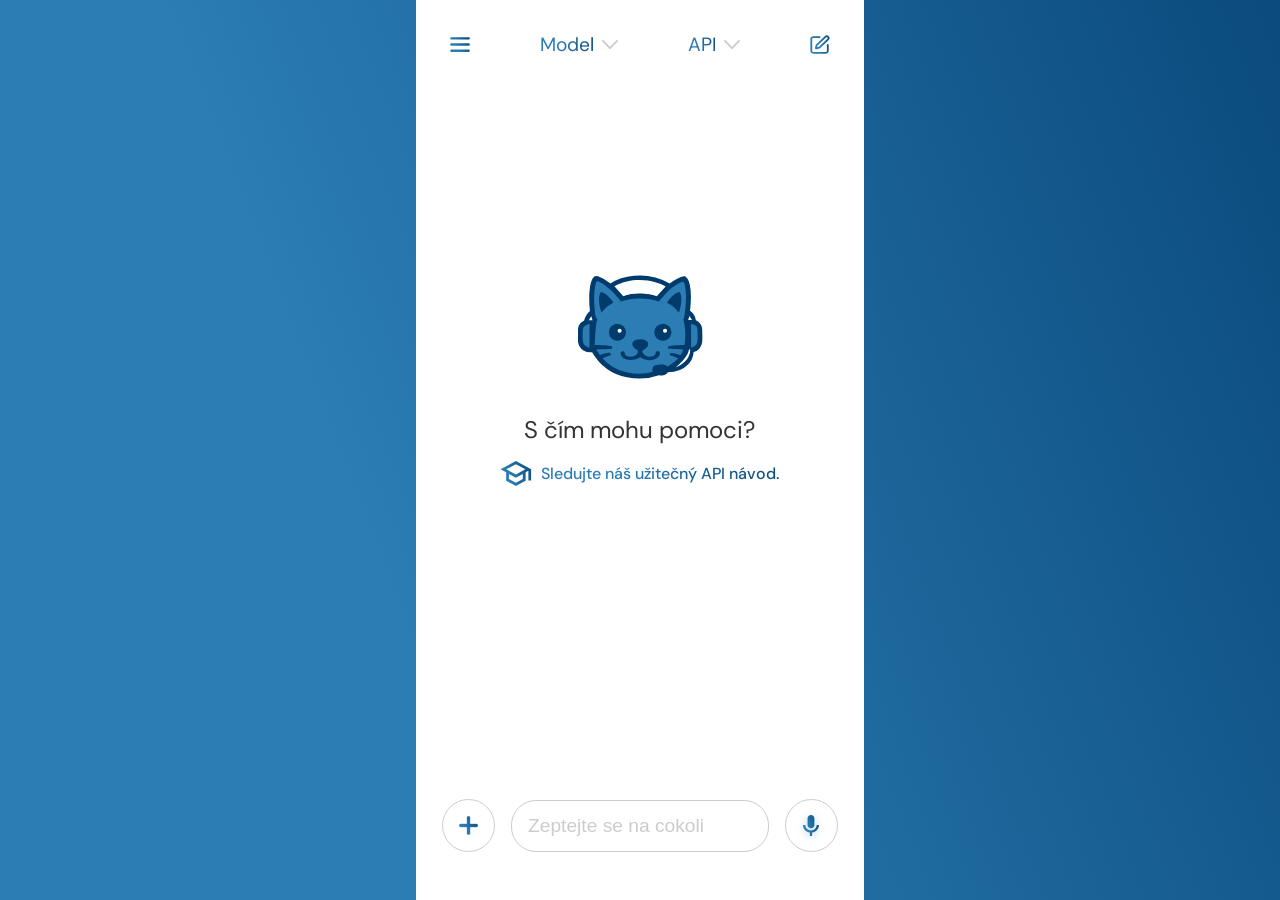
==== index.html @ 321a5707 "Minor changes" ====
<!DOCTYPE html>
<html lang="cs-CZ">
	<head>
		<meta charset="UTF-8">
		<title>HejChat - Tvůj roztomilý AI asistent &lt;3</title>
		<meta name="viewport" content="width=device-width, initial-scale=1.0">
		<meta name="description" content="HejChat je hra poháněná AI, která revolucionalizuje hraní díky špičkové umělé inteligenci.">
		<meta name="keywords" content="AI asistent, HejChat, chatbot, Hejčín, umělá inteligence, OpenRouter API, školní pomoc, jazykové modely, vzdělávací nástroj, studijní asistent, domácí úkoly, Llama 3.3, Gemini 2.5 Pro, Mistral, DeepSeek, české AI, streamované odpovědi, konverzační AI, školní projekty, studentský pomocník">
		<meta name="author" content="Albert Petrovskyi">
		<meta name="copyright" content="Copyright © 2025 Albert Petrovskyi. All rights reserved.">
		<meta name="address" content="Tomkova 45/314, 779 00 Olomouc 9, Czech Republic">
		<meta name="language" content="Czech">
		<meta name="robots" content="index, follow">
		<meta name="apple-mobile-web-app-title" content="HejChat">
		<meta name="apple-mobile-web-app-capable" content="yes">
		<meta name="apple-mobile-web-app-status-bar-style" content="black-translucent">
		<meta name="format-detection" content="telephone=no">
		<meta name="mobile-web-app-capable" content="yes">
		<link rel="icon" href="./assets/rasters/favicon.ico" type="image/x-icon">
		<link rel="icon" type="image/png" sizes="32x32" href="./assets/rasters/favicon-32x32.png">
		<link rel="icon" type="image/png" sizes="16x16" href="./assets/rasters/favicon-16x16.png">
		<link rel="apple-touch-icon" href="./assets/rasters/apple-touch-icon.png">
		<link rel="icon" type="image/png" sizes="192x192" href="./assets/rasters/android-chrome-192x192.png">
		<link rel="icon" type="image/png" sizes="512x512" href="./assets/rasters/android-chrome-512x512.png">
		<link rel="manifest" href="./site.webmanifest">
		<link rel="canonical" href="https://gytool.github.io/">
		<link rel="stylesheet" href="./css/index.css">
		<!-- <script src="https://telegram.org/js/telegram-web-app.js"></script> -->
	</head>
	<body>
		<div id="root">
			<div class="wrapper">
				<div class="header">
					<img loading="eager" src="./assets/vectors/burger.svg" alt="Settings" class="header-history"> 
					<div class="header-model">
						<span class="header-text">Model</span>
						<img loading="eager" src="./assets/vectors/arrow.svg" alt="Arrow" class="header-text-icon"> 
					</div>
					<div class="header-api">
						<span class="header-text">API</span>
						<img loading="eager" src="./assets/vectors/arrow.svg" alt="Arrow" class="header-text-icon"> 
					</div>
					<img loading="eager" src="./assets/vectors/new-chat.svg" alt="New Chat" class='header-new'> 
				</div>
				<div class="space" id="message-space"></div>
				<form class='panel' id="chat-form">
					<button type="button" class='panel-block' aria-label="Odeslat zprávu">
						<img loading="eager" src="./assets/vectors/plus.svg" alt="More" class='panel-more'> 
					</button>
					<input class='panel-input' id="chat-input" type='text' placeholder='Zeptejte se na cokoli' autocomplete="off"/>
					<button type="submit" class='panel-block' aria-label="Odeslat zprávu">
						<img loading="eager" src="./assets/vectors/voice.svg" alt="Voice" class='panel-send'> 
					</button>
				</form>
			</div>
		</div>

		<template id="responseIconsTemplate">
			<div class="space-response-icons">
				<img loading="eager" src="./assets/vectors/copy.svg" alt="Copy" class="space-copy"> 
				<img loading="eager" src="./assets/vectors/like.svg" alt="Like" class="space-like"> 
				<img loading="eager" src="./assets/vectors/rerun.svg" alt="Rerun" class="space-rerun"> 
				<img loading="eager" src="./assets/vectors/share.svg" alt="Share" class="space-share"> 
			</div>
		</template>
		<template id="copyIconTemplate">
			<img loading="eager" src="./assets/vectors/copy.svg" alt="Copy" class="space-copy"> 
		</template>

		<template id="plusMenuTemplate">
			<div class="plus-menu">
				<div class="plus-menu-item">
					<img loading="eager" src="./assets/vectors/photo.svg" alt="Fotografie" class="plus-menu-icon">
					<span>Fotografie</span>
				</div>
				<div class="plus-menu-item">
					<img loading="eager" src="./assets/vectors/camera.svg" alt="Kamera" class="plus-menu-icon">
					<span>Kamera</span>
				</div>
				<div class="plus-menu-item">
					<img loading="eager" src="./assets/vectors/file.svg" alt="Soubory" class="plus-menu-icon">
					<span>Soubory</span>
				</div>
			</div>
		</template>
		
		<!-- Add speech recognition modal template -->
		<template id="speechModalTemplate">
			<div class="speech-overlay">
				<div class="speech-modal">
					<div class="speech-header">
						<h3>Poslouchám...</h3>
						<button class="speech-close">✕</button>
					</div>
					<div class="speech-content">
						<div class="speech-visualizer">
							<div class="speech-circle">
								<div class="speech-microphone">🎤</div>
							</div>
						</div>
						<div class="speech-text">
							<p id="speech-interim">Začněte mluvit...</p>
							<p id="speech-final"></p>
						</div>
						<div class="speech-controls">
							<button class="speech-stop">Zastavit</button>
						</div>
					</div>
				</div>
			</div>
		</template>
		
		<script type="module" src="./js/index.js"></script>
	</body>
</html>

<!--

git add .
git commit -m "Minor changes"
git push origin main

git pull origin main

-->
---- css/index.css ----
@import 'base.css';
@import 'layout.css';
@import 'chat.css';
@import 'modals.css';
@import 'code.css';
@import 'animations.css';
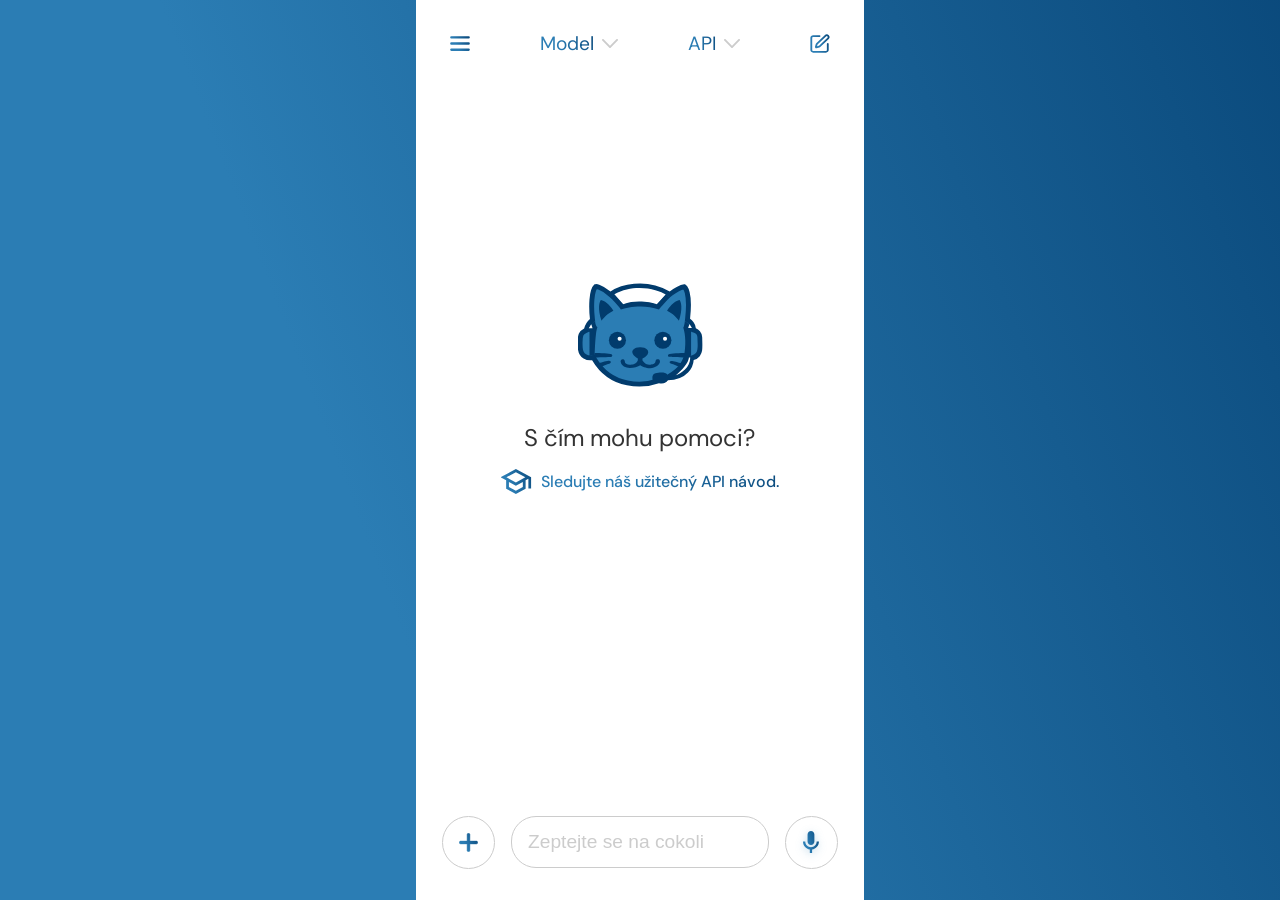
==== commit 04367305: "Minor changes" ====
--- a/index.html
+++ b/index.html
@@ -83,8 +83,7 @@
 				</div>
 			</div>
 		</template>
-		
-		<!-- Add speech recognition modal template -->
+
 		<template id="speechModalTemplate">
 			<div class="speech-overlay">
 				<div class="speech-modal">
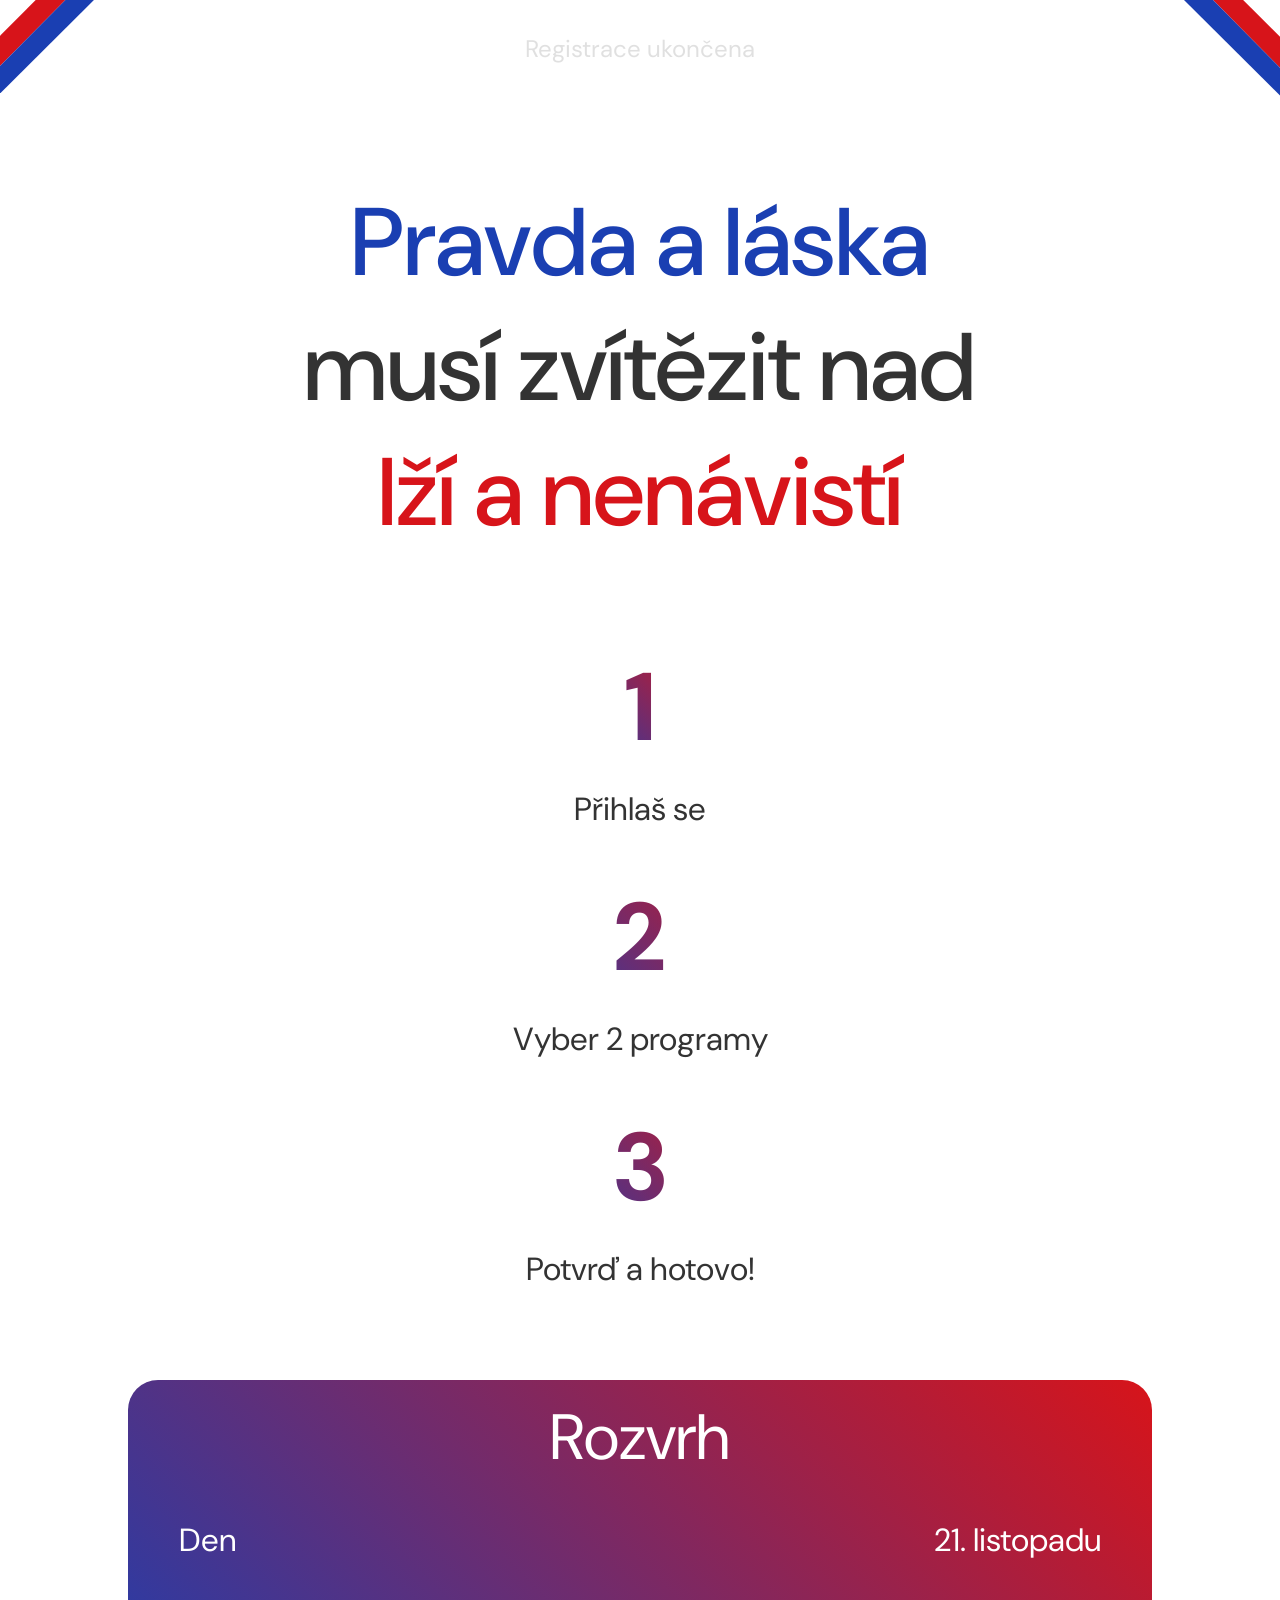
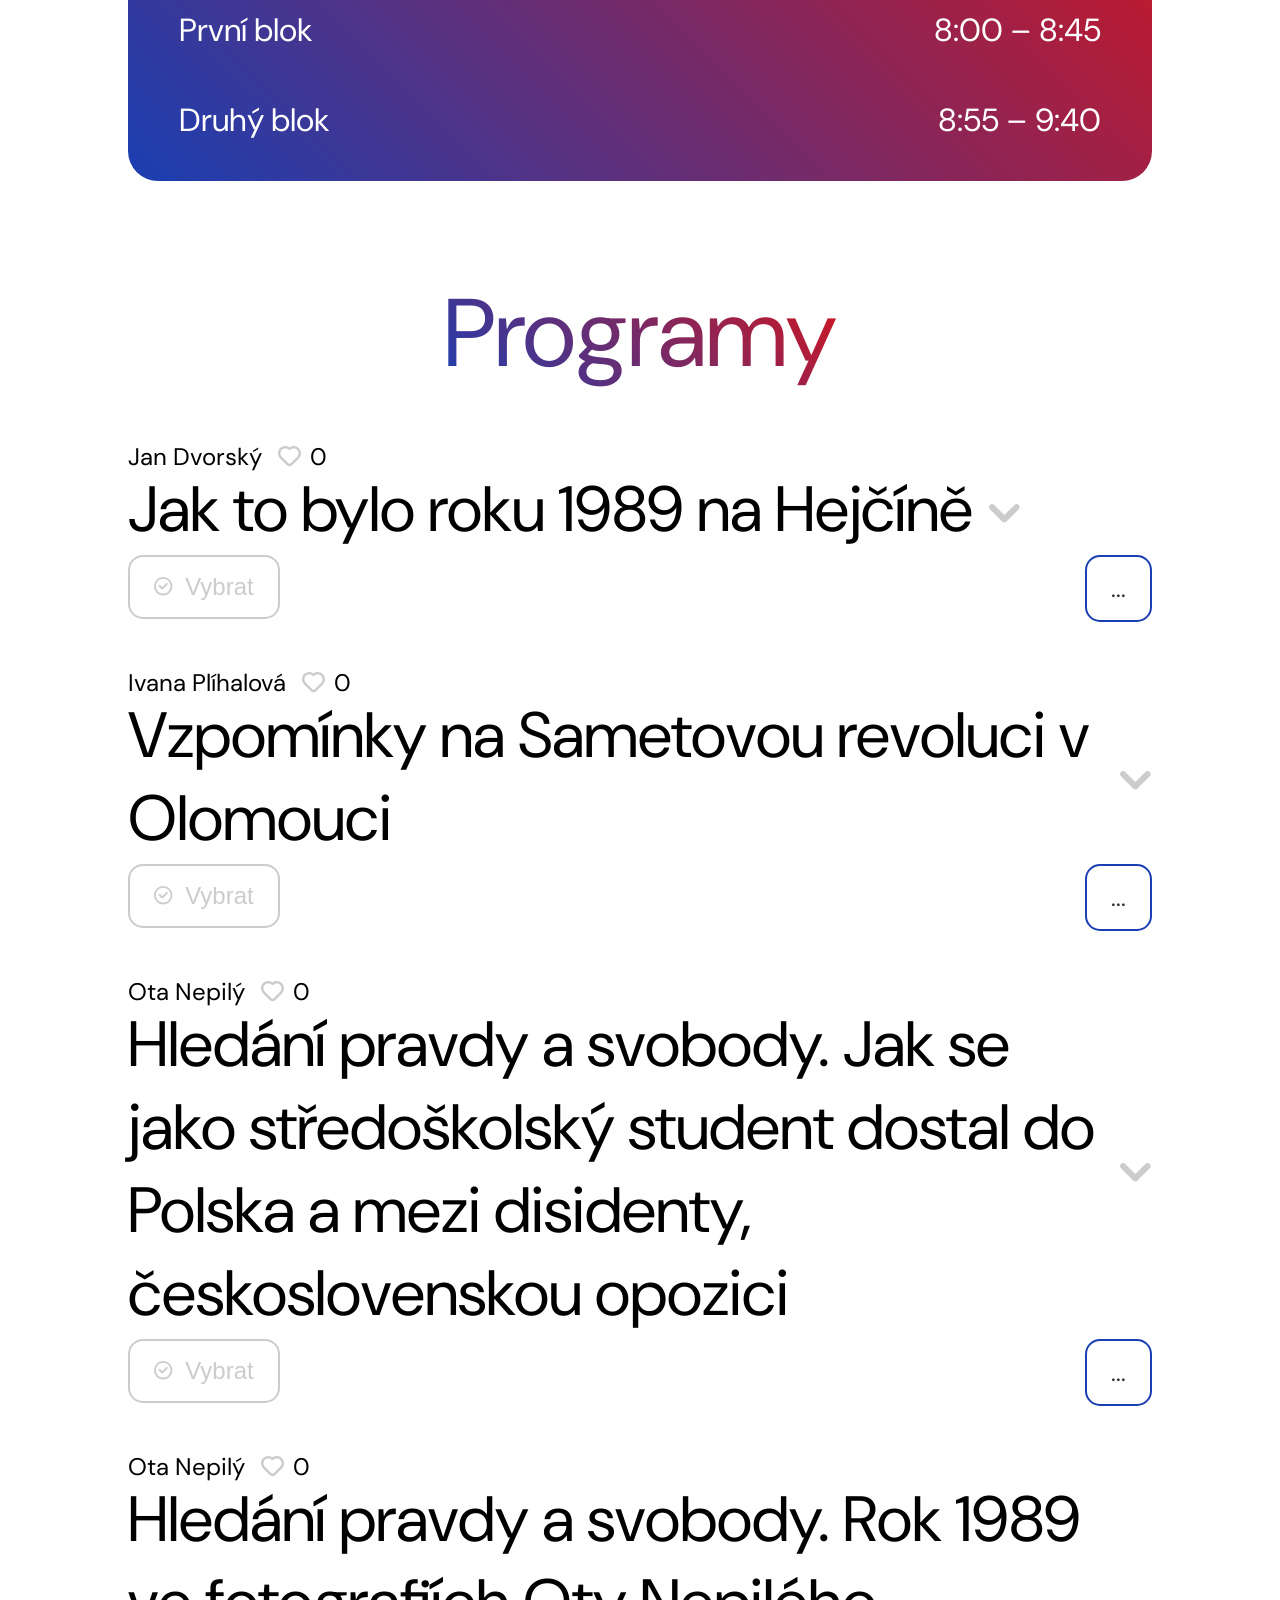
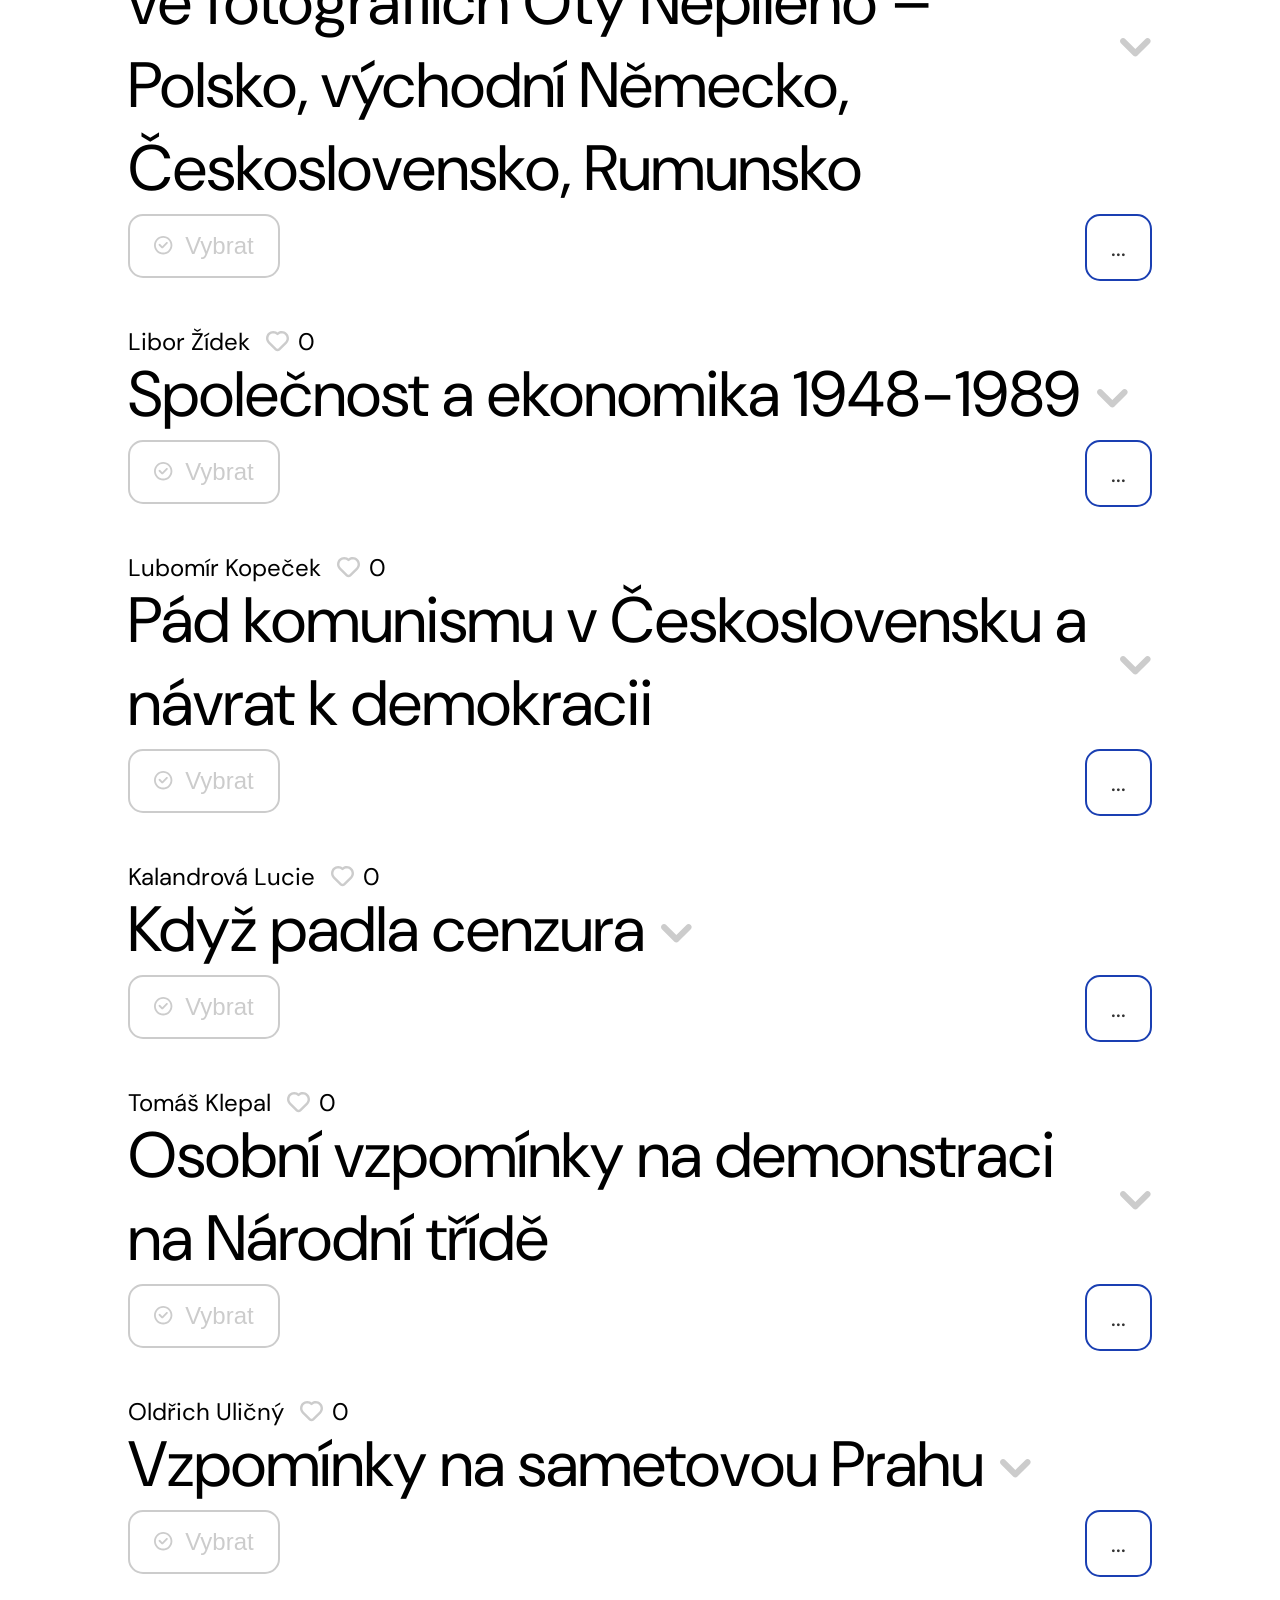
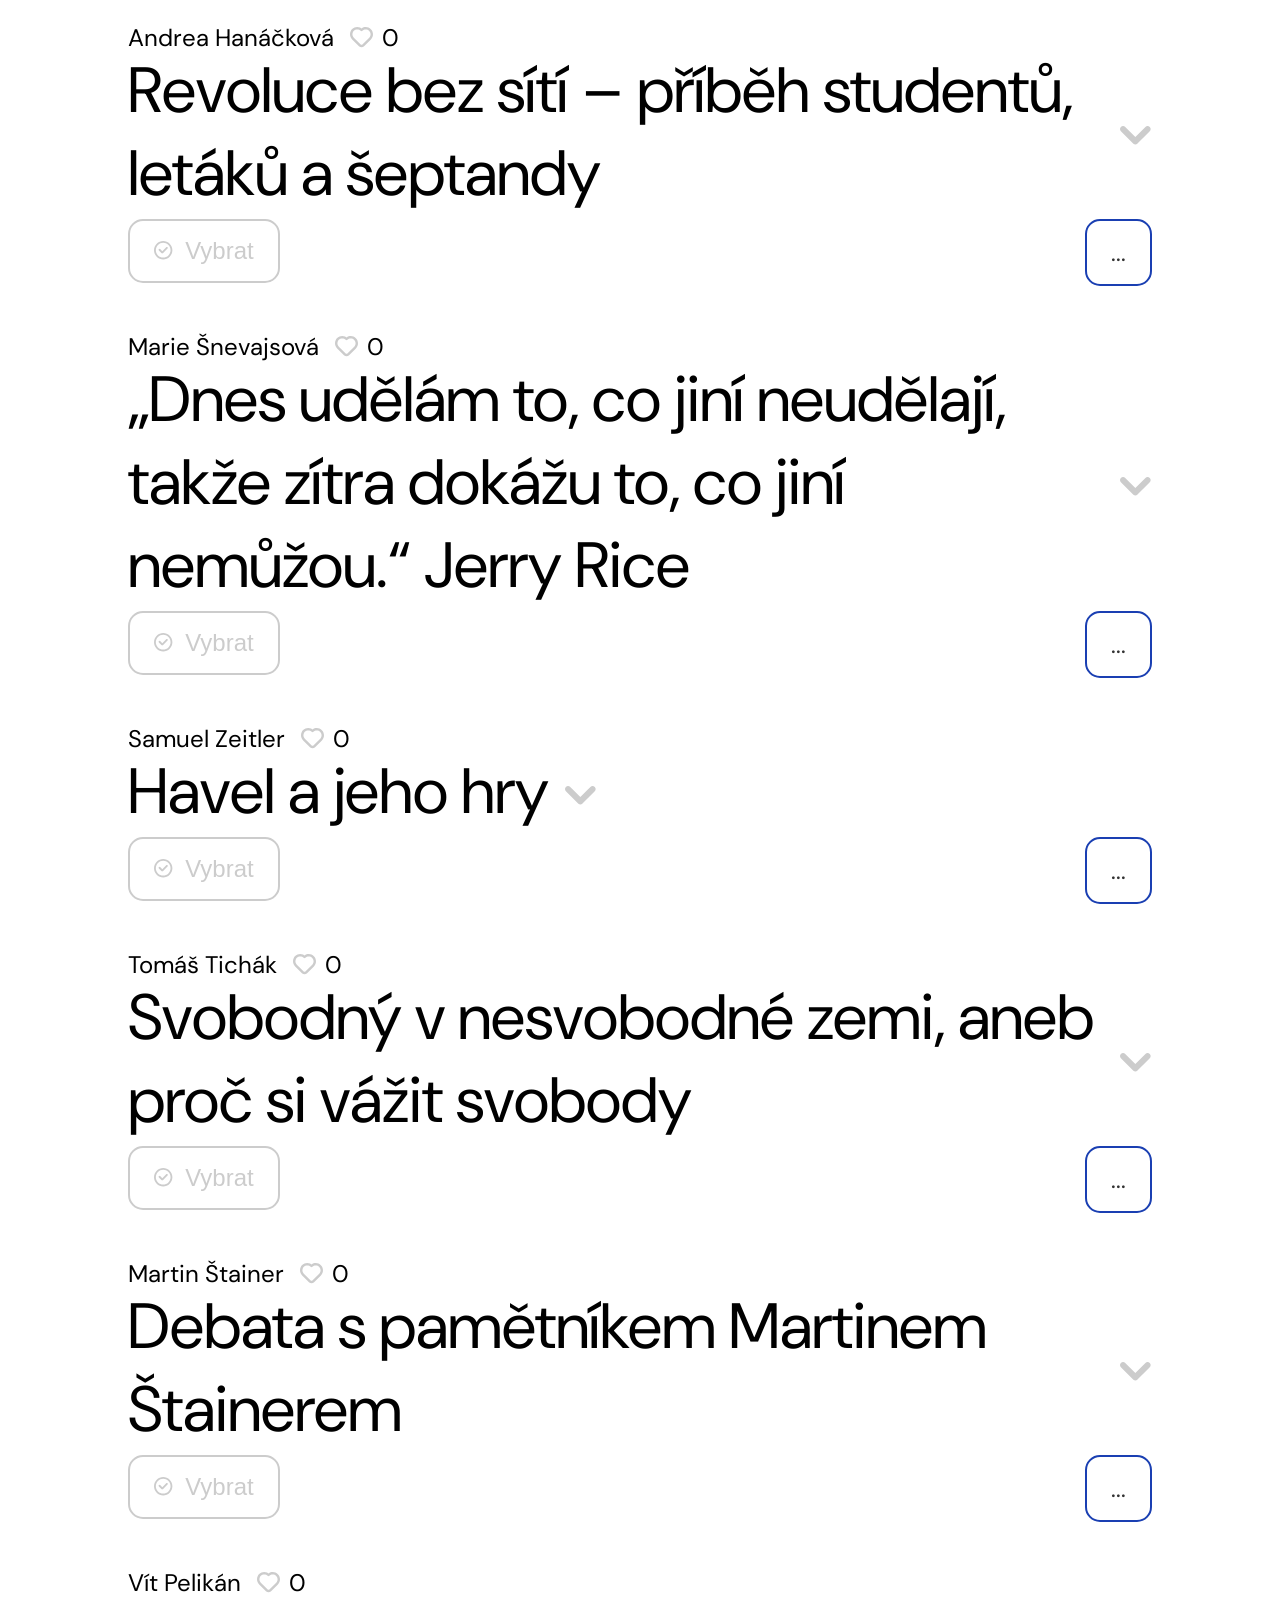
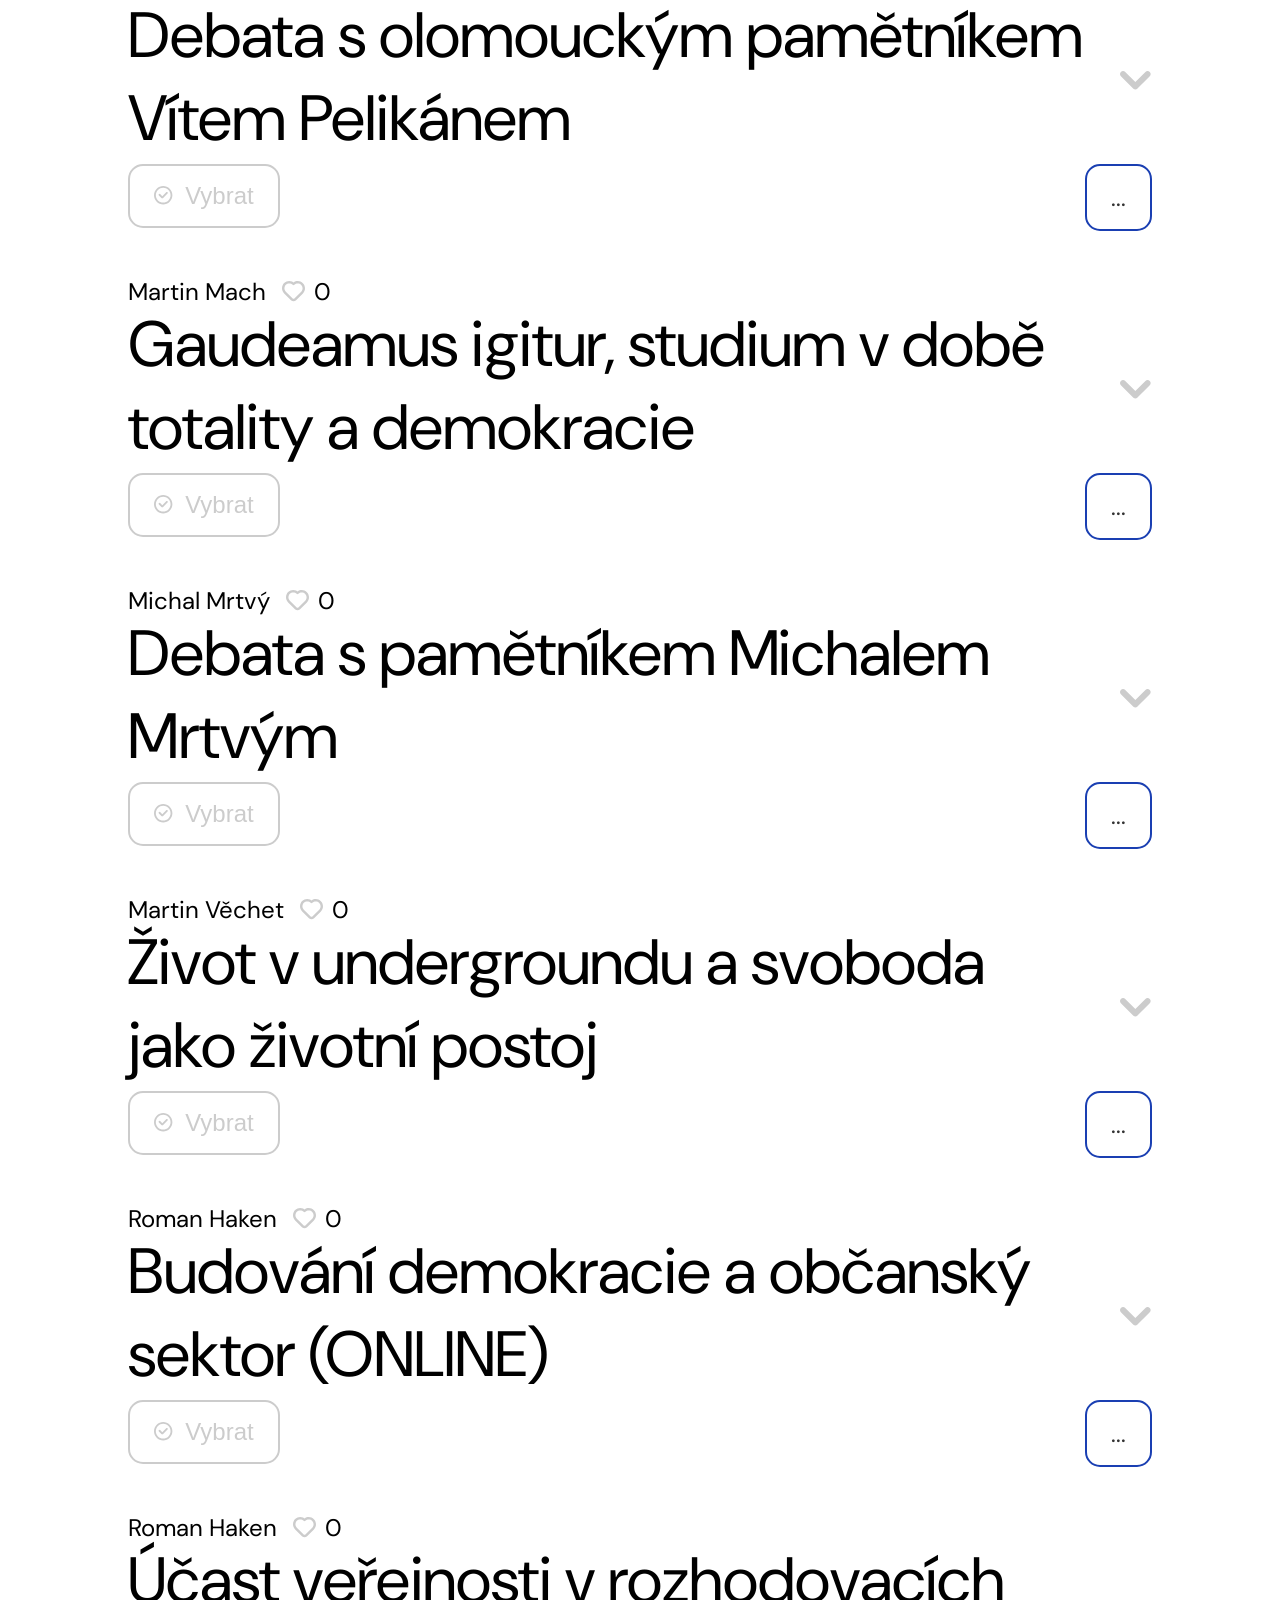
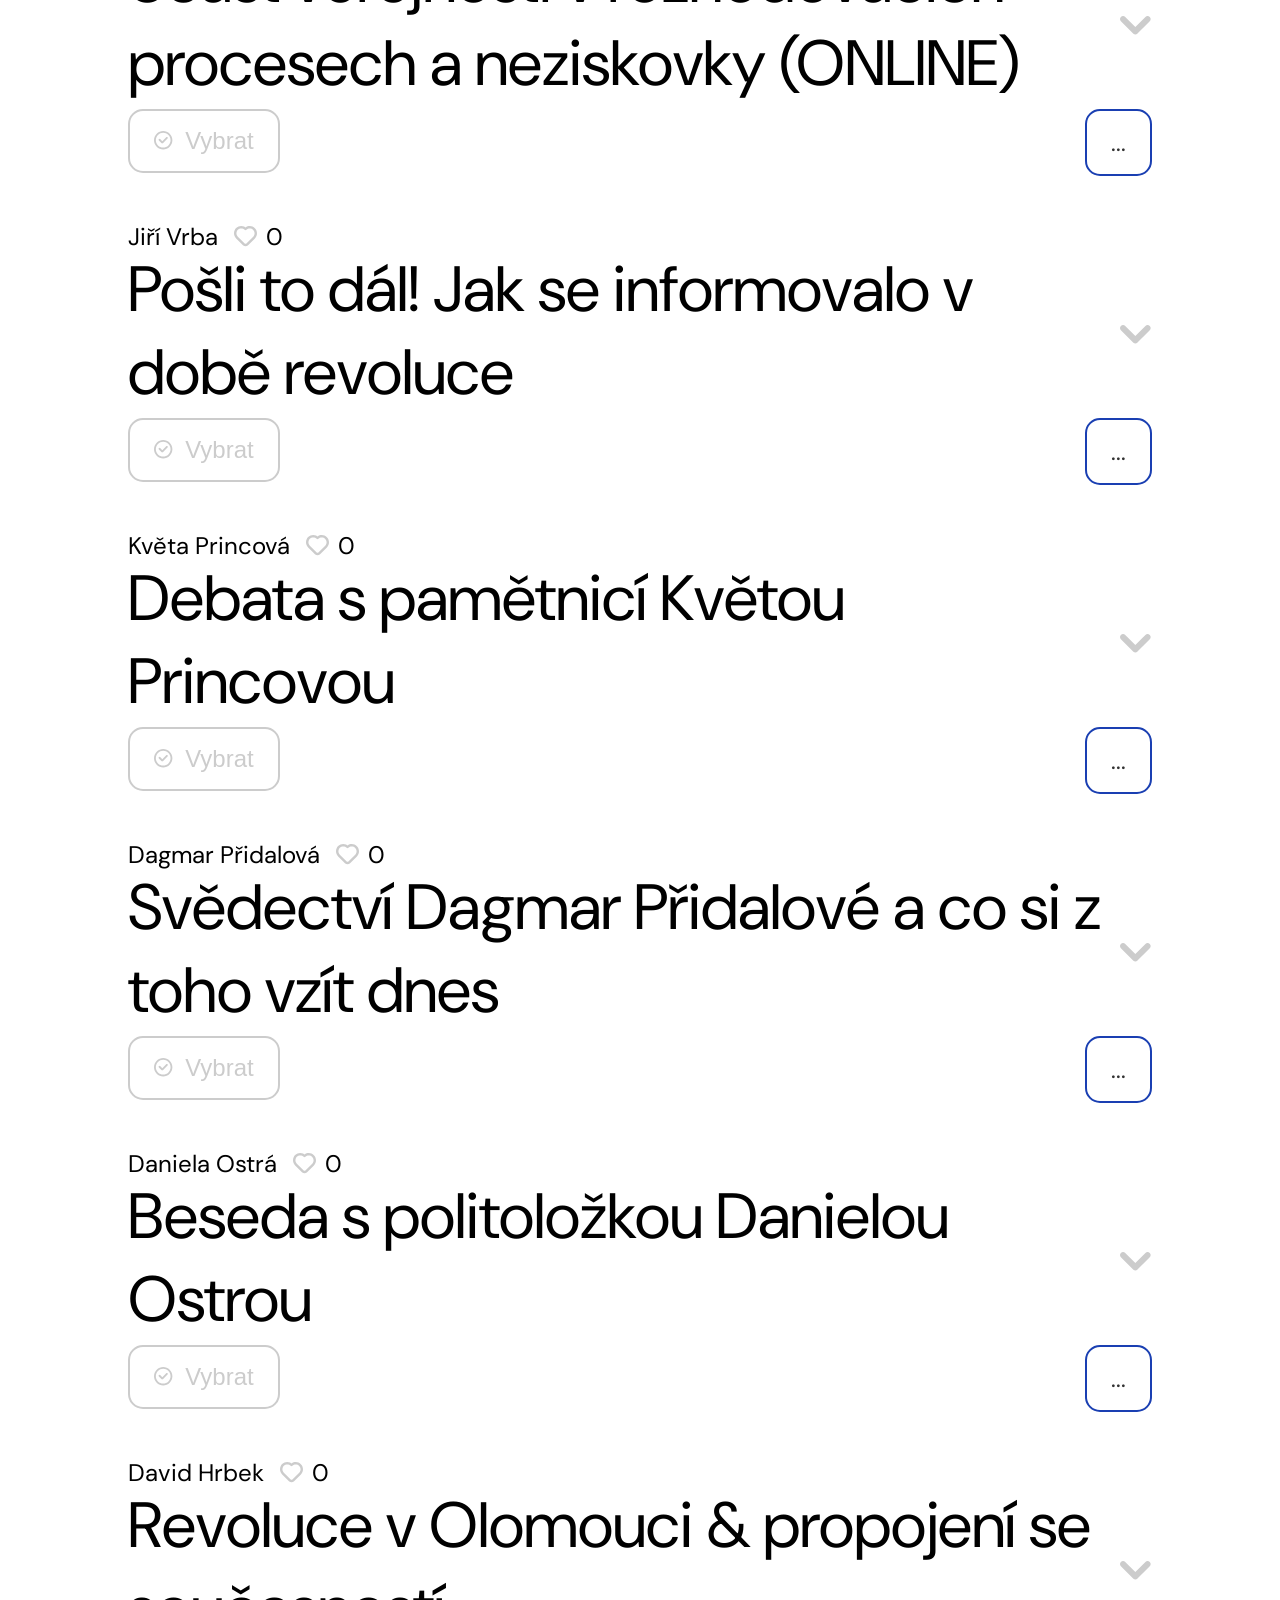
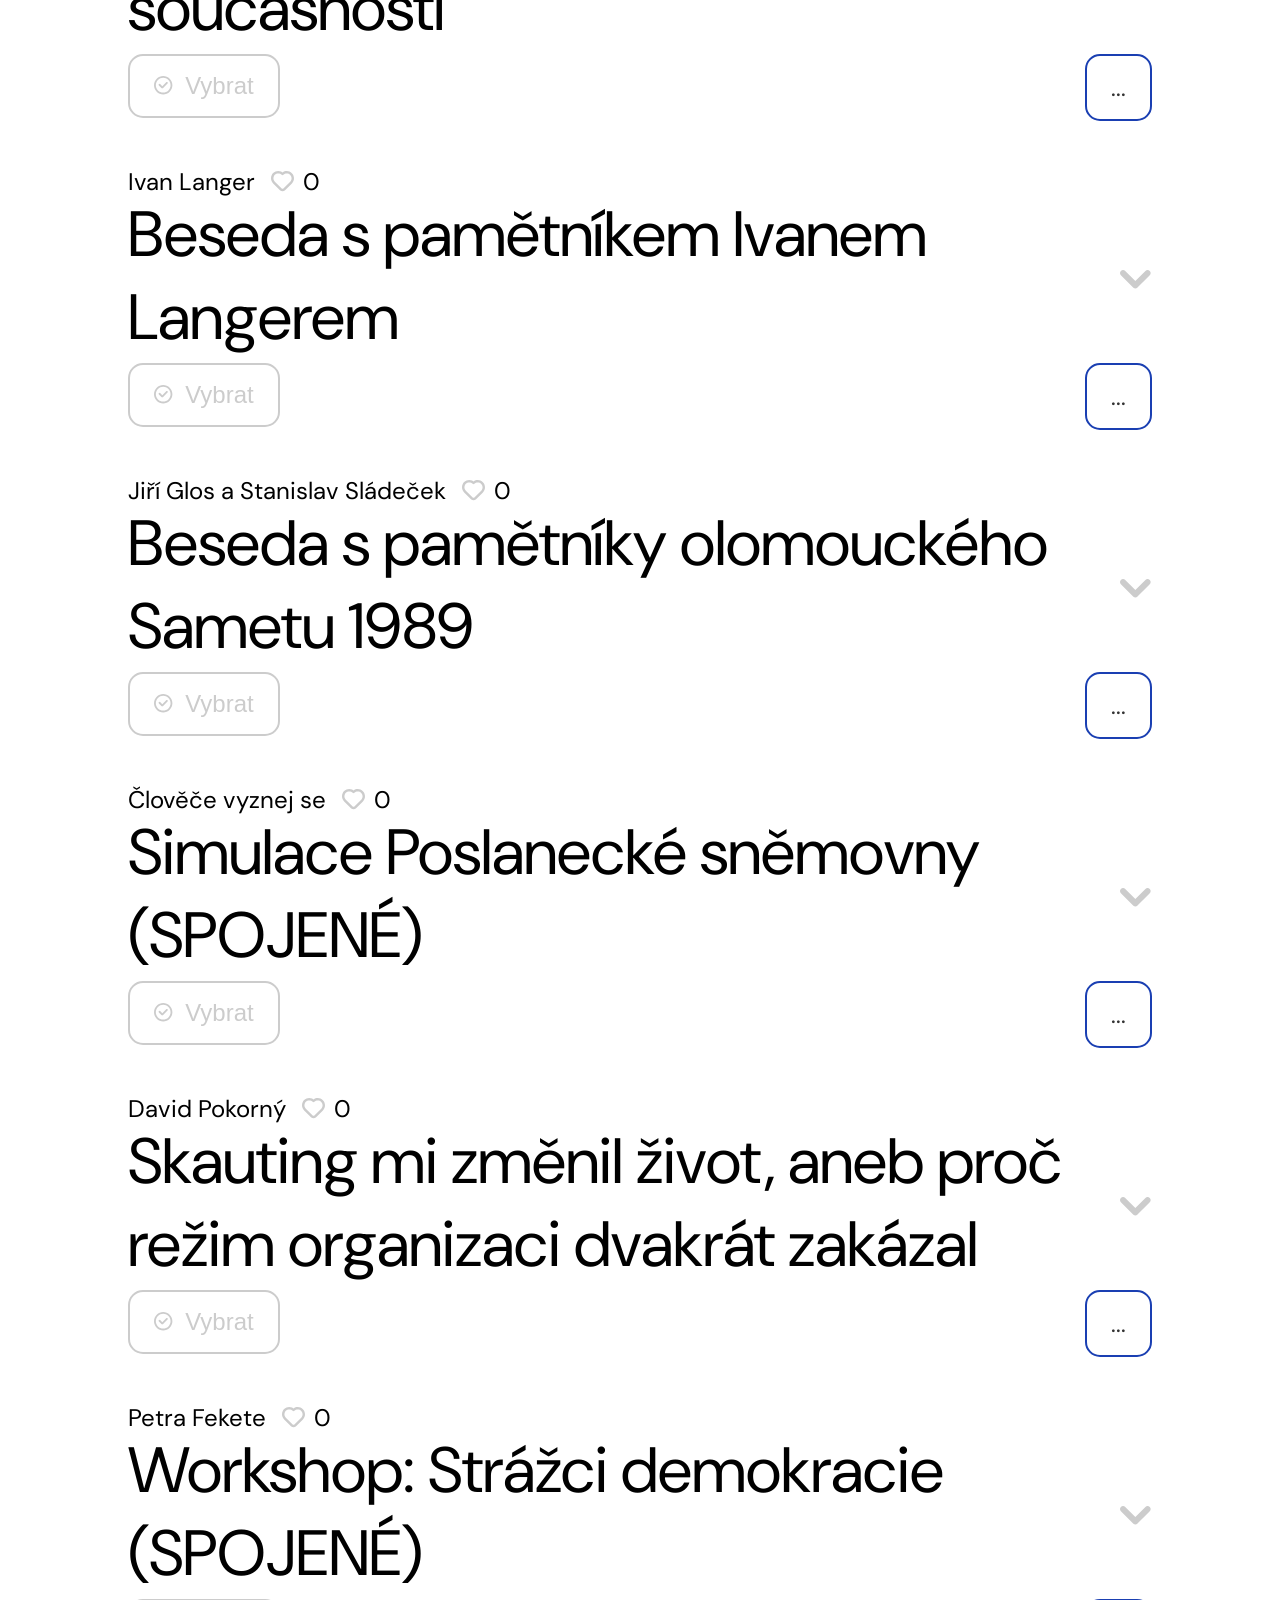
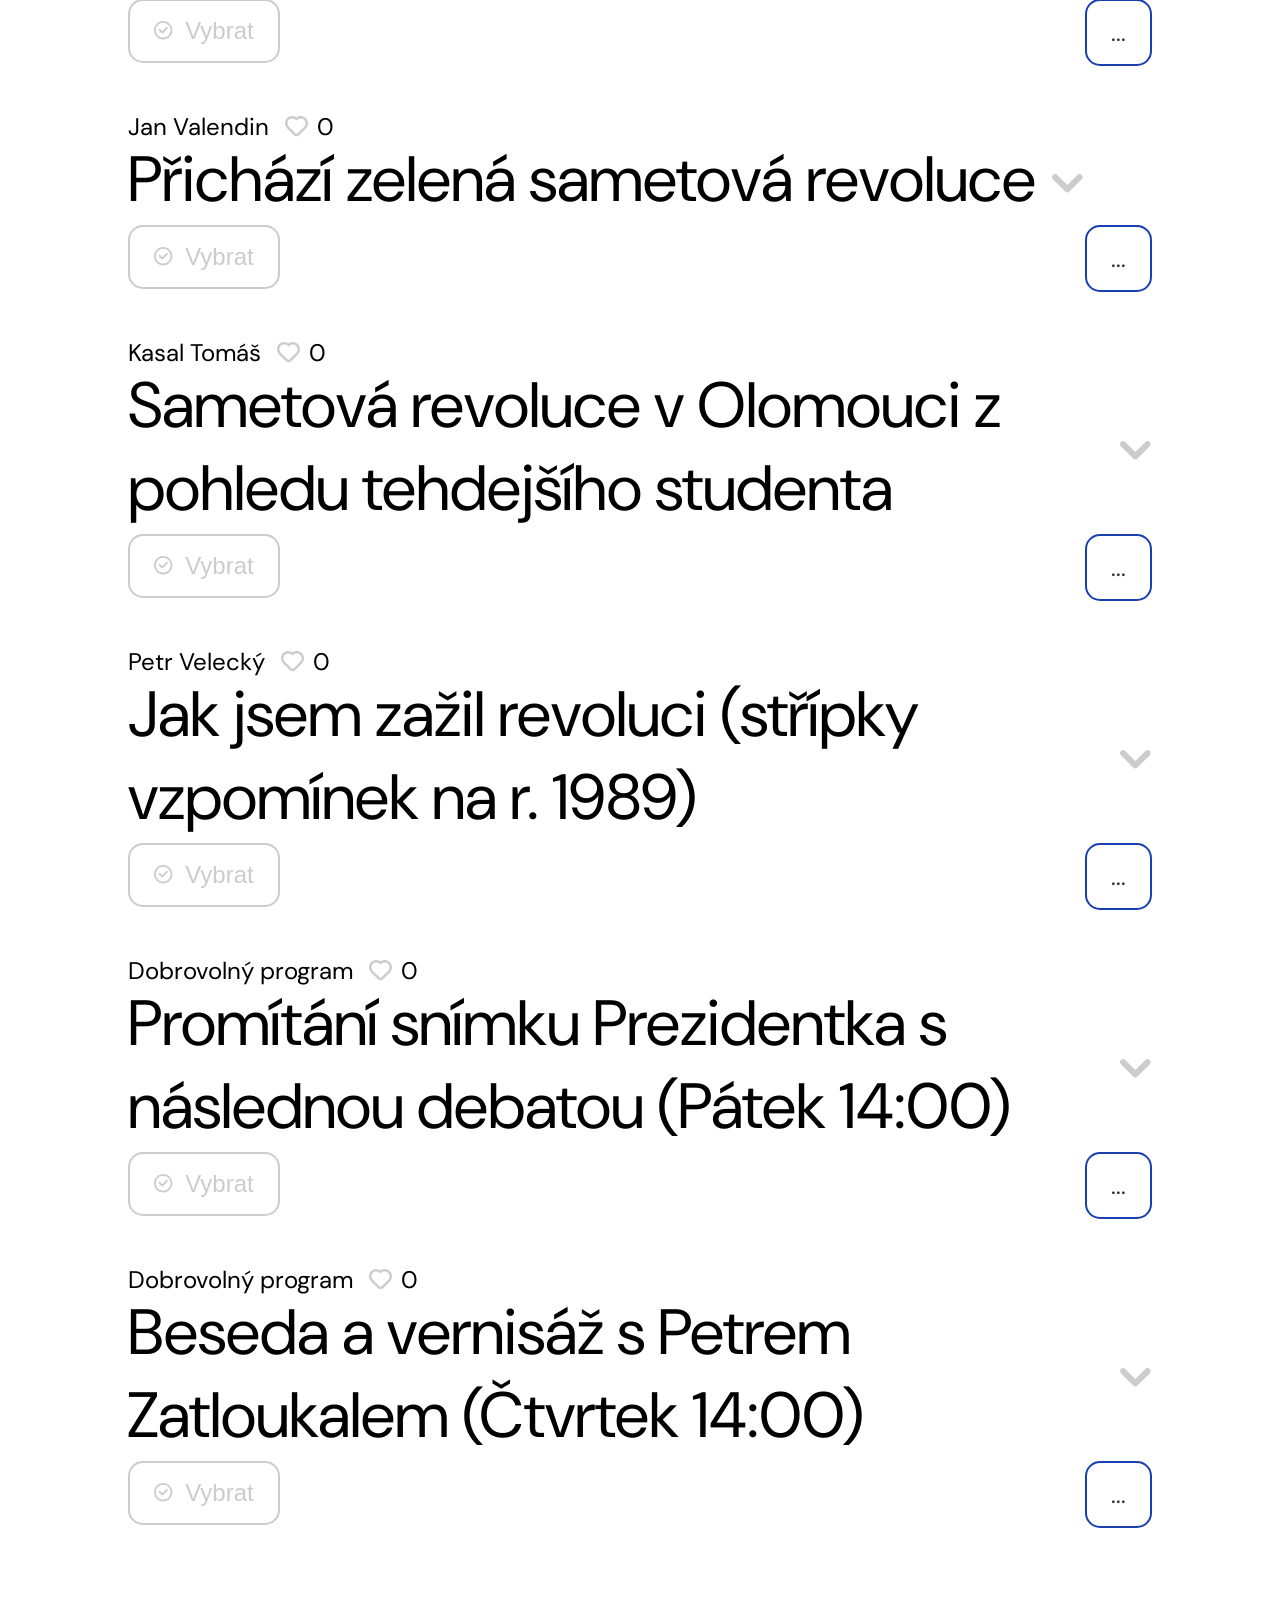
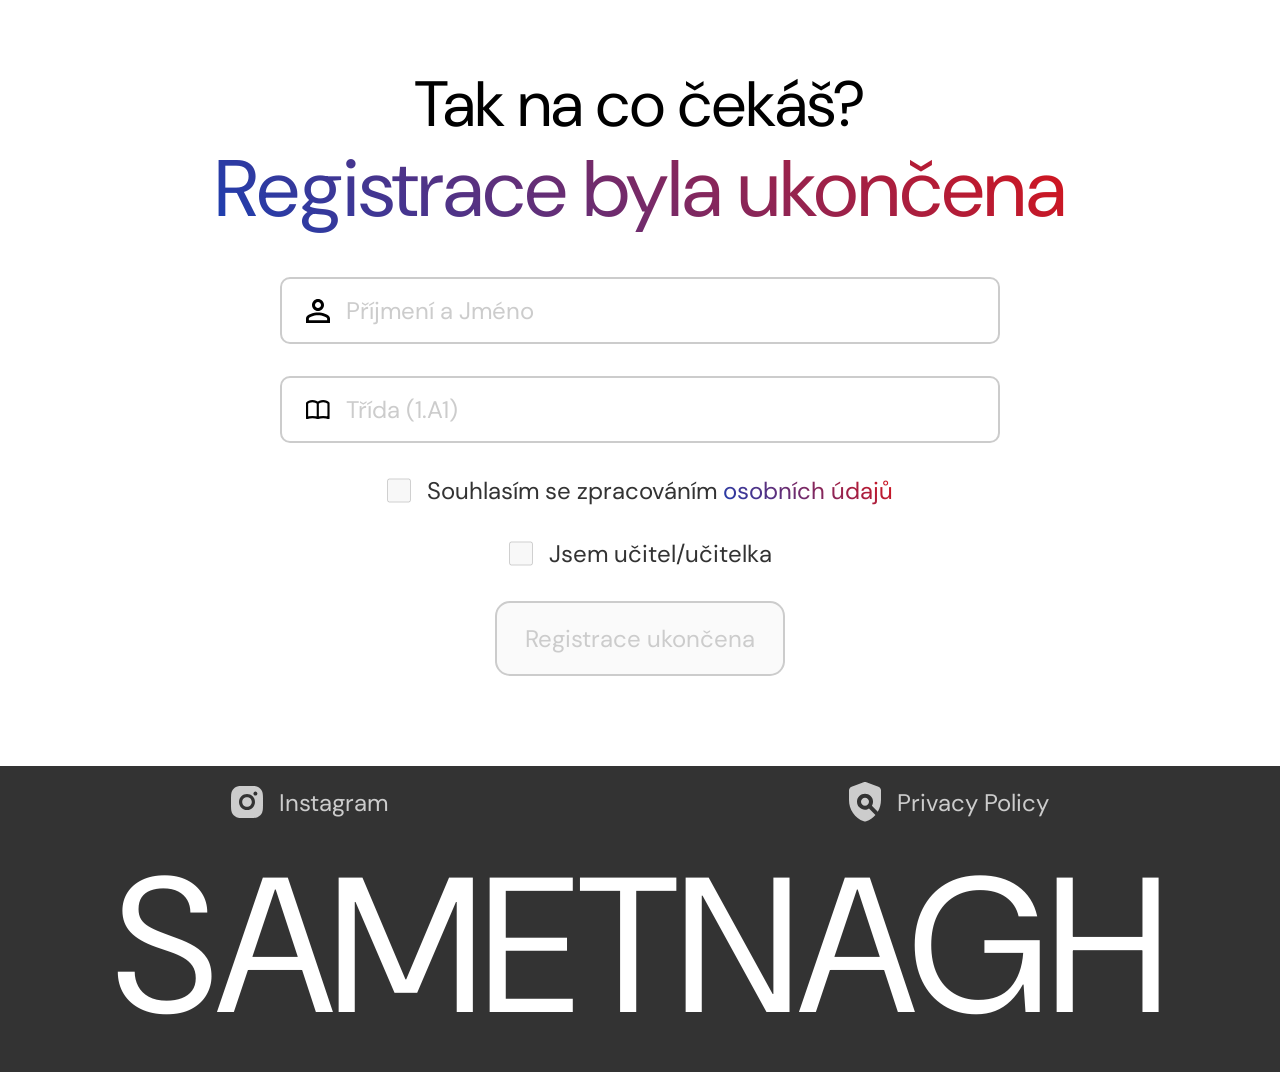
==== commit a3da3db3: "SAMETNAGH" ====
--- a/index.html
+++ b/index.html
@@ -1,124 +1,1027 @@
-<!DOCTYPE html>
-<html lang="cs-CZ">
-	<head>
-		<meta charset="UTF-8">
-		<title>HejChat - Tvůj roztomilý AI asistent &lt;3</title>
-		<meta name="viewport" content="width=device-width, initial-scale=1.0">
-		<meta name="description" content="HejChat je hra poháněná AI, která revolucionalizuje hraní díky špičkové umělé inteligenci.">
-		<meta name="keywords" content="AI asistent, HejChat, chatbot, Hejčín, umělá inteligence, OpenRouter API, školní pomoc, jazykové modely, vzdělávací nástroj, studijní asistent, domácí úkoly, Llama 3.3, Gemini 2.5 Pro, Mistral, DeepSeek, české AI, streamované odpovědi, konverzační AI, školní projekty, studentský pomocník">
-		<meta name="author" content="Albert Petrovskyi">
-		<meta name="copyright" content="Copyright © 2025 Albert Petrovskyi. All rights reserved.">
-		<meta name="address" content="Tomkova 45/314, 779 00 Olomouc 9, Czech Republic">
-		<meta name="language" content="Czech">
-		<meta name="robots" content="index, follow">
-		<meta name="apple-mobile-web-app-title" content="HejChat">
-		<meta name="apple-mobile-web-app-capable" content="yes">
-		<meta name="apple-mobile-web-app-status-bar-style" content="black-translucent">
-		<meta name="format-detection" content="telephone=no">
-		<meta name="mobile-web-app-capable" content="yes">
-		<link rel="icon" href="./assets/rasters/favicon.ico" type="image/x-icon">
-		<link rel="icon" type="image/png" sizes="32x32" href="./assets/rasters/favicon-32x32.png">
-		<link rel="icon" type="image/png" sizes="16x16" href="./assets/rasters/favicon-16x16.png">
-		<link rel="apple-touch-icon" href="./assets/rasters/apple-touch-icon.png">
-		<link rel="icon" type="image/png" sizes="192x192" href="./assets/rasters/android-chrome-192x192.png">
-		<link rel="icon" type="image/png" sizes="512x512" href="./assets/rasters/android-chrome-512x512.png">
-		<link rel="manifest" href="./site.webmanifest">
-		<link rel="canonical" href="https://gytool.github.io/">
-		<link rel="stylesheet" href="./css/index.css">
-		<!-- <script src="https://telegram.org/js/telegram-web-app.js"></script> -->
-	</head>
-	<body>
-		<div id="root">
-			<div class="wrapper">
-				<div class="header">
-					<img loading="eager" src="./assets/vectors/burger.svg" alt="Settings" class="header-history"> 
-					<div class="header-model">
-						<span class="header-text">Model</span>
-						<img loading="eager" src="./assets/vectors/arrow.svg" alt="Arrow" class="header-text-icon"> 
-					</div>
-					<div class="header-api">
-						<span class="header-text">API</span>
-						<img loading="eager" src="./assets/vectors/arrow.svg" alt="Arrow" class="header-text-icon"> 
-					</div>
-					<img loading="eager" src="./assets/vectors/new-chat.svg" alt="New Chat" class='header-new'> 
-				</div>
-				<div class="space" id="message-space"></div>
-				<form class='panel' id="chat-form">
-					<button type="button" class='panel-block' aria-label="Odeslat zprávu">
-						<img loading="eager" src="./assets/vectors/plus.svg" alt="More" class='panel-more'> 
-					</button>
-					<input class='panel-input' id="chat-input" type='text' placeholder='Zeptejte se na cokoli' autocomplete="off"/>
-					<button type="submit" class='panel-block' aria-label="Odeslat zprávu">
-						<img loading="eager" src="./assets/vectors/voice.svg" alt="Voice" class='panel-send'> 
-					</button>
-				</form>
-			</div>
-		</div>
-
-		<template id="responseIconsTemplate">
-			<div class="space-response-icons">
-				<img loading="eager" src="./assets/vectors/copy.svg" alt="Copy" class="space-copy"> 
-				<img loading="eager" src="./assets/vectors/like.svg" alt="Like" class="space-like"> 
-				<img loading="eager" src="./assets/vectors/rerun.svg" alt="Rerun" class="space-rerun"> 
-				<img loading="eager" src="./assets/vectors/share.svg" alt="Share" class="space-share"> 
-			</div>
-		</template>
-		<template id="copyIconTemplate">
-			<img loading="eager" src="./assets/vectors/copy.svg" alt="Copy" class="space-copy"> 
-		</template>
-
-		<template id="plusMenuTemplate">
-			<div class="plus-menu">
-				<div class="plus-menu-item">
-					<img loading="eager" src="./assets/vectors/photo.svg" alt="Fotografie" class="plus-menu-icon">
-					<span>Fotografie</span>
-				</div>
-				<div class="plus-menu-item">
-					<img loading="eager" src="./assets/vectors/camera.svg" alt="Kamera" class="plus-menu-icon">
-					<span>Kamera</span>
-				</div>
-				<div class="plus-menu-item">
-					<img loading="eager" src="./assets/vectors/file.svg" alt="Soubory" class="plus-menu-icon">
-					<span>Soubory</span>
-				</div>
-			</div>
-		</template>
-
-		<template id="speechModalTemplate">
-			<div class="speech-overlay">
-				<div class="speech-modal">
-					<div class="speech-header">
-						<h3>Poslouchám...</h3>
-						<button class="speech-close">✕</button>
-					</div>
-					<div class="speech-content">
-						<div class="speech-visualizer">
-							<div class="speech-circle">
-								<div class="speech-microphone">🎤</div>
-							</div>
-						</div>
-						<div class="speech-text">
-							<p id="speech-interim">Začněte mluvit...</p>
-							<p id="speech-final"></p>
-						</div>
-						<div class="speech-controls">
-							<button class="speech-stop">Zastavit</button>
-						</div>
-					</div>
-				</div>
-			</div>
-		</template>
-		
-		<script type="module" src="./js/index.js"></script>
-	</body>
-</html>
-
-<!--
-
-git add .
-git commit -m "Minor changes"
-git push origin main
-
-git pull origin main
-
--->+<!DOCTYPE html>
+<html lang="cs">
+	<head>
+		<meta charset="UTF-8">
+		<meta name="viewport" content="width=device-width, initial-scale=1.0">
+		<title>Samet na Hejčině</title>
+		<meta name="description" content="Samet na Hejčíně je vzdělávací iniciativa, která seznamuje studenty s nezávislostí a svobodou v České republice">
+		<meta name="keywords" content="samet, hejčín, škola, vzdělávání, gymnázium, nezávislost, svoboda, Česko, trikolorap, program, studenti, historie, svoboda">
+		<meta name="author" content="Albert Petrovskyi">
+		<meta name="copyright" content="Copyright © 2025 Albert Petrovskyi. All rights reserved.">
+		<meta name="address" content="Gymnázium, Olomouc - Hejčín, Czech Republic">
+		<meta name="robots" content="index, follow">
+		<link rel="icon" href="./img/favicon.ico" type="image/x-icon">
+		<link rel="stylesheet" href="index.css">
+	</head>
+	<body>
+		<div class="wrapper">
+			<section class="header">
+				<svg class="header__flag flag-left" xmlns="http://www.w3.org/2000/svg" viewBox="0 0 68 67" fill="none">
+					<path d="M26 0L0 26V47.5L47 0H26Z" fill="#D7141A"/>
+					<path d="M47 0L0 47.5V67L67.2698 0H47Z" fill="#1A3FB2"/>
+				</svg>
+				<a class="header__reg" href="#reg">Přihlášení brzy začne…</a>
+				<svg class="header__flag flag-right" xmlns="http://www.w3.org/2000/svg" viewBox="0 0 67 67" fill="none">
+					<path d="M41.2698 0L67.2698 26V47.5L20.2698 0H41.2698Z" fill="#D7141A"/>
+					<path d="M20.2698 0L67.2698 47.5V67L0 0H20.2698Z" fill="#1A3FB2"/>
+				</svg>
+			</section>
+			<section class="hero">
+				<span class="hero__quote">
+					<span class="quote-blue">Pravda a láska</span>
+					musí zvítězit nad
+					<span class="quote-red">lží a nenávistí</span>
+				</span>
+			</section>
+			<section class="steps">
+				<div class="steps__container">
+					<span class="steps__container-title">1</span>
+					<span class="steps__container-text">Přihlaš se</span>
+				</div>
+				<div class="steps__container">
+					<span class="steps__container-title">2</span>
+					<span class="steps__container-text">Vyber 2 programy</span>
+				</div>
+				<div class="steps__container">
+					<span class="steps__container-title">3</span>
+					<span class="steps__container-text">Potvrď a hotovo!</span>
+				</div>
+			</section>
+			<section class="schedule">
+				<span class="schedule__title">Rozvrh</span>
+				<div class="schedule__plan">
+					<div class="plan__block">
+						<span>Den</span>
+						<span>21. listopadu</span>
+					</div>
+					<div class="plan__block">
+						<span>První blok</span>
+						<span>8:00 &#8211; 8:45</span>
+					</div>
+					<div class="plan__block">
+						<span>Druhý blok</span>
+						<span>8:55 &#8211; 9:40</span>
+					</div>
+				</div>
+			</section>
+			<section class="programs" id="programs">
+				<span class="programs__title">Programy</span>
+				<div class="programs__program">
+					<div class="programs__header">
+						<span>Jan Dvorský</span>
+						<svg xmlns="http://www.w3.org/2000/svg" viewBox="0 0 18 16" fill="none">
+							<path d="M5.44728 0C6.16311 0.00156823 6.87182 0.14469 7.53224 0.420898C7.93416 0.589005 8.31319 0.804987 8.66212 1.0625C9.58641 0.404168 10.7 0.0474973 11.8486 0.0546875C13.2784 0.0636676 14.6472 0.635201 15.6582 1.64648C16.6692 2.65777 17.2408 4.02697 17.25 5.45703C17.2592 6.88713 16.705 8.2639 15.707 9.28809L15.6992 9.2959L10.5742 14.4238C10.0646 14.9336 9.37321 15.2197 8.65236 15.2197C8.0216 15.2197 7.41331 15.0008 6.9297 14.6045L6.73048 14.4238L1.60548 9.29688V9.2959C1.09882 8.79251 0.69635 8.19422 0.420914 7.53516C0.14485 6.8745 0.00158247 6.16526 1.52588e-05 5.44922C-0.00149075 4.73333 0.138033 4.02403 0.411148 3.3623C0.684317 2.70047 1.08569 2.09914 1.59181 1.59277C2.09795 1.0864 2.69969 0.685462 3.36134 0.412109C4.02284 0.138866 4.7316 -0.00152696 5.44728 0ZM5.44337 1.8125C4.9664 1.81149 4.49365 1.90477 4.05275 2.08691C3.61193 2.26906 3.21135 2.5366 2.87404 2.87402C2.53671 3.21151 2.26906 3.61252 2.08693 4.05371C1.90484 4.49488 1.81152 4.96799 1.81252 5.44531C1.81356 5.92266 1.90881 6.39554 2.09279 6.83594C2.2539 7.22149 2.48055 7.57604 2.76173 7.88379L2.88478 8.0127L2.88771 8.01562L8.01271 13.1426C8.18249 13.3122 8.4126 13.4072 8.65236 13.4072C8.89212 13.4072 9.12222 13.3122 9.29201 13.1426L14.4131 8.01855C15.0757 7.33627 15.4436 6.42037 15.4375 5.46875C15.4314 4.51513 15.0499 3.60188 14.376 2.92773C13.7021 2.25379 12.7896 1.87316 11.8369 1.86719C10.8843 1.8613 9.96739 2.23093 9.28517 2.89648C8.92893 3.24385 8.35914 3.23905 8.0088 2.88574C7.67289 2.54672 7.27318 2.27688 6.83302 2.09277C6.39288 1.90869 5.9204 1.81355 5.44337 1.8125Z" fill="#CCCCCC"/>
+						</svg>
+						<span>0</span>
+					</div>
+					<div class="program__title">
+						<span>Jak to bylo roku 1989 na Hejčíně</span>
+						<svg xmlns="http://www.w3.org/2000/svg" viewBox="0 0 18 11" fill="none">
+							<path d="M7.53624 9.96306C8.21366 10.5156 9.21325 10.4761 9.84484 9.8449L16.7443 2.94451C17.4179 2.27086 17.4179 1.17872 16.7443 0.505056C16.0706 -0.168263 14.9783 -0.168493 14.3048 0.505056L8.62413 6.18572L2.94445 0.505056C2.27082 -0.168418 1.17862 -0.168418 0.504993 0.505056C-0.168256 1.1787 -0.168406 2.27096 0.504993 2.94451L7.40538 9.8449L7.53624 9.96306Z" fill="#CCCCCC"/>
+						</svg>
+					</div>
+					<span class="program__description">Zajímá vás, jak vypadal Hejčín před rokem 1989? Co se učilo a jak jsme se chystali na Spartakiádu 1990. Poznáte postavu současné politiky ve videorozhovoru o její klíčové roli ve stávce studentů Hejčína? Jak na tom byl učitelský sbor a jaké drama se odehrálo v ředitelně? Také se podíváme na to, jak se škola změnila po revoluci a co nového se učilo. Srdečně vás zve Jan Dvorský, ve školním roce 1989-1990 student 3.A.</span>
+					<form class="program__buttons">
+						<button class="program__button" type="button">
+							<svg xmlns="http://www.w3.org/2000/svg" viewBox="0 0 18 18" fill="none">
+								<path d="M12.6856 7.0794C12.7658 6.99921 12.8295 6.90401 12.8729 6.79923C12.9163 6.69446 12.9386 6.58216 12.9386 6.46875C12.9386 6.35534 12.9163 6.24304 12.8729 6.13827C12.8295 6.03349 12.7658 5.93829 12.6856 5.8581C12.6055 5.77791 12.5103 5.7143 12.4055 5.6709C12.3007 5.6275 12.1884 5.60516 12.075 5.60516C11.9616 5.60516 11.8493 5.6275 11.7445 5.6709C11.6397 5.7143 11.5445 5.77791 11.4643 5.8581L7.7625 9.56168L5.78565 7.5831C5.70546 7.50291 5.61026 7.4393 5.50548 7.3959C5.40071 7.3525 5.28841 7.33016 5.175 7.33016C5.06159 7.33016 4.94929 7.3525 4.84452 7.3959C4.73974 7.4393 4.64454 7.50291 4.56435 7.5831C4.48416 7.66329 4.42055 7.75849 4.37715 7.86327C4.33375 7.96804 4.31141 8.08034 4.31141 8.19375C4.31141 8.30716 4.33375 8.41946 4.37715 8.52423C4.42055 8.62901 4.48416 8.72421 4.56435 8.8044L7.15185 11.3919C7.23197 11.4722 7.32715 11.5359 7.43193 11.5794C7.53672 11.6229 7.64905 11.6453 7.7625 11.6453C7.87595 11.6453 7.98828 11.6229 8.09307 11.5794C8.19785 11.5359 8.29303 11.4722 8.37315 11.3919L12.6856 7.0794ZM8.625 0C6.33751 0 4.14371 0.908703 2.5262 2.5262C0.908703 4.14371 0 6.33751 0 8.625C0 10.9125 0.908703 13.1063 2.5262 14.7238C4.14371 16.3413 6.33751 17.25 8.625 17.25C10.9125 17.25 13.1063 16.3413 14.7238 14.7238C16.3413 13.1063 17.25 10.9125 17.25 8.625C17.25 6.33751 16.3413 4.14371 14.7238 2.5262C13.1063 0.908703 10.9125 0 8.625 0ZM1.725 8.625C1.725 6.79501 2.45196 5.03996 3.74596 3.74596C5.03996 2.45196 6.79501 1.725 8.625 1.725C10.455 1.725 12.21 2.45196 13.504 3.74596C14.798 5.03996 15.525 6.79501 15.525 8.625C15.525 10.455 14.798 12.21 13.504 13.504C12.21 14.798 10.455 15.525 8.625 15.525C6.79501 15.525 5.03996 14.798 3.74596 13.504C2.45196 12.21 1.725 10.455 1.725 8.625Z" fill="#CCCCCC"/>
+							</svg>
+							Vybrat
+						</button>
+						<div class="program__capacity">...</div>
+					</form>
+				</div>
+				
+				<div class="programs__program">
+					<div class="programs__header">
+						<span>Ivana Plíhalová</span>
+						<svg xmlns="http://www.w3.org/2000/svg" viewBox="0 0 18 16" fill="none">
+							<path d="M5.44728 0C6.16311 0.00156823 6.87182 0.14469 7.53224 0.420898C7.93416 0.589005 8.31319 0.804987 8.66212 1.0625C9.58641 0.404168 10.7 0.0474973 11.8486 0.0546875C13.2784 0.0636676 14.6472 0.635201 15.6582 1.64648C16.6692 2.65777 17.2408 4.02697 17.25 5.45703C17.2592 6.88713 16.705 8.2639 15.707 9.28809L15.6992 9.2959L10.5742 14.4238C10.0646 14.9336 9.37321 15.2197 8.65236 15.2197C8.0216 15.2197 7.41331 15.0008 6.9297 14.6045L6.73048 14.4238L1.60548 9.29688V9.2959C1.09882 8.79251 0.69635 8.19422 0.420914 7.53516C0.14485 6.8745 0.00158247 6.16526 1.52588e-05 5.44922C-0.00149075 4.73333 0.138033 4.02403 0.411148 3.3623C0.684317 2.70047 1.08569 2.09914 1.59181 1.59277C2.09795 1.0864 2.69969 0.685462 3.36134 0.412109C4.02284 0.138866 4.7316 -0.00152696 5.44728 0ZM5.44337 1.8125C4.9664 1.81149 4.49365 1.90477 4.05275 2.08691C3.61193 2.26906 3.21135 2.5366 2.87404 2.87402C2.53671 3.21151 2.26906 3.61252 2.08693 4.05371C1.90484 4.49488 1.81152 4.96799 1.81252 5.44531C1.81356 5.92266 1.90881 6.39554 2.09279 6.83594C2.2539 7.22149 2.48055 7.57604 2.76173 7.88379L2.88478 8.0127L2.88771 8.01562L8.01271 13.1426C8.18249 13.3122 8.4126 13.4072 8.65236 13.4072C8.89212 13.4072 9.12222 13.3122 9.29201 13.1426L14.4131 8.01855C15.0757 7.33627 15.4436 6.42037 15.4375 5.46875C15.4314 4.51513 15.0499 3.60188 14.376 2.92773C13.7021 2.25379 12.7896 1.87316 11.8369 1.86719C10.8843 1.8613 9.96739 2.23093 9.28517 2.89648C8.92893 3.24385 8.35914 3.23905 8.0088 2.88574C7.67289 2.54672 7.27318 2.27688 6.83302 2.09277C6.39288 1.90869 5.9204 1.81355 5.44337 1.8125Z" fill="#CCCCCC"/>
+						</svg>
+						<span>0</span>
+					</div>
+					<div class="program__title">
+						<span>Vzpomínky na Sametovou revoluci v Olomouci</span>
+						<svg xmlns="http://www.w3.org/2000/svg" viewBox="0 0 18 11" fill="none">
+							<path d="M7.53624 9.96306C8.21366 10.5156 9.21325 10.4761 9.84484 9.8449L16.7443 2.94451C17.4179 2.27086 17.4179 1.17872 16.7443 0.505056C16.0706 -0.168263 14.9783 -0.168493 14.3048 0.505056L8.62413 6.18572L2.94445 0.505056C2.27082 -0.168418 1.17862 -0.168418 0.504993 0.505056C-0.168256 1.1787 -0.168406 2.27096 0.504993 2.94451L7.40538 9.8449L7.53624 9.96306Z" fill="#CCCCCC"/>
+						</svg>
+					</div>
+					<span class="program__description">Herečka Moravského divadla, Ivana Plíhalová, se vám pokusí zprostředkovat své osobní zážitky z roku 1989, počínaje lednovým Palachovým týdnem, peticí za propuštění Václava Havla, peticí Několik vět, až k samostatným olomouckým revolučním dnům, pouličním meetingům, generální stávce, divadelním besedám, založení Občanského fóra, happeningům, až po zvolení prvního porevolučního prezidenta svobodného Československa.</span>
+					<form class="program__buttons">
+						<button class="program__button" type="button">
+							<svg xmlns="http://www.w3.org/2000/svg" viewBox="0 0 18 18" fill="none">
+								<path d="M12.6856 7.0794C12.7658 6.99921 12.8295 6.90401 12.8729 6.79923C12.9163 6.69446 12.9386 6.58216 12.9386 6.46875C12.9386 6.35534 12.9163 6.24304 12.8729 6.13827C12.8295 6.03349 12.7658 5.93829 12.6856 5.8581C12.6055 5.77791 12.5103 5.7143 12.4055 5.6709C12.3007 5.6275 12.1884 5.60516 12.075 5.60516C11.9616 5.60516 11.8493 5.6275 11.7445 5.6709C11.6397 5.7143 11.5445 5.77791 11.4643 5.8581L7.7625 9.56168L5.78565 7.5831C5.70546 7.50291 5.61026 7.4393 5.50548 7.3959C5.40071 7.3525 5.28841 7.33016 5.175 7.33016C5.06159 7.33016 4.94929 7.3525 4.84452 7.3959C4.73974 7.4393 4.64454 7.50291 4.56435 7.5831C4.48416 7.66329 4.42055 7.75849 4.37715 7.86327C4.33375 7.96804 4.31141 8.08034 4.31141 8.19375C4.31141 8.30716 4.33375 8.41946 4.37715 8.52423C4.42055 8.62901 4.48416 8.72421 4.56435 8.8044L7.15185 11.3919C7.23197 11.4722 7.32715 11.5359 7.43193 11.5794C7.53672 11.6229 7.64905 11.6453 7.7625 11.6453C7.87595 11.6453 7.98828 11.6229 8.09307 11.5794C8.19785 11.5359 8.29303 11.4722 8.37315 11.3919L12.6856 7.0794ZM8.625 0C6.33751 0 4.14371 0.908703 2.5262 2.5262C0.908703 4.14371 0 6.33751 0 8.625C0 10.9125 0.908703 13.1063 2.5262 14.7238C4.14371 16.3413 6.33751 17.25 8.625 17.25C10.9125 17.25 13.1063 16.3413 14.7238 14.7238C16.3413 13.1063 17.25 10.9125 17.25 8.625C17.25 6.33751 16.3413 4.14371 14.7238 2.5262C13.1063 0.908703 10.9125 0 8.625 0ZM1.725 8.625C1.725 6.79501 2.45196 5.03996 3.74596 3.74596C5.03996 2.45196 6.79501 1.725 8.625 1.725C10.455 1.725 12.21 2.45196 13.504 3.74596C14.798 5.03996 15.525 6.79501 15.525 8.625C15.525 10.455 14.798 12.21 13.504 13.504C12.21 14.798 10.455 15.525 8.625 15.525C6.79501 15.525 5.03996 14.798 3.74596 13.504C2.45196 12.21 1.725 10.455 1.725 8.625Z" fill="#CCCCCC"/>
+							</svg>
+							Vybrat
+						</button>
+						<div class="program__capacity">...</div>
+					</form>
+				</div>
+
+				<div class="programs__program">
+					<div class="programs__header">
+						<span>Ota Nepilý</span>
+						<svg xmlns="http://www.w3.org/2000/svg" viewBox="0 0 18 16" fill="none">
+							<path d="M5.44728 0C6.16311 0.00156823 6.87182 0.14469 7.53224 0.420898C7.93416 0.589005 8.31319 0.804987 8.66212 1.0625C9.58641 0.404168 10.7 0.0474973 11.8486 0.0546875C13.2784 0.0636676 14.6472 0.635201 15.6582 1.64648C16.6692 2.65777 17.2408 4.02697 17.25 5.45703C17.2592 6.88713 16.705 8.2639 15.707 9.28809L15.6992 9.2959L10.5742 14.4238C10.0646 14.9336 9.37321 15.2197 8.65236 15.2197C8.0216 15.2197 7.41331 15.0008 6.9297 14.6045L6.73048 14.4238L1.60548 9.29688V9.2959C1.09882 8.79251 0.69635 8.19422 0.420914 7.53516C0.14485 6.8745 0.00158247 6.16526 1.52588e-05 5.44922C-0.00149075 4.73333 0.138033 4.02403 0.411148 3.3623C0.684317 2.70047 1.08569 2.09914 1.59181 1.59277C2.09795 1.0864 2.69969 0.685462 3.36134 0.412109C4.02284 0.138866 4.7316 -0.00152696 5.44728 0ZM5.44337 1.8125C4.9664 1.81149 4.49365 1.90477 4.05275 2.08691C3.61193 2.26906 3.21135 2.5366 2.87404 2.87402C2.53671 3.21151 2.26906 3.61252 2.08693 4.05371C1.90484 4.49488 1.81152 4.96799 1.81252 5.44531C1.81356 5.92266 1.90881 6.39554 2.09279 6.83594C2.2539 7.22149 2.48055 7.57604 2.76173 7.88379L2.88478 8.0127L2.88771 8.01562L8.01271 13.1426C8.18249 13.3122 8.4126 13.4072 8.65236 13.4072C8.89212 13.4072 9.12222 13.3122 9.29201 13.1426L14.4131 8.01855C15.0757 7.33627 15.4436 6.42037 15.4375 5.46875C15.4314 4.51513 15.0499 3.60188 14.376 2.92773C13.7021 2.25379 12.7896 1.87316 11.8369 1.86719C10.8843 1.8613 9.96739 2.23093 9.28517 2.89648C8.92893 3.24385 8.35914 3.23905 8.0088 2.88574C7.67289 2.54672 7.27318 2.27688 6.83302 2.09277C6.39288 1.90869 5.9204 1.81355 5.44337 1.8125Z" fill="#CCCCCC"/>
+						</svg>
+						<span>0</span>
+					</div>
+					<div class="program__title">
+						<span>Hledání pravdy a svobody. Jak se jako středoškolský student dostal do Polska a mezi disidenty, československou opozici</span>
+						<svg xmlns="http://www.w3.org/2000/svg" viewBox="0 0 18 11" fill="none">
+							<path d="M7.53624 9.96306C8.21366 10.5156 9.21325 10.4761 9.84484 9.8449L16.7443 2.94451C17.4179 2.27086 17.4179 1.17872 16.7443 0.505056C16.0706 -0.168263 14.9783 -0.168493 14.3048 0.505056L8.62413 6.18572L2.94445 0.505056C2.27082 -0.168418 1.17862 -0.168418 0.504993 0.505056C-0.168256 1.1787 -0.168406 2.27096 0.504993 2.94451L7.40538 9.8449L7.53624 9.96306Z" fill="#CCCCCC"/>
+						</svg>
+					</div>
+					<span class="program__description">Jako mladý fotograf dokumentuje dobu, kdy se v Evropě lámaly režimy a rodila se svoboda. V Polsku ožívala Solidarita a lidé hledali prostor pro svobodné myšlení. Dostává se i mezi hippies. Odpor vůči ideologii ho přivádí mezi přední československé disidenty a do prostředí samizdatu. StB ho vyšetřuje a zastrašuje jeho blízké přátele, spolupracovníky. Nadále se pohybuje v opozici, byť s větší opatrností. V roce 1989 se ocitá u zásadních momentů v několika zemích východní Evropy – od nezávislého kulturního festivalu ve Wroclavi, přes otevření hranic rozděleného Berlína až po bojující rumunský Temešvár a dokumentuje proměnu Československa.</span>
+					<form class="program__buttons">
+						<button class="program__button" type="button">
+							<svg xmlns="http://www.w3.org/2000/svg" viewBox="0 0 18 18" fill="none">
+								<path d="M12.6856 7.0794C12.7658 6.99921 12.8295 6.90401 12.8729 6.79923C12.9163 6.69446 12.9386 6.58216 12.9386 6.46875C12.9386 6.35534 12.9163 6.24304 12.8729 6.13827C12.8295 6.03349 12.7658 5.93829 12.6856 5.8581C12.6055 5.77791 12.5103 5.7143 12.4055 5.6709C12.3007 5.6275 12.1884 5.60516 12.075 5.60516C11.9616 5.60516 11.8493 5.6275 11.7445 5.6709C11.6397 5.7143 11.5445 5.77791 11.4643 5.8581L7.7625 9.56168L5.78565 7.5831C5.70546 7.50291 5.61026 7.4393 5.50548 7.3959C5.40071 7.3525 5.28841 7.33016 5.175 7.33016C5.06159 7.33016 4.94929 7.3525 4.84452 7.3959C4.73974 7.4393 4.64454 7.50291 4.56435 7.5831C4.48416 7.66329 4.42055 7.75849 4.37715 7.86327C4.33375 7.96804 4.31141 8.08034 4.31141 8.19375C4.31141 8.30716 4.33375 8.41946 4.37715 8.52423C4.42055 8.62901 4.48416 8.72421 4.56435 8.8044L7.15185 11.3919C7.23197 11.4722 7.32715 11.5359 7.43193 11.5794C7.53672 11.6229 7.64905 11.6453 7.7625 11.6453C7.87595 11.6453 7.98828 11.6229 8.09307 11.5794C8.19785 11.5359 8.29303 11.4722 8.37315 11.3919L12.6856 7.0794ZM8.625 0C6.33751 0 4.14371 0.908703 2.5262 2.5262C0.908703 4.14371 0 6.33751 0 8.625C0 10.9125 0.908703 13.1063 2.5262 14.7238C4.14371 16.3413 6.33751 17.25 8.625 17.25C10.9125 17.25 13.1063 16.3413 14.7238 14.7238C16.3413 13.1063 17.25 10.9125 17.25 8.625C17.25 6.33751 16.3413 4.14371 14.7238 2.5262C13.1063 0.908703 10.9125 0 8.625 0ZM1.725 8.625C1.725 6.79501 2.45196 5.03996 3.74596 3.74596C5.03996 2.45196 6.79501 1.725 8.625 1.725C10.455 1.725 12.21 2.45196 13.504 3.74596C14.798 5.03996 15.525 6.79501 15.525 8.625C15.525 10.455 14.798 12.21 13.504 13.504C12.21 14.798 10.455 15.525 8.625 15.525C6.79501 15.525 5.03996 14.798 3.74596 13.504C2.45196 12.21 1.725 10.455 1.725 8.625Z" fill="#CCCCCC"/>
+							</svg>
+							Vybrat
+						</button>
+						<div class="program__capacity">...</div>
+					</form>
+				</div>
+
+				<div class="programs__program">
+					<div class="programs__header">
+						<span>Ota Nepilý</span>
+						<svg xmlns="http://www.w3.org/2000/svg" viewBox="0 0 18 16" fill="none">
+							<path d="M5.44728 0C6.16311 0.00156823 6.87182 0.14469 7.53224 0.420898C7.93416 0.589005 8.31319 0.804987 8.66212 1.0625C9.58641 0.404168 10.7 0.0474973 11.8486 0.0546875C13.2784 0.0636676 14.6472 0.635201 15.6582 1.64648C16.6692 2.65777 17.2408 4.02697 17.25 5.45703C17.2592 6.88713 16.705 8.2639 15.707 9.28809L15.6992 9.2959L10.5742 14.4238C10.0646 14.9336 9.37321 15.2197 8.65236 15.2197C8.0216 15.2197 7.41331 15.0008 6.9297 14.6045L6.73048 14.4238L1.60548 9.29688V9.2959C1.09882 8.79251 0.69635 8.19422 0.420914 7.53516C0.14485 6.8745 0.00158247 6.16526 1.52588e-05 5.44922C-0.00149075 4.73333 0.138033 4.02403 0.411148 3.3623C0.684317 2.70047 1.08569 2.09914 1.59181 1.59277C2.09795 1.0864 2.69969 0.685462 3.36134 0.412109C4.02284 0.138866 4.7316 -0.00152696 5.44728 0ZM5.44337 1.8125C4.9664 1.81149 4.49365 1.90477 4.05275 2.08691C3.61193 2.26906 3.21135 2.5366 2.87404 2.87402C2.53671 3.21151 2.26906 3.61252 2.08693 4.05371C1.90484 4.49488 1.81152 4.96799 1.81252 5.44531C1.81356 5.92266 1.90881 6.39554 2.09279 6.83594C2.2539 7.22149 2.48055 7.57604 2.76173 7.88379L2.88478 8.0127L2.88771 8.01562L8.01271 13.1426C8.18249 13.3122 8.4126 13.4072 8.65236 13.4072C8.89212 13.4072 9.12222 13.3122 9.29201 13.1426L14.4131 8.01855C15.0757 7.33627 15.4436 6.42037 15.4375 5.46875C15.4314 4.51513 15.0499 3.60188 14.376 2.92773C13.7021 2.25379 12.7896 1.87316 11.8369 1.86719C10.8843 1.8613 9.96739 2.23093 9.28517 2.89648C8.92893 3.24385 8.35914 3.23905 8.0088 2.88574C7.67289 2.54672 7.27318 2.27688 6.83302 2.09277C6.39288 1.90869 5.9204 1.81355 5.44337 1.8125Z" fill="#CCCCCC"/>
+						</svg>
+						<span>0</span>
+					</div>
+					<div class="program__title">
+						<span>Hledání pravdy a svobody. Rok 1989 ve fotografiích Oty Nepilého – Polsko, východní Německo, Československo, Rumunsko</span>
+						<svg xmlns="http://www.w3.org/2000/svg" viewBox="0 0 18 11" fill="none">
+							<path d="M7.53624 9.96306C8.21366 10.5156 9.21325 10.4761 9.84484 9.8449L16.7443 2.94451C17.4179 2.27086 17.4179 1.17872 16.7443 0.505056C16.0706 -0.168263 14.9783 -0.168493 14.3048 0.505056L8.62413 6.18572L2.94445 0.505056C2.27082 -0.168418 1.17862 -0.168418 0.504993 0.505056C-0.168256 1.1787 -0.168406 2.27096 0.504993 2.94451L7.40538 9.8449L7.53624 9.96306Z" fill="#CCCCCC"/>
+						</svg>
+					</div>
+					<span class="program__description">Jako mladý fotograf dokumentuje dobu, kdy se v Evropě lámaly režimy a rodila se svoboda. V Polsku ožívala Solidarita a lidé hledali prostor pro svobodné myšlení. Dostává se i mezi hippies. Odpor vůči ideologii ho přivádí mezi přední československé disidenty a do prostředí samizdatu. StB ho vyšetřuje a zastrašuje jeho blízké přátele, spolupracovníky. Nadále se pohybuje v opozici, byť s větší opatrností. V roce 1989 se ocitá u zásadních momentů v několika zemích východní Evropy – od nezávislého kulturního festivalu ve Wroclavi, přes otevření hranic rozděleného Berlína až po bojující rumunský Temešvár a dokumentuje proměnu Československa.</span>
+					<form class="program__buttons">
+						<button class="program__button" type="button">
+							<svg xmlns="http://www.w3.org/2000/svg" viewBox="0 0 18 18" fill="none">
+								<path d="M12.6856 7.0794C12.7658 6.99921 12.8295 6.90401 12.8729 6.79923C12.9163 6.69446 12.9386 6.58216 12.9386 6.46875C12.9386 6.35534 12.9163 6.24304 12.8729 6.13827C12.8295 6.03349 12.7658 5.93829 12.6856 5.8581C12.6055 5.77791 12.5103 5.7143 12.4055 5.6709C12.3007 5.6275 12.1884 5.60516 12.075 5.60516C11.9616 5.60516 11.8493 5.6275 11.7445 5.6709C11.6397 5.7143 11.5445 5.77791 11.4643 5.8581L7.7625 9.56168L5.78565 7.5831C5.70546 7.50291 5.61026 7.4393 5.50548 7.3959C5.40071 7.3525 5.28841 7.33016 5.175 7.33016C5.06159 7.33016 4.94929 7.3525 4.84452 7.3959C4.73974 7.4393 4.64454 7.50291 4.56435 7.5831C4.48416 7.66329 4.42055 7.75849 4.37715 7.86327C4.33375 7.96804 4.31141 8.08034 4.31141 8.19375C4.31141 8.30716 4.33375 8.41946 4.37715 8.52423C4.42055 8.62901 4.48416 8.72421 4.56435 8.8044L7.15185 11.3919C7.23197 11.4722 7.32715 11.5359 7.43193 11.5794C7.53672 11.6229 7.64905 11.6453 7.7625 11.6453C7.87595 11.6453 7.98828 11.6229 8.09307 11.5794C8.19785 11.5359 8.29303 11.4722 8.37315 11.3919L12.6856 7.0794ZM8.625 0C6.33751 0 4.14371 0.908703 2.5262 2.5262C0.908703 4.14371 0 6.33751 0 8.625C0 10.9125 0.908703 13.1063 2.5262 14.7238C4.14371 16.3413 6.33751 17.25 8.625 17.25C10.9125 17.25 13.1063 16.3413 14.7238 14.7238C16.3413 13.1063 17.25 10.9125 17.25 8.625C17.25 6.33751 16.3413 4.14371 14.7238 2.5262C13.1063 0.908703 10.9125 0 8.625 0ZM1.725 8.625C1.725 6.79501 2.45196 5.03996 3.74596 3.74596C5.03996 2.45196 6.79501 1.725 8.625 1.725C10.455 1.725 12.21 2.45196 13.504 3.74596C14.798 5.03996 15.525 6.79501 15.525 8.625C15.525 10.455 14.798 12.21 13.504 13.504C12.21 14.798 10.455 15.525 8.625 15.525C6.79501 15.525 5.03996 14.798 3.74596 13.504C2.45196 12.21 1.725 10.455 1.725 8.625Z" fill="#CCCCCC"/>
+							</svg>
+							Vybrat
+						</button>
+						<div class="program__capacity">...</div>
+					</form>
+				</div>
+
+				<div class="programs__program">
+					<div class="programs__header">
+						<span>Libor Žídek</span>
+						<svg xmlns="http://www.w3.org/2000/svg" viewBox="0 0 18 16" fill="none">
+							<path d="M5.44728 0C6.16311 0.00156823 6.87182 0.14469 7.53224 0.420898C7.93416 0.589005 8.31319 0.804987 8.66212 1.0625C9.58641 0.404168 10.7 0.0474973 11.8486 0.0546875C13.2784 0.0636676 14.6472 0.635201 15.6582 1.64648C16.6692 2.65777 17.2408 4.02697 17.25 5.45703C17.2592 6.88713 16.705 8.2639 15.707 9.28809L15.6992 9.2959L10.5742 14.4238C10.0646 14.9336 9.37321 15.2197 8.65236 15.2197C8.0216 15.2197 7.41331 15.0008 6.9297 14.6045L6.73048 14.4238L1.60548 9.29688V9.2959C1.09882 8.79251 0.69635 8.19422 0.420914 7.53516C0.14485 6.8745 0.00158247 6.16526 1.52588e-05 5.44922C-0.00149075 4.73333 0.138033 4.02403 0.411148 3.3623C0.684317 2.70047 1.08569 2.09914 1.59181 1.59277C2.09795 1.0864 2.69969 0.685462 3.36134 0.412109C4.02284 0.138866 4.7316 -0.00152696 5.44728 0ZM5.44337 1.8125C4.9664 1.81149 4.49365 1.90477 4.05275 2.08691C3.61193 2.26906 3.21135 2.5366 2.87404 2.87402C2.53671 3.21151 2.26906 3.61252 2.08693 4.05371C1.90484 4.49488 1.81152 4.96799 1.81252 5.44531C1.81356 5.92266 1.90881 6.39554 2.09279 6.83594C2.2539 7.22149 2.48055 7.57604 2.76173 7.88379L2.88478 8.0127L2.88771 8.01562L8.01271 13.1426C8.18249 13.3122 8.4126 13.4072 8.65236 13.4072C8.89212 13.4072 9.12222 13.3122 9.29201 13.1426L14.4131 8.01855C15.0757 7.33627 15.4436 6.42037 15.4375 5.46875C15.4314 4.51513 15.0499 3.60188 14.376 2.92773C13.7021 2.25379 12.7896 1.87316 11.8369 1.86719C10.8843 1.8613 9.96739 2.23093 9.28517 2.89648C8.92893 3.24385 8.35914 3.23905 8.0088 2.88574C7.67289 2.54672 7.27318 2.27688 6.83302 2.09277C6.39288 1.90869 5.9204 1.81355 5.44337 1.8125Z" fill="#CCCCCC"/>
+						</svg>
+						<span>0</span>
+					</div>
+					<div class="program__title">
+						<span>Společnost a ekonomika 1948-1989</span>
+						<svg xmlns="http://www.w3.org/2000/svg" viewBox="0 0 18 11" fill="none">
+							<path d="M7.53624 9.96306C8.21366 10.5156 9.21325 10.4761 9.84484 9.8449L16.7443 2.94451C17.4179 2.27086 17.4179 1.17872 16.7443 0.505056C16.0706 -0.168263 14.9783 -0.168493 14.3048 0.505056L8.62413 6.18572L2.94445 0.505056C2.27082 -0.168418 1.17862 -0.168418 0.504993 0.505056C-0.168256 1.1787 -0.168406 2.27096 0.504993 2.94451L7.40538 9.8449L7.53624 9.96306Z" fill="#CCCCCC"/>
+						</svg>
+					</div>
+					<span class="program__description">Jak vypadala ekonomika v socialistickém Československu? Co je to pětiletka nebo znárodnění? Na to všechno odpoví přednáška o proměnách československé ekonomiky za komunismu.<br><br>V první části je shrnut základní politický vývoj po roce 1948. Jádrem přednášky je fungování socialistické ekonomiky v Československu. Konkrétně je věnován prostor znárodnění, centrálnímu plánování a dalším specifickým nastavením ekonomiky, které ústily v neefektivitu a plýtvání. V závěru jsou diskutovány hospodářské výsledky v tomto období a důvody zaostávání Československa. Mimořádný prostor je potom věnován tzv. institucím &#8211; tj. pravidlům, podle kterých společnost funguje. Jejich změna je velmi dlouhodobá, a proto mají instituce z doby socialismu vliv až do současnosti.</span>
+					<form class="program__buttons">
+						<button class="program__button" type="button">
+							<svg xmlns="http://www.w3.org/2000/svg" viewBox="0 0 18 18" fill="none">
+								<path d="M12.6856 7.0794C12.7658 6.99921 12.8295 6.90401 12.8729 6.79923C12.9163 6.69446 12.9386 6.58216 12.9386 6.46875C12.9386 6.35534 12.9163 6.24304 12.8729 6.13827C12.8295 6.03349 12.7658 5.93829 12.6856 5.8581C12.6055 5.77791 12.5103 5.7143 12.4055 5.6709C12.3007 5.6275 12.1884 5.60516 12.075 5.60516C11.9616 5.60516 11.8493 5.6275 11.7445 5.6709C11.6397 5.7143 11.5445 5.77791 11.4643 5.8581L7.7625 9.56168L5.78565 7.5831C5.70546 7.50291 5.61026 7.4393 5.50548 7.3959C5.40071 7.3525 5.28841 7.33016 5.175 7.33016C5.06159 7.33016 4.94929 7.3525 4.84452 7.3959C4.73974 7.4393 4.64454 7.50291 4.56435 7.5831C4.48416 7.66329 4.42055 7.75849 4.37715 7.86327C4.33375 7.96804 4.31141 8.08034 4.31141 8.19375C4.31141 8.30716 4.33375 8.41946 4.37715 8.52423C4.42055 8.62901 4.48416 8.72421 4.56435 8.8044L7.15185 11.3919C7.23197 11.4722 7.32715 11.5359 7.43193 11.5794C7.53672 11.6229 7.64905 11.6453 7.7625 11.6453C7.87595 11.6453 7.98828 11.6229 8.09307 11.5794C8.19785 11.5359 8.29303 11.4722 8.37315 11.3919L12.6856 7.0794ZM8.625 0C6.33751 0 4.14371 0.908703 2.5262 2.5262C0.908703 4.14371 0 6.33751 0 8.625C0 10.9125 0.908703 13.1063 2.5262 14.7238C4.14371 16.3413 6.33751 17.25 8.625 17.25C10.9125 17.25 13.1063 16.3413 14.7238 14.7238C16.3413 13.1063 17.25 10.9125 17.25 8.625C17.25 6.33751 16.3413 4.14371 14.7238 2.5262C13.1063 0.908703 10.9125 0 8.625 0ZM1.725 8.625C1.725 6.79501 2.45196 5.03996 3.74596 3.74596C5.03996 2.45196 6.79501 1.725 8.625 1.725C10.455 1.725 12.21 2.45196 13.504 3.74596C14.798 5.03996 15.525 6.79501 15.525 8.625C15.525 10.455 14.798 12.21 13.504 13.504C12.21 14.798 10.455 15.525 8.625 15.525C6.79501 15.525 5.03996 14.798 3.74596 13.504C2.45196 12.21 1.725 10.455 1.725 8.625Z" fill="#CCCCCC"/>
+							</svg>
+							Vybrat
+						</button>
+						<div class="program__capacity">...</div>
+					</form>
+				</div>
+
+				<div class="programs__program">
+					<div class="programs__header">
+						<span>Lubomír Kopeček</span>
+						<svg xmlns="http://www.w3.org/2000/svg" viewBox="0 0 18 16" fill="none">
+							<path d="M5.44728 0C6.16311 0.00156823 6.87182 0.14469 7.53224 0.420898C7.93416 0.589005 8.31319 0.804987 8.66212 1.0625C9.58641 0.404168 10.7 0.0474973 11.8486 0.0546875C13.2784 0.0636676 14.6472 0.635201 15.6582 1.64648C16.6692 2.65777 17.2408 4.02697 17.25 5.45703C17.2592 6.88713 16.705 8.2639 15.707 9.28809L15.6992 9.2959L10.5742 14.4238C10.0646 14.9336 9.37321 15.2197 8.65236 15.2197C8.0216 15.2197 7.41331 15.0008 6.9297 14.6045L6.73048 14.4238L1.60548 9.29688V9.2959C1.09882 8.79251 0.69635 8.19422 0.420914 7.53516C0.14485 6.8745 0.00158247 6.16526 1.52588e-05 5.44922C-0.00149075 4.73333 0.138033 4.02403 0.411148 3.3623C0.684317 2.70047 1.08569 2.09914 1.59181 1.59277C2.09795 1.0864 2.69969 0.685462 3.36134 0.412109C4.02284 0.138866 4.7316 -0.00152696 5.44728 0ZM5.44337 1.8125C4.9664 1.81149 4.49365 1.90477 4.05275 2.08691C3.61193 2.26906 3.21135 2.5366 2.87404 2.87402C2.53671 3.21151 2.26906 3.61252 2.08693 4.05371C1.90484 4.49488 1.81152 4.96799 1.81252 5.44531C1.81356 5.92266 1.90881 6.39554 2.09279 6.83594C2.2539 7.22149 2.48055 7.57604 2.76173 7.88379L2.88478 8.0127L2.88771 8.01562L8.01271 13.1426C8.18249 13.3122 8.4126 13.4072 8.65236 13.4072C8.89212 13.4072 9.12222 13.3122 9.29201 13.1426L14.4131 8.01855C15.0757 7.33627 15.4436 6.42037 15.4375 5.46875C15.4314 4.51513 15.0499 3.60188 14.376 2.92773C13.7021 2.25379 12.7896 1.87316 11.8369 1.86719C10.8843 1.8613 9.96739 2.23093 9.28517 2.89648C8.92893 3.24385 8.35914 3.23905 8.0088 2.88574C7.67289 2.54672 7.27318 2.27688 6.83302 2.09277C6.39288 1.90869 5.9204 1.81355 5.44337 1.8125Z" fill="#CCCCCC"/>
+						</svg>
+						<span>0</span>
+					</div>
+					<div class="program__title">
+						<span>Pád komunismu v Československu a návrat k demokracii</span>
+						<svg xmlns="http://www.w3.org/2000/svg" viewBox="0 0 18 11" fill="none">
+							<path d="M7.53624 9.96306C8.21366 10.5156 9.21325 10.4761 9.84484 9.8449L16.7443 2.94451C17.4179 2.27086 17.4179 1.17872 16.7443 0.505056C16.0706 -0.168263 14.9783 -0.168493 14.3048 0.505056L8.62413 6.18572L2.94445 0.505056C2.27082 -0.168418 1.17862 -0.168418 0.504993 0.505056C-0.168256 1.1787 -0.168406 2.27096 0.504993 2.94451L7.40538 9.8449L7.53624 9.96306Z" fill="#CCCCCC"/>
+						</svg>
+					</div>
+					<span class="program__description">Přednáška představuje přelomové období, které zásadně ovlivnilo další směřování naší země. Výklad se nejprve zaměří na klíčové vnější a vnitřní faktory ovlivňující konec komunistického režimu v Československu. Nastíní stav a problémy Sovětského svazu a východního bloku včetně perestrojky, glasnosti a jejich dopadů, stejně jako dobovou československou situaci (stav režimu, opozice a společnosti). Dále bude věnována pozornost vývoji v listopadu a prosinci 1989 z hlediska podoby přechodu k demokracii.</span>
+					<form class="program__buttons">
+						<button class="program__button" type="button">
+							<svg xmlns="http://www.w3.org/2000/svg" viewBox="0 0 18 18" fill="none">
+								<path d="M12.6856 7.0794C12.7658 6.99921 12.8295 6.90401 12.8729 6.79923C12.9163 6.69446 12.9386 6.58216 12.9386 6.46875C12.9386 6.35534 12.9163 6.24304 12.8729 6.13827C12.8295 6.03349 12.7658 5.93829 12.6856 5.8581C12.6055 5.77791 12.5103 5.7143 12.4055 5.6709C12.3007 5.6275 12.1884 5.60516 12.075 5.60516C11.9616 5.60516 11.8493 5.6275 11.7445 5.6709C11.6397 5.7143 11.5445 5.77791 11.4643 5.8581L7.7625 9.56168L5.78565 7.5831C5.70546 7.50291 5.61026 7.4393 5.50548 7.3959C5.40071 7.3525 5.28841 7.33016 5.175 7.33016C5.06159 7.33016 4.94929 7.3525 4.84452 7.3959C4.73974 7.4393 4.64454 7.50291 4.56435 7.5831C4.48416 7.66329 4.42055 7.75849 4.37715 7.86327C4.33375 7.96804 4.31141 8.08034 4.31141 8.19375C4.31141 8.30716 4.33375 8.41946 4.37715 8.52423C4.42055 8.62901 4.48416 8.72421 4.56435 8.8044L7.15185 11.3919C7.23197 11.4722 7.32715 11.5359 7.43193 11.5794C7.53672 11.6229 7.64905 11.6453 7.7625 11.6453C7.87595 11.6453 7.98828 11.6229 8.09307 11.5794C8.19785 11.5359 8.29303 11.4722 8.37315 11.3919L12.6856 7.0794ZM8.625 0C6.33751 0 4.14371 0.908703 2.5262 2.5262C0.908703 4.14371 0 6.33751 0 8.625C0 10.9125 0.908703 13.1063 2.5262 14.7238C4.14371 16.3413 6.33751 17.25 8.625 17.25C10.9125 17.25 13.1063 16.3413 14.7238 14.7238C16.3413 13.1063 17.25 10.9125 17.25 8.625C17.25 6.33751 16.3413 4.14371 14.7238 2.5262C13.1063 0.908703 10.9125 0 8.625 0ZM1.725 8.625C1.725 6.79501 2.45196 5.03996 3.74596 3.74596C5.03996 2.45196 6.79501 1.725 8.625 1.725C10.455 1.725 12.21 2.45196 13.504 3.74596C14.798 5.03996 15.525 6.79501 15.525 8.625C15.525 10.455 14.798 12.21 13.504 13.504C12.21 14.798 10.455 15.525 8.625 15.525C6.79501 15.525 5.03996 14.798 3.74596 13.504C2.45196 12.21 1.725 10.455 1.725 8.625Z" fill="#CCCCCC"/>
+							</svg>
+							Vybrat
+						</button>
+						<div class="program__capacity">...</div>
+					</form>
+				</div>
+
+				<div class="programs__program">
+					<div class="programs__header">
+						<span>Kalandrová Lucie</span>
+						<svg xmlns="http://www.w3.org/2000/svg" viewBox="0 0 18 16" fill="none">
+							<path d="M5.44728 0C6.16311 0.00156823 6.87182 0.14469 7.53224 0.420898C7.93416 0.589005 8.31319 0.804987 8.66212 1.0625C9.58641 0.404168 10.7 0.0474973 11.8486 0.0546875C13.2784 0.0636676 14.6472 0.635201 15.6582 1.64648C16.6692 2.65777 17.2408 4.02697 17.25 5.45703C17.2592 6.88713 16.705 8.2639 15.707 9.28809L15.6992 9.2959L10.5742 14.4238C10.0646 14.9336 9.37321 15.2197 8.65236 15.2197C8.0216 15.2197 7.41331 15.0008 6.9297 14.6045L6.73048 14.4238L1.60548 9.29688V9.2959C1.09882 8.79251 0.69635 8.19422 0.420914 7.53516C0.14485 6.8745 0.00158247 6.16526 1.52588e-05 5.44922C-0.00149075 4.73333 0.138033 4.02403 0.411148 3.3623C0.684317 2.70047 1.08569 2.09914 1.59181 1.59277C2.09795 1.0864 2.69969 0.685462 3.36134 0.412109C4.02284 0.138866 4.7316 -0.00152696 5.44728 0ZM5.44337 1.8125C4.9664 1.81149 4.49365 1.90477 4.05275 2.08691C3.61193 2.26906 3.21135 2.5366 2.87404 2.87402C2.53671 3.21151 2.26906 3.61252 2.08693 4.05371C1.90484 4.49488 1.81152 4.96799 1.81252 5.44531C1.81356 5.92266 1.90881 6.39554 2.09279 6.83594C2.2539 7.22149 2.48055 7.57604 2.76173 7.88379L2.88478 8.0127L2.88771 8.01562L8.01271 13.1426C8.18249 13.3122 8.4126 13.4072 8.65236 13.4072C8.89212 13.4072 9.12222 13.3122 9.29201 13.1426L14.4131 8.01855C15.0757 7.33627 15.4436 6.42037 15.4375 5.46875C15.4314 4.51513 15.0499 3.60188 14.376 2.92773C13.7021 2.25379 12.7896 1.87316 11.8369 1.86719C10.8843 1.8613 9.96739 2.23093 9.28517 2.89648C8.92893 3.24385 8.35914 3.23905 8.0088 2.88574C7.67289 2.54672 7.27318 2.27688 6.83302 2.09277C6.39288 1.90869 5.9204 1.81355 5.44337 1.8125Z" fill="#CCCCCC"/>
+						</svg>
+						<span>0</span>
+					</div>
+					<div class="program__title">
+						<span>Když padla cenzura</span>
+						<svg xmlns="http://www.w3.org/2000/svg" viewBox="0 0 18 11" fill="none">
+							<path d="M7.53624 9.96306C8.21366 10.5156 9.21325 10.4761 9.84484 9.8449L16.7443 2.94451C17.4179 2.27086 17.4179 1.17872 16.7443 0.505056C16.0706 -0.168263 14.9783 -0.168493 14.3048 0.505056L8.62413 6.18572L2.94445 0.505056C2.27082 -0.168418 1.17862 -0.168418 0.504993 0.505056C-0.168256 1.1787 -0.168406 2.27096 0.504993 2.94451L7.40538 9.8449L7.53624 9.96306Z" fill="#CCCCCC"/>
+						</svg>
+					</div>
+					<span class="program__description">Dílna seznamuje studenty s tím, jak cenzura před rokem 1989 ovlivňovala informace a veřejné mínění. Žáci porovnávají „cenzurovaný“ a svobodný test a učí se rozpoznávat manipulaci v médiích. Pomocí analýzy dobových textů a tvorby vlastních textů si žáci vyzkoušejí, jak může kontrola informací měnit vnímání reality.</span>
+					<form class="program__buttons">
+						<button class="program__button" type="button">
+							<svg xmlns="http://www.w3.org/2000/svg" viewBox="0 0 18 18" fill="none">
+								<path d="M12.6856 7.0794C12.7658 6.99921 12.8295 6.90401 12.8729 6.79923C12.9163 6.69446 12.9386 6.58216 12.9386 6.46875C12.9386 6.35534 12.9163 6.24304 12.8729 6.13827C12.8295 6.03349 12.7658 5.93829 12.6856 5.8581C12.6055 5.77791 12.5103 5.7143 12.4055 5.6709C12.3007 5.6275 12.1884 5.60516 12.075 5.60516C11.9616 5.60516 11.8493 5.6275 11.7445 5.6709C11.6397 5.7143 11.5445 5.77791 11.4643 5.8581L7.7625 9.56168L5.78565 7.5831C5.70546 7.50291 5.61026 7.4393 5.50548 7.3959C5.40071 7.3525 5.28841 7.33016 5.175 7.33016C5.06159 7.33016 4.94929 7.3525 4.84452 7.3959C4.73974 7.4393 4.64454 7.50291 4.56435 7.5831C4.48416 7.66329 4.42055 7.75849 4.37715 7.86327C4.33375 7.96804 4.31141 8.08034 4.31141 8.19375C4.31141 8.30716 4.33375 8.41946 4.37715 8.52423C4.42055 8.62901 4.48416 8.72421 4.56435 8.8044L7.15185 11.3919C7.23197 11.4722 7.32715 11.5359 7.43193 11.5794C7.53672 11.6229 7.64905 11.6453 7.7625 11.6453C7.87595 11.6453 7.98828 11.6229 8.09307 11.5794C8.19785 11.5359 8.29303 11.4722 8.37315 11.3919L12.6856 7.0794ZM8.625 0C6.33751 0 4.14371 0.908703 2.5262 2.5262C0.908703 4.14371 0 6.33751 0 8.625C0 10.9125 0.908703 13.1063 2.5262 14.7238C4.14371 16.3413 6.33751 17.25 8.625 17.25C10.9125 17.25 13.1063 16.3413 14.7238 14.7238C16.3413 13.1063 17.25 10.9125 17.25 8.625C17.25 6.33751 16.3413 4.14371 14.7238 2.5262C13.1063 0.908703 10.9125 0 8.625 0ZM1.725 8.625C1.725 6.79501 2.45196 5.03996 3.74596 3.74596C5.03996 2.45196 6.79501 1.725 8.625 1.725C10.455 1.725 12.21 2.45196 13.504 3.74596C14.798 5.03996 15.525 6.79501 15.525 8.625C15.525 10.455 14.798 12.21 13.504 13.504C12.21 14.798 10.455 15.525 8.625 15.525C6.79501 15.525 5.03996 14.798 3.74596 13.504C2.45196 12.21 1.725 10.455 1.725 8.625Z" fill="#CCCCCC"/>
+							</svg>
+							Vybrat
+						</button>
+						<div class="program__capacity">...</div>
+					</form>
+				</div>
+
+				<div class="programs__program">
+					<div class="programs__header">
+						<span>Tomáš Klepal</span>
+						<svg xmlns="http://www.w3.org/2000/svg" viewBox="0 0 18 16" fill="none">
+							<path d="M5.44728 0C6.16311 0.00156823 6.87182 0.14469 7.53224 0.420898C7.93416 0.589005 8.31319 0.804987 8.66212 1.0625C9.58641 0.404168 10.7 0.0474973 11.8486 0.0546875C13.2784 0.0636676 14.6472 0.635201 15.6582 1.64648C16.6692 2.65777 17.2408 4.02697 17.25 5.45703C17.2592 6.88713 16.705 8.2639 15.707 9.28809L15.6992 9.2959L10.5742 14.4238C10.0646 14.9336 9.37321 15.2197 8.65236 15.2197C8.0216 15.2197 7.41331 15.0008 6.9297 14.6045L6.73048 14.4238L1.60548 9.29688V9.2959C1.09882 8.79251 0.69635 8.19422 0.420914 7.53516C0.14485 6.8745 0.00158247 6.16526 1.52588e-05 5.44922C-0.00149075 4.73333 0.138033 4.02403 0.411148 3.3623C0.684317 2.70047 1.08569 2.09914 1.59181 1.59277C2.09795 1.0864 2.69969 0.685462 3.36134 0.412109C4.02284 0.138866 4.7316 -0.00152696 5.44728 0ZM5.44337 1.8125C4.9664 1.81149 4.49365 1.90477 4.05275 2.08691C3.61193 2.26906 3.21135 2.5366 2.87404 2.87402C2.53671 3.21151 2.26906 3.61252 2.08693 4.05371C1.90484 4.49488 1.81152 4.96799 1.81252 5.44531C1.81356 5.92266 1.90881 6.39554 2.09279 6.83594C2.2539 7.22149 2.48055 7.57604 2.76173 7.88379L2.88478 8.0127L2.88771 8.01562L8.01271 13.1426C8.18249 13.3122 8.4126 13.4072 8.65236 13.4072C8.89212 13.4072 9.12222 13.3122 9.29201 13.1426L14.4131 8.01855C15.0757 7.33627 15.4436 6.42037 15.4375 5.46875C15.4314 4.51513 15.0499 3.60188 14.376 2.92773C13.7021 2.25379 12.7896 1.87316 11.8369 1.86719C10.8843 1.8613 9.96739 2.23093 9.28517 2.89648C8.92893 3.24385 8.35914 3.23905 8.0088 2.88574C7.67289 2.54672 7.27318 2.27688 6.83302 2.09277C6.39288 1.90869 5.9204 1.81355 5.44337 1.8125Z" fill="#CCCCCC"/>
+						</svg>
+						<span>0</span>
+					</div>
+					<div class="program__title">
+						<span>Osobní vzpomínky na demonstraci na Národní třídě</span>
+						<svg xmlns="http://www.w3.org/2000/svg" viewBox="0 0 18 11" fill="none">
+							<path d="M7.53624 9.96306C8.21366 10.5156 9.21325 10.4761 9.84484 9.8449L16.7443 2.94451C17.4179 2.27086 17.4179 1.17872 16.7443 0.505056C16.0706 -0.168263 14.9783 -0.168493 14.3048 0.505056L8.62413 6.18572L2.94445 0.505056C2.27082 -0.168418 1.17862 -0.168418 0.504993 0.505056C-0.168256 1.1787 -0.168406 2.27096 0.504993 2.94451L7.40538 9.8449L7.53624 9.96306Z" fill="#CCCCCC"/>
+						</svg>
+					</div>
+					<span class="program__description">„A nebude to jen nějaká svazácká komunistická propaganda?“ &#8211; „Ale podle těch lístečků na sloupech to nebude jen ta oficiální akce…“ &#8211; „Tak jdeme.“<br><br>Takto jsme se s kamarádem domlouvali, jestli se vydat na odpolední akci (oficiálně uctění památky Jana Opletala) 17. listopadu 1989. Tehdy nás ani ve snu nenapadlo, že se tím staneme účastníky události, která se zapíše do dějin a o které se jednou bude učit v dějepise.<br><br>Protože jsem později mnohokrát slyšel, jak je tato demonstrace popisována ve velkolepém stylu, často trochu zveličeně a někdy také s jistou dávkou patosu &#8211; a protože mám pocit, že jsem se na vytváření tohoto legendárního obrazu mohl sám podílet &#8211; rád bych se dnes naopak podělil o pohled obyčejného studenta, který se na Národní třídu dostal částečně i shodou různých okolností, jak by se to mohlo stát komukoli z vás.<br><br>Nešli jsme „psát dějiny“. Chtěli jsme být u něčeho, co režimu trochu zatopí &#8211; u nějaké protestní akce, takové lumpárny proti systému, který nám už lezl krkem. Aspoň o kousek to posunout dál…<br><br>Jmenuji se Tomáš Klepal, nyní bydlím v Olomouci a pracuji jako IT manažer v mezinárodní softwarové společnosti. V roce 1989 jsem byl studentem třetího ročníku ČVUT v Praze.</span>
+					<form class="program__buttons">
+						<button class="program__button" type="button">
+							<svg xmlns="http://www.w3.org/2000/svg" viewBox="0 0 18 18" fill="none">
+								<path d="M12.6856 7.0794C12.7658 6.99921 12.8295 6.90401 12.8729 6.79923C12.9163 6.69446 12.9386 6.58216 12.9386 6.46875C12.9386 6.35534 12.9163 6.24304 12.8729 6.13827C12.8295 6.03349 12.7658 5.93829 12.6856 5.8581C12.6055 5.77791 12.5103 5.7143 12.4055 5.6709C12.3007 5.6275 12.1884 5.60516 12.075 5.60516C11.9616 5.60516 11.8493 5.6275 11.7445 5.6709C11.6397 5.7143 11.5445 5.77791 11.4643 5.8581L7.7625 9.56168L5.78565 7.5831C5.70546 7.50291 5.61026 7.4393 5.50548 7.3959C5.40071 7.3525 5.28841 7.33016 5.175 7.33016C5.06159 7.33016 4.94929 7.3525 4.84452 7.3959C4.73974 7.4393 4.64454 7.50291 4.56435 7.5831C4.48416 7.66329 4.42055 7.75849 4.37715 7.86327C4.33375 7.96804 4.31141 8.08034 4.31141 8.19375C4.31141 8.30716 4.33375 8.41946 4.37715 8.52423C4.42055 8.62901 4.48416 8.72421 4.56435 8.8044L7.15185 11.3919C7.23197 11.4722 7.32715 11.5359 7.43193 11.5794C7.53672 11.6229 7.64905 11.6453 7.7625 11.6453C7.87595 11.6453 7.98828 11.6229 8.09307 11.5794C8.19785 11.5359 8.29303 11.4722 8.37315 11.3919L12.6856 7.0794ZM8.625 0C6.33751 0 4.14371 0.908703 2.5262 2.5262C0.908703 4.14371 0 6.33751 0 8.625C0 10.9125 0.908703 13.1063 2.5262 14.7238C4.14371 16.3413 6.33751 17.25 8.625 17.25C10.9125 17.25 13.1063 16.3413 14.7238 14.7238C16.3413 13.1063 17.25 10.9125 17.25 8.625C17.25 6.33751 16.3413 4.14371 14.7238 2.5262C13.1063 0.908703 10.9125 0 8.625 0ZM1.725 8.625C1.725 6.79501 2.45196 5.03996 3.74596 3.74596C5.03996 2.45196 6.79501 1.725 8.625 1.725C10.455 1.725 12.21 2.45196 13.504 3.74596C14.798 5.03996 15.525 6.79501 15.525 8.625C15.525 10.455 14.798 12.21 13.504 13.504C12.21 14.798 10.455 15.525 8.625 15.525C6.79501 15.525 5.03996 14.798 3.74596 13.504C2.45196 12.21 1.725 10.455 1.725 8.625Z" fill="#CCCCCC"/>
+							</svg>
+							Vybrat
+						</button>
+						<div class="program__capacity">...</div>
+					</form>
+				</div>
+
+				<div class="programs__program">
+					<div class="programs__header">
+						<span>Oldřich Uličný</span>
+						<svg xmlns="http://www.w3.org/2000/svg" viewBox="0 0 18 16" fill="none">
+							<path d="M5.44728 0C6.16311 0.00156823 6.87182 0.14469 7.53224 0.420898C7.93416 0.589005 8.31319 0.804987 8.66212 1.0625C9.58641 0.404168 10.7 0.0474973 11.8486 0.0546875C13.2784 0.0636676 14.6472 0.635201 15.6582 1.64648C16.6692 2.65777 17.2408 4.02697 17.25 5.45703C17.2592 6.88713 16.705 8.2639 15.707 9.28809L15.6992 9.2959L10.5742 14.4238C10.0646 14.9336 9.37321 15.2197 8.65236 15.2197C8.0216 15.2197 7.41331 15.0008 6.9297 14.6045L6.73048 14.4238L1.60548 9.29688V9.2959C1.09882 8.79251 0.69635 8.19422 0.420914 7.53516C0.14485 6.8745 0.00158247 6.16526 1.52588e-05 5.44922C-0.00149075 4.73333 0.138033 4.02403 0.411148 3.3623C0.684317 2.70047 1.08569 2.09914 1.59181 1.59277C2.09795 1.0864 2.69969 0.685462 3.36134 0.412109C4.02284 0.138866 4.7316 -0.00152696 5.44728 0ZM5.44337 1.8125C4.9664 1.81149 4.49365 1.90477 4.05275 2.08691C3.61193 2.26906 3.21135 2.5366 2.87404 2.87402C2.53671 3.21151 2.26906 3.61252 2.08693 4.05371C1.90484 4.49488 1.81152 4.96799 1.81252 5.44531C1.81356 5.92266 1.90881 6.39554 2.09279 6.83594C2.2539 7.22149 2.48055 7.57604 2.76173 7.88379L2.88478 8.0127L2.88771 8.01562L8.01271 13.1426C8.18249 13.3122 8.4126 13.4072 8.65236 13.4072C8.89212 13.4072 9.12222 13.3122 9.29201 13.1426L14.4131 8.01855C15.0757 7.33627 15.4436 6.42037 15.4375 5.46875C15.4314 4.51513 15.0499 3.60188 14.376 2.92773C13.7021 2.25379 12.7896 1.87316 11.8369 1.86719C10.8843 1.8613 9.96739 2.23093 9.28517 2.89648C8.92893 3.24385 8.35914 3.23905 8.0088 2.88574C7.67289 2.54672 7.27318 2.27688 6.83302 2.09277C6.39288 1.90869 5.9204 1.81355 5.44337 1.8125Z" fill="#CCCCCC"/>
+						</svg>
+						<span>0</span>
+					</div>
+					<div class="program__title">
+						<span>Vzpomínky na sametovou Prahu</span>
+						<svg xmlns="http://www.w3.org/2000/svg" viewBox="0 0 18 11" fill="none">
+							<path d="M7.53624 9.96306C8.21366 10.5156 9.21325 10.4761 9.84484 9.8449L16.7443 2.94451C17.4179 2.27086 17.4179 1.17872 16.7443 0.505056C16.0706 -0.168263 14.9783 -0.168493 14.3048 0.505056L8.62413 6.18572L2.94445 0.505056C2.27082 -0.168418 1.17862 -0.168418 0.504993 0.505056C-0.168256 1.1787 -0.168406 2.27096 0.504993 2.94451L7.40538 9.8449L7.53624 9.96306Z" fill="#CCCCCC"/>
+						</svg>
+					</div>
+					<span class="program__description">Samet jsem zažil v Praze, kam jsem se přestěhoval z Hradce Králové,  a tak se vyhnul pronásledování ze strany tamější StB. Celý týden po 17. listopadu jsem  v zaměstnání i na veřejnosti zažíval zajímavé diskuse a dokonce i střety, staral jsem se o svého syna Jana, stávkujícího studenta UMPRUM.</span>
+					<form class="program__buttons">
+						<button class="program__button" type="button">
+							<svg xmlns="http://www.w3.org/2000/svg" viewBox="0 0 18 18" fill="none">
+								<path d="M12.6856 7.0794C12.7658 6.99921 12.8295 6.90401 12.8729 6.79923C12.9163 6.69446 12.9386 6.58216 12.9386 6.46875C12.9386 6.35534 12.9163 6.24304 12.8729 6.13827C12.8295 6.03349 12.7658 5.93829 12.6856 5.8581C12.6055 5.77791 12.5103 5.7143 12.4055 5.6709C12.3007 5.6275 12.1884 5.60516 12.075 5.60516C11.9616 5.60516 11.8493 5.6275 11.7445 5.6709C11.6397 5.7143 11.5445 5.77791 11.4643 5.8581L7.7625 9.56168L5.78565 7.5831C5.70546 7.50291 5.61026 7.4393 5.50548 7.3959C5.40071 7.3525 5.28841 7.33016 5.175 7.33016C5.06159 7.33016 4.94929 7.3525 4.84452 7.3959C4.73974 7.4393 4.64454 7.50291 4.56435 7.5831C4.48416 7.66329 4.42055 7.75849 4.37715 7.86327C4.33375 7.96804 4.31141 8.08034 4.31141 8.19375C4.31141 8.30716 4.33375 8.41946 4.37715 8.52423C4.42055 8.62901 4.48416 8.72421 4.56435 8.8044L7.15185 11.3919C7.23197 11.4722 7.32715 11.5359 7.43193 11.5794C7.53672 11.6229 7.64905 11.6453 7.7625 11.6453C7.87595 11.6453 7.98828 11.6229 8.09307 11.5794C8.19785 11.5359 8.29303 11.4722 8.37315 11.3919L12.6856 7.0794ZM8.625 0C6.33751 0 4.14371 0.908703 2.5262 2.5262C0.908703 4.14371 0 6.33751 0 8.625C0 10.9125 0.908703 13.1063 2.5262 14.7238C4.14371 16.3413 6.33751 17.25 8.625 17.25C10.9125 17.25 13.1063 16.3413 14.7238 14.7238C16.3413 13.1063 17.25 10.9125 17.25 8.625C17.25 6.33751 16.3413 4.14371 14.7238 2.5262C13.1063 0.908703 10.9125 0 8.625 0ZM1.725 8.625C1.725 6.79501 2.45196 5.03996 3.74596 3.74596C5.03996 2.45196 6.79501 1.725 8.625 1.725C10.455 1.725 12.21 2.45196 13.504 3.74596C14.798 5.03996 15.525 6.79501 15.525 8.625C15.525 10.455 14.798 12.21 13.504 13.504C12.21 14.798 10.455 15.525 8.625 15.525C6.79501 15.525 5.03996 14.798 3.74596 13.504C2.45196 12.21 1.725 10.455 1.725 8.625Z" fill="#CCCCCC"/>
+							</svg>
+							Vybrat
+						</button>
+						<div class="program__capacity">...</div>
+					</form>
+				</div>
+
+				<div class="programs__program">
+					<div class="programs__header">
+						<span>Andrea Hanáčková</span>
+						<svg xmlns="http://www.w3.org/2000/svg" viewBox="0 0 18 16" fill="none">
+							<path d="M5.44728 0C6.16311 0.00156823 6.87182 0.14469 7.53224 0.420898C7.93416 0.589005 8.31319 0.804987 8.66212 1.0625C9.58641 0.404168 10.7 0.0474973 11.8486 0.0546875C13.2784 0.0636676 14.6472 0.635201 15.6582 1.64648C16.6692 2.65777 17.2408 4.02697 17.25 5.45703C17.2592 6.88713 16.705 8.2639 15.707 9.28809L15.6992 9.2959L10.5742 14.4238C10.0646 14.9336 9.37321 15.2197 8.65236 15.2197C8.0216 15.2197 7.41331 15.0008 6.9297 14.6045L6.73048 14.4238L1.60548 9.29688V9.2959C1.09882 8.79251 0.69635 8.19422 0.420914 7.53516C0.14485 6.8745 0.00158247 6.16526 1.52588e-05 5.44922C-0.00149075 4.73333 0.138033 4.02403 0.411148 3.3623C0.684317 2.70047 1.08569 2.09914 1.59181 1.59277C2.09795 1.0864 2.69969 0.685462 3.36134 0.412109C4.02284 0.138866 4.7316 -0.00152696 5.44728 0ZM5.44337 1.8125C4.9664 1.81149 4.49365 1.90477 4.05275 2.08691C3.61193 2.26906 3.21135 2.5366 2.87404 2.87402C2.53671 3.21151 2.26906 3.61252 2.08693 4.05371C1.90484 4.49488 1.81152 4.96799 1.81252 5.44531C1.81356 5.92266 1.90881 6.39554 2.09279 6.83594C2.2539 7.22149 2.48055 7.57604 2.76173 7.88379L2.88478 8.0127L2.88771 8.01562L8.01271 13.1426C8.18249 13.3122 8.4126 13.4072 8.65236 13.4072C8.89212 13.4072 9.12222 13.3122 9.29201 13.1426L14.4131 8.01855C15.0757 7.33627 15.4436 6.42037 15.4375 5.46875C15.4314 4.51513 15.0499 3.60188 14.376 2.92773C13.7021 2.25379 12.7896 1.87316 11.8369 1.86719C10.8843 1.8613 9.96739 2.23093 9.28517 2.89648C8.92893 3.24385 8.35914 3.23905 8.0088 2.88574C7.67289 2.54672 7.27318 2.27688 6.83302 2.09277C6.39288 1.90869 5.9204 1.81355 5.44337 1.8125Z" fill="#CCCCCC"/>
+						</svg>
+						<span>0</span>
+					</div>
+					<div class="program__title">
+						<span>Revoluce bez sítí – příběh studentů, letáků a šeptandy</span>
+						<svg xmlns="http://www.w3.org/2000/svg" viewBox="0 0 18 11" fill="none">
+							<path d="M7.53624 9.96306C8.21366 10.5156 9.21325 10.4761 9.84484 9.8449L16.7443 2.94451C17.4179 2.27086 17.4179 1.17872 16.7443 0.505056C16.0706 -0.168263 14.9783 -0.168493 14.3048 0.505056L8.62413 6.18572L2.94445 0.505056C2.27082 -0.168418 1.17862 -0.168418 0.504993 0.505056C-0.168256 1.1787 -0.168406 2.27096 0.504993 2.94451L7.40538 9.8449L7.53624 9.96306Z" fill="#CCCCCC"/>
+						</svg>
+					</div>
+					<span class="program__description">Když mlčí oficiální zprávy, mluví ulice a generace, která chce změnu.<br><br>Jak se liší tehdejší mediální pokrytí událostí od toho, na co jsme zvyklí dnes?<br><br>Jak o sobě dali vědět studenti z Albertova a z Národní?<br><br>A jak si studenti poradili v situaci, kdy oficiální státní média mlžila, lhala a mlčela?</span>
+					<form class="program__buttons">
+						<button class="program__button" type="button">
+							<svg xmlns="http://www.w3.org/2000/svg" viewBox="0 0 18 18" fill="none">
+								<path d="M12.6856 7.0794C12.7658 6.99921 12.8295 6.90401 12.8729 6.79923C12.9163 6.69446 12.9386 6.58216 12.9386 6.46875C12.9386 6.35534 12.9163 6.24304 12.8729 6.13827C12.8295 6.03349 12.7658 5.93829 12.6856 5.8581C12.6055 5.77791 12.5103 5.7143 12.4055 5.6709C12.3007 5.6275 12.1884 5.60516 12.075 5.60516C11.9616 5.60516 11.8493 5.6275 11.7445 5.6709C11.6397 5.7143 11.5445 5.77791 11.4643 5.8581L7.7625 9.56168L5.78565 7.5831C5.70546 7.50291 5.61026 7.4393 5.50548 7.3959C5.40071 7.3525 5.28841 7.33016 5.175 7.33016C5.06159 7.33016 4.94929 7.3525 4.84452 7.3959C4.73974 7.4393 4.64454 7.50291 4.56435 7.5831C4.48416 7.66329 4.42055 7.75849 4.37715 7.86327C4.33375 7.96804 4.31141 8.08034 4.31141 8.19375C4.31141 8.30716 4.33375 8.41946 4.37715 8.52423C4.42055 8.62901 4.48416 8.72421 4.56435 8.8044L7.15185 11.3919C7.23197 11.4722 7.32715 11.5359 7.43193 11.5794C7.53672 11.6229 7.64905 11.6453 7.7625 11.6453C7.87595 11.6453 7.98828 11.6229 8.09307 11.5794C8.19785 11.5359 8.29303 11.4722 8.37315 11.3919L12.6856 7.0794ZM8.625 0C6.33751 0 4.14371 0.908703 2.5262 2.5262C0.908703 4.14371 0 6.33751 0 8.625C0 10.9125 0.908703 13.1063 2.5262 14.7238C4.14371 16.3413 6.33751 17.25 8.625 17.25C10.9125 17.25 13.1063 16.3413 14.7238 14.7238C16.3413 13.1063 17.25 10.9125 17.25 8.625C17.25 6.33751 16.3413 4.14371 14.7238 2.5262C13.1063 0.908703 10.9125 0 8.625 0ZM1.725 8.625C1.725 6.79501 2.45196 5.03996 3.74596 3.74596C5.03996 2.45196 6.79501 1.725 8.625 1.725C10.455 1.725 12.21 2.45196 13.504 3.74596C14.798 5.03996 15.525 6.79501 15.525 8.625C15.525 10.455 14.798 12.21 13.504 13.504C12.21 14.798 10.455 15.525 8.625 15.525C6.79501 15.525 5.03996 14.798 3.74596 13.504C2.45196 12.21 1.725 10.455 1.725 8.625Z" fill="#CCCCCC"/>
+							</svg>
+							Vybrat
+						</button>
+						<div class="program__capacity">...</div>
+					</form>
+				</div>
+
+				<div class="programs__program">
+					<div class="programs__header">
+						<span>Marie Šnevajsová</span>
+						<svg xmlns="http://www.w3.org/2000/svg" viewBox="0 0 18 16" fill="none">
+							<path d="M5.44728 0C6.16311 0.00156823 6.87182 0.14469 7.53224 0.420898C7.93416 0.589005 8.31319 0.804987 8.66212 1.0625C9.58641 0.404168 10.7 0.0474973 11.8486 0.0546875C13.2784 0.0636676 14.6472 0.635201 15.6582 1.64648C16.6692 2.65777 17.2408 4.02697 17.25 5.45703C17.2592 6.88713 16.705 8.2639 15.707 9.28809L15.6992 9.2959L10.5742 14.4238C10.0646 14.9336 9.37321 15.2197 8.65236 15.2197C8.0216 15.2197 7.41331 15.0008 6.9297 14.6045L6.73048 14.4238L1.60548 9.29688V9.2959C1.09882 8.79251 0.69635 8.19422 0.420914 7.53516C0.14485 6.8745 0.00158247 6.16526 1.52588e-05 5.44922C-0.00149075 4.73333 0.138033 4.02403 0.411148 3.3623C0.684317 2.70047 1.08569 2.09914 1.59181 1.59277C2.09795 1.0864 2.69969 0.685462 3.36134 0.412109C4.02284 0.138866 4.7316 -0.00152696 5.44728 0ZM5.44337 1.8125C4.9664 1.81149 4.49365 1.90477 4.05275 2.08691C3.61193 2.26906 3.21135 2.5366 2.87404 2.87402C2.53671 3.21151 2.26906 3.61252 2.08693 4.05371C1.90484 4.49488 1.81152 4.96799 1.81252 5.44531C1.81356 5.92266 1.90881 6.39554 2.09279 6.83594C2.2539 7.22149 2.48055 7.57604 2.76173 7.88379L2.88478 8.0127L2.88771 8.01562L8.01271 13.1426C8.18249 13.3122 8.4126 13.4072 8.65236 13.4072C8.89212 13.4072 9.12222 13.3122 9.29201 13.1426L14.4131 8.01855C15.0757 7.33627 15.4436 6.42037 15.4375 5.46875C15.4314 4.51513 15.0499 3.60188 14.376 2.92773C13.7021 2.25379 12.7896 1.87316 11.8369 1.86719C10.8843 1.8613 9.96739 2.23093 9.28517 2.89648C8.92893 3.24385 8.35914 3.23905 8.0088 2.88574C7.67289 2.54672 7.27318 2.27688 6.83302 2.09277C6.39288 1.90869 5.9204 1.81355 5.44337 1.8125Z" fill="#CCCCCC"/>
+						</svg>
+						<span>0</span>
+					</div>
+					<div class="program__title">
+						<span>„Dnes udělám to, co jiní neudělají, takže zítra dokážu to, co jiní nemůžou.“ Jerry Rice</span>
+						<svg xmlns="http://www.w3.org/2000/svg" viewBox="0 0 18 11" fill="none">
+							<path d="M7.53624 9.96306C8.21366 10.5156 9.21325 10.4761 9.84484 9.8449L16.7443 2.94451C17.4179 2.27086 17.4179 1.17872 16.7443 0.505056C16.0706 -0.168263 14.9783 -0.168493 14.3048 0.505056L8.62413 6.18572L2.94445 0.505056C2.27082 -0.168418 1.17862 -0.168418 0.504993 0.505056C-0.168256 1.1787 -0.168406 2.27096 0.504993 2.94451L7.40538 9.8449L7.53624 9.96306Z" fill="#CCCCCC"/>
+						</svg>
+					</div>
+					<span class="program__description">Praktická přednáška o tom, jak se vyplatí být aktivní. Už v mládí, už dnes. Angažovat se pro dobrou věc a získávat zkušenosti a dovednosti pro pracovní trh přináší mnoho benefitů. Obohatí to váš životopis i společnost, ve které žijete.<br><br>V rámci setkání zazní i pár tipů, jak se můžete zapojit do dění ve svém okolí a jak pro svůj záměr získat finance. Představíme pojmy neformální skupina, komunitní aktivita, zapsaný spolek. Na příkladu PERLE, z.s. ukážeme, jak může vypadat občanská angažovanost v dnešní době.<br><br>Ing. Marie Šnevajsová je zakladatelkou a předsedkyní PERLE, z.s. Vystudovala Ekonomiku a management na Mendelově univerzitě v Brně. Od mládí se věnuje mnoha dobrovolnickým aktivitám a svým přístupem již v době svých studií inspirovala studenty k dobročinným projektům, díky kterým obohatili sebe i druhé. Díky Robitschekovu stipendiu strávila rok v americké Nebrasce, odkud si přivezla mnoho cenných rad a zkušeností z oblasti neziskového sektoru. V současnosti pracuje jako PR pracovník Charity Olomouc.</span>
+					<form class="program__buttons">
+						<button class="program__button" type="button">
+							<svg xmlns="http://www.w3.org/2000/svg" viewBox="0 0 18 18" fill="none">
+								<path d="M12.6856 7.0794C12.7658 6.99921 12.8295 6.90401 12.8729 6.79923C12.9163 6.69446 12.9386 6.58216 12.9386 6.46875C12.9386 6.35534 12.9163 6.24304 12.8729 6.13827C12.8295 6.03349 12.7658 5.93829 12.6856 5.8581C12.6055 5.77791 12.5103 5.7143 12.4055 5.6709C12.3007 5.6275 12.1884 5.60516 12.075 5.60516C11.9616 5.60516 11.8493 5.6275 11.7445 5.6709C11.6397 5.7143 11.5445 5.77791 11.4643 5.8581L7.7625 9.56168L5.78565 7.5831C5.70546 7.50291 5.61026 7.4393 5.50548 7.3959C5.40071 7.3525 5.28841 7.33016 5.175 7.33016C5.06159 7.33016 4.94929 7.3525 4.84452 7.3959C4.73974 7.4393 4.64454 7.50291 4.56435 7.5831C4.48416 7.66329 4.42055 7.75849 4.37715 7.86327C4.33375 7.96804 4.31141 8.08034 4.31141 8.19375C4.31141 8.30716 4.33375 8.41946 4.37715 8.52423C4.42055 8.62901 4.48416 8.72421 4.56435 8.8044L7.15185 11.3919C7.23197 11.4722 7.32715 11.5359 7.43193 11.5794C7.53672 11.6229 7.64905 11.6453 7.7625 11.6453C7.87595 11.6453 7.98828 11.6229 8.09307 11.5794C8.19785 11.5359 8.29303 11.4722 8.37315 11.3919L12.6856 7.0794ZM8.625 0C6.33751 0 4.14371 0.908703 2.5262 2.5262C0.908703 4.14371 0 6.33751 0 8.625C0 10.9125 0.908703 13.1063 2.5262 14.7238C4.14371 16.3413 6.33751 17.25 8.625 17.25C10.9125 17.25 13.1063 16.3413 14.7238 14.7238C16.3413 13.1063 17.25 10.9125 17.25 8.625C17.25 6.33751 16.3413 4.14371 14.7238 2.5262C13.1063 0.908703 10.9125 0 8.625 0ZM1.725 8.625C1.725 6.79501 2.45196 5.03996 3.74596 3.74596C5.03996 2.45196 6.79501 1.725 8.625 1.725C10.455 1.725 12.21 2.45196 13.504 3.74596C14.798 5.03996 15.525 6.79501 15.525 8.625C15.525 10.455 14.798 12.21 13.504 13.504C12.21 14.798 10.455 15.525 8.625 15.525C6.79501 15.525 5.03996 14.798 3.74596 13.504C2.45196 12.21 1.725 10.455 1.725 8.625Z" fill="#CCCCCC"/>
+							</svg>
+							Vybrat
+						</button>
+						<div class="program__capacity">...</div>
+					</form>
+				</div>
+
+				<div class="programs__program">
+					<div class="programs__header">
+						<span>Samuel Zeitler</span>
+						<svg xmlns="http://www.w3.org/2000/svg" viewBox="0 0 18 16" fill="none">
+							<path d="M5.44728 0C6.16311 0.00156823 6.87182 0.14469 7.53224 0.420898C7.93416 0.589005 8.31319 0.804987 8.66212 1.0625C9.58641 0.404168 10.7 0.0474973 11.8486 0.0546875C13.2784 0.0636676 14.6472 0.635201 15.6582 1.64648C16.6692 2.65777 17.2408 4.02697 17.25 5.45703C17.2592 6.88713 16.705 8.2639 15.707 9.28809L15.6992 9.2959L10.5742 14.4238C10.0646 14.9336 9.37321 15.2197 8.65236 15.2197C8.0216 15.2197 7.41331 15.0008 6.9297 14.6045L6.73048 14.4238L1.60548 9.29688V9.2959C1.09882 8.79251 0.69635 8.19422 0.420914 7.53516C0.14485 6.8745 0.00158247 6.16526 1.52588e-05 5.44922C-0.00149075 4.73333 0.138033 4.02403 0.411148 3.3623C0.684317 2.70047 1.08569 2.09914 1.59181 1.59277C2.09795 1.0864 2.69969 0.685462 3.36134 0.412109C4.02284 0.138866 4.7316 -0.00152696 5.44728 0ZM5.44337 1.8125C4.9664 1.81149 4.49365 1.90477 4.05275 2.08691C3.61193 2.26906 3.21135 2.5366 2.87404 2.87402C2.53671 3.21151 2.26906 3.61252 2.08693 4.05371C1.90484 4.49488 1.81152 4.96799 1.81252 5.44531C1.81356 5.92266 1.90881 6.39554 2.09279 6.83594C2.2539 7.22149 2.48055 7.57604 2.76173 7.88379L2.88478 8.0127L2.88771 8.01562L8.01271 13.1426C8.18249 13.3122 8.4126 13.4072 8.65236 13.4072C8.89212 13.4072 9.12222 13.3122 9.29201 13.1426L14.4131 8.01855C15.0757 7.33627 15.4436 6.42037 15.4375 5.46875C15.4314 4.51513 15.0499 3.60188 14.376 2.92773C13.7021 2.25379 12.7896 1.87316 11.8369 1.86719C10.8843 1.8613 9.96739 2.23093 9.28517 2.89648C8.92893 3.24385 8.35914 3.23905 8.0088 2.88574C7.67289 2.54672 7.27318 2.27688 6.83302 2.09277C6.39288 1.90869 5.9204 1.81355 5.44337 1.8125Z" fill="#CCCCCC"/>
+						</svg>
+						<span>0</span>
+					</div>
+					<div class="program__title">
+						<span>Havel a jeho hry</span>
+						<svg xmlns="http://www.w3.org/2000/svg" viewBox="0 0 18 11" fill="none">
+							<path d="M7.53624 9.96306C8.21366 10.5156 9.21325 10.4761 9.84484 9.8449L16.7443 2.94451C17.4179 2.27086 17.4179 1.17872 16.7443 0.505056C16.0706 -0.168263 14.9783 -0.168493 14.3048 0.505056L8.62413 6.18572L2.94445 0.505056C2.27082 -0.168418 1.17862 -0.168418 0.504993 0.505056C-0.168256 1.1787 -0.168406 2.27096 0.504993 2.94451L7.40538 9.8449L7.53624 9.96306Z" fill="#CCCCCC"/>
+						</svg>
+					</div>
+					<span class="program__description">Pojednání se zaměřuje na tvorbu Václava Havla nikoli z pohledu politika či symbolu české demokracie, ale jako na osobnost divadla – dramatika, režiséra a myslitele jeviště. Cílem je nahlédnout jeho hry jako živé umělecké útvary, které odrážejí absurditu lidské existence, společenské mechanismy i otázku svobody jednotlivce. Text se věnuje analýze vybraných her, Havlově dramatické poetice a jeho přínosu pro moderní české divadlo.<br><br>Ale opravdu jen jako úvodník.</span>
+					<form class="program__buttons">
+						<button class="program__button" type="button">
+							<svg xmlns="http://www.w3.org/2000/svg" viewBox="0 0 18 18" fill="none">
+								<path d="M12.6856 7.0794C12.7658 6.99921 12.8295 6.90401 12.8729 6.79923C12.9163 6.69446 12.9386 6.58216 12.9386 6.46875C12.9386 6.35534 12.9163 6.24304 12.8729 6.13827C12.8295 6.03349 12.7658 5.93829 12.6856 5.8581C12.6055 5.77791 12.5103 5.7143 12.4055 5.6709C12.3007 5.6275 12.1884 5.60516 12.075 5.60516C11.9616 5.60516 11.8493 5.6275 11.7445 5.6709C11.6397 5.7143 11.5445 5.77791 11.4643 5.8581L7.7625 9.56168L5.78565 7.5831C5.70546 7.50291 5.61026 7.4393 5.50548 7.3959C5.40071 7.3525 5.28841 7.33016 5.175 7.33016C5.06159 7.33016 4.94929 7.3525 4.84452 7.3959C4.73974 7.4393 4.64454 7.50291 4.56435 7.5831C4.48416 7.66329 4.42055 7.75849 4.37715 7.86327C4.33375 7.96804 4.31141 8.08034 4.31141 8.19375C4.31141 8.30716 4.33375 8.41946 4.37715 8.52423C4.42055 8.62901 4.48416 8.72421 4.56435 8.8044L7.15185 11.3919C7.23197 11.4722 7.32715 11.5359 7.43193 11.5794C7.53672 11.6229 7.64905 11.6453 7.7625 11.6453C7.87595 11.6453 7.98828 11.6229 8.09307 11.5794C8.19785 11.5359 8.29303 11.4722 8.37315 11.3919L12.6856 7.0794ZM8.625 0C6.33751 0 4.14371 0.908703 2.5262 2.5262C0.908703 4.14371 0 6.33751 0 8.625C0 10.9125 0.908703 13.1063 2.5262 14.7238C4.14371 16.3413 6.33751 17.25 8.625 17.25C10.9125 17.25 13.1063 16.3413 14.7238 14.7238C16.3413 13.1063 17.25 10.9125 17.25 8.625C17.25 6.33751 16.3413 4.14371 14.7238 2.5262C13.1063 0.908703 10.9125 0 8.625 0ZM1.725 8.625C1.725 6.79501 2.45196 5.03996 3.74596 3.74596C5.03996 2.45196 6.79501 1.725 8.625 1.725C10.455 1.725 12.21 2.45196 13.504 3.74596C14.798 5.03996 15.525 6.79501 15.525 8.625C15.525 10.455 14.798 12.21 13.504 13.504C12.21 14.798 10.455 15.525 8.625 15.525C6.79501 15.525 5.03996 14.798 3.74596 13.504C2.45196 12.21 1.725 10.455 1.725 8.625Z" fill="#CCCCCC"/>
+							</svg>
+							Vybrat
+						</button>
+						<div class="program__capacity">...</div>
+					</form>
+				</div>
+
+				<div class="programs__program">
+					<div class="programs__header">
+						<span>Tomáš Tichák</span>
+						<svg xmlns="http://www.w3.org/2000/svg" viewBox="0 0 18 16" fill="none">
+							<path d="M5.44728 0C6.16311 0.00156823 6.87182 0.14469 7.53224 0.420898C7.93416 0.589005 8.31319 0.804987 8.66212 1.0625C9.58641 0.404168 10.7 0.0474973 11.8486 0.0546875C13.2784 0.0636676 14.6472 0.635201 15.6582 1.64648C16.6692 2.65777 17.2408 4.02697 17.25 5.45703C17.2592 6.88713 16.705 8.2639 15.707 9.28809L15.6992 9.2959L10.5742 14.4238C10.0646 14.9336 9.37321 15.2197 8.65236 15.2197C8.0216 15.2197 7.41331 15.0008 6.9297 14.6045L6.73048 14.4238L1.60548 9.29688V9.2959C1.09882 8.79251 0.69635 8.19422 0.420914 7.53516C0.14485 6.8745 0.00158247 6.16526 1.52588e-05 5.44922C-0.00149075 4.73333 0.138033 4.02403 0.411148 3.3623C0.684317 2.70047 1.08569 2.09914 1.59181 1.59277C2.09795 1.0864 2.69969 0.685462 3.36134 0.412109C4.02284 0.138866 4.7316 -0.00152696 5.44728 0ZM5.44337 1.8125C4.9664 1.81149 4.49365 1.90477 4.05275 2.08691C3.61193 2.26906 3.21135 2.5366 2.87404 2.87402C2.53671 3.21151 2.26906 3.61252 2.08693 4.05371C1.90484 4.49488 1.81152 4.96799 1.81252 5.44531C1.81356 5.92266 1.90881 6.39554 2.09279 6.83594C2.2539 7.22149 2.48055 7.57604 2.76173 7.88379L2.88478 8.0127L2.88771 8.01562L8.01271 13.1426C8.18249 13.3122 8.4126 13.4072 8.65236 13.4072C8.89212 13.4072 9.12222 13.3122 9.29201 13.1426L14.4131 8.01855C15.0757 7.33627 15.4436 6.42037 15.4375 5.46875C15.4314 4.51513 15.0499 3.60188 14.376 2.92773C13.7021 2.25379 12.7896 1.87316 11.8369 1.86719C10.8843 1.8613 9.96739 2.23093 9.28517 2.89648C8.92893 3.24385 8.35914 3.23905 8.0088 2.88574C7.67289 2.54672 7.27318 2.27688 6.83302 2.09277C6.39288 1.90869 5.9204 1.81355 5.44337 1.8125Z" fill="#CCCCCC"/>
+						</svg>
+						<span>0</span>
+					</div>
+					<div class="program__title">
+						<span>Svobodný v nesvobodné zemi, aneb proč si vážit svobody</span>
+						<svg xmlns="http://www.w3.org/2000/svg" viewBox="0 0 18 11" fill="none">
+							<path d="M7.53624 9.96306C8.21366 10.5156 9.21325 10.4761 9.84484 9.8449L16.7443 2.94451C17.4179 2.27086 17.4179 1.17872 16.7443 0.505056C16.0706 -0.168263 14.9783 -0.168493 14.3048 0.505056L8.62413 6.18572L2.94445 0.505056C2.27082 -0.168418 1.17862 -0.168418 0.504993 0.505056C-0.168256 1.1787 -0.168406 2.27096 0.504993 2.94451L7.40538 9.8449L7.53624 9.96306Z" fill="#CCCCCC"/>
+						</svg>
+					</div>
+					<span class="program__description">Chtěl jsem jen, byť v mezích možností, svobodně provozovat divadlo, hrát v rockové skupině a psát literární fejetony. Bohužel to však vždy narazilo na nějaké udání a zásah StB. Jenže potom člověk nemohl psát divadelní hry a fejetony, které by to nijak nereflektovaly. Takže to byl určitý vtahující vír. Nebyl jsem ale opravdový disident, balancoval jsem jakžtakž úspěšně na hraně tehdejšího „zákona“. Šířil jsem samizdat a podobně a nakonec jsem byl jen podmínečně vyloučen z VŠ.<br><br>Takže stručná anotace? Třeba: K boji proti minulému režimu nemuselo vést odhodlání. Stačila potřeba v jakékoli oblasti se bez obav projevovat a nenechat si pro sebe, cítíme-li křivdu a nespravedlnost.</span>
+					<form class="program__buttons">
+						<button class="program__button" type="button">
+							<svg xmlns="http://www.w3.org/2000/svg" viewBox="0 0 18 18" fill="none">
+								<path d="M12.6856 7.0794C12.7658 6.99921 12.8295 6.90401 12.8729 6.79923C12.9163 6.69446 12.9386 6.58216 12.9386 6.46875C12.9386 6.35534 12.9163 6.24304 12.8729 6.13827C12.8295 6.03349 12.7658 5.93829 12.6856 5.8581C12.6055 5.77791 12.5103 5.7143 12.4055 5.6709C12.3007 5.6275 12.1884 5.60516 12.075 5.60516C11.9616 5.60516 11.8493 5.6275 11.7445 5.6709C11.6397 5.7143 11.5445 5.77791 11.4643 5.8581L7.7625 9.56168L5.78565 7.5831C5.70546 7.50291 5.61026 7.4393 5.50548 7.3959C5.40071 7.3525 5.28841 7.33016 5.175 7.33016C5.06159 7.33016 4.94929 7.3525 4.84452 7.3959C4.73974 7.4393 4.64454 7.50291 4.56435 7.5831C4.48416 7.66329 4.42055 7.75849 4.37715 7.86327C4.33375 7.96804 4.31141 8.08034 4.31141 8.19375C4.31141 8.30716 4.33375 8.41946 4.37715 8.52423C4.42055 8.62901 4.48416 8.72421 4.56435 8.8044L7.15185 11.3919C7.23197 11.4722 7.32715 11.5359 7.43193 11.5794C7.53672 11.6229 7.64905 11.6453 7.7625 11.6453C7.87595 11.6453 7.98828 11.6229 8.09307 11.5794C8.19785 11.5359 8.29303 11.4722 8.37315 11.3919L12.6856 7.0794ZM8.625 0C6.33751 0 4.14371 0.908703 2.5262 2.5262C0.908703 4.14371 0 6.33751 0 8.625C0 10.9125 0.908703 13.1063 2.5262 14.7238C4.14371 16.3413 6.33751 17.25 8.625 17.25C10.9125 17.25 13.1063 16.3413 14.7238 14.7238C16.3413 13.1063 17.25 10.9125 17.25 8.625C17.25 6.33751 16.3413 4.14371 14.7238 2.5262C13.1063 0.908703 10.9125 0 8.625 0ZM1.725 8.625C1.725 6.79501 2.45196 5.03996 3.74596 3.74596C5.03996 2.45196 6.79501 1.725 8.625 1.725C10.455 1.725 12.21 2.45196 13.504 3.74596C14.798 5.03996 15.525 6.79501 15.525 8.625C15.525 10.455 14.798 12.21 13.504 13.504C12.21 14.798 10.455 15.525 8.625 15.525C6.79501 15.525 5.03996 14.798 3.74596 13.504C2.45196 12.21 1.725 10.455 1.725 8.625Z" fill="#CCCCCC"/>
+							</svg>
+							Vybrat
+						</button>
+						<div class="program__capacity">...</div>
+					</form>
+				</div>
+
+				<div class="programs__program">
+					<div class="programs__header">
+						<span>Martin Štainer</span>
+						<svg xmlns="http://www.w3.org/2000/svg" viewBox="0 0 18 16" fill="none">
+							<path d="M5.44728 0C6.16311 0.00156823 6.87182 0.14469 7.53224 0.420898C7.93416 0.589005 8.31319 0.804987 8.66212 1.0625C9.58641 0.404168 10.7 0.0474973 11.8486 0.0546875C13.2784 0.0636676 14.6472 0.635201 15.6582 1.64648C16.6692 2.65777 17.2408 4.02697 17.25 5.45703C17.2592 6.88713 16.705 8.2639 15.707 9.28809L15.6992 9.2959L10.5742 14.4238C10.0646 14.9336 9.37321 15.2197 8.65236 15.2197C8.0216 15.2197 7.41331 15.0008 6.9297 14.6045L6.73048 14.4238L1.60548 9.29688V9.2959C1.09882 8.79251 0.69635 8.19422 0.420914 7.53516C0.14485 6.8745 0.00158247 6.16526 1.52588e-05 5.44922C-0.00149075 4.73333 0.138033 4.02403 0.411148 3.3623C0.684317 2.70047 1.08569 2.09914 1.59181 1.59277C2.09795 1.0864 2.69969 0.685462 3.36134 0.412109C4.02284 0.138866 4.7316 -0.00152696 5.44728 0ZM5.44337 1.8125C4.9664 1.81149 4.49365 1.90477 4.05275 2.08691C3.61193 2.26906 3.21135 2.5366 2.87404 2.87402C2.53671 3.21151 2.26906 3.61252 2.08693 4.05371C1.90484 4.49488 1.81152 4.96799 1.81252 5.44531C1.81356 5.92266 1.90881 6.39554 2.09279 6.83594C2.2539 7.22149 2.48055 7.57604 2.76173 7.88379L2.88478 8.0127L2.88771 8.01562L8.01271 13.1426C8.18249 13.3122 8.4126 13.4072 8.65236 13.4072C8.89212 13.4072 9.12222 13.3122 9.29201 13.1426L14.4131 8.01855C15.0757 7.33627 15.4436 6.42037 15.4375 5.46875C15.4314 4.51513 15.0499 3.60188 14.376 2.92773C13.7021 2.25379 12.7896 1.87316 11.8369 1.86719C10.8843 1.8613 9.96739 2.23093 9.28517 2.89648C8.92893 3.24385 8.35914 3.23905 8.0088 2.88574C7.67289 2.54672 7.27318 2.27688 6.83302 2.09277C6.39288 1.90869 5.9204 1.81355 5.44337 1.8125Z" fill="#CCCCCC"/>
+						</svg>
+						<span>0</span>
+					</div>
+					<div class="program__title">
+						<span>Debata s pamětníkem Martinem Štainerem</span>
+						<svg xmlns="http://www.w3.org/2000/svg" viewBox="0 0 18 11" fill="none">
+							<path d="M7.53624 9.96306C8.21366 10.5156 9.21325 10.4761 9.84484 9.8449L16.7443 2.94451C17.4179 2.27086 17.4179 1.17872 16.7443 0.505056C16.0706 -0.168263 14.9783 -0.168493 14.3048 0.505056L8.62413 6.18572L2.94445 0.505056C2.27082 -0.168418 1.17862 -0.168418 0.504993 0.505056C-0.168256 1.1787 -0.168406 2.27096 0.504993 2.94451L7.40538 9.8449L7.53624 9.96306Z" fill="#CCCCCC"/>
+						</svg>
+					</div>
+					<span class="program__description">Martin Štainer &#8211; v době revoluce student 3. ročníku pedagogické fakulty UP Olomouc, člen stávkového výboru na univerzitě zodpovědný za jednání stávkového výboru s představiteli komunistické politické moci. Aktivní v akademických orgánech vzešlých po revoluci (kolegium rektora prof. Jařaba, předseda studentské komory akademické rady PdF, prezident Stavovské unie studentů UP Olomouc, člen celostátního studentského parlamentu). Zakladatel mobilního hospice Nejste sami, majitel poradenské firmy Edukol.</span>
+					<form class="program__buttons">
+						<button class="program__button" type="button">
+							<svg xmlns="http://www.w3.org/2000/svg" viewBox="0 0 18 18" fill="none">
+								<path d="M12.6856 7.0794C12.7658 6.99921 12.8295 6.90401 12.8729 6.79923C12.9163 6.69446 12.9386 6.58216 12.9386 6.46875C12.9386 6.35534 12.9163 6.24304 12.8729 6.13827C12.8295 6.03349 12.7658 5.93829 12.6856 5.8581C12.6055 5.77791 12.5103 5.7143 12.4055 5.6709C12.3007 5.6275 12.1884 5.60516 12.075 5.60516C11.9616 5.60516 11.8493 5.6275 11.7445 5.6709C11.6397 5.7143 11.5445 5.77791 11.4643 5.8581L7.7625 9.56168L5.78565 7.5831C5.70546 7.50291 5.61026 7.4393 5.50548 7.3959C5.40071 7.3525 5.28841 7.33016 5.175 7.33016C5.06159 7.33016 4.94929 7.3525 4.84452 7.3959C4.73974 7.4393 4.64454 7.50291 4.56435 7.5831C4.48416 7.66329 4.42055 7.75849 4.37715 7.86327C4.33375 7.96804 4.31141 8.08034 4.31141 8.19375C4.31141 8.30716 4.33375 8.41946 4.37715 8.52423C4.42055 8.62901 4.48416 8.72421 4.56435 8.8044L7.15185 11.3919C7.23197 11.4722 7.32715 11.5359 7.43193 11.5794C7.53672 11.6229 7.64905 11.6453 7.7625 11.6453C7.87595 11.6453 7.98828 11.6229 8.09307 11.5794C8.19785 11.5359 8.29303 11.4722 8.37315 11.3919L12.6856 7.0794ZM8.625 0C6.33751 0 4.14371 0.908703 2.5262 2.5262C0.908703 4.14371 0 6.33751 0 8.625C0 10.9125 0.908703 13.1063 2.5262 14.7238C4.14371 16.3413 6.33751 17.25 8.625 17.25C10.9125 17.25 13.1063 16.3413 14.7238 14.7238C16.3413 13.1063 17.25 10.9125 17.25 8.625C17.25 6.33751 16.3413 4.14371 14.7238 2.5262C13.1063 0.908703 10.9125 0 8.625 0ZM1.725 8.625C1.725 6.79501 2.45196 5.03996 3.74596 3.74596C5.03996 2.45196 6.79501 1.725 8.625 1.725C10.455 1.725 12.21 2.45196 13.504 3.74596C14.798 5.03996 15.525 6.79501 15.525 8.625C15.525 10.455 14.798 12.21 13.504 13.504C12.21 14.798 10.455 15.525 8.625 15.525C6.79501 15.525 5.03996 14.798 3.74596 13.504C2.45196 12.21 1.725 10.455 1.725 8.625Z" fill="#CCCCCC"/>
+							</svg>
+							Vybrat
+						</button>
+						<div class="program__capacity">...</div>
+					</form>
+				</div>
+
+				<div class="programs__program">
+					<div class="programs__header">
+						<span>Vít Pelikán</span>
+						<svg xmlns="http://www.w3.org/2000/svg" viewBox="0 0 18 16" fill="none">
+							<path d="M5.44728 0C6.16311 0.00156823 6.87182 0.14469 7.53224 0.420898C7.93416 0.589005 8.31319 0.804987 8.66212 1.0625C9.58641 0.404168 10.7 0.0474973 11.8486 0.0546875C13.2784 0.0636676 14.6472 0.635201 15.6582 1.64648C16.6692 2.65777 17.2408 4.02697 17.25 5.45703C17.2592 6.88713 16.705 8.2639 15.707 9.28809L15.6992 9.2959L10.5742 14.4238C10.0646 14.9336 9.37321 15.2197 8.65236 15.2197C8.0216 15.2197 7.41331 15.0008 6.9297 14.6045L6.73048 14.4238L1.60548 9.29688V9.2959C1.09882 8.79251 0.69635 8.19422 0.420914 7.53516C0.14485 6.8745 0.00158247 6.16526 1.52588e-05 5.44922C-0.00149075 4.73333 0.138033 4.02403 0.411148 3.3623C0.684317 2.70047 1.08569 2.09914 1.59181 1.59277C2.09795 1.0864 2.69969 0.685462 3.36134 0.412109C4.02284 0.138866 4.7316 -0.00152696 5.44728 0ZM5.44337 1.8125C4.9664 1.81149 4.49365 1.90477 4.05275 2.08691C3.61193 2.26906 3.21135 2.5366 2.87404 2.87402C2.53671 3.21151 2.26906 3.61252 2.08693 4.05371C1.90484 4.49488 1.81152 4.96799 1.81252 5.44531C1.81356 5.92266 1.90881 6.39554 2.09279 6.83594C2.2539 7.22149 2.48055 7.57604 2.76173 7.88379L2.88478 8.0127L2.88771 8.01562L8.01271 13.1426C8.18249 13.3122 8.4126 13.4072 8.65236 13.4072C8.89212 13.4072 9.12222 13.3122 9.29201 13.1426L14.4131 8.01855C15.0757 7.33627 15.4436 6.42037 15.4375 5.46875C15.4314 4.51513 15.0499 3.60188 14.376 2.92773C13.7021 2.25379 12.7896 1.87316 11.8369 1.86719C10.8843 1.8613 9.96739 2.23093 9.28517 2.89648C8.92893 3.24385 8.35914 3.23905 8.0088 2.88574C7.67289 2.54672 7.27318 2.27688 6.83302 2.09277C6.39288 1.90869 5.9204 1.81355 5.44337 1.8125Z" fill="#CCCCCC"/>
+						</svg>
+						<span>0</span>
+					</div>
+					<div class="program__title">
+						<span>Debata s olomouckým pamětníkem Vítem Pelikánem</span>
+						<svg xmlns="http://www.w3.org/2000/svg" viewBox="0 0 18 11" fill="none">
+							<path d="M7.53624 9.96306C8.21366 10.5156 9.21325 10.4761 9.84484 9.8449L16.7443 2.94451C17.4179 2.27086 17.4179 1.17872 16.7443 0.505056C16.0706 -0.168263 14.9783 -0.168493 14.3048 0.505056L8.62413 6.18572L2.94445 0.505056C2.27082 -0.168418 1.17862 -0.168418 0.504993 0.505056C-0.168256 1.1787 -0.168406 2.27096 0.504993 2.94451L7.40538 9.8449L7.53624 9.96306Z" fill="#CCCCCC"/>
+						</svg>
+					</div>
+					<span class="program__description">Potlačování svobod v Československu během 20. století, přednáška pamětníka Víta Pelikána<br><br>Unikátní přednášku zaměřenou na příběhy potlačování svobod v Československu během 20. století. Hostem bude Vít Pelikán, jehož životní osudy jsou živým důkazem odvahy a odporu proti totalitnímu režimu.<br><br>Přednáška přiblíží nejen osobní zážitky pana Pelikána, ale také širší historický kontext doby, v níž žil. Dozvíte se, jak se zapojoval do disentu, šířil samizdat, podporoval politické vězně a aktivně se účastnil protirežimních akcí, které vedly k pádu komunistického režimu.<br><br>Tato přednáška je jedinečnou příležitostí setkat se s přímým účastníkem událostí, které formovaly naši moderní historii.<br><br>Vít Pelikán byl významnou postavou moravského disentu v období před Sametovou revolucí. Pochází z kulturně i politicky aktivní rodiny – jeho strýc Jiří Pelikán byl reformním komunistou a později exulantem, což ovlivnilo i Vítův kritický postoj k režimu. Studoval technologii gumy a plastů, pracoval jako výzkumník, ale zároveň se zapojoval do neoficiálních kulturních aktivit a podporoval náboženské i umělecké společenství, které se stavělo proti totalitnímu systému. Od konce 70. let se účastnil vydávání samizdatu, zejména edice Texty přátel, a spoluorganizoval výstavy či literární večery mimo dosah státní kontroly. Roku 1978 přijal křest a víra se pro něj stala zdrojem morální síly v odporu vůči režimu. Kvůli svým aktivitám byl sledován Státní bezpečností a považován za osobu nepřátelskou režimu. V listopadu 1989 se aktivně zapojil do olomouckých demonstrací a pomáhal organizovat občanské akce, které podpořily pád komunistické moci. Po revoluci působil v Občanské komisi vyšetřující činnost StB a věznice na Mírově. Pelikánův význam spočívá v tom, že představuje typ „tichého disidenta“, který svým kulturním, duchovním a občanským působením přispěl k uchování svobody a mravní integrity společnosti v nesvobodné době.</span>
+					<form class="program__buttons">
+						<button class="program__button" type="button">
+							<svg xmlns="http://www.w3.org/2000/svg" viewBox="0 0 18 18" fill="none">
+								<path d="M12.6856 7.0794C12.7658 6.99921 12.8295 6.90401 12.8729 6.79923C12.9163 6.69446 12.9386 6.58216 12.9386 6.46875C12.9386 6.35534 12.9163 6.24304 12.8729 6.13827C12.8295 6.03349 12.7658 5.93829 12.6856 5.8581C12.6055 5.77791 12.5103 5.7143 12.4055 5.6709C12.3007 5.6275 12.1884 5.60516 12.075 5.60516C11.9616 5.60516 11.8493 5.6275 11.7445 5.6709C11.6397 5.7143 11.5445 5.77791 11.4643 5.8581L7.7625 9.56168L5.78565 7.5831C5.70546 7.50291 5.61026 7.4393 5.50548 7.3959C5.40071 7.3525 5.28841 7.33016 5.175 7.33016C5.06159 7.33016 4.94929 7.3525 4.84452 7.3959C4.73974 7.4393 4.64454 7.50291 4.56435 7.5831C4.48416 7.66329 4.42055 7.75849 4.37715 7.86327C4.33375 7.96804 4.31141 8.08034 4.31141 8.19375C4.31141 8.30716 4.33375 8.41946 4.37715 8.52423C4.42055 8.62901 4.48416 8.72421 4.56435 8.8044L7.15185 11.3919C7.23197 11.4722 7.32715 11.5359 7.43193 11.5794C7.53672 11.6229 7.64905 11.6453 7.7625 11.6453C7.87595 11.6453 7.98828 11.6229 8.09307 11.5794C8.19785 11.5359 8.29303 11.4722 8.37315 11.3919L12.6856 7.0794ZM8.625 0C6.33751 0 4.14371 0.908703 2.5262 2.5262C0.908703 4.14371 0 6.33751 0 8.625C0 10.9125 0.908703 13.1063 2.5262 14.7238C4.14371 16.3413 6.33751 17.25 8.625 17.25C10.9125 17.25 13.1063 16.3413 14.7238 14.7238C16.3413 13.1063 17.25 10.9125 17.25 8.625C17.25 6.33751 16.3413 4.14371 14.7238 2.5262C13.1063 0.908703 10.9125 0 8.625 0ZM1.725 8.625C1.725 6.79501 2.45196 5.03996 3.74596 3.74596C5.03996 2.45196 6.79501 1.725 8.625 1.725C10.455 1.725 12.21 2.45196 13.504 3.74596C14.798 5.03996 15.525 6.79501 15.525 8.625C15.525 10.455 14.798 12.21 13.504 13.504C12.21 14.798 10.455 15.525 8.625 15.525C6.79501 15.525 5.03996 14.798 3.74596 13.504C2.45196 12.21 1.725 10.455 1.725 8.625Z" fill="#CCCCCC"/>
+							</svg>
+							Vybrat
+						</button>
+						<div class="program__capacity">...</div>
+					</form>
+				</div>
+
+				<div class="programs__program">
+					<div class="programs__header">
+						<span>Martin Mach</span>
+						<svg xmlns="http://www.w3.org/2000/svg" viewBox="0 0 18 16" fill="none">
+							<path d="M5.44728 0C6.16311 0.00156823 6.87182 0.14469 7.53224 0.420898C7.93416 0.589005 8.31319 0.804987 8.66212 1.0625C9.58641 0.404168 10.7 0.0474973 11.8486 0.0546875C13.2784 0.0636676 14.6472 0.635201 15.6582 1.64648C16.6692 2.65777 17.2408 4.02697 17.25 5.45703C17.2592 6.88713 16.705 8.2639 15.707 9.28809L15.6992 9.2959L10.5742 14.4238C10.0646 14.9336 9.37321 15.2197 8.65236 15.2197C8.0216 15.2197 7.41331 15.0008 6.9297 14.6045L6.73048 14.4238L1.60548 9.29688V9.2959C1.09882 8.79251 0.69635 8.19422 0.420914 7.53516C0.14485 6.8745 0.00158247 6.16526 1.52588e-05 5.44922C-0.00149075 4.73333 0.138033 4.02403 0.411148 3.3623C0.684317 2.70047 1.08569 2.09914 1.59181 1.59277C2.09795 1.0864 2.69969 0.685462 3.36134 0.412109C4.02284 0.138866 4.7316 -0.00152696 5.44728 0ZM5.44337 1.8125C4.9664 1.81149 4.49365 1.90477 4.05275 2.08691C3.61193 2.26906 3.21135 2.5366 2.87404 2.87402C2.53671 3.21151 2.26906 3.61252 2.08693 4.05371C1.90484 4.49488 1.81152 4.96799 1.81252 5.44531C1.81356 5.92266 1.90881 6.39554 2.09279 6.83594C2.2539 7.22149 2.48055 7.57604 2.76173 7.88379L2.88478 8.0127L2.88771 8.01562L8.01271 13.1426C8.18249 13.3122 8.4126 13.4072 8.65236 13.4072C8.89212 13.4072 9.12222 13.3122 9.29201 13.1426L14.4131 8.01855C15.0757 7.33627 15.4436 6.42037 15.4375 5.46875C15.4314 4.51513 15.0499 3.60188 14.376 2.92773C13.7021 2.25379 12.7896 1.87316 11.8369 1.86719C10.8843 1.8613 9.96739 2.23093 9.28517 2.89648C8.92893 3.24385 8.35914 3.23905 8.0088 2.88574C7.67289 2.54672 7.27318 2.27688 6.83302 2.09277C6.39288 1.90869 5.9204 1.81355 5.44337 1.8125Z" fill="#CCCCCC"/>
+						</svg>
+						<span>0</span>
+					</div>
+					<div class="program__title">
+						<span>Gaudeamus igitur, studium v době totality a demokracie</span>
+						<svg xmlns="http://www.w3.org/2000/svg" viewBox="0 0 18 11" fill="none">
+							<path d="M7.53624 9.96306C8.21366 10.5156 9.21325 10.4761 9.84484 9.8449L16.7443 2.94451C17.4179 2.27086 17.4179 1.17872 16.7443 0.505056C16.0706 -0.168263 14.9783 -0.168493 14.3048 0.505056L8.62413 6.18572L2.94445 0.505056C2.27082 -0.168418 1.17862 -0.168418 0.504993 0.505056C-0.168256 1.1787 -0.168406 2.27096 0.504993 2.94451L7.40538 9.8449L7.53624 9.96306Z" fill="#CCCCCC"/>
+						</svg>
+					</div>
+					<span class="program__description">Přednáška se zaměří na proměnu postavení studentů před 17. listopadem 1989 a v současnosti. Připomene realitu tehdejšího studia, dostupného pouze některým jedincům &#8211; podmíněného nejen výsledky, ale také politickou spolehlivostí a původem. Dnešní studenti naopak vstupují do prostoru nebývalé otevřenosti: mohou volit obory bez politických omezení, studovat a cestovat po celém světě, využívat širokou škálu práv a příležitostí. Tato svoboda však není samozřejmá. Přednáška zdůrazní, že studenti byli historicky hybnou silou změn &#8211; právě jejich hlas, odvaha a angažovanost sehrály klíčovou roli v listopadu 1989. Dnešní generace studentů má více možností než v minulosti, ale s nimi přichází také odpovědnost morálního majáku ve společnosti.</span>
+					<form class="program__buttons">
+						<button class="program__button" type="button">
+							<svg xmlns="http://www.w3.org/2000/svg" viewBox="0 0 18 18" fill="none">
+								<path d="M12.6856 7.0794C12.7658 6.99921 12.8295 6.90401 12.8729 6.79923C12.9163 6.69446 12.9386 6.58216 12.9386 6.46875C12.9386 6.35534 12.9163 6.24304 12.8729 6.13827C12.8295 6.03349 12.7658 5.93829 12.6856 5.8581C12.6055 5.77791 12.5103 5.7143 12.4055 5.6709C12.3007 5.6275 12.1884 5.60516 12.075 5.60516C11.9616 5.60516 11.8493 5.6275 11.7445 5.6709C11.6397 5.7143 11.5445 5.77791 11.4643 5.8581L7.7625 9.56168L5.78565 7.5831C5.70546 7.50291 5.61026 7.4393 5.50548 7.3959C5.40071 7.3525 5.28841 7.33016 5.175 7.33016C5.06159 7.33016 4.94929 7.3525 4.84452 7.3959C4.73974 7.4393 4.64454 7.50291 4.56435 7.5831C4.48416 7.66329 4.42055 7.75849 4.37715 7.86327C4.33375 7.96804 4.31141 8.08034 4.31141 8.19375C4.31141 8.30716 4.33375 8.41946 4.37715 8.52423C4.42055 8.62901 4.48416 8.72421 4.56435 8.8044L7.15185 11.3919C7.23197 11.4722 7.32715 11.5359 7.43193 11.5794C7.53672 11.6229 7.64905 11.6453 7.7625 11.6453C7.87595 11.6453 7.98828 11.6229 8.09307 11.5794C8.19785 11.5359 8.29303 11.4722 8.37315 11.3919L12.6856 7.0794ZM8.625 0C6.33751 0 4.14371 0.908703 2.5262 2.5262C0.908703 4.14371 0 6.33751 0 8.625C0 10.9125 0.908703 13.1063 2.5262 14.7238C4.14371 16.3413 6.33751 17.25 8.625 17.25C10.9125 17.25 13.1063 16.3413 14.7238 14.7238C16.3413 13.1063 17.25 10.9125 17.25 8.625C17.25 6.33751 16.3413 4.14371 14.7238 2.5262C13.1063 0.908703 10.9125 0 8.625 0ZM1.725 8.625C1.725 6.79501 2.45196 5.03996 3.74596 3.74596C5.03996 2.45196 6.79501 1.725 8.625 1.725C10.455 1.725 12.21 2.45196 13.504 3.74596C14.798 5.03996 15.525 6.79501 15.525 8.625C15.525 10.455 14.798 12.21 13.504 13.504C12.21 14.798 10.455 15.525 8.625 15.525C6.79501 15.525 5.03996 14.798 3.74596 13.504C2.45196 12.21 1.725 10.455 1.725 8.625Z" fill="#CCCCCC"/>
+							</svg>
+							Vybrat
+						</button>
+						<div class="program__capacity">...</div>
+					</form>
+				</div>
+
+				<div class="programs__program">
+					<div class="programs__header">
+						<span>Michal Mrtvý</span>
+						<svg xmlns="http://www.w3.org/2000/svg" viewBox="0 0 18 16" fill="none">
+							<path d="M5.44728 0C6.16311 0.00156823 6.87182 0.14469 7.53224 0.420898C7.93416 0.589005 8.31319 0.804987 8.66212 1.0625C9.58641 0.404168 10.7 0.0474973 11.8486 0.0546875C13.2784 0.0636676 14.6472 0.635201 15.6582 1.64648C16.6692 2.65777 17.2408 4.02697 17.25 5.45703C17.2592 6.88713 16.705 8.2639 15.707 9.28809L15.6992 9.2959L10.5742 14.4238C10.0646 14.9336 9.37321 15.2197 8.65236 15.2197C8.0216 15.2197 7.41331 15.0008 6.9297 14.6045L6.73048 14.4238L1.60548 9.29688V9.2959C1.09882 8.79251 0.69635 8.19422 0.420914 7.53516C0.14485 6.8745 0.00158247 6.16526 1.52588e-05 5.44922C-0.00149075 4.73333 0.138033 4.02403 0.411148 3.3623C0.684317 2.70047 1.08569 2.09914 1.59181 1.59277C2.09795 1.0864 2.69969 0.685462 3.36134 0.412109C4.02284 0.138866 4.7316 -0.00152696 5.44728 0ZM5.44337 1.8125C4.9664 1.81149 4.49365 1.90477 4.05275 2.08691C3.61193 2.26906 3.21135 2.5366 2.87404 2.87402C2.53671 3.21151 2.26906 3.61252 2.08693 4.05371C1.90484 4.49488 1.81152 4.96799 1.81252 5.44531C1.81356 5.92266 1.90881 6.39554 2.09279 6.83594C2.2539 7.22149 2.48055 7.57604 2.76173 7.88379L2.88478 8.0127L2.88771 8.01562L8.01271 13.1426C8.18249 13.3122 8.4126 13.4072 8.65236 13.4072C8.89212 13.4072 9.12222 13.3122 9.29201 13.1426L14.4131 8.01855C15.0757 7.33627 15.4436 6.42037 15.4375 5.46875C15.4314 4.51513 15.0499 3.60188 14.376 2.92773C13.7021 2.25379 12.7896 1.87316 11.8369 1.86719C10.8843 1.8613 9.96739 2.23093 9.28517 2.89648C8.92893 3.24385 8.35914 3.23905 8.0088 2.88574C7.67289 2.54672 7.27318 2.27688 6.83302 2.09277C6.39288 1.90869 5.9204 1.81355 5.44337 1.8125Z" fill="#CCCCCC"/>
+						</svg>
+						<span>0</span>
+					</div>
+					<div class="program__title">
+						<span>Debata s pamětníkem Michalem Mrtvým</span>
+						<svg xmlns="http://www.w3.org/2000/svg" viewBox="0 0 18 11" fill="none">
+							<path d="M7.53624 9.96306C8.21366 10.5156 9.21325 10.4761 9.84484 9.8449L16.7443 2.94451C17.4179 2.27086 17.4179 1.17872 16.7443 0.505056C16.0706 -0.168263 14.9783 -0.168493 14.3048 0.505056L8.62413 6.18572L2.94445 0.505056C2.27082 -0.168418 1.17862 -0.168418 0.504993 0.505056C-0.168256 1.1787 -0.168406 2.27096 0.504993 2.94451L7.40538 9.8449L7.53624 9.96306Z" fill="#CCCCCC"/>
+						</svg>
+					</div>
+					<span class="program__description">Michal Mrtvý se narodil 19. června 1964 v Přerově, od dětství žil v Olomouci. Formoval ho otcův příklad věrnosti katolické víře navzdory perzekuci a živá společenství věřících kolem olomouckých kostelů. Vyučil se elektromechanikem a opravoval motory v podniku MEZ Mohelnice. V roce 1984 kývl na výzvu Jana Krumpholce, aby se zapojil do distribuce samizdatové literatury. Rozmnožoval především katolický měsíčník Informace o církvi. V červenci roku 1986 ho po domovní prohlídce zatkla Státní bezpečnost (StB) a byl obviněn z rozvracení republiky. Až do února následujícího roku byl držen ve vazební věznici v Olomouci. V říjnu roku 1987 ho soud odsoudil ke třinácti měsícům odnětí svobody podmíněně. Nadále zůstal aktivní v disentu, tiskl samizdatový křesťanský časopis Velehrad, podílel se na podpisových akcích, řetězových hladovkách, protestních shromážděních a podobně. StB mu bránila v účasti na veřejných akcích, několikrát ho v tyto dny na čtyřicet osm hodin zadržela. 28. října 1988 se mu podařilo dostat na demonstraci do Prahy, kde byl zasažen vodním dělem a slzným plynem. Listopadových demonstrací roku 1989 se účastnil, ale unaven svým bojem se do jejich organizování už nezapojoval. Po sametové revoluci se podílel na vzniku pobočky Konfederace politických vězňů v Olomouci. Od roku 1990 pracoval jako údržbář v obnoveném kněžském semináři. Soud ho rehabilitoval a za odbojovou činnost získal status účastníka třetího odboje.</span>
+					<form class="program__buttons">
+						<button class="program__button" type="button">
+							<svg xmlns="http://www.w3.org/2000/svg" viewBox="0 0 18 18" fill="none">
+								<path d="M12.6856 7.0794C12.7658 6.99921 12.8295 6.90401 12.8729 6.79923C12.9163 6.69446 12.9386 6.58216 12.9386 6.46875C12.9386 6.35534 12.9163 6.24304 12.8729 6.13827C12.8295 6.03349 12.7658 5.93829 12.6856 5.8581C12.6055 5.77791 12.5103 5.7143 12.4055 5.6709C12.3007 5.6275 12.1884 5.60516 12.075 5.60516C11.9616 5.60516 11.8493 5.6275 11.7445 5.6709C11.6397 5.7143 11.5445 5.77791 11.4643 5.8581L7.7625 9.56168L5.78565 7.5831C5.70546 7.50291 5.61026 7.4393 5.50548 7.3959C5.40071 7.3525 5.28841 7.33016 5.175 7.33016C5.06159 7.33016 4.94929 7.3525 4.84452 7.3959C4.73974 7.4393 4.64454 7.50291 4.56435 7.5831C4.48416 7.66329 4.42055 7.75849 4.37715 7.86327C4.33375 7.96804 4.31141 8.08034 4.31141 8.19375C4.31141 8.30716 4.33375 8.41946 4.37715 8.52423C4.42055 8.62901 4.48416 8.72421 4.56435 8.8044L7.15185 11.3919C7.23197 11.4722 7.32715 11.5359 7.43193 11.5794C7.53672 11.6229 7.64905 11.6453 7.7625 11.6453C7.87595 11.6453 7.98828 11.6229 8.09307 11.5794C8.19785 11.5359 8.29303 11.4722 8.37315 11.3919L12.6856 7.0794ZM8.625 0C6.33751 0 4.14371 0.908703 2.5262 2.5262C0.908703 4.14371 0 6.33751 0 8.625C0 10.9125 0.908703 13.1063 2.5262 14.7238C4.14371 16.3413 6.33751 17.25 8.625 17.25C10.9125 17.25 13.1063 16.3413 14.7238 14.7238C16.3413 13.1063 17.25 10.9125 17.25 8.625C17.25 6.33751 16.3413 4.14371 14.7238 2.5262C13.1063 0.908703 10.9125 0 8.625 0ZM1.725 8.625C1.725 6.79501 2.45196 5.03996 3.74596 3.74596C5.03996 2.45196 6.79501 1.725 8.625 1.725C10.455 1.725 12.21 2.45196 13.504 3.74596C14.798 5.03996 15.525 6.79501 15.525 8.625C15.525 10.455 14.798 12.21 13.504 13.504C12.21 14.798 10.455 15.525 8.625 15.525C6.79501 15.525 5.03996 14.798 3.74596 13.504C2.45196 12.21 1.725 10.455 1.725 8.625Z" fill="#CCCCCC"/>
+							</svg>
+							Vybrat
+						</button>
+						<div class="program__capacity">...</div>
+					</form>
+				</div>
+
+				<div class="programs__program">
+					<div class="programs__header">
+						<span>Martin Věchet</span>
+						<svg xmlns="http://www.w3.org/2000/svg" viewBox="0 0 18 16" fill="none">
+							<path d="M5.44728 0C6.16311 0.00156823 6.87182 0.14469 7.53224 0.420898C7.93416 0.589005 8.31319 0.804987 8.66212 1.0625C9.58641 0.404168 10.7 0.0474973 11.8486 0.0546875C13.2784 0.0636676 14.6472 0.635201 15.6582 1.64648C16.6692 2.65777 17.2408 4.02697 17.25 5.45703C17.2592 6.88713 16.705 8.2639 15.707 9.28809L15.6992 9.2959L10.5742 14.4238C10.0646 14.9336 9.37321 15.2197 8.65236 15.2197C8.0216 15.2197 7.41331 15.0008 6.9297 14.6045L6.73048 14.4238L1.60548 9.29688V9.2959C1.09882 8.79251 0.69635 8.19422 0.420914 7.53516C0.14485 6.8745 0.00158247 6.16526 1.52588e-05 5.44922C-0.00149075 4.73333 0.138033 4.02403 0.411148 3.3623C0.684317 2.70047 1.08569 2.09914 1.59181 1.59277C2.09795 1.0864 2.69969 0.685462 3.36134 0.412109C4.02284 0.138866 4.7316 -0.00152696 5.44728 0ZM5.44337 1.8125C4.9664 1.81149 4.49365 1.90477 4.05275 2.08691C3.61193 2.26906 3.21135 2.5366 2.87404 2.87402C2.53671 3.21151 2.26906 3.61252 2.08693 4.05371C1.90484 4.49488 1.81152 4.96799 1.81252 5.44531C1.81356 5.92266 1.90881 6.39554 2.09279 6.83594C2.2539 7.22149 2.48055 7.57604 2.76173 7.88379L2.88478 8.0127L2.88771 8.01562L8.01271 13.1426C8.18249 13.3122 8.4126 13.4072 8.65236 13.4072C8.89212 13.4072 9.12222 13.3122 9.29201 13.1426L14.4131 8.01855C15.0757 7.33627 15.4436 6.42037 15.4375 5.46875C15.4314 4.51513 15.0499 3.60188 14.376 2.92773C13.7021 2.25379 12.7896 1.87316 11.8369 1.86719C10.8843 1.8613 9.96739 2.23093 9.28517 2.89648C8.92893 3.24385 8.35914 3.23905 8.0088 2.88574C7.67289 2.54672 7.27318 2.27688 6.83302 2.09277C6.39288 1.90869 5.9204 1.81355 5.44337 1.8125Z" fill="#CCCCCC"/>
+						</svg>
+						<span>0</span>
+					</div>
+					<div class="program__title">
+						<span>Život v undergroundu a svoboda jako životní postoj</span>
+						<svg xmlns="http://www.w3.org/2000/svg" viewBox="0 0 18 11" fill="none">
+							<path d="M7.53624 9.96306C8.21366 10.5156 9.21325 10.4761 9.84484 9.8449L16.7443 2.94451C17.4179 2.27086 17.4179 1.17872 16.7443 0.505056C16.0706 -0.168263 14.9783 -0.168493 14.3048 0.505056L8.62413 6.18572L2.94445 0.505056C2.27082 -0.168418 1.17862 -0.168418 0.504993 0.505056C-0.168256 1.1787 -0.168406 2.27096 0.504993 2.94451L7.40538 9.8449L7.53624 9.96306Z" fill="#CCCCCC"/>
+						</svg>
+					</div>
+					<span class="program__description">Martin Věchet je významná osobnost českého disentu a kulturního undergroundu, který se už od 80. let aktivně stavěl proti totalitnímu režimu a po listopadu 1989 se stal symbolem nezávislé občanské i kulturní aktivity. Vyrůstal v Trutnově a od mládí byl ovlivněn hudbou, uměním a přátelstvím s lidmi kolem českého undergroundu. V době normalizace pořádal neoficiální hudební setkání a pomáhal vytvářet prostor, kde se lidé mohli svobodně vyjadřovat mimo dosah státní kontroly. Za svou činnost byl sledován Státní bezpečností, vyslýchán a vystaven šikaně, ale zůstal věrný myšlence osobní svobody a odpovědnosti.<br>Po pádu komunistického režimu pokračoval v tom, co v disentu začal &#8211; spojoval lidi, kulturu a občanskou angažovanost. Stal se zakladatelem legendárního festivalu Trutnoff Open Air, který navazuje na tradici undergroundového „druhého českého Woodstocku“ a dodnes je místem setkávání lidí, pro něž svoboda není samozřejmostí. Věchet se dlouhodobě věnuje také ekologickým a komunitním aktivitám, usiluje o otevřený dialog mezi generacemi a připomíná hodnoty, na nichž stojí demokratická společnost.</span>
+					<form class="program__buttons">
+						<button class="program__button" type="button">
+							<svg xmlns="http://www.w3.org/2000/svg" viewBox="0 0 18 18" fill="none">
+								<path d="M12.6856 7.0794C12.7658 6.99921 12.8295 6.90401 12.8729 6.79923C12.9163 6.69446 12.9386 6.58216 12.9386 6.46875C12.9386 6.35534 12.9163 6.24304 12.8729 6.13827C12.8295 6.03349 12.7658 5.93829 12.6856 5.8581C12.6055 5.77791 12.5103 5.7143 12.4055 5.6709C12.3007 5.6275 12.1884 5.60516 12.075 5.60516C11.9616 5.60516 11.8493 5.6275 11.7445 5.6709C11.6397 5.7143 11.5445 5.77791 11.4643 5.8581L7.7625 9.56168L5.78565 7.5831C5.70546 7.50291 5.61026 7.4393 5.50548 7.3959C5.40071 7.3525 5.28841 7.33016 5.175 7.33016C5.06159 7.33016 4.94929 7.3525 4.84452 7.3959C4.73974 7.4393 4.64454 7.50291 4.56435 7.5831C4.48416 7.66329 4.42055 7.75849 4.37715 7.86327C4.33375 7.96804 4.31141 8.08034 4.31141 8.19375C4.31141 8.30716 4.33375 8.41946 4.37715 8.52423C4.42055 8.62901 4.48416 8.72421 4.56435 8.8044L7.15185 11.3919C7.23197 11.4722 7.32715 11.5359 7.43193 11.5794C7.53672 11.6229 7.64905 11.6453 7.7625 11.6453C7.87595 11.6453 7.98828 11.6229 8.09307 11.5794C8.19785 11.5359 8.29303 11.4722 8.37315 11.3919L12.6856 7.0794ZM8.625 0C6.33751 0 4.14371 0.908703 2.5262 2.5262C0.908703 4.14371 0 6.33751 0 8.625C0 10.9125 0.908703 13.1063 2.5262 14.7238C4.14371 16.3413 6.33751 17.25 8.625 17.25C10.9125 17.25 13.1063 16.3413 14.7238 14.7238C16.3413 13.1063 17.25 10.9125 17.25 8.625C17.25 6.33751 16.3413 4.14371 14.7238 2.5262C13.1063 0.908703 10.9125 0 8.625 0ZM1.725 8.625C1.725 6.79501 2.45196 5.03996 3.74596 3.74596C5.03996 2.45196 6.79501 1.725 8.625 1.725C10.455 1.725 12.21 2.45196 13.504 3.74596C14.798 5.03996 15.525 6.79501 15.525 8.625C15.525 10.455 14.798 12.21 13.504 13.504C12.21 14.798 10.455 15.525 8.625 15.525C6.79501 15.525 5.03996 14.798 3.74596 13.504C2.45196 12.21 1.725 10.455 1.725 8.625Z" fill="#CCCCCC"/>
+							</svg>
+							Vybrat
+						</button>
+						<div class="program__capacity">...</div>
+					</form>
+				</div>
+
+				<div class="programs__program">
+					<div class="programs__header">
+						<span>Roman Haken</span>
+						<svg xmlns="http://www.w3.org/2000/svg" viewBox="0 0 18 16" fill="none">
+							<path d="M5.44728 0C6.16311 0.00156823 6.87182 0.14469 7.53224 0.420898C7.93416 0.589005 8.31319 0.804987 8.66212 1.0625C9.58641 0.404168 10.7 0.0474973 11.8486 0.0546875C13.2784 0.0636676 14.6472 0.635201 15.6582 1.64648C16.6692 2.65777 17.2408 4.02697 17.25 5.45703C17.2592 6.88713 16.705 8.2639 15.707 9.28809L15.6992 9.2959L10.5742 14.4238C10.0646 14.9336 9.37321 15.2197 8.65236 15.2197C8.0216 15.2197 7.41331 15.0008 6.9297 14.6045L6.73048 14.4238L1.60548 9.29688V9.2959C1.09882 8.79251 0.69635 8.19422 0.420914 7.53516C0.14485 6.8745 0.00158247 6.16526 1.52588e-05 5.44922C-0.00149075 4.73333 0.138033 4.02403 0.411148 3.3623C0.684317 2.70047 1.08569 2.09914 1.59181 1.59277C2.09795 1.0864 2.69969 0.685462 3.36134 0.412109C4.02284 0.138866 4.7316 -0.00152696 5.44728 0ZM5.44337 1.8125C4.9664 1.81149 4.49365 1.90477 4.05275 2.08691C3.61193 2.26906 3.21135 2.5366 2.87404 2.87402C2.53671 3.21151 2.26906 3.61252 2.08693 4.05371C1.90484 4.49488 1.81152 4.96799 1.81252 5.44531C1.81356 5.92266 1.90881 6.39554 2.09279 6.83594C2.2539 7.22149 2.48055 7.57604 2.76173 7.88379L2.88478 8.0127L2.88771 8.01562L8.01271 13.1426C8.18249 13.3122 8.4126 13.4072 8.65236 13.4072C8.89212 13.4072 9.12222 13.3122 9.29201 13.1426L14.4131 8.01855C15.0757 7.33627 15.4436 6.42037 15.4375 5.46875C15.4314 4.51513 15.0499 3.60188 14.376 2.92773C13.7021 2.25379 12.7896 1.87316 11.8369 1.86719C10.8843 1.8613 9.96739 2.23093 9.28517 2.89648C8.92893 3.24385 8.35914 3.23905 8.0088 2.88574C7.67289 2.54672 7.27318 2.27688 6.83302 2.09277C6.39288 1.90869 5.9204 1.81355 5.44337 1.8125Z" fill="#CCCCCC"/>
+						</svg>
+						<span>0</span>
+					</div>
+					<div class="program__title">
+						<span>Budování demokracie a občanský sektor (ONLINE)</span>
+						<svg xmlns="http://www.w3.org/2000/svg" viewBox="0 0 18 11" fill="none">
+							<path d="M7.53624 9.96306C8.21366 10.5156 9.21325 10.4761 9.84484 9.8449L16.7443 2.94451C17.4179 2.27086 17.4179 1.17872 16.7443 0.505056C16.0706 -0.168263 14.9783 -0.168493 14.3048 0.505056L8.62413 6.18572L2.94445 0.505056C2.27082 -0.168418 1.17862 -0.168418 0.504993 0.505056C-0.168256 1.1787 -0.168406 2.27096 0.504993 2.94451L7.40538 9.8449L7.53624 9.96306Z" fill="#CCCCCC"/>
+						</svg>
+					</div>
+					<span class="program__description">Jak se z totalitní společnosti po roce 1989 stala společnost demokratická? Socialismus vs. demokracie. Jakou roli v tom hráli a hrají lidé, občané mimo politiku. Proč proběhla Sametová revoluce? Co je to svoboda/svobody jedince?</span>
+					<form class="program__buttons">
+						<button class="program__button" type="button">
+							<svg xmlns="http://www.w3.org/2000/svg" viewBox="0 0 18 18" fill="none">
+								<path d="M12.6856 7.0794C12.7658 6.99921 12.8295 6.90401 12.8729 6.79923C12.9163 6.69446 12.9386 6.58216 12.9386 6.46875C12.9386 6.35534 12.9163 6.24304 12.8729 6.13827C12.8295 6.03349 12.7658 5.93829 12.6856 5.8581C12.6055 5.77791 12.5103 5.7143 12.4055 5.6709C12.3007 5.6275 12.1884 5.60516 12.075 5.60516C11.9616 5.60516 11.8493 5.6275 11.7445 5.6709C11.6397 5.7143 11.5445 5.77791 11.4643 5.8581L7.7625 9.56168L5.78565 7.5831C5.70546 7.50291 5.61026 7.4393 5.50548 7.3959C5.40071 7.3525 5.28841 7.33016 5.175 7.33016C5.06159 7.33016 4.94929 7.3525 4.84452 7.3959C4.73974 7.4393 4.64454 7.50291 4.56435 7.5831C4.48416 7.66329 4.42055 7.75849 4.37715 7.86327C4.33375 7.96804 4.31141 8.08034 4.31141 8.19375C4.31141 8.30716 4.33375 8.41946 4.37715 8.52423C4.42055 8.62901 4.48416 8.72421 4.56435 8.8044L7.15185 11.3919C7.23197 11.4722 7.32715 11.5359 7.43193 11.5794C7.53672 11.6229 7.64905 11.6453 7.7625 11.6453C7.87595 11.6453 7.98828 11.6229 8.09307 11.5794C8.19785 11.5359 8.29303 11.4722 8.37315 11.3919L12.6856 7.0794ZM8.625 0C6.33751 0 4.14371 0.908703 2.5262 2.5262C0.908703 4.14371 0 6.33751 0 8.625C0 10.9125 0.908703 13.1063 2.5262 14.7238C4.14371 16.3413 6.33751 17.25 8.625 17.25C10.9125 17.25 13.1063 16.3413 14.7238 14.7238C16.3413 13.1063 17.25 10.9125 17.25 8.625C17.25 6.33751 16.3413 4.14371 14.7238 2.5262C13.1063 0.908703 10.9125 0 8.625 0ZM1.725 8.625C1.725 6.79501 2.45196 5.03996 3.74596 3.74596C5.03996 2.45196 6.79501 1.725 8.625 1.725C10.455 1.725 12.21 2.45196 13.504 3.74596C14.798 5.03996 15.525 6.79501 15.525 8.625C15.525 10.455 14.798 12.21 13.504 13.504C12.21 14.798 10.455 15.525 8.625 15.525C6.79501 15.525 5.03996 14.798 3.74596 13.504C2.45196 12.21 1.725 10.455 1.725 8.625Z" fill="#CCCCCC"/>
+							</svg>
+							Vybrat
+						</button>
+						<div class="program__capacity">...</div>
+					</form>
+				</div>
+
+				<div class="programs__program">
+					<div class="programs__header">
+						<span>Roman Haken</span>
+						<svg xmlns="http://www.w3.org/2000/svg" viewBox="0 0 18 16" fill="none">
+							<path d="M5.44728 0C6.16311 0.00156823 6.87182 0.14469 7.53224 0.420898C7.93416 0.589005 8.31319 0.804987 8.66212 1.0625C9.58641 0.404168 10.7 0.0474973 11.8486 0.0546875C13.2784 0.0636676 14.6472 0.635201 15.6582 1.64648C16.6692 2.65777 17.2408 4.02697 17.25 5.45703C17.2592 6.88713 16.705 8.2639 15.707 9.28809L15.6992 9.2959L10.5742 14.4238C10.0646 14.9336 9.37321 15.2197 8.65236 15.2197C8.0216 15.2197 7.41331 15.0008 6.9297 14.6045L6.73048 14.4238L1.60548 9.29688V9.2959C1.09882 8.79251 0.69635 8.19422 0.420914 7.53516C0.14485 6.8745 0.00158247 6.16526 1.52588e-05 5.44922C-0.00149075 4.73333 0.138033 4.02403 0.411148 3.3623C0.684317 2.70047 1.08569 2.09914 1.59181 1.59277C2.09795 1.0864 2.69969 0.685462 3.36134 0.412109C4.02284 0.138866 4.7316 -0.00152696 5.44728 0ZM5.44337 1.8125C4.9664 1.81149 4.49365 1.90477 4.05275 2.08691C3.61193 2.26906 3.21135 2.5366 2.87404 2.87402C2.53671 3.21151 2.26906 3.61252 2.08693 4.05371C1.90484 4.49488 1.81152 4.96799 1.81252 5.44531C1.81356 5.92266 1.90881 6.39554 2.09279 6.83594C2.2539 7.22149 2.48055 7.57604 2.76173 7.88379L2.88478 8.0127L2.88771 8.01562L8.01271 13.1426C8.18249 13.3122 8.4126 13.4072 8.65236 13.4072C8.89212 13.4072 9.12222 13.3122 9.29201 13.1426L14.4131 8.01855C15.0757 7.33627 15.4436 6.42037 15.4375 5.46875C15.4314 4.51513 15.0499 3.60188 14.376 2.92773C13.7021 2.25379 12.7896 1.87316 11.8369 1.86719C10.8843 1.8613 9.96739 2.23093 9.28517 2.89648C8.92893 3.24385 8.35914 3.23905 8.0088 2.88574C7.67289 2.54672 7.27318 2.27688 6.83302 2.09277C6.39288 1.90869 5.9204 1.81355 5.44337 1.8125Z" fill="#CCCCCC"/>
+						</svg>
+						<span>0</span>
+					</div>
+					<div class="program__title">
+						<span>Účast veřejnosti v rozhodovacích procesech a neziskovky (ONLINE)</span>
+						<svg xmlns="http://www.w3.org/2000/svg" viewBox="0 0 18 11" fill="none">
+							<path d="M7.53624 9.96306C8.21366 10.5156 9.21325 10.4761 9.84484 9.8449L16.7443 2.94451C17.4179 2.27086 17.4179 1.17872 16.7443 0.505056C16.0706 -0.168263 14.9783 -0.168493 14.3048 0.505056L8.62413 6.18572L2.94445 0.505056C2.27082 -0.168418 1.17862 -0.168418 0.504993 0.505056C-0.168256 1.1787 -0.168406 2.27096 0.504993 2.94451L7.40538 9.8449L7.53624 9.96306Z" fill="#CCCCCC"/>
+						</svg>
+					</div>
+					<span class="program__description">Jak se mohou občané a hlavně studenti angažovat v otázkách jejich života v tomto státu?  Co je to občanská participace, participativní demokracie, jsou volby jediným způsobem ustavení řízení společnosti? Sametová revoluce a občanský sektor &#8211; nestátní neziskové organizace. Existují politické neziskovky?</span>
+					<form class="program__buttons">
+						<button class="program__button" type="button">
+							<svg xmlns="http://www.w3.org/2000/svg" viewBox="0 0 18 18" fill="none">
+								<path d="M12.6856 7.0794C12.7658 6.99921 12.8295 6.90401 12.8729 6.79923C12.9163 6.69446 12.9386 6.58216 12.9386 6.46875C12.9386 6.35534 12.9163 6.24304 12.8729 6.13827C12.8295 6.03349 12.7658 5.93829 12.6856 5.8581C12.6055 5.77791 12.5103 5.7143 12.4055 5.6709C12.3007 5.6275 12.1884 5.60516 12.075 5.60516C11.9616 5.60516 11.8493 5.6275 11.7445 5.6709C11.6397 5.7143 11.5445 5.77791 11.4643 5.8581L7.7625 9.56168L5.78565 7.5831C5.70546 7.50291 5.61026 7.4393 5.50548 7.3959C5.40071 7.3525 5.28841 7.33016 5.175 7.33016C5.06159 7.33016 4.94929 7.3525 4.84452 7.3959C4.73974 7.4393 4.64454 7.50291 4.56435 7.5831C4.48416 7.66329 4.42055 7.75849 4.37715 7.86327C4.33375 7.96804 4.31141 8.08034 4.31141 8.19375C4.31141 8.30716 4.33375 8.41946 4.37715 8.52423C4.42055 8.62901 4.48416 8.72421 4.56435 8.8044L7.15185 11.3919C7.23197 11.4722 7.32715 11.5359 7.43193 11.5794C7.53672 11.6229 7.64905 11.6453 7.7625 11.6453C7.87595 11.6453 7.98828 11.6229 8.09307 11.5794C8.19785 11.5359 8.29303 11.4722 8.37315 11.3919L12.6856 7.0794ZM8.625 0C6.33751 0 4.14371 0.908703 2.5262 2.5262C0.908703 4.14371 0 6.33751 0 8.625C0 10.9125 0.908703 13.1063 2.5262 14.7238C4.14371 16.3413 6.33751 17.25 8.625 17.25C10.9125 17.25 13.1063 16.3413 14.7238 14.7238C16.3413 13.1063 17.25 10.9125 17.25 8.625C17.25 6.33751 16.3413 4.14371 14.7238 2.5262C13.1063 0.908703 10.9125 0 8.625 0ZM1.725 8.625C1.725 6.79501 2.45196 5.03996 3.74596 3.74596C5.03996 2.45196 6.79501 1.725 8.625 1.725C10.455 1.725 12.21 2.45196 13.504 3.74596C14.798 5.03996 15.525 6.79501 15.525 8.625C15.525 10.455 14.798 12.21 13.504 13.504C12.21 14.798 10.455 15.525 8.625 15.525C6.79501 15.525 5.03996 14.798 3.74596 13.504C2.45196 12.21 1.725 10.455 1.725 8.625Z" fill="#CCCCCC"/>
+							</svg>
+							Vybrat
+						</button>
+						<div class="program__capacity">...</div>
+					</form>
+				</div>
+
+				<div class="programs__program">
+					<div class="programs__header">
+						<span>Jiří Vrba</span>
+						<svg xmlns="http://www.w3.org/2000/svg" viewBox="0 0 18 16" fill="none">
+							<path d="M5.44728 0C6.16311 0.00156823 6.87182 0.14469 7.53224 0.420898C7.93416 0.589005 8.31319 0.804987 8.66212 1.0625C9.58641 0.404168 10.7 0.0474973 11.8486 0.0546875C13.2784 0.0636676 14.6472 0.635201 15.6582 1.64648C16.6692 2.65777 17.2408 4.02697 17.25 5.45703C17.2592 6.88713 16.705 8.2639 15.707 9.28809L15.6992 9.2959L10.5742 14.4238C10.0646 14.9336 9.37321 15.2197 8.65236 15.2197C8.0216 15.2197 7.41331 15.0008 6.9297 14.6045L6.73048 14.4238L1.60548 9.29688V9.2959C1.09882 8.79251 0.69635 8.19422 0.420914 7.53516C0.14485 6.8745 0.00158247 6.16526 1.52588e-05 5.44922C-0.00149075 4.73333 0.138033 4.02403 0.411148 3.3623C0.684317 2.70047 1.08569 2.09914 1.59181 1.59277C2.09795 1.0864 2.69969 0.685462 3.36134 0.412109C4.02284 0.138866 4.7316 -0.00152696 5.44728 0ZM5.44337 1.8125C4.9664 1.81149 4.49365 1.90477 4.05275 2.08691C3.61193 2.26906 3.21135 2.5366 2.87404 2.87402C2.53671 3.21151 2.26906 3.61252 2.08693 4.05371C1.90484 4.49488 1.81152 4.96799 1.81252 5.44531C1.81356 5.92266 1.90881 6.39554 2.09279 6.83594C2.2539 7.22149 2.48055 7.57604 2.76173 7.88379L2.88478 8.0127L2.88771 8.01562L8.01271 13.1426C8.18249 13.3122 8.4126 13.4072 8.65236 13.4072C8.89212 13.4072 9.12222 13.3122 9.29201 13.1426L14.4131 8.01855C15.0757 7.33627 15.4436 6.42037 15.4375 5.46875C15.4314 4.51513 15.0499 3.60188 14.376 2.92773C13.7021 2.25379 12.7896 1.87316 11.8369 1.86719C10.8843 1.8613 9.96739 2.23093 9.28517 2.89648C8.92893 3.24385 8.35914 3.23905 8.0088 2.88574C7.67289 2.54672 7.27318 2.27688 6.83302 2.09277C6.39288 1.90869 5.9204 1.81355 5.44337 1.8125Z" fill="#CCCCCC"/>
+						</svg>
+						<span>0</span>
+					</div>
+					<div class="program__title">
+						<span>Pošli to dál! Jak se informovalo v době revoluce</span>
+						<svg xmlns="http://www.w3.org/2000/svg" viewBox="0 0 18 11" fill="none">
+							<path d="M7.53624 9.96306C8.21366 10.5156 9.21325 10.4761 9.84484 9.8449L16.7443 2.94451C17.4179 2.27086 17.4179 1.17872 16.7443 0.505056C16.0706 -0.168263 14.9783 -0.168493 14.3048 0.505056L8.62413 6.18572L2.94445 0.505056C2.27082 -0.168418 1.17862 -0.168418 0.504993 0.505056C-0.168256 1.1787 -0.168406 2.27096 0.504993 2.94451L7.40538 9.8449L7.53624 9.96306Z" fill="#CCCCCC"/>
+						</svg>
+					</div>
+					<span class="program__description">Sametová revoluce byla obrovská logistická výzva. Olomoučtí studenti si však velmi rychle vybudovali vlastní informační síť a šířili informace mezi pracující. Jiří Vrba pracoval v listopadu 1989 na okupované fakultě v oddělení, které rozváželo letáky a plakáty po celé Moravě, vysílalo studenty informovat o situaci na mítinky za dělníky do továren i na shromáždění občanů. Po večerech pak tajně strhávali z veřejných budov všudypřítomné komunistické symboly. </span>
+					<form class="program__buttons">
+						<button class="program__button" type="button">
+							<svg xmlns="http://www.w3.org/2000/svg" viewBox="0 0 18 18" fill="none">
+								<path d="M12.6856 7.0794C12.7658 6.99921 12.8295 6.90401 12.8729 6.79923C12.9163 6.69446 12.9386 6.58216 12.9386 6.46875C12.9386 6.35534 12.9163 6.24304 12.8729 6.13827C12.8295 6.03349 12.7658 5.93829 12.6856 5.8581C12.6055 5.77791 12.5103 5.7143 12.4055 5.6709C12.3007 5.6275 12.1884 5.60516 12.075 5.60516C11.9616 5.60516 11.8493 5.6275 11.7445 5.6709C11.6397 5.7143 11.5445 5.77791 11.4643 5.8581L7.7625 9.56168L5.78565 7.5831C5.70546 7.50291 5.61026 7.4393 5.50548 7.3959C5.40071 7.3525 5.28841 7.33016 5.175 7.33016C5.06159 7.33016 4.94929 7.3525 4.84452 7.3959C4.73974 7.4393 4.64454 7.50291 4.56435 7.5831C4.48416 7.66329 4.42055 7.75849 4.37715 7.86327C4.33375 7.96804 4.31141 8.08034 4.31141 8.19375C4.31141 8.30716 4.33375 8.41946 4.37715 8.52423C4.42055 8.62901 4.48416 8.72421 4.56435 8.8044L7.15185 11.3919C7.23197 11.4722 7.32715 11.5359 7.43193 11.5794C7.53672 11.6229 7.64905 11.6453 7.7625 11.6453C7.87595 11.6453 7.98828 11.6229 8.09307 11.5794C8.19785 11.5359 8.29303 11.4722 8.37315 11.3919L12.6856 7.0794ZM8.625 0C6.33751 0 4.14371 0.908703 2.5262 2.5262C0.908703 4.14371 0 6.33751 0 8.625C0 10.9125 0.908703 13.1063 2.5262 14.7238C4.14371 16.3413 6.33751 17.25 8.625 17.25C10.9125 17.25 13.1063 16.3413 14.7238 14.7238C16.3413 13.1063 17.25 10.9125 17.25 8.625C17.25 6.33751 16.3413 4.14371 14.7238 2.5262C13.1063 0.908703 10.9125 0 8.625 0ZM1.725 8.625C1.725 6.79501 2.45196 5.03996 3.74596 3.74596C5.03996 2.45196 6.79501 1.725 8.625 1.725C10.455 1.725 12.21 2.45196 13.504 3.74596C14.798 5.03996 15.525 6.79501 15.525 8.625C15.525 10.455 14.798 12.21 13.504 13.504C12.21 14.798 10.455 15.525 8.625 15.525C6.79501 15.525 5.03996 14.798 3.74596 13.504C2.45196 12.21 1.725 10.455 1.725 8.625Z" fill="#CCCCCC"/>
+							</svg>
+							Vybrat
+						</button>
+						<div class="program__capacity">...</div>
+					</form>
+				</div>
+
+				<div class="programs__program">
+					<div class="programs__header">
+						<span>Květa Princová</span>
+						<svg xmlns="http://www.w3.org/2000/svg" viewBox="0 0 18 16" fill="none">
+							<path d="M5.44728 0C6.16311 0.00156823 6.87182 0.14469 7.53224 0.420898C7.93416 0.589005 8.31319 0.804987 8.66212 1.0625C9.58641 0.404168 10.7 0.0474973 11.8486 0.0546875C13.2784 0.0636676 14.6472 0.635201 15.6582 1.64648C16.6692 2.65777 17.2408 4.02697 17.25 5.45703C17.2592 6.88713 16.705 8.2639 15.707 9.28809L15.6992 9.2959L10.5742 14.4238C10.0646 14.9336 9.37321 15.2197 8.65236 15.2197C8.0216 15.2197 7.41331 15.0008 6.9297 14.6045L6.73048 14.4238L1.60548 9.29688V9.2959C1.09882 8.79251 0.69635 8.19422 0.420914 7.53516C0.14485 6.8745 0.00158247 6.16526 1.52588e-05 5.44922C-0.00149075 4.73333 0.138033 4.02403 0.411148 3.3623C0.684317 2.70047 1.08569 2.09914 1.59181 1.59277C2.09795 1.0864 2.69969 0.685462 3.36134 0.412109C4.02284 0.138866 4.7316 -0.00152696 5.44728 0ZM5.44337 1.8125C4.9664 1.81149 4.49365 1.90477 4.05275 2.08691C3.61193 2.26906 3.21135 2.5366 2.87404 2.87402C2.53671 3.21151 2.26906 3.61252 2.08693 4.05371C1.90484 4.49488 1.81152 4.96799 1.81252 5.44531C1.81356 5.92266 1.90881 6.39554 2.09279 6.83594C2.2539 7.22149 2.48055 7.57604 2.76173 7.88379L2.88478 8.0127L2.88771 8.01562L8.01271 13.1426C8.18249 13.3122 8.4126 13.4072 8.65236 13.4072C8.89212 13.4072 9.12222 13.3122 9.29201 13.1426L14.4131 8.01855C15.0757 7.33627 15.4436 6.42037 15.4375 5.46875C15.4314 4.51513 15.0499 3.60188 14.376 2.92773C13.7021 2.25379 12.7896 1.87316 11.8369 1.86719C10.8843 1.8613 9.96739 2.23093 9.28517 2.89648C8.92893 3.24385 8.35914 3.23905 8.0088 2.88574C7.67289 2.54672 7.27318 2.27688 6.83302 2.09277C6.39288 1.90869 5.9204 1.81355 5.44337 1.8125Z" fill="#CCCCCC"/>
+						</svg>
+						<span>0</span>
+					</div>
+					<div class="program__title">
+						<span>Debata s pamětnicí Květou Princovou</span>
+						<svg xmlns="http://www.w3.org/2000/svg" viewBox="0 0 18 11" fill="none">
+							<path d="M7.53624 9.96306C8.21366 10.5156 9.21325 10.4761 9.84484 9.8449L16.7443 2.94451C17.4179 2.27086 17.4179 1.17872 16.7443 0.505056C16.0706 -0.168263 14.9783 -0.168493 14.3048 0.505056L8.62413 6.18572L2.94445 0.505056C2.27082 -0.168418 1.17862 -0.168418 0.504993 0.505056C-0.168256 1.1787 -0.168406 2.27096 0.504993 2.94451L7.40538 9.8449L7.53624 9.96306Z" fill="#CCCCCC"/>
+						</svg>
+					</div>
+					<span class="program__description">Květoslava Princová (1950 v Lipníku nad Bečvou) je bývalá signatářka Charty 77, výrazná osobnost českého disentu a později také pracovnice v oblasti charity a humanitární pomoci. Po okupaci v roce 1968 se jako studentka Vysoké školy chemicko-technologické v Praze zapojila do protestního hnutí proti nastupující normalizaci. V 70. letech se se svým manželem Janem Princem stala součástí českého undergroundu a disidentského prostředí. Jejich dům v Rychnově u Verneřic se stal místem setkávání umělců, filozofů a lidí toužících po svobodě &#8211; konaly se tam koncerty, přednášky i duchovní setkání. Státní bezpečnost jejich činnost tvrdě sledovala a v roce 1978 nechal režim jejich dům doslova vyhodit do povětří. Přesto Princovi pokračovali ve své činnosti, podepsali Chartu 77 a vytvořili společenství, které bylo symbolem odporu proti totalitě i hledání vnitřní svobody. V listopadu 1989 se Květoslava Princová aktivně zapojila do událostí Sametové revoluce a po jejím vítězství působila v občanském fóru i ve veřejné správě. Později se věnovala práci v Arcidiecézní charitě Olomouc a projektům humanitární pomoci.</span>
+					<form class="program__buttons">
+						<button class="program__button" type="button">
+							<svg xmlns="http://www.w3.org/2000/svg" viewBox="0 0 18 18" fill="none">
+								<path d="M12.6856 7.0794C12.7658 6.99921 12.8295 6.90401 12.8729 6.79923C12.9163 6.69446 12.9386 6.58216 12.9386 6.46875C12.9386 6.35534 12.9163 6.24304 12.8729 6.13827C12.8295 6.03349 12.7658 5.93829 12.6856 5.8581C12.6055 5.77791 12.5103 5.7143 12.4055 5.6709C12.3007 5.6275 12.1884 5.60516 12.075 5.60516C11.9616 5.60516 11.8493 5.6275 11.7445 5.6709C11.6397 5.7143 11.5445 5.77791 11.4643 5.8581L7.7625 9.56168L5.78565 7.5831C5.70546 7.50291 5.61026 7.4393 5.50548 7.3959C5.40071 7.3525 5.28841 7.33016 5.175 7.33016C5.06159 7.33016 4.94929 7.3525 4.84452 7.3959C4.73974 7.4393 4.64454 7.50291 4.56435 7.5831C4.48416 7.66329 4.42055 7.75849 4.37715 7.86327C4.33375 7.96804 4.31141 8.08034 4.31141 8.19375C4.31141 8.30716 4.33375 8.41946 4.37715 8.52423C4.42055 8.62901 4.48416 8.72421 4.56435 8.8044L7.15185 11.3919C7.23197 11.4722 7.32715 11.5359 7.43193 11.5794C7.53672 11.6229 7.64905 11.6453 7.7625 11.6453C7.87595 11.6453 7.98828 11.6229 8.09307 11.5794C8.19785 11.5359 8.29303 11.4722 8.37315 11.3919L12.6856 7.0794ZM8.625 0C6.33751 0 4.14371 0.908703 2.5262 2.5262C0.908703 4.14371 0 6.33751 0 8.625C0 10.9125 0.908703 13.1063 2.5262 14.7238C4.14371 16.3413 6.33751 17.25 8.625 17.25C10.9125 17.25 13.1063 16.3413 14.7238 14.7238C16.3413 13.1063 17.25 10.9125 17.25 8.625C17.25 6.33751 16.3413 4.14371 14.7238 2.5262C13.1063 0.908703 10.9125 0 8.625 0ZM1.725 8.625C1.725 6.79501 2.45196 5.03996 3.74596 3.74596C5.03996 2.45196 6.79501 1.725 8.625 1.725C10.455 1.725 12.21 2.45196 13.504 3.74596C14.798 5.03996 15.525 6.79501 15.525 8.625C15.525 10.455 14.798 12.21 13.504 13.504C12.21 14.798 10.455 15.525 8.625 15.525C6.79501 15.525 5.03996 14.798 3.74596 13.504C2.45196 12.21 1.725 10.455 1.725 8.625Z" fill="#CCCCCC"/>
+							</svg>
+							Vybrat
+						</button>
+						<div class="program__capacity">...</div>
+					</form>
+				</div>
+
+				<div class="programs__program">
+					<div class="programs__header">
+						<span>Dagmar Přidalová</span>
+						<svg xmlns="http://www.w3.org/2000/svg" viewBox="0 0 18 16" fill="none">
+							<path d="M5.44728 0C6.16311 0.00156823 6.87182 0.14469 7.53224 0.420898C7.93416 0.589005 8.31319 0.804987 8.66212 1.0625C9.58641 0.404168 10.7 0.0474973 11.8486 0.0546875C13.2784 0.0636676 14.6472 0.635201 15.6582 1.64648C16.6692 2.65777 17.2408 4.02697 17.25 5.45703C17.2592 6.88713 16.705 8.2639 15.707 9.28809L15.6992 9.2959L10.5742 14.4238C10.0646 14.9336 9.37321 15.2197 8.65236 15.2197C8.0216 15.2197 7.41331 15.0008 6.9297 14.6045L6.73048 14.4238L1.60548 9.29688V9.2959C1.09882 8.79251 0.69635 8.19422 0.420914 7.53516C0.14485 6.8745 0.00158247 6.16526 1.52588e-05 5.44922C-0.00149075 4.73333 0.138033 4.02403 0.411148 3.3623C0.684317 2.70047 1.08569 2.09914 1.59181 1.59277C2.09795 1.0864 2.69969 0.685462 3.36134 0.412109C4.02284 0.138866 4.7316 -0.00152696 5.44728 0ZM5.44337 1.8125C4.9664 1.81149 4.49365 1.90477 4.05275 2.08691C3.61193 2.26906 3.21135 2.5366 2.87404 2.87402C2.53671 3.21151 2.26906 3.61252 2.08693 4.05371C1.90484 4.49488 1.81152 4.96799 1.81252 5.44531C1.81356 5.92266 1.90881 6.39554 2.09279 6.83594C2.2539 7.22149 2.48055 7.57604 2.76173 7.88379L2.88478 8.0127L2.88771 8.01562L8.01271 13.1426C8.18249 13.3122 8.4126 13.4072 8.65236 13.4072C8.89212 13.4072 9.12222 13.3122 9.29201 13.1426L14.4131 8.01855C15.0757 7.33627 15.4436 6.42037 15.4375 5.46875C15.4314 4.51513 15.0499 3.60188 14.376 2.92773C13.7021 2.25379 12.7896 1.87316 11.8369 1.86719C10.8843 1.8613 9.96739 2.23093 9.28517 2.89648C8.92893 3.24385 8.35914 3.23905 8.0088 2.88574C7.67289 2.54672 7.27318 2.27688 6.83302 2.09277C6.39288 1.90869 5.9204 1.81355 5.44337 1.8125Z" fill="#CCCCCC"/>
+						</svg>
+						<span>0</span>
+					</div>
+					<div class="program__title">
+						<span>Svědectví Dagmar Přidalové a co si z toho vzít dnes</span>
+						<svg xmlns="http://www.w3.org/2000/svg" viewBox="0 0 18 11" fill="none">
+							<path d="M7.53624 9.96306C8.21366 10.5156 9.21325 10.4761 9.84484 9.8449L16.7443 2.94451C17.4179 2.27086 17.4179 1.17872 16.7443 0.505056C16.0706 -0.168263 14.9783 -0.168493 14.3048 0.505056L8.62413 6.18572L2.94445 0.505056C2.27082 -0.168418 1.17862 -0.168418 0.504993 0.505056C-0.168256 1.1787 -0.168406 2.27096 0.504993 2.94451L7.40538 9.8449L7.53624 9.96306Z" fill="#CCCCCC"/>
+						</svg>
+					</div>
+					<span class="program__description">"Studovala jsem v SSSR, hrůzy tamějšího světa si pamatuji dodnes a paralel se současností vidím víc, než chci" Beseda s pamětnicí o jejím životě v reálném socialismu v době před rokem 1989. Aneb ptejte se na co chcete.</span>
+					<form class="program__buttons">
+						<button class="program__button" type="button">
+							<svg xmlns="http://www.w3.org/2000/svg" viewBox="0 0 18 18" fill="none">
+								<path d="M12.6856 7.0794C12.7658 6.99921 12.8295 6.90401 12.8729 6.79923C12.9163 6.69446 12.9386 6.58216 12.9386 6.46875C12.9386 6.35534 12.9163 6.24304 12.8729 6.13827C12.8295 6.03349 12.7658 5.93829 12.6856 5.8581C12.6055 5.77791 12.5103 5.7143 12.4055 5.6709C12.3007 5.6275 12.1884 5.60516 12.075 5.60516C11.9616 5.60516 11.8493 5.6275 11.7445 5.6709C11.6397 5.7143 11.5445 5.77791 11.4643 5.8581L7.7625 9.56168L5.78565 7.5831C5.70546 7.50291 5.61026 7.4393 5.50548 7.3959C5.40071 7.3525 5.28841 7.33016 5.175 7.33016C5.06159 7.33016 4.94929 7.3525 4.84452 7.3959C4.73974 7.4393 4.64454 7.50291 4.56435 7.5831C4.48416 7.66329 4.42055 7.75849 4.37715 7.86327C4.33375 7.96804 4.31141 8.08034 4.31141 8.19375C4.31141 8.30716 4.33375 8.41946 4.37715 8.52423C4.42055 8.62901 4.48416 8.72421 4.56435 8.8044L7.15185 11.3919C7.23197 11.4722 7.32715 11.5359 7.43193 11.5794C7.53672 11.6229 7.64905 11.6453 7.7625 11.6453C7.87595 11.6453 7.98828 11.6229 8.09307 11.5794C8.19785 11.5359 8.29303 11.4722 8.37315 11.3919L12.6856 7.0794ZM8.625 0C6.33751 0 4.14371 0.908703 2.5262 2.5262C0.908703 4.14371 0 6.33751 0 8.625C0 10.9125 0.908703 13.1063 2.5262 14.7238C4.14371 16.3413 6.33751 17.25 8.625 17.25C10.9125 17.25 13.1063 16.3413 14.7238 14.7238C16.3413 13.1063 17.25 10.9125 17.25 8.625C17.25 6.33751 16.3413 4.14371 14.7238 2.5262C13.1063 0.908703 10.9125 0 8.625 0ZM1.725 8.625C1.725 6.79501 2.45196 5.03996 3.74596 3.74596C5.03996 2.45196 6.79501 1.725 8.625 1.725C10.455 1.725 12.21 2.45196 13.504 3.74596C14.798 5.03996 15.525 6.79501 15.525 8.625C15.525 10.455 14.798 12.21 13.504 13.504C12.21 14.798 10.455 15.525 8.625 15.525C6.79501 15.525 5.03996 14.798 3.74596 13.504C2.45196 12.21 1.725 10.455 1.725 8.625Z" fill="#CCCCCC"/>
+							</svg>
+							Vybrat
+						</button>
+						<div class="program__capacity">...</div>
+					</form>
+				</div>
+
+				<div class="programs__program">
+					<div class="programs__header">
+						<span>Daniela Ostrá</span>
+						<svg xmlns="http://www.w3.org/2000/svg" viewBox="0 0 18 16" fill="none">
+							<path d="M5.44728 0C6.16311 0.00156823 6.87182 0.14469 7.53224 0.420898C7.93416 0.589005 8.31319 0.804987 8.66212 1.0625C9.58641 0.404168 10.7 0.0474973 11.8486 0.0546875C13.2784 0.0636676 14.6472 0.635201 15.6582 1.64648C16.6692 2.65777 17.2408 4.02697 17.25 5.45703C17.2592 6.88713 16.705 8.2639 15.707 9.28809L15.6992 9.2959L10.5742 14.4238C10.0646 14.9336 9.37321 15.2197 8.65236 15.2197C8.0216 15.2197 7.41331 15.0008 6.9297 14.6045L6.73048 14.4238L1.60548 9.29688V9.2959C1.09882 8.79251 0.69635 8.19422 0.420914 7.53516C0.14485 6.8745 0.00158247 6.16526 1.52588e-05 5.44922C-0.00149075 4.73333 0.138033 4.02403 0.411148 3.3623C0.684317 2.70047 1.08569 2.09914 1.59181 1.59277C2.09795 1.0864 2.69969 0.685462 3.36134 0.412109C4.02284 0.138866 4.7316 -0.00152696 5.44728 0ZM5.44337 1.8125C4.9664 1.81149 4.49365 1.90477 4.05275 2.08691C3.61193 2.26906 3.21135 2.5366 2.87404 2.87402C2.53671 3.21151 2.26906 3.61252 2.08693 4.05371C1.90484 4.49488 1.81152 4.96799 1.81252 5.44531C1.81356 5.92266 1.90881 6.39554 2.09279 6.83594C2.2539 7.22149 2.48055 7.57604 2.76173 7.88379L2.88478 8.0127L2.88771 8.01562L8.01271 13.1426C8.18249 13.3122 8.4126 13.4072 8.65236 13.4072C8.89212 13.4072 9.12222 13.3122 9.29201 13.1426L14.4131 8.01855C15.0757 7.33627 15.4436 6.42037 15.4375 5.46875C15.4314 4.51513 15.0499 3.60188 14.376 2.92773C13.7021 2.25379 12.7896 1.87316 11.8369 1.86719C10.8843 1.8613 9.96739 2.23093 9.28517 2.89648C8.92893 3.24385 8.35914 3.23905 8.0088 2.88574C7.67289 2.54672 7.27318 2.27688 6.83302 2.09277C6.39288 1.90869 5.9204 1.81355 5.44337 1.8125Z" fill="#CCCCCC"/>
+						</svg>
+						<span>0</span>
+					</div>
+					<div class="program__title">
+						<span>Beseda s politoložkou Danielou Ostrou</span>
+						<svg xmlns="http://www.w3.org/2000/svg" viewBox="0 0 18 11" fill="none">
+							<path d="M7.53624 9.96306C8.21366 10.5156 9.21325 10.4761 9.84484 9.8449L16.7443 2.94451C17.4179 2.27086 17.4179 1.17872 16.7443 0.505056C16.0706 -0.168263 14.9783 -0.168493 14.3048 0.505056L8.62413 6.18572L2.94445 0.505056C2.27082 -0.168418 1.17862 -0.168418 0.504993 0.505056C-0.168256 1.1787 -0.168406 2.27096 0.504993 2.94451L7.40538 9.8449L7.53624 9.96306Z" fill="#CCCCCC"/>
+						</svg>
+					</div>
+					<span class="program__description">Daniela Ostrá je odborná asistentka na Katedře politologie a evropských studií na Univerzitě Palackého.</span>
+					<form class="program__buttons">
+						<button class="program__button" type="button">
+							<svg xmlns="http://www.w3.org/2000/svg" viewBox="0 0 18 18" fill="none">
+								<path d="M12.6856 7.0794C12.7658 6.99921 12.8295 6.90401 12.8729 6.79923C12.9163 6.69446 12.9386 6.58216 12.9386 6.46875C12.9386 6.35534 12.9163 6.24304 12.8729 6.13827C12.8295 6.03349 12.7658 5.93829 12.6856 5.8581C12.6055 5.77791 12.5103 5.7143 12.4055 5.6709C12.3007 5.6275 12.1884 5.60516 12.075 5.60516C11.9616 5.60516 11.8493 5.6275 11.7445 5.6709C11.6397 5.7143 11.5445 5.77791 11.4643 5.8581L7.7625 9.56168L5.78565 7.5831C5.70546 7.50291 5.61026 7.4393 5.50548 7.3959C5.40071 7.3525 5.28841 7.33016 5.175 7.33016C5.06159 7.33016 4.94929 7.3525 4.84452 7.3959C4.73974 7.4393 4.64454 7.50291 4.56435 7.5831C4.48416 7.66329 4.42055 7.75849 4.37715 7.86327C4.33375 7.96804 4.31141 8.08034 4.31141 8.19375C4.31141 8.30716 4.33375 8.41946 4.37715 8.52423C4.42055 8.62901 4.48416 8.72421 4.56435 8.8044L7.15185 11.3919C7.23197 11.4722 7.32715 11.5359 7.43193 11.5794C7.53672 11.6229 7.64905 11.6453 7.7625 11.6453C7.87595 11.6453 7.98828 11.6229 8.09307 11.5794C8.19785 11.5359 8.29303 11.4722 8.37315 11.3919L12.6856 7.0794ZM8.625 0C6.33751 0 4.14371 0.908703 2.5262 2.5262C0.908703 4.14371 0 6.33751 0 8.625C0 10.9125 0.908703 13.1063 2.5262 14.7238C4.14371 16.3413 6.33751 17.25 8.625 17.25C10.9125 17.25 13.1063 16.3413 14.7238 14.7238C16.3413 13.1063 17.25 10.9125 17.25 8.625C17.25 6.33751 16.3413 4.14371 14.7238 2.5262C13.1063 0.908703 10.9125 0 8.625 0ZM1.725 8.625C1.725 6.79501 2.45196 5.03996 3.74596 3.74596C5.03996 2.45196 6.79501 1.725 8.625 1.725C10.455 1.725 12.21 2.45196 13.504 3.74596C14.798 5.03996 15.525 6.79501 15.525 8.625C15.525 10.455 14.798 12.21 13.504 13.504C12.21 14.798 10.455 15.525 8.625 15.525C6.79501 15.525 5.03996 14.798 3.74596 13.504C2.45196 12.21 1.725 10.455 1.725 8.625Z" fill="#CCCCCC"/>
+							</svg>
+							Vybrat
+						</button>
+						<div class="program__capacity">...</div>
+					</form>
+				</div>
+
+				<div class="programs__program">
+					<div class="programs__header">
+						<span>David Hrbek</span>
+						<svg xmlns="http://www.w3.org/2000/svg" viewBox="0 0 18 16" fill="none">
+							<path d="M5.44728 0C6.16311 0.00156823 6.87182 0.14469 7.53224 0.420898C7.93416 0.589005 8.31319 0.804987 8.66212 1.0625C9.58641 0.404168 10.7 0.0474973 11.8486 0.0546875C13.2784 0.0636676 14.6472 0.635201 15.6582 1.64648C16.6692 2.65777 17.2408 4.02697 17.25 5.45703C17.2592 6.88713 16.705 8.2639 15.707 9.28809L15.6992 9.2959L10.5742 14.4238C10.0646 14.9336 9.37321 15.2197 8.65236 15.2197C8.0216 15.2197 7.41331 15.0008 6.9297 14.6045L6.73048 14.4238L1.60548 9.29688V9.2959C1.09882 8.79251 0.69635 8.19422 0.420914 7.53516C0.14485 6.8745 0.00158247 6.16526 1.52588e-05 5.44922C-0.00149075 4.73333 0.138033 4.02403 0.411148 3.3623C0.684317 2.70047 1.08569 2.09914 1.59181 1.59277C2.09795 1.0864 2.69969 0.685462 3.36134 0.412109C4.02284 0.138866 4.7316 -0.00152696 5.44728 0ZM5.44337 1.8125C4.9664 1.81149 4.49365 1.90477 4.05275 2.08691C3.61193 2.26906 3.21135 2.5366 2.87404 2.87402C2.53671 3.21151 2.26906 3.61252 2.08693 4.05371C1.90484 4.49488 1.81152 4.96799 1.81252 5.44531C1.81356 5.92266 1.90881 6.39554 2.09279 6.83594C2.2539 7.22149 2.48055 7.57604 2.76173 7.88379L2.88478 8.0127L2.88771 8.01562L8.01271 13.1426C8.18249 13.3122 8.4126 13.4072 8.65236 13.4072C8.89212 13.4072 9.12222 13.3122 9.29201 13.1426L14.4131 8.01855C15.0757 7.33627 15.4436 6.42037 15.4375 5.46875C15.4314 4.51513 15.0499 3.60188 14.376 2.92773C13.7021 2.25379 12.7896 1.87316 11.8369 1.86719C10.8843 1.8613 9.96739 2.23093 9.28517 2.89648C8.92893 3.24385 8.35914 3.23905 8.0088 2.88574C7.67289 2.54672 7.27318 2.27688 6.83302 2.09277C6.39288 1.90869 5.9204 1.81355 5.44337 1.8125Z" fill="#CCCCCC"/>
+						</svg>
+						<span>0</span>
+					</div>
+					<div class="program__title">
+						<span>Revoluce v Olomouci &amp; propojení se současností</span>
+						<svg xmlns="http://www.w3.org/2000/svg" viewBox="0 0 18 11" fill="none">
+							<path d="M7.53624 9.96306C8.21366 10.5156 9.21325 10.4761 9.84484 9.8449L16.7443 2.94451C17.4179 2.27086 17.4179 1.17872 16.7443 0.505056C16.0706 -0.168263 14.9783 -0.168493 14.3048 0.505056L8.62413 6.18572L2.94445 0.505056C2.27082 -0.168418 1.17862 -0.168418 0.504993 0.505056C-0.168256 1.1787 -0.168406 2.27096 0.504993 2.94451L7.40538 9.8449L7.53624 9.96306Z" fill="#CCCCCC"/>
+						</svg>
+					</div>
+					<span class="program__description"></span>
+					<form class="program__buttons">
+						<button class="program__button" type="button">
+							<svg xmlns="http://www.w3.org/2000/svg" viewBox="0 0 18 18" fill="none">
+								<path d="M12.6856 7.0794C12.7658 6.99921 12.8295 6.90401 12.8729 6.79923C12.9163 6.69446 12.9386 6.58216 12.9386 6.46875C12.9386 6.35534 12.9163 6.24304 12.8729 6.13827C12.8295 6.03349 12.7658 5.93829 12.6856 5.8581C12.6055 5.77791 12.5103 5.7143 12.4055 5.6709C12.3007 5.6275 12.1884 5.60516 12.075 5.60516C11.9616 5.60516 11.8493 5.6275 11.7445 5.6709C11.6397 5.7143 11.5445 5.77791 11.4643 5.8581L7.7625 9.56168L5.78565 7.5831C5.70546 7.50291 5.61026 7.4393 5.50548 7.3959C5.40071 7.3525 5.28841 7.33016 5.175 7.33016C5.06159 7.33016 4.94929 7.3525 4.84452 7.3959C4.73974 7.4393 4.64454 7.50291 4.56435 7.5831C4.48416 7.66329 4.42055 7.75849 4.37715 7.86327C4.33375 7.96804 4.31141 8.08034 4.31141 8.19375C4.31141 8.30716 4.33375 8.41946 4.37715 8.52423C4.42055 8.62901 4.48416 8.72421 4.56435 8.8044L7.15185 11.3919C7.23197 11.4722 7.32715 11.5359 7.43193 11.5794C7.53672 11.6229 7.64905 11.6453 7.7625 11.6453C7.87595 11.6453 7.98828 11.6229 8.09307 11.5794C8.19785 11.5359 8.29303 11.4722 8.37315 11.3919L12.6856 7.0794ZM8.625 0C6.33751 0 4.14371 0.908703 2.5262 2.5262C0.908703 4.14371 0 6.33751 0 8.625C0 10.9125 0.908703 13.1063 2.5262 14.7238C4.14371 16.3413 6.33751 17.25 8.625 17.25C10.9125 17.25 13.1063 16.3413 14.7238 14.7238C16.3413 13.1063 17.25 10.9125 17.25 8.625C17.25 6.33751 16.3413 4.14371 14.7238 2.5262C13.1063 0.908703 10.9125 0 8.625 0ZM1.725 8.625C1.725 6.79501 2.45196 5.03996 3.74596 3.74596C5.03996 2.45196 6.79501 1.725 8.625 1.725C10.455 1.725 12.21 2.45196 13.504 3.74596C14.798 5.03996 15.525 6.79501 15.525 8.625C15.525 10.455 14.798 12.21 13.504 13.504C12.21 14.798 10.455 15.525 8.625 15.525C6.79501 15.525 5.03996 14.798 3.74596 13.504C2.45196 12.21 1.725 10.455 1.725 8.625Z" fill="#CCCCCC"/>
+							</svg>
+							Vybrat
+						</button>
+						<div class="program__capacity">...</div>
+					</form>
+				</div>
+
+				<div class="programs__program">
+					<div class="programs__header">
+						<span>Ivan Langer</span>
+						<svg xmlns="http://www.w3.org/2000/svg" viewBox="0 0 18 16" fill="none">
+							<path d="M5.44728 0C6.16311 0.00156823 6.87182 0.14469 7.53224 0.420898C7.93416 0.589005 8.31319 0.804987 8.66212 1.0625C9.58641 0.404168 10.7 0.0474973 11.8486 0.0546875C13.2784 0.0636676 14.6472 0.635201 15.6582 1.64648C16.6692 2.65777 17.2408 4.02697 17.25 5.45703C17.2592 6.88713 16.705 8.2639 15.707 9.28809L15.6992 9.2959L10.5742 14.4238C10.0646 14.9336 9.37321 15.2197 8.65236 15.2197C8.0216 15.2197 7.41331 15.0008 6.9297 14.6045L6.73048 14.4238L1.60548 9.29688V9.2959C1.09882 8.79251 0.69635 8.19422 0.420914 7.53516C0.14485 6.8745 0.00158247 6.16526 1.52588e-05 5.44922C-0.00149075 4.73333 0.138033 4.02403 0.411148 3.3623C0.684317 2.70047 1.08569 2.09914 1.59181 1.59277C2.09795 1.0864 2.69969 0.685462 3.36134 0.412109C4.02284 0.138866 4.7316 -0.00152696 5.44728 0ZM5.44337 1.8125C4.9664 1.81149 4.49365 1.90477 4.05275 2.08691C3.61193 2.26906 3.21135 2.5366 2.87404 2.87402C2.53671 3.21151 2.26906 3.61252 2.08693 4.05371C1.90484 4.49488 1.81152 4.96799 1.81252 5.44531C1.81356 5.92266 1.90881 6.39554 2.09279 6.83594C2.2539 7.22149 2.48055 7.57604 2.76173 7.88379L2.88478 8.0127L2.88771 8.01562L8.01271 13.1426C8.18249 13.3122 8.4126 13.4072 8.65236 13.4072C8.89212 13.4072 9.12222 13.3122 9.29201 13.1426L14.4131 8.01855C15.0757 7.33627 15.4436 6.42037 15.4375 5.46875C15.4314 4.51513 15.0499 3.60188 14.376 2.92773C13.7021 2.25379 12.7896 1.87316 11.8369 1.86719C10.8843 1.8613 9.96739 2.23093 9.28517 2.89648C8.92893 3.24385 8.35914 3.23905 8.0088 2.88574C7.67289 2.54672 7.27318 2.27688 6.83302 2.09277C6.39288 1.90869 5.9204 1.81355 5.44337 1.8125Z" fill="#CCCCCC"/>
+						</svg>
+						<span>0</span>
+					</div>
+					<div class="program__title">
+						<span>Beseda s pamětníkem Ivanem Langerem</span>
+						<svg xmlns="http://www.w3.org/2000/svg" viewBox="0 0 18 11" fill="none">
+							<path d="M7.53624 9.96306C8.21366 10.5156 9.21325 10.4761 9.84484 9.8449L16.7443 2.94451C17.4179 2.27086 17.4179 1.17872 16.7443 0.505056C16.0706 -0.168263 14.9783 -0.168493 14.3048 0.505056L8.62413 6.18572L2.94445 0.505056C2.27082 -0.168418 1.17862 -0.168418 0.504993 0.505056C-0.168256 1.1787 -0.168406 2.27096 0.504993 2.94451L7.40538 9.8449L7.53624 9.96306Z" fill="#CCCCCC"/>
+						</svg>
+					</div>
+					<span class="program__description">Přednáška přináší osobní i historický pohled Ivana Langera na události sametové revoluce a jejich dopad na jeho další profesní i osobní život. Ivan Langer, narozený 1. ledna 1967 v Olomouci, se po studiích na Slovanském gymnáziu původně vydal cestou medicíny. Po nástupu na Vojenský lékařský a výzkumný doškolovací ústav v Hradci Králové však kariéru vojenského lékaře opustil a musel absolvovat dvouletou základní vojenskou službu. Roku 1987 byl přijat na Lékařskou fakultu Univerzity Palackého, kde jej zastihly listopadové události roku 1989. Tehdy se stal členem univerzitního i celostátního studentského stávkového výboru a aktivně se podílel na organizování a šíření revolučních myšlenek.</span>
+					<form class="program__buttons">
+						<button class="program__button" type="button">
+							<svg xmlns="http://www.w3.org/2000/svg" viewBox="0 0 18 18" fill="none">
+								<path d="M12.6856 7.0794C12.7658 6.99921 12.8295 6.90401 12.8729 6.79923C12.9163 6.69446 12.9386 6.58216 12.9386 6.46875C12.9386 6.35534 12.9163 6.24304 12.8729 6.13827C12.8295 6.03349 12.7658 5.93829 12.6856 5.8581C12.6055 5.77791 12.5103 5.7143 12.4055 5.6709C12.3007 5.6275 12.1884 5.60516 12.075 5.60516C11.9616 5.60516 11.8493 5.6275 11.7445 5.6709C11.6397 5.7143 11.5445 5.77791 11.4643 5.8581L7.7625 9.56168L5.78565 7.5831C5.70546 7.50291 5.61026 7.4393 5.50548 7.3959C5.40071 7.3525 5.28841 7.33016 5.175 7.33016C5.06159 7.33016 4.94929 7.3525 4.84452 7.3959C4.73974 7.4393 4.64454 7.50291 4.56435 7.5831C4.48416 7.66329 4.42055 7.75849 4.37715 7.86327C4.33375 7.96804 4.31141 8.08034 4.31141 8.19375C4.31141 8.30716 4.33375 8.41946 4.37715 8.52423C4.42055 8.62901 4.48416 8.72421 4.56435 8.8044L7.15185 11.3919C7.23197 11.4722 7.32715 11.5359 7.43193 11.5794C7.53672 11.6229 7.64905 11.6453 7.7625 11.6453C7.87595 11.6453 7.98828 11.6229 8.09307 11.5794C8.19785 11.5359 8.29303 11.4722 8.37315 11.3919L12.6856 7.0794ZM8.625 0C6.33751 0 4.14371 0.908703 2.5262 2.5262C0.908703 4.14371 0 6.33751 0 8.625C0 10.9125 0.908703 13.1063 2.5262 14.7238C4.14371 16.3413 6.33751 17.25 8.625 17.25C10.9125 17.25 13.1063 16.3413 14.7238 14.7238C16.3413 13.1063 17.25 10.9125 17.25 8.625C17.25 6.33751 16.3413 4.14371 14.7238 2.5262C13.1063 0.908703 10.9125 0 8.625 0ZM1.725 8.625C1.725 6.79501 2.45196 5.03996 3.74596 3.74596C5.03996 2.45196 6.79501 1.725 8.625 1.725C10.455 1.725 12.21 2.45196 13.504 3.74596C14.798 5.03996 15.525 6.79501 15.525 8.625C15.525 10.455 14.798 12.21 13.504 13.504C12.21 14.798 10.455 15.525 8.625 15.525C6.79501 15.525 5.03996 14.798 3.74596 13.504C2.45196 12.21 1.725 10.455 1.725 8.625Z" fill="#CCCCCC"/>
+							</svg>
+							Vybrat
+						</button>
+						<div class="program__capacity">...</div>
+					</form>
+				</div>
+
+				<div class="programs__program">
+					<div class="programs__header">
+						<span>Jiří Glos a Stanislav Sládeček</span>
+						<svg xmlns="http://www.w3.org/2000/svg" viewBox="0 0 18 16" fill="none">
+							<path d="M5.44728 0C6.16311 0.00156823 6.87182 0.14469 7.53224 0.420898C7.93416 0.589005 8.31319 0.804987 8.66212 1.0625C9.58641 0.404168 10.7 0.0474973 11.8486 0.0546875C13.2784 0.0636676 14.6472 0.635201 15.6582 1.64648C16.6692 2.65777 17.2408 4.02697 17.25 5.45703C17.2592 6.88713 16.705 8.2639 15.707 9.28809L15.6992 9.2959L10.5742 14.4238C10.0646 14.9336 9.37321 15.2197 8.65236 15.2197C8.0216 15.2197 7.41331 15.0008 6.9297 14.6045L6.73048 14.4238L1.60548 9.29688V9.2959C1.09882 8.79251 0.69635 8.19422 0.420914 7.53516C0.14485 6.8745 0.00158247 6.16526 1.52588e-05 5.44922C-0.00149075 4.73333 0.138033 4.02403 0.411148 3.3623C0.684317 2.70047 1.08569 2.09914 1.59181 1.59277C2.09795 1.0864 2.69969 0.685462 3.36134 0.412109C4.02284 0.138866 4.7316 -0.00152696 5.44728 0ZM5.44337 1.8125C4.9664 1.81149 4.49365 1.90477 4.05275 2.08691C3.61193 2.26906 3.21135 2.5366 2.87404 2.87402C2.53671 3.21151 2.26906 3.61252 2.08693 4.05371C1.90484 4.49488 1.81152 4.96799 1.81252 5.44531C1.81356 5.92266 1.90881 6.39554 2.09279 6.83594C2.2539 7.22149 2.48055 7.57604 2.76173 7.88379L2.88478 8.0127L2.88771 8.01562L8.01271 13.1426C8.18249 13.3122 8.4126 13.4072 8.65236 13.4072C8.89212 13.4072 9.12222 13.3122 9.29201 13.1426L14.4131 8.01855C15.0757 7.33627 15.4436 6.42037 15.4375 5.46875C15.4314 4.51513 15.0499 3.60188 14.376 2.92773C13.7021 2.25379 12.7896 1.87316 11.8369 1.86719C10.8843 1.8613 9.96739 2.23093 9.28517 2.89648C8.92893 3.24385 8.35914 3.23905 8.0088 2.88574C7.67289 2.54672 7.27318 2.27688 6.83302 2.09277C6.39288 1.90869 5.9204 1.81355 5.44337 1.8125Z" fill="#CCCCCC"/>
+						</svg>
+						<span>0</span>
+					</div>
+					<div class="program__title">
+						<span>Beseda s pamětníky olomouckého Sametu 1989</span>
+						<svg xmlns="http://www.w3.org/2000/svg" viewBox="0 0 18 11" fill="none">
+							<path d="M7.53624 9.96306C8.21366 10.5156 9.21325 10.4761 9.84484 9.8449L16.7443 2.94451C17.4179 2.27086 17.4179 1.17872 16.7443 0.505056C16.0706 -0.168263 14.9783 -0.168493 14.3048 0.505056L8.62413 6.18572L2.94445 0.505056C2.27082 -0.168418 1.17862 -0.168418 0.504993 0.505056C-0.168256 1.1787 -0.168406 2.27096 0.504993 2.94451L7.40538 9.8449L7.53624 9.96306Z" fill="#CCCCCC"/>
+						</svg>
+					</div>
+					<span class="program__description">Setkání se skutečnými pamětníky událostí po 17. listopadu 1989 v Olomouci. Jedno olomoucké učiliště, každodenní demonstrace na Horním náměstí, zeď z papírových krabic, Stalinův let do teplých krajin, studentská stávka a další vzrušující zážitky z nádherných dní na konci onoho roku. A možná si i zazpíváme.</span>
+					<form class="program__buttons">
+						<button class="program__button" type="button">
+							<svg xmlns="http://www.w3.org/2000/svg" viewBox="0 0 18 18" fill="none">
+								<path d="M12.6856 7.0794C12.7658 6.99921 12.8295 6.90401 12.8729 6.79923C12.9163 6.69446 12.9386 6.58216 12.9386 6.46875C12.9386 6.35534 12.9163 6.24304 12.8729 6.13827C12.8295 6.03349 12.7658 5.93829 12.6856 5.8581C12.6055 5.77791 12.5103 5.7143 12.4055 5.6709C12.3007 5.6275 12.1884 5.60516 12.075 5.60516C11.9616 5.60516 11.8493 5.6275 11.7445 5.6709C11.6397 5.7143 11.5445 5.77791 11.4643 5.8581L7.7625 9.56168L5.78565 7.5831C5.70546 7.50291 5.61026 7.4393 5.50548 7.3959C5.40071 7.3525 5.28841 7.33016 5.175 7.33016C5.06159 7.33016 4.94929 7.3525 4.84452 7.3959C4.73974 7.4393 4.64454 7.50291 4.56435 7.5831C4.48416 7.66329 4.42055 7.75849 4.37715 7.86327C4.33375 7.96804 4.31141 8.08034 4.31141 8.19375C4.31141 8.30716 4.33375 8.41946 4.37715 8.52423C4.42055 8.62901 4.48416 8.72421 4.56435 8.8044L7.15185 11.3919C7.23197 11.4722 7.32715 11.5359 7.43193 11.5794C7.53672 11.6229 7.64905 11.6453 7.7625 11.6453C7.87595 11.6453 7.98828 11.6229 8.09307 11.5794C8.19785 11.5359 8.29303 11.4722 8.37315 11.3919L12.6856 7.0794ZM8.625 0C6.33751 0 4.14371 0.908703 2.5262 2.5262C0.908703 4.14371 0 6.33751 0 8.625C0 10.9125 0.908703 13.1063 2.5262 14.7238C4.14371 16.3413 6.33751 17.25 8.625 17.25C10.9125 17.25 13.1063 16.3413 14.7238 14.7238C16.3413 13.1063 17.25 10.9125 17.25 8.625C17.25 6.33751 16.3413 4.14371 14.7238 2.5262C13.1063 0.908703 10.9125 0 8.625 0ZM1.725 8.625C1.725 6.79501 2.45196 5.03996 3.74596 3.74596C5.03996 2.45196 6.79501 1.725 8.625 1.725C10.455 1.725 12.21 2.45196 13.504 3.74596C14.798 5.03996 15.525 6.79501 15.525 8.625C15.525 10.455 14.798 12.21 13.504 13.504C12.21 14.798 10.455 15.525 8.625 15.525C6.79501 15.525 5.03996 14.798 3.74596 13.504C2.45196 12.21 1.725 10.455 1.725 8.625Z" fill="#CCCCCC"/>
+							</svg>
+							Vybrat
+						</button>
+						<div class="program__capacity">...</div>
+					</form>
+				</div>
+
+				<div class="programs__program">
+					<div class="programs__header">
+						<span>Člověče vyznej se</span>
+						<svg xmlns="http://www.w3.org/2000/svg" viewBox="0 0 18 16" fill="none">
+							<path d="M5.44728 0C6.16311 0.00156823 6.87182 0.14469 7.53224 0.420898C7.93416 0.589005 8.31319 0.804987 8.66212 1.0625C9.58641 0.404168 10.7 0.0474973 11.8486 0.0546875C13.2784 0.0636676 14.6472 0.635201 15.6582 1.64648C16.6692 2.65777 17.2408 4.02697 17.25 5.45703C17.2592 6.88713 16.705 8.2639 15.707 9.28809L15.6992 9.2959L10.5742 14.4238C10.0646 14.9336 9.37321 15.2197 8.65236 15.2197C8.0216 15.2197 7.41331 15.0008 6.9297 14.6045L6.73048 14.4238L1.60548 9.29688V9.2959C1.09882 8.79251 0.69635 8.19422 0.420914 7.53516C0.14485 6.8745 0.00158247 6.16526 1.52588e-05 5.44922C-0.00149075 4.73333 0.138033 4.02403 0.411148 3.3623C0.684317 2.70047 1.08569 2.09914 1.59181 1.59277C2.09795 1.0864 2.69969 0.685462 3.36134 0.412109C4.02284 0.138866 4.7316 -0.00152696 5.44728 0ZM5.44337 1.8125C4.9664 1.81149 4.49365 1.90477 4.05275 2.08691C3.61193 2.26906 3.21135 2.5366 2.87404 2.87402C2.53671 3.21151 2.26906 3.61252 2.08693 4.05371C1.90484 4.49488 1.81152 4.96799 1.81252 5.44531C1.81356 5.92266 1.90881 6.39554 2.09279 6.83594C2.2539 7.22149 2.48055 7.57604 2.76173 7.88379L2.88478 8.0127L2.88771 8.01562L8.01271 13.1426C8.18249 13.3122 8.4126 13.4072 8.65236 13.4072C8.89212 13.4072 9.12222 13.3122 9.29201 13.1426L14.4131 8.01855C15.0757 7.33627 15.4436 6.42037 15.4375 5.46875C15.4314 4.51513 15.0499 3.60188 14.376 2.92773C13.7021 2.25379 12.7896 1.87316 11.8369 1.86719C10.8843 1.8613 9.96739 2.23093 9.28517 2.89648C8.92893 3.24385 8.35914 3.23905 8.0088 2.88574C7.67289 2.54672 7.27318 2.27688 6.83302 2.09277C6.39288 1.90869 5.9204 1.81355 5.44337 1.8125Z" fill="#CCCCCC"/>
+						</svg>
+						<span>0</span>
+					</div>
+					<div class="program__title">
+						<span>Simulace Poslanecké sněmovny (SPOJENÉ)</span>
+						<svg xmlns="http://www.w3.org/2000/svg" viewBox="0 0 18 11" fill="none">
+							<path d="M7.53624 9.96306C8.21366 10.5156 9.21325 10.4761 9.84484 9.8449L16.7443 2.94451C17.4179 2.27086 17.4179 1.17872 16.7443 0.505056C16.0706 -0.168263 14.9783 -0.168493 14.3048 0.505056L8.62413 6.18572L2.94445 0.505056C2.27082 -0.168418 1.17862 -0.168418 0.504993 0.505056C-0.168256 1.1787 -0.168406 2.27096 0.504993 2.94451L7.40538 9.8449L7.53624 9.96306Z" fill="#CCCCCC"/>
+						</svg>
+					</div>
+					<span class="program__description">Člověče nezlob se otevírá dveře do světa politiky. Jsme spolek mladých lidí, snažíme se přiblížit politiku zábavným způsobem studentům. Ukážeme ti, jaké to je být zákonodárcem. Skrze simulaci Poslanecké sněmovny se vžiješ do poslance a tvým úkolem bude prosadit své zájmy. Čeká tě vyjednávání, taktizování, dokonce i možnost mít projev u poslaneckého pultu! Těšíme se na tebe!</span>
+					<form class="program__buttons">
+						<button class="program__button" type="button">
+							<svg xmlns="http://www.w3.org/2000/svg" viewBox="0 0 18 18" fill="none">
+								<path d="M12.6856 7.0794C12.7658 6.99921 12.8295 6.90401 12.8729 6.79923C12.9163 6.69446 12.9386 6.58216 12.9386 6.46875C12.9386 6.35534 12.9163 6.24304 12.8729 6.13827C12.8295 6.03349 12.7658 5.93829 12.6856 5.8581C12.6055 5.77791 12.5103 5.7143 12.4055 5.6709C12.3007 5.6275 12.1884 5.60516 12.075 5.60516C11.9616 5.60516 11.8493 5.6275 11.7445 5.6709C11.6397 5.7143 11.5445 5.77791 11.4643 5.8581L7.7625 9.56168L5.78565 7.5831C5.70546 7.50291 5.61026 7.4393 5.50548 7.3959C5.40071 7.3525 5.28841 7.33016 5.175 7.33016C5.06159 7.33016 4.94929 7.3525 4.84452 7.3959C4.73974 7.4393 4.64454 7.50291 4.56435 7.5831C4.48416 7.66329 4.42055 7.75849 4.37715 7.86327C4.33375 7.96804 4.31141 8.08034 4.31141 8.19375C4.31141 8.30716 4.33375 8.41946 4.37715 8.52423C4.42055 8.62901 4.48416 8.72421 4.56435 8.8044L7.15185 11.3919C7.23197 11.4722 7.32715 11.5359 7.43193 11.5794C7.53672 11.6229 7.64905 11.6453 7.7625 11.6453C7.87595 11.6453 7.98828 11.6229 8.09307 11.5794C8.19785 11.5359 8.29303 11.4722 8.37315 11.3919L12.6856 7.0794ZM8.625 0C6.33751 0 4.14371 0.908703 2.5262 2.5262C0.908703 4.14371 0 6.33751 0 8.625C0 10.9125 0.908703 13.1063 2.5262 14.7238C4.14371 16.3413 6.33751 17.25 8.625 17.25C10.9125 17.25 13.1063 16.3413 14.7238 14.7238C16.3413 13.1063 17.25 10.9125 17.25 8.625C17.25 6.33751 16.3413 4.14371 14.7238 2.5262C13.1063 0.908703 10.9125 0 8.625 0ZM1.725 8.625C1.725 6.79501 2.45196 5.03996 3.74596 3.74596C5.03996 2.45196 6.79501 1.725 8.625 1.725C10.455 1.725 12.21 2.45196 13.504 3.74596C14.798 5.03996 15.525 6.79501 15.525 8.625C15.525 10.455 14.798 12.21 13.504 13.504C12.21 14.798 10.455 15.525 8.625 15.525C6.79501 15.525 5.03996 14.798 3.74596 13.504C2.45196 12.21 1.725 10.455 1.725 8.625Z" fill="#CCCCCC"/>
+							</svg>
+							Vybrat
+						</button>
+						<div class="program__capacity">...</div>
+					</form>
+				</div>
+
+				<div class="programs__program">
+					<div class="programs__header">
+						<span>David Pokorný</span>
+						<svg xmlns="http://www.w3.org/2000/svg" viewBox="0 0 18 16" fill="none">
+							<path d="M5.44728 0C6.16311 0.00156823 6.87182 0.14469 7.53224 0.420898C7.93416 0.589005 8.31319 0.804987 8.66212 1.0625C9.58641 0.404168 10.7 0.0474973 11.8486 0.0546875C13.2784 0.0636676 14.6472 0.635201 15.6582 1.64648C16.6692 2.65777 17.2408 4.02697 17.25 5.45703C17.2592 6.88713 16.705 8.2639 15.707 9.28809L15.6992 9.2959L10.5742 14.4238C10.0646 14.9336 9.37321 15.2197 8.65236 15.2197C8.0216 15.2197 7.41331 15.0008 6.9297 14.6045L6.73048 14.4238L1.60548 9.29688V9.2959C1.09882 8.79251 0.69635 8.19422 0.420914 7.53516C0.14485 6.8745 0.00158247 6.16526 1.52588e-05 5.44922C-0.00149075 4.73333 0.138033 4.02403 0.411148 3.3623C0.684317 2.70047 1.08569 2.09914 1.59181 1.59277C2.09795 1.0864 2.69969 0.685462 3.36134 0.412109C4.02284 0.138866 4.7316 -0.00152696 5.44728 0ZM5.44337 1.8125C4.9664 1.81149 4.49365 1.90477 4.05275 2.08691C3.61193 2.26906 3.21135 2.5366 2.87404 2.87402C2.53671 3.21151 2.26906 3.61252 2.08693 4.05371C1.90484 4.49488 1.81152 4.96799 1.81252 5.44531C1.81356 5.92266 1.90881 6.39554 2.09279 6.83594C2.2539 7.22149 2.48055 7.57604 2.76173 7.88379L2.88478 8.0127L2.88771 8.01562L8.01271 13.1426C8.18249 13.3122 8.4126 13.4072 8.65236 13.4072C8.89212 13.4072 9.12222 13.3122 9.29201 13.1426L14.4131 8.01855C15.0757 7.33627 15.4436 6.42037 15.4375 5.46875C15.4314 4.51513 15.0499 3.60188 14.376 2.92773C13.7021 2.25379 12.7896 1.87316 11.8369 1.86719C10.8843 1.8613 9.96739 2.23093 9.28517 2.89648C8.92893 3.24385 8.35914 3.23905 8.0088 2.88574C7.67289 2.54672 7.27318 2.27688 6.83302 2.09277C6.39288 1.90869 5.9204 1.81355 5.44337 1.8125Z" fill="#CCCCCC"/>
+						</svg>
+						<span>0</span>
+					</div>
+					<div class="program__title">
+						<span>Skauting mi změnil život, aneb proč režim organizaci dvakrát zakázal</span>
+						<svg xmlns="http://www.w3.org/2000/svg" viewBox="0 0 18 11" fill="none">
+							<path d="M7.53624 9.96306C8.21366 10.5156 9.21325 10.4761 9.84484 9.8449L16.7443 2.94451C17.4179 2.27086 17.4179 1.17872 16.7443 0.505056C16.0706 -0.168263 14.9783 -0.168493 14.3048 0.505056L8.62413 6.18572L2.94445 0.505056C2.27082 -0.168418 1.17862 -0.168418 0.504993 0.505056C-0.168256 1.1787 -0.168406 2.27096 0.504993 2.94451L7.40538 9.8449L7.53624 9.96306Z" fill="#CCCCCC"/>
+						</svg>
+					</div>
+					<span class="program__description">Když došlo k sametové revoluci, bylo mi 11 let a pozitivně jsem vnímal zejména to, že jsme měli spoustu besed a odpadla nám škola. Z oddílu TOMu, ve kterém jsem v té době působil, jsme se stali skauty, na hrad se dostal nějaký pan Havel.<br><br>Dnes jsem stále členem skautského hnutí a v současnosti působím jako okresní činovník Junáka – Českého skauta. Snažím se být prospěšný svému okolí i společnosti a rozumět změně, která nastala 17. listopadu 1989. Co by se stalo, kdyby znovu zasáhl Sovětský svaz jako v roce 1968, co bych dnes dělal, kdyby stále byli komunisté u moci, proč někdo donášel na své přátele, proč komunisté dvakrát zakázali skauty, pronásledovali a věznili jejich členy a jak zásadně poškodila tato ideologie (mimo jiné) českou společnost.<br><br>Jsem hrdý na to, že dnes už KSČ ani její varianty neovládají naši zemi a nejsou zastoupeny ani v parlamentu. Jen škoda, že to trvalo 73 let. Na nás je, abychom už nikdy takové zlo nedopustili.</span>
+					<form class="program__buttons">
+						<button class="program__button" type="button">
+							<svg xmlns="http://www.w3.org/2000/svg" viewBox="0 0 18 18" fill="none">
+								<path d="M12.6856 7.0794C12.7658 6.99921 12.8295 6.90401 12.8729 6.79923C12.9163 6.69446 12.9386 6.58216 12.9386 6.46875C12.9386 6.35534 12.9163 6.24304 12.8729 6.13827C12.8295 6.03349 12.7658 5.93829 12.6856 5.8581C12.6055 5.77791 12.5103 5.7143 12.4055 5.6709C12.3007 5.6275 12.1884 5.60516 12.075 5.60516C11.9616 5.60516 11.8493 5.6275 11.7445 5.6709C11.6397 5.7143 11.5445 5.77791 11.4643 5.8581L7.7625 9.56168L5.78565 7.5831C5.70546 7.50291 5.61026 7.4393 5.50548 7.3959C5.40071 7.3525 5.28841 7.33016 5.175 7.33016C5.06159 7.33016 4.94929 7.3525 4.84452 7.3959C4.73974 7.4393 4.64454 7.50291 4.56435 7.5831C4.48416 7.66329 4.42055 7.75849 4.37715 7.86327C4.33375 7.96804 4.31141 8.08034 4.31141 8.19375C4.31141 8.30716 4.33375 8.41946 4.37715 8.52423C4.42055 8.62901 4.48416 8.72421 4.56435 8.8044L7.15185 11.3919C7.23197 11.4722 7.32715 11.5359 7.43193 11.5794C7.53672 11.6229 7.64905 11.6453 7.7625 11.6453C7.87595 11.6453 7.98828 11.6229 8.09307 11.5794C8.19785 11.5359 8.29303 11.4722 8.37315 11.3919L12.6856 7.0794ZM8.625 0C6.33751 0 4.14371 0.908703 2.5262 2.5262C0.908703 4.14371 0 6.33751 0 8.625C0 10.9125 0.908703 13.1063 2.5262 14.7238C4.14371 16.3413 6.33751 17.25 8.625 17.25C10.9125 17.25 13.1063 16.3413 14.7238 14.7238C16.3413 13.1063 17.25 10.9125 17.25 8.625C17.25 6.33751 16.3413 4.14371 14.7238 2.5262C13.1063 0.908703 10.9125 0 8.625 0ZM1.725 8.625C1.725 6.79501 2.45196 5.03996 3.74596 3.74596C5.03996 2.45196 6.79501 1.725 8.625 1.725C10.455 1.725 12.21 2.45196 13.504 3.74596C14.798 5.03996 15.525 6.79501 15.525 8.625C15.525 10.455 14.798 12.21 13.504 13.504C12.21 14.798 10.455 15.525 8.625 15.525C6.79501 15.525 5.03996 14.798 3.74596 13.504C2.45196 12.21 1.725 10.455 1.725 8.625Z" fill="#CCCCCC"/>
+							</svg>
+							Vybrat
+						</button>
+						<div class="program__capacity">...</div>
+					</form>
+				</div>
+
+				<div class="programs__program">
+					<div class="programs__header">
+						<span>Petra Fekete</span>
+						<svg xmlns="http://www.w3.org/2000/svg" viewBox="0 0 18 16" fill="none">
+							<path d="M5.44728 0C6.16311 0.00156823 6.87182 0.14469 7.53224 0.420898C7.93416 0.589005 8.31319 0.804987 8.66212 1.0625C9.58641 0.404168 10.7 0.0474973 11.8486 0.0546875C13.2784 0.0636676 14.6472 0.635201 15.6582 1.64648C16.6692 2.65777 17.2408 4.02697 17.25 5.45703C17.2592 6.88713 16.705 8.2639 15.707 9.28809L15.6992 9.2959L10.5742 14.4238C10.0646 14.9336 9.37321 15.2197 8.65236 15.2197C8.0216 15.2197 7.41331 15.0008 6.9297 14.6045L6.73048 14.4238L1.60548 9.29688V9.2959C1.09882 8.79251 0.69635 8.19422 0.420914 7.53516C0.14485 6.8745 0.00158247 6.16526 1.52588e-05 5.44922C-0.00149075 4.73333 0.138033 4.02403 0.411148 3.3623C0.684317 2.70047 1.08569 2.09914 1.59181 1.59277C2.09795 1.0864 2.69969 0.685462 3.36134 0.412109C4.02284 0.138866 4.7316 -0.00152696 5.44728 0ZM5.44337 1.8125C4.9664 1.81149 4.49365 1.90477 4.05275 2.08691C3.61193 2.26906 3.21135 2.5366 2.87404 2.87402C2.53671 3.21151 2.26906 3.61252 2.08693 4.05371C1.90484 4.49488 1.81152 4.96799 1.81252 5.44531C1.81356 5.92266 1.90881 6.39554 2.09279 6.83594C2.2539 7.22149 2.48055 7.57604 2.76173 7.88379L2.88478 8.0127L2.88771 8.01562L8.01271 13.1426C8.18249 13.3122 8.4126 13.4072 8.65236 13.4072C8.89212 13.4072 9.12222 13.3122 9.29201 13.1426L14.4131 8.01855C15.0757 7.33627 15.4436 6.42037 15.4375 5.46875C15.4314 4.51513 15.0499 3.60188 14.376 2.92773C13.7021 2.25379 12.7896 1.87316 11.8369 1.86719C10.8843 1.8613 9.96739 2.23093 9.28517 2.89648C8.92893 3.24385 8.35914 3.23905 8.0088 2.88574C7.67289 2.54672 7.27318 2.27688 6.83302 2.09277C6.39288 1.90869 5.9204 1.81355 5.44337 1.8125Z" fill="#CCCCCC"/>
+						</svg>
+						<span>0</span>
+					</div>
+					<div class="program__title">
+						<span>Workshop: Strážci demokracie (SPOJENÉ)</span>
+						<svg xmlns="http://www.w3.org/2000/svg" viewBox="0 0 18 11" fill="none">
+							<path d="M7.53624 9.96306C8.21366 10.5156 9.21325 10.4761 9.84484 9.8449L16.7443 2.94451C17.4179 2.27086 17.4179 1.17872 16.7443 0.505056C16.0706 -0.168263 14.9783 -0.168493 14.3048 0.505056L8.62413 6.18572L2.94445 0.505056C2.27082 -0.168418 1.17862 -0.168418 0.504993 0.505056C-0.168256 1.1787 -0.168406 2.27096 0.504993 2.94451L7.40538 9.8449L7.53624 9.96306Z" fill="#CCCCCC"/>
+						</svg>
+					</div>
+					<span class="program__description">Workshop začíná šifrovací hrou, během které si účastníci a účastnice vyzkouší, jak snadno se může demokratický systém začít hroutit.<br><br>Následná reflexe jim pomůže uvědomit si jeho křehkost i způsoby, jak ho chránit a posilovat. Tímto zážitkem se u mladých lidí přirozeně posiluje povědomí o důležitosti demokracie a jejich roli v jejím udržování.</span>
+					<form class="program__buttons">
+						<button class="program__button" type="button">
+							<svg xmlns="http://www.w3.org/2000/svg" viewBox="0 0 18 18" fill="none">
+								<path d="M12.6856 7.0794C12.7658 6.99921 12.8295 6.90401 12.8729 6.79923C12.9163 6.69446 12.9386 6.58216 12.9386 6.46875C12.9386 6.35534 12.9163 6.24304 12.8729 6.13827C12.8295 6.03349 12.7658 5.93829 12.6856 5.8581C12.6055 5.77791 12.5103 5.7143 12.4055 5.6709C12.3007 5.6275 12.1884 5.60516 12.075 5.60516C11.9616 5.60516 11.8493 5.6275 11.7445 5.6709C11.6397 5.7143 11.5445 5.77791 11.4643 5.8581L7.7625 9.56168L5.78565 7.5831C5.70546 7.50291 5.61026 7.4393 5.50548 7.3959C5.40071 7.3525 5.28841 7.33016 5.175 7.33016C5.06159 7.33016 4.94929 7.3525 4.84452 7.3959C4.73974 7.4393 4.64454 7.50291 4.56435 7.5831C4.48416 7.66329 4.42055 7.75849 4.37715 7.86327C4.33375 7.96804 4.31141 8.08034 4.31141 8.19375C4.31141 8.30716 4.33375 8.41946 4.37715 8.52423C4.42055 8.62901 4.48416 8.72421 4.56435 8.8044L7.15185 11.3919C7.23197 11.4722 7.32715 11.5359 7.43193 11.5794C7.53672 11.6229 7.64905 11.6453 7.7625 11.6453C7.87595 11.6453 7.98828 11.6229 8.09307 11.5794C8.19785 11.5359 8.29303 11.4722 8.37315 11.3919L12.6856 7.0794ZM8.625 0C6.33751 0 4.14371 0.908703 2.5262 2.5262C0.908703 4.14371 0 6.33751 0 8.625C0 10.9125 0.908703 13.1063 2.5262 14.7238C4.14371 16.3413 6.33751 17.25 8.625 17.25C10.9125 17.25 13.1063 16.3413 14.7238 14.7238C16.3413 13.1063 17.25 10.9125 17.25 8.625C17.25 6.33751 16.3413 4.14371 14.7238 2.5262C13.1063 0.908703 10.9125 0 8.625 0ZM1.725 8.625C1.725 6.79501 2.45196 5.03996 3.74596 3.74596C5.03996 2.45196 6.79501 1.725 8.625 1.725C10.455 1.725 12.21 2.45196 13.504 3.74596C14.798 5.03996 15.525 6.79501 15.525 8.625C15.525 10.455 14.798 12.21 13.504 13.504C12.21 14.798 10.455 15.525 8.625 15.525C6.79501 15.525 5.03996 14.798 3.74596 13.504C2.45196 12.21 1.725 10.455 1.725 8.625Z" fill="#CCCCCC"/>
+							</svg>
+							Vybrat
+						</button>
+						<div class="program__capacity">...</div>
+					</form>
+				</div>
+
+				<div class="programs__program">
+					<div class="programs__header">
+						<span>Jan Valendin</span>
+						<svg xmlns="http://www.w3.org/2000/svg" viewBox="0 0 18 16" fill="none">
+							<path d="M5.44728 0C6.16311 0.00156823 6.87182 0.14469 7.53224 0.420898C7.93416 0.589005 8.31319 0.804987 8.66212 1.0625C9.58641 0.404168 10.7 0.0474973 11.8486 0.0546875C13.2784 0.0636676 14.6472 0.635201 15.6582 1.64648C16.6692 2.65777 17.2408 4.02697 17.25 5.45703C17.2592 6.88713 16.705 8.2639 15.707 9.28809L15.6992 9.2959L10.5742 14.4238C10.0646 14.9336 9.37321 15.2197 8.65236 15.2197C8.0216 15.2197 7.41331 15.0008 6.9297 14.6045L6.73048 14.4238L1.60548 9.29688V9.2959C1.09882 8.79251 0.69635 8.19422 0.420914 7.53516C0.14485 6.8745 0.00158247 6.16526 1.52588e-05 5.44922C-0.00149075 4.73333 0.138033 4.02403 0.411148 3.3623C0.684317 2.70047 1.08569 2.09914 1.59181 1.59277C2.09795 1.0864 2.69969 0.685462 3.36134 0.412109C4.02284 0.138866 4.7316 -0.00152696 5.44728 0ZM5.44337 1.8125C4.9664 1.81149 4.49365 1.90477 4.05275 2.08691C3.61193 2.26906 3.21135 2.5366 2.87404 2.87402C2.53671 3.21151 2.26906 3.61252 2.08693 4.05371C1.90484 4.49488 1.81152 4.96799 1.81252 5.44531C1.81356 5.92266 1.90881 6.39554 2.09279 6.83594C2.2539 7.22149 2.48055 7.57604 2.76173 7.88379L2.88478 8.0127L2.88771 8.01562L8.01271 13.1426C8.18249 13.3122 8.4126 13.4072 8.65236 13.4072C8.89212 13.4072 9.12222 13.3122 9.29201 13.1426L14.4131 8.01855C15.0757 7.33627 15.4436 6.42037 15.4375 5.46875C15.4314 4.51513 15.0499 3.60188 14.376 2.92773C13.7021 2.25379 12.7896 1.87316 11.8369 1.86719C10.8843 1.8613 9.96739 2.23093 9.28517 2.89648C8.92893 3.24385 8.35914 3.23905 8.0088 2.88574C7.67289 2.54672 7.27318 2.27688 6.83302 2.09277C6.39288 1.90869 5.9204 1.81355 5.44337 1.8125Z" fill="#CCCCCC"/>
+						</svg>
+						<span>0</span>
+					</div>
+					<div class="program__title">
+						<span>Přichází zelená sametová revoluce</span>
+						<svg xmlns="http://www.w3.org/2000/svg" viewBox="0 0 18 11" fill="none">
+							<path d="M7.53624 9.96306C8.21366 10.5156 9.21325 10.4761 9.84484 9.8449L16.7443 2.94451C17.4179 2.27086 17.4179 1.17872 16.7443 0.505056C16.0706 -0.168263 14.9783 -0.168493 14.3048 0.505056L8.62413 6.18572L2.94445 0.505056C2.27082 -0.168418 1.17862 -0.168418 0.504993 0.505056C-0.168256 1.1787 -0.168406 2.27096 0.504993 2.94451L7.40538 9.8449L7.53624 9.96306Z" fill="#CCCCCC"/>
+						</svg>
+					</div>
+					<span class="program__description">Katastrofální stav životního prostředí byl jedním z důvodů které oslabily totalitní režim před jeho pádem v listopadu 1989. Dnes stojí Česko před dalším velkým úkolem: zbavit se závislosti na fosilních palivech. Jak to dokážeme a z čeho to zaplatíme?</span>
+					<form class="program__buttons">
+						<button class="program__button" type="button">
+							<svg xmlns="http://www.w3.org/2000/svg" viewBox="0 0 18 18" fill="none">
+								<path d="M12.6856 7.0794C12.7658 6.99921 12.8295 6.90401 12.8729 6.79923C12.9163 6.69446 12.9386 6.58216 12.9386 6.46875C12.9386 6.35534 12.9163 6.24304 12.8729 6.13827C12.8295 6.03349 12.7658 5.93829 12.6856 5.8581C12.6055 5.77791 12.5103 5.7143 12.4055 5.6709C12.3007 5.6275 12.1884 5.60516 12.075 5.60516C11.9616 5.60516 11.8493 5.6275 11.7445 5.6709C11.6397 5.7143 11.5445 5.77791 11.4643 5.8581L7.7625 9.56168L5.78565 7.5831C5.70546 7.50291 5.61026 7.4393 5.50548 7.3959C5.40071 7.3525 5.28841 7.33016 5.175 7.33016C5.06159 7.33016 4.94929 7.3525 4.84452 7.3959C4.73974 7.4393 4.64454 7.50291 4.56435 7.5831C4.48416 7.66329 4.42055 7.75849 4.37715 7.86327C4.33375 7.96804 4.31141 8.08034 4.31141 8.19375C4.31141 8.30716 4.33375 8.41946 4.37715 8.52423C4.42055 8.62901 4.48416 8.72421 4.56435 8.8044L7.15185 11.3919C7.23197 11.4722 7.32715 11.5359 7.43193 11.5794C7.53672 11.6229 7.64905 11.6453 7.7625 11.6453C7.87595 11.6453 7.98828 11.6229 8.09307 11.5794C8.19785 11.5359 8.29303 11.4722 8.37315 11.3919L12.6856 7.0794ZM8.625 0C6.33751 0 4.14371 0.908703 2.5262 2.5262C0.908703 4.14371 0 6.33751 0 8.625C0 10.9125 0.908703 13.1063 2.5262 14.7238C4.14371 16.3413 6.33751 17.25 8.625 17.25C10.9125 17.25 13.1063 16.3413 14.7238 14.7238C16.3413 13.1063 17.25 10.9125 17.25 8.625C17.25 6.33751 16.3413 4.14371 14.7238 2.5262C13.1063 0.908703 10.9125 0 8.625 0ZM1.725 8.625C1.725 6.79501 2.45196 5.03996 3.74596 3.74596C5.03996 2.45196 6.79501 1.725 8.625 1.725C10.455 1.725 12.21 2.45196 13.504 3.74596C14.798 5.03996 15.525 6.79501 15.525 8.625C15.525 10.455 14.798 12.21 13.504 13.504C12.21 14.798 10.455 15.525 8.625 15.525C6.79501 15.525 5.03996 14.798 3.74596 13.504C2.45196 12.21 1.725 10.455 1.725 8.625Z" fill="#CCCCCC"/>
+							</svg>
+							Vybrat
+						</button>
+						<div class="program__capacity">...</div>
+					</form>
+				</div>
+
+				<div class="programs__program">
+					<div class="programs__header">
+						<span>Kasal Tomáš</span>
+						<svg xmlns="http://www.w3.org/2000/svg" viewBox="0 0 18 16" fill="none">
+							<path d="M5.44728 0C6.16311 0.00156823 6.87182 0.14469 7.53224 0.420898C7.93416 0.589005 8.31319 0.804987 8.66212 1.0625C9.58641 0.404168 10.7 0.0474973 11.8486 0.0546875C13.2784 0.0636676 14.6472 0.635201 15.6582 1.64648C16.6692 2.65777 17.2408 4.02697 17.25 5.45703C17.2592 6.88713 16.705 8.2639 15.707 9.28809L15.6992 9.2959L10.5742 14.4238C10.0646 14.9336 9.37321 15.2197 8.65236 15.2197C8.0216 15.2197 7.41331 15.0008 6.9297 14.6045L6.73048 14.4238L1.60548 9.29688V9.2959C1.09882 8.79251 0.69635 8.19422 0.420914 7.53516C0.14485 6.8745 0.00158247 6.16526 1.52588e-05 5.44922C-0.00149075 4.73333 0.138033 4.02403 0.411148 3.3623C0.684317 2.70047 1.08569 2.09914 1.59181 1.59277C2.09795 1.0864 2.69969 0.685462 3.36134 0.412109C4.02284 0.138866 4.7316 -0.00152696 5.44728 0ZM5.44337 1.8125C4.9664 1.81149 4.49365 1.90477 4.05275 2.08691C3.61193 2.26906 3.21135 2.5366 2.87404 2.87402C2.53671 3.21151 2.26906 3.61252 2.08693 4.05371C1.90484 4.49488 1.81152 4.96799 1.81252 5.44531C1.81356 5.92266 1.90881 6.39554 2.09279 6.83594C2.2539 7.22149 2.48055 7.57604 2.76173 7.88379L2.88478 8.0127L2.88771 8.01562L8.01271 13.1426C8.18249 13.3122 8.4126 13.4072 8.65236 13.4072C8.89212 13.4072 9.12222 13.3122 9.29201 13.1426L14.4131 8.01855C15.0757 7.33627 15.4436 6.42037 15.4375 5.46875C15.4314 4.51513 15.0499 3.60188 14.376 2.92773C13.7021 2.25379 12.7896 1.87316 11.8369 1.86719C10.8843 1.8613 9.96739 2.23093 9.28517 2.89648C8.92893 3.24385 8.35914 3.23905 8.0088 2.88574C7.67289 2.54672 7.27318 2.27688 6.83302 2.09277C6.39288 1.90869 5.9204 1.81355 5.44337 1.8125Z" fill="#CCCCCC"/>
+						</svg>
+						<span>0</span>
+					</div>
+					<div class="program__title">
+						<span>Sametová revoluce v Olomouci z pohledu tehdejšího studenta</span>
+						<svg xmlns="http://www.w3.org/2000/svg" viewBox="0 0 18 11" fill="none">
+							<path d="M7.53624 9.96306C8.21366 10.5156 9.21325 10.4761 9.84484 9.8449L16.7443 2.94451C17.4179 2.27086 17.4179 1.17872 16.7443 0.505056C16.0706 -0.168263 14.9783 -0.168493 14.3048 0.505056L8.62413 6.18572L2.94445 0.505056C2.27082 -0.168418 1.17862 -0.168418 0.504993 0.505056C-0.168256 1.1787 -0.168406 2.27096 0.504993 2.94451L7.40538 9.8449L7.53624 9.96306Z" fill="#CCCCCC"/>
+						</svg>
+					</div>
+					<span class="program__description">Člen stávkového výboru Univerzity Palackého Tomáš Kasal zavzpomíná události v listopadu a prosinci 1989, ale i na to, co revoltě předcházelo a kam jsme za 36 let dospěli. Poučili jsme se?</span>
+					<form class="program__buttons">
+						<button class="program__button" type="button">
+							<svg xmlns="http://www.w3.org/2000/svg" viewBox="0 0 18 18" fill="none">
+								<path d="M12.6856 7.0794C12.7658 6.99921 12.8295 6.90401 12.8729 6.79923C12.9163 6.69446 12.9386 6.58216 12.9386 6.46875C12.9386 6.35534 12.9163 6.24304 12.8729 6.13827C12.8295 6.03349 12.7658 5.93829 12.6856 5.8581C12.6055 5.77791 12.5103 5.7143 12.4055 5.6709C12.3007 5.6275 12.1884 5.60516 12.075 5.60516C11.9616 5.60516 11.8493 5.6275 11.7445 5.6709C11.6397 5.7143 11.5445 5.77791 11.4643 5.8581L7.7625 9.56168L5.78565 7.5831C5.70546 7.50291 5.61026 7.4393 5.50548 7.3959C5.40071 7.3525 5.28841 7.33016 5.175 7.33016C5.06159 7.33016 4.94929 7.3525 4.84452 7.3959C4.73974 7.4393 4.64454 7.50291 4.56435 7.5831C4.48416 7.66329 4.42055 7.75849 4.37715 7.86327C4.33375 7.96804 4.31141 8.08034 4.31141 8.19375C4.31141 8.30716 4.33375 8.41946 4.37715 8.52423C4.42055 8.62901 4.48416 8.72421 4.56435 8.8044L7.15185 11.3919C7.23197 11.4722 7.32715 11.5359 7.43193 11.5794C7.53672 11.6229 7.64905 11.6453 7.7625 11.6453C7.87595 11.6453 7.98828 11.6229 8.09307 11.5794C8.19785 11.5359 8.29303 11.4722 8.37315 11.3919L12.6856 7.0794ZM8.625 0C6.33751 0 4.14371 0.908703 2.5262 2.5262C0.908703 4.14371 0 6.33751 0 8.625C0 10.9125 0.908703 13.1063 2.5262 14.7238C4.14371 16.3413 6.33751 17.25 8.625 17.25C10.9125 17.25 13.1063 16.3413 14.7238 14.7238C16.3413 13.1063 17.25 10.9125 17.25 8.625C17.25 6.33751 16.3413 4.14371 14.7238 2.5262C13.1063 0.908703 10.9125 0 8.625 0ZM1.725 8.625C1.725 6.79501 2.45196 5.03996 3.74596 3.74596C5.03996 2.45196 6.79501 1.725 8.625 1.725C10.455 1.725 12.21 2.45196 13.504 3.74596C14.798 5.03996 15.525 6.79501 15.525 8.625C15.525 10.455 14.798 12.21 13.504 13.504C12.21 14.798 10.455 15.525 8.625 15.525C6.79501 15.525 5.03996 14.798 3.74596 13.504C2.45196 12.21 1.725 10.455 1.725 8.625Z" fill="#CCCCCC"/>
+							</svg>
+							Vybrat
+						</button>
+						<div class="program__capacity">...</div>
+					</form>
+				</div>
+
+				<div class="programs__program">
+					<div class="programs__header">
+						<span>Petr Velecký</span>
+						<svg xmlns="http://www.w3.org/2000/svg" viewBox="0 0 18 16" fill="none">
+							<path d="M5.44728 0C6.16311 0.00156823 6.87182 0.14469 7.53224 0.420898C7.93416 0.589005 8.31319 0.804987 8.66212 1.0625C9.58641 0.404168 10.7 0.0474973 11.8486 0.0546875C13.2784 0.0636676 14.6472 0.635201 15.6582 1.64648C16.6692 2.65777 17.2408 4.02697 17.25 5.45703C17.2592 6.88713 16.705 8.2639 15.707 9.28809L15.6992 9.2959L10.5742 14.4238C10.0646 14.9336 9.37321 15.2197 8.65236 15.2197C8.0216 15.2197 7.41331 15.0008 6.9297 14.6045L6.73048 14.4238L1.60548 9.29688V9.2959C1.09882 8.79251 0.69635 8.19422 0.420914 7.53516C0.14485 6.8745 0.00158247 6.16526 1.52588e-05 5.44922C-0.00149075 4.73333 0.138033 4.02403 0.411148 3.3623C0.684317 2.70047 1.08569 2.09914 1.59181 1.59277C2.09795 1.0864 2.69969 0.685462 3.36134 0.412109C4.02284 0.138866 4.7316 -0.00152696 5.44728 0ZM5.44337 1.8125C4.9664 1.81149 4.49365 1.90477 4.05275 2.08691C3.61193 2.26906 3.21135 2.5366 2.87404 2.87402C2.53671 3.21151 2.26906 3.61252 2.08693 4.05371C1.90484 4.49488 1.81152 4.96799 1.81252 5.44531C1.81356 5.92266 1.90881 6.39554 2.09279 6.83594C2.2539 7.22149 2.48055 7.57604 2.76173 7.88379L2.88478 8.0127L2.88771 8.01562L8.01271 13.1426C8.18249 13.3122 8.4126 13.4072 8.65236 13.4072C8.89212 13.4072 9.12222 13.3122 9.29201 13.1426L14.4131 8.01855C15.0757 7.33627 15.4436 6.42037 15.4375 5.46875C15.4314 4.51513 15.0499 3.60188 14.376 2.92773C13.7021 2.25379 12.7896 1.87316 11.8369 1.86719C10.8843 1.8613 9.96739 2.23093 9.28517 2.89648C8.92893 3.24385 8.35914 3.23905 8.0088 2.88574C7.67289 2.54672 7.27318 2.27688 6.83302 2.09277C6.39288 1.90869 5.9204 1.81355 5.44337 1.8125Z" fill="#CCCCCC"/>
+						</svg>
+						<span>0</span>
+					</div>
+					<div class="program__title">
+						<span>Jak jsem zažil revoluci (střípky vzpomínek na r. 1989)</span>
+						<svg xmlns="http://www.w3.org/2000/svg" viewBox="0 0 18 11" fill="none">
+							<path d="M7.53624 9.96306C8.21366 10.5156 9.21325 10.4761 9.84484 9.8449L16.7443 2.94451C17.4179 2.27086 17.4179 1.17872 16.7443 0.505056C16.0706 -0.168263 14.9783 -0.168493 14.3048 0.505056L8.62413 6.18572L2.94445 0.505056C2.27082 -0.168418 1.17862 -0.168418 0.504993 0.505056C-0.168256 1.1787 -0.168406 2.27096 0.504993 2.94451L7.40538 9.8449L7.53624 9.96306Z" fill="#CCCCCC"/>
+						</svg>
+					</div>
+					<span class="program__description">Podzim roku 1989 začínal pro mne jako čerstvého maturanta a novopečeného vysokoškoláka hlavně ve znamení změn v osobním životě. Signály ve společnosti jsem vnímal jen velmi mlhavě...<br>Události z pátku 17. listopadu v Praze "prosakovaly" do Brna postupně a nenápadně. Zato začátek nového pracovního týdne byl na zážitky velmi bohatý! Na univerzitě byla zahájena studentská stávka a mnozí z nás prožívali intenzivní směsici šoku, strachu i odhodlání.<br>Dnes dobře víme, jak to všechno skončilo, ale tehdy to ještě netušil nikdo.<br>Co všechno jsme zažívali a o co bychom se chtěli podělit s Vámi, dnešními studenty?</span>
+					<form class="program__buttons">
+						<button class="program__button" type="button">
+							<svg xmlns="http://www.w3.org/2000/svg" viewBox="0 0 18 18" fill="none">
+								<path d="M12.6856 7.0794C12.7658 6.99921 12.8295 6.90401 12.8729 6.79923C12.9163 6.69446 12.9386 6.58216 12.9386 6.46875C12.9386 6.35534 12.9163 6.24304 12.8729 6.13827C12.8295 6.03349 12.7658 5.93829 12.6856 5.8581C12.6055 5.77791 12.5103 5.7143 12.4055 5.6709C12.3007 5.6275 12.1884 5.60516 12.075 5.60516C11.9616 5.60516 11.8493 5.6275 11.7445 5.6709C11.6397 5.7143 11.5445 5.77791 11.4643 5.8581L7.7625 9.56168L5.78565 7.5831C5.70546 7.50291 5.61026 7.4393 5.50548 7.3959C5.40071 7.3525 5.28841 7.33016 5.175 7.33016C5.06159 7.33016 4.94929 7.3525 4.84452 7.3959C4.73974 7.4393 4.64454 7.50291 4.56435 7.5831C4.48416 7.66329 4.42055 7.75849 4.37715 7.86327C4.33375 7.96804 4.31141 8.08034 4.31141 8.19375C4.31141 8.30716 4.33375 8.41946 4.37715 8.52423C4.42055 8.62901 4.48416 8.72421 4.56435 8.8044L7.15185 11.3919C7.23197 11.4722 7.32715 11.5359 7.43193 11.5794C7.53672 11.6229 7.64905 11.6453 7.7625 11.6453C7.87595 11.6453 7.98828 11.6229 8.09307 11.5794C8.19785 11.5359 8.29303 11.4722 8.37315 11.3919L12.6856 7.0794ZM8.625 0C6.33751 0 4.14371 0.908703 2.5262 2.5262C0.908703 4.14371 0 6.33751 0 8.625C0 10.9125 0.908703 13.1063 2.5262 14.7238C4.14371 16.3413 6.33751 17.25 8.625 17.25C10.9125 17.25 13.1063 16.3413 14.7238 14.7238C16.3413 13.1063 17.25 10.9125 17.25 8.625C17.25 6.33751 16.3413 4.14371 14.7238 2.5262C13.1063 0.908703 10.9125 0 8.625 0ZM1.725 8.625C1.725 6.79501 2.45196 5.03996 3.74596 3.74596C5.03996 2.45196 6.79501 1.725 8.625 1.725C10.455 1.725 12.21 2.45196 13.504 3.74596C14.798 5.03996 15.525 6.79501 15.525 8.625C15.525 10.455 14.798 12.21 13.504 13.504C12.21 14.798 10.455 15.525 8.625 15.525C6.79501 15.525 5.03996 14.798 3.74596 13.504C2.45196 12.21 1.725 10.455 1.725 8.625Z" fill="#CCCCCC"/>
+							</svg>
+							Vybrat
+						</button>
+						<div class="program__capacity">...</div>
+					</form>
+				</div>
+
+				<div class="programs__program">
+					<div class="programs__header">
+						<span>Dobrovolný program</span>
+						<svg xmlns="http://www.w3.org/2000/svg" viewBox="0 0 18 16" fill="none">
+							<path d="M5.44728 0C6.16311 0.00156823 6.87182 0.14469 7.53224 0.420898C7.93416 0.589005 8.31319 0.804987 8.66212 1.0625C9.58641 0.404168 10.7 0.0474973 11.8486 0.0546875C13.2784 0.0636676 14.6472 0.635201 15.6582 1.64648C16.6692 2.65777 17.2408 4.02697 17.25 5.45703C17.2592 6.88713 16.705 8.2639 15.707 9.28809L15.6992 9.2959L10.5742 14.4238C10.0646 14.9336 9.37321 15.2197 8.65236 15.2197C8.0216 15.2197 7.41331 15.0008 6.9297 14.6045L6.73048 14.4238L1.60548 9.29688V9.2959C1.09882 8.79251 0.69635 8.19422 0.420914 7.53516C0.14485 6.8745 0.00158247 6.16526 1.52588e-05 5.44922C-0.00149075 4.73333 0.138033 4.02403 0.411148 3.3623C0.684317 2.70047 1.08569 2.09914 1.59181 1.59277C2.09795 1.0864 2.69969 0.685462 3.36134 0.412109C4.02284 0.138866 4.7316 -0.00152696 5.44728 0ZM5.44337 1.8125C4.9664 1.81149 4.49365 1.90477 4.05275 2.08691C3.61193 2.26906 3.21135 2.5366 2.87404 2.87402C2.53671 3.21151 2.26906 3.61252 2.08693 4.05371C1.90484 4.49488 1.81152 4.96799 1.81252 5.44531C1.81356 5.92266 1.90881 6.39554 2.09279 6.83594C2.2539 7.22149 2.48055 7.57604 2.76173 7.88379L2.88478 8.0127L2.88771 8.01562L8.01271 13.1426C8.18249 13.3122 8.4126 13.4072 8.65236 13.4072C8.89212 13.4072 9.12222 13.3122 9.29201 13.1426L14.4131 8.01855C15.0757 7.33627 15.4436 6.42037 15.4375 5.46875C15.4314 4.51513 15.0499 3.60188 14.376 2.92773C13.7021 2.25379 12.7896 1.87316 11.8369 1.86719C10.8843 1.8613 9.96739 2.23093 9.28517 2.89648C8.92893 3.24385 8.35914 3.23905 8.0088 2.88574C7.67289 2.54672 7.27318 2.27688 6.83302 2.09277C6.39288 1.90869 5.9204 1.81355 5.44337 1.8125Z" fill="#CCCCCC"/>
+						</svg>
+						<span>0</span>
+					</div>
+					<div class="program__title">
+						<span>Promítání snímku Prezidentka s následnou debatou (Pátek 14:00)</span>
+						<svg xmlns="http://www.w3.org/2000/svg" viewBox="0 0 18 11" fill="none">
+							<path d="M7.53624 9.96306C8.21366 10.5156 9.21325 10.4761 9.84484 9.8449L16.7443 2.94451C17.4179 2.27086 17.4179 1.17872 16.7443 0.505056C16.0706 -0.168263 14.9783 -0.168493 14.3048 0.505056L8.62413 6.18572L2.94445 0.505056C2.27082 -0.168418 1.17862 -0.168418 0.504993 0.505056C-0.168256 1.1787 -0.168406 2.27096 0.504993 2.94451L7.40538 9.8449L7.53624 9.96306Z" fill="#CCCCCC"/>
+						</svg>
+					</div>
+					<span class="program__description"></span>
+					<form class="program__buttons">
+						<button class="program__button" type="button">
+							<svg xmlns="http://www.w3.org/2000/svg" viewBox="0 0 18 18" fill="none">
+								<path d="M12.6856 7.0794C12.7658 6.99921 12.8295 6.90401 12.8729 6.79923C12.9163 6.69446 12.9386 6.58216 12.9386 6.46875C12.9386 6.35534 12.9163 6.24304 12.8729 6.13827C12.8295 6.03349 12.7658 5.93829 12.6856 5.8581C12.6055 5.77791 12.5103 5.7143 12.4055 5.6709C12.3007 5.6275 12.1884 5.60516 12.075 5.60516C11.9616 5.60516 11.8493 5.6275 11.7445 5.6709C11.6397 5.7143 11.5445 5.77791 11.4643 5.8581L7.7625 9.56168L5.78565 7.5831C5.70546 7.50291 5.61026 7.4393 5.50548 7.3959C5.40071 7.3525 5.28841 7.33016 5.175 7.33016C5.06159 7.33016 4.94929 7.3525 4.84452 7.3959C4.73974 7.4393 4.64454 7.50291 4.56435 7.5831C4.48416 7.66329 4.42055 7.75849 4.37715 7.86327C4.33375 7.96804 4.31141 8.08034 4.31141 8.19375C4.31141 8.30716 4.33375 8.41946 4.37715 8.52423C4.42055 8.62901 4.48416 8.72421 4.56435 8.8044L7.15185 11.3919C7.23197 11.4722 7.32715 11.5359 7.43193 11.5794C7.53672 11.6229 7.64905 11.6453 7.7625 11.6453C7.87595 11.6453 7.98828 11.6229 8.09307 11.5794C8.19785 11.5359 8.29303 11.4722 8.37315 11.3919L12.6856 7.0794ZM8.625 0C6.33751 0 4.14371 0.908703 2.5262 2.5262C0.908703 4.14371 0 6.33751 0 8.625C0 10.9125 0.908703 13.1063 2.5262 14.7238C4.14371 16.3413 6.33751 17.25 8.625 17.25C10.9125 17.25 13.1063 16.3413 14.7238 14.7238C16.3413 13.1063 17.25 10.9125 17.25 8.625C17.25 6.33751 16.3413 4.14371 14.7238 2.5262C13.1063 0.908703 10.9125 0 8.625 0ZM1.725 8.625C1.725 6.79501 2.45196 5.03996 3.74596 3.74596C5.03996 2.45196 6.79501 1.725 8.625 1.725C10.455 1.725 12.21 2.45196 13.504 3.74596C14.798 5.03996 15.525 6.79501 15.525 8.625C15.525 10.455 14.798 12.21 13.504 13.504C12.21 14.798 10.455 15.525 8.625 15.525C6.79501 15.525 5.03996 14.798 3.74596 13.504C2.45196 12.21 1.725 10.455 1.725 8.625Z" fill="#CCCCCC"/>
+							</svg>
+							Vybrat
+						</button>
+						<div class="program__capacity">...</div>
+					</form>
+				</div>
+
+				<div class="programs__program">
+					<div class="programs__header">
+						<span>Dobrovolný program</span>
+						<svg xmlns="http://www.w3.org/2000/svg" viewBox="0 0 18 16" fill="none">
+							<path d="M5.44728 0C6.16311 0.00156823 6.87182 0.14469 7.53224 0.420898C7.93416 0.589005 8.31319 0.804987 8.66212 1.0625C9.58641 0.404168 10.7 0.0474973 11.8486 0.0546875C13.2784 0.0636676 14.6472 0.635201 15.6582 1.64648C16.6692 2.65777 17.2408 4.02697 17.25 5.45703C17.2592 6.88713 16.705 8.2639 15.707 9.28809L15.6992 9.2959L10.5742 14.4238C10.0646 14.9336 9.37321 15.2197 8.65236 15.2197C8.0216 15.2197 7.41331 15.0008 6.9297 14.6045L6.73048 14.4238L1.60548 9.29688V9.2959C1.09882 8.79251 0.69635 8.19422 0.420914 7.53516C0.14485 6.8745 0.00158247 6.16526 1.52588e-05 5.44922C-0.00149075 4.73333 0.138033 4.02403 0.411148 3.3623C0.684317 2.70047 1.08569 2.09914 1.59181 1.59277C2.09795 1.0864 2.69969 0.685462 3.36134 0.412109C4.02284 0.138866 4.7316 -0.00152696 5.44728 0ZM5.44337 1.8125C4.9664 1.81149 4.49365 1.90477 4.05275 2.08691C3.61193 2.26906 3.21135 2.5366 2.87404 2.87402C2.53671 3.21151 2.26906 3.61252 2.08693 4.05371C1.90484 4.49488 1.81152 4.96799 1.81252 5.44531C1.81356 5.92266 1.90881 6.39554 2.09279 6.83594C2.2539 7.22149 2.48055 7.57604 2.76173 7.88379L2.88478 8.0127L2.88771 8.01562L8.01271 13.1426C8.18249 13.3122 8.4126 13.4072 8.65236 13.4072C8.89212 13.4072 9.12222 13.3122 9.29201 13.1426L14.4131 8.01855C15.0757 7.33627 15.4436 6.42037 15.4375 5.46875C15.4314 4.51513 15.0499 3.60188 14.376 2.92773C13.7021 2.25379 12.7896 1.87316 11.8369 1.86719C10.8843 1.8613 9.96739 2.23093 9.28517 2.89648C8.92893 3.24385 8.35914 3.23905 8.0088 2.88574C7.67289 2.54672 7.27318 2.27688 6.83302 2.09277C6.39288 1.90869 5.9204 1.81355 5.44337 1.8125Z" fill="#CCCCCC"/>
+						</svg>
+						<span>0</span>
+					</div>
+					<div class="program__title">
+						<span>Beseda a vernisáž s Petrem Zatloukalem (Čtvrtek 14:00)</span>
+						<svg xmlns="http://www.w3.org/2000/svg" viewBox="0 0 18 11" fill="none">
+							<path d="M7.53624 9.96306C8.21366 10.5156 9.21325 10.4761 9.84484 9.8449L16.7443 2.94451C17.4179 2.27086 17.4179 1.17872 16.7443 0.505056C16.0706 -0.168263 14.9783 -0.168493 14.3048 0.505056L8.62413 6.18572L2.94445 0.505056C2.27082 -0.168418 1.17862 -0.168418 0.504993 0.505056C-0.168256 1.1787 -0.168406 2.27096 0.504993 2.94451L7.40538 9.8449L7.53624 9.96306Z" fill="#CCCCCC"/>
+						</svg>
+					</div>
+					<span class="program__description"></span>
+					<form class="program__buttons">
+						<button class="program__button" type="button">
+							<svg xmlns="http://www.w3.org/2000/svg" viewBox="0 0 18 18" fill="none">
+								<path d="M12.6856 7.0794C12.7658 6.99921 12.8295 6.90401 12.8729 6.79923C12.9163 6.69446 12.9386 6.58216 12.9386 6.46875C12.9386 6.35534 12.9163 6.24304 12.8729 6.13827C12.8295 6.03349 12.7658 5.93829 12.6856 5.8581C12.6055 5.77791 12.5103 5.7143 12.4055 5.6709C12.3007 5.6275 12.1884 5.60516 12.075 5.60516C11.9616 5.60516 11.8493 5.6275 11.7445 5.6709C11.6397 5.7143 11.5445 5.77791 11.4643 5.8581L7.7625 9.56168L5.78565 7.5831C5.70546 7.50291 5.61026 7.4393 5.50548 7.3959C5.40071 7.3525 5.28841 7.33016 5.175 7.33016C5.06159 7.33016 4.94929 7.3525 4.84452 7.3959C4.73974 7.4393 4.64454 7.50291 4.56435 7.5831C4.48416 7.66329 4.42055 7.75849 4.37715 7.86327C4.33375 7.96804 4.31141 8.08034 4.31141 8.19375C4.31141 8.30716 4.33375 8.41946 4.37715 8.52423C4.42055 8.62901 4.48416 8.72421 4.56435 8.8044L7.15185 11.3919C7.23197 11.4722 7.32715 11.5359 7.43193 11.5794C7.53672 11.6229 7.64905 11.6453 7.7625 11.6453C7.87595 11.6453 7.98828 11.6229 8.09307 11.5794C8.19785 11.5359 8.29303 11.4722 8.37315 11.3919L12.6856 7.0794ZM8.625 0C6.33751 0 4.14371 0.908703 2.5262 2.5262C0.908703 4.14371 0 6.33751 0 8.625C0 10.9125 0.908703 13.1063 2.5262 14.7238C4.14371 16.3413 6.33751 17.25 8.625 17.25C10.9125 17.25 13.1063 16.3413 14.7238 14.7238C16.3413 13.1063 17.25 10.9125 17.25 8.625C17.25 6.33751 16.3413 4.14371 14.7238 2.5262C13.1063 0.908703 10.9125 0 8.625 0ZM1.725 8.625C1.725 6.79501 2.45196 5.03996 3.74596 3.74596C5.03996 2.45196 6.79501 1.725 8.625 1.725C10.455 1.725 12.21 2.45196 13.504 3.74596C14.798 5.03996 15.525 6.79501 15.525 8.625C15.525 10.455 14.798 12.21 13.504 13.504C12.21 14.798 10.455 15.525 8.625 15.525C6.79501 15.525 5.03996 14.798 3.74596 13.504C2.45196 12.21 1.725 10.455 1.725 8.625Z" fill="#CCCCCC"/>
+							</svg>
+							Vybrat
+						</button>
+						<div class="program__capacity">...</div>
+					</form>
+				</div>
+			</section>
+			<section class="action" id="reg"> 
+				<span class="action__text-dark">Tak na co čekáš?</span>
+				<a class="action__text-gradient" href="#programs">Přihlaš se už teď!</a>
+				<form class="action__reg">
+					<div class="reg__name">
+						<svg xmlns="http://www.w3.org/2000/svg" viewBox="0 0 15 15" fill="none">
+							<path d="M7.5 0C8.49456 0 9.44839 0.395088 10.1517 1.09835C10.8549 1.80161 11.25 2.75544 11.25 3.75C11.25 4.74456 10.8549 5.69839 10.1517 6.40165C9.44839 7.10491 8.49456 7.5 7.5 7.5C6.50544 7.5 5.55161 7.10491 4.84835 6.40165C4.14509 5.69839 3.75 4.74456 3.75 3.75C3.75 2.75544 4.14509 1.80161 4.84835 1.09835C5.55161 0.395088 6.50544 0 7.5 0ZM7.5 1.875C7.00272 1.875 6.52581 2.07254 6.17418 2.42417C5.82254 2.77581 5.625 3.25272 5.625 3.75C5.625 4.24728 5.82254 4.72419 6.17418 5.07582C6.52581 5.42746 7.00272 5.625 7.5 5.625C7.99728 5.625 8.47419 5.42746 8.82582 5.07582C9.17746 4.72419 9.375 4.24728 9.375 3.75C9.375 3.25272 9.17746 2.77581 8.82582 2.42417C8.47419 2.07254 7.99728 1.875 7.5 1.875ZM7.5 8.4375C10.0031 8.4375 15 9.68437 15 12.1875V15H0V12.1875C0 9.68437 4.99687 8.4375 7.5 8.4375ZM7.5 10.2188C4.71562 10.2188 1.78125 11.5875 1.78125 12.1875V13.2188H13.2188V12.1875C13.2188 11.5875 10.2844 10.2188 7.5 10.2188Z" fill="black"/>
+						</svg>
+						<input type="text" placeholder="Příjmení a Jméno" required pattern="[A-Za-zÁČĎÉĚÍŇÓŘŠŤÚŮÝŽáčďéěíňóřšťúůýž ]+" title="Pouze písmenka, prosím 😊">
+					</div>
+					<div class="reg__class">
+						<svg xmlns="http://www.w3.org/2000/svg" viewBox="0 0 21 17" fill="none">
+							<path d="M10.3125 2.8125C10.3125 2.8125 8.90625 0.9375 5.625 0.9375C2.34375 0.9375 0.9375 2.8125 0.9375 2.8125V15.9375C0.9375 15.9375 2.34375 15 5.625 15C8.90625 15 10.3125 15.9375 10.3125 15.9375M10.3125 2.8125V15.9375M10.3125 2.8125C10.3125 2.8125 11.7188 0.9375 15 0.9375C18.2812 0.9375 19.6875 2.8125 19.6875 2.8125V15.9375C19.6875 15.9375 18.2812 15 15 15C11.7188 15 10.3125 15.9375 10.3125 15.9375" stroke="black" stroke-width="1.875" stroke-linecap="round" stroke-linejoin="round"/>
+						</svg>
+						<input type="text" placeholder="Třída (1.A1)" minlength="4" maxlength="4" required pattern="^\d\.[A-Z]\d$" title="1.A1">
+					</div>
+					<label class="reg__accept">
+						<input type="checkbox" class="reg__checkbox" required>
+						<span>Souhlasím se zpracováním<a href="policy.pdf" target="_blank"> osobních údajů</a></span>
+					</label>
+					<label class="reg__teacher">
+						<input type="checkbox" class="reg__checkbox">
+						<span>Jsem učitel/učitelka</span>
+					</label>
+					<button class="reg__button" type="submit">Přihlásit se</button>
+				</form>
+			</section>
+			<section class="footer">
+				<div class="footer__links">
+					<div class="links__item">
+						<svg xmlns="http://www.w3.org/2000/svg" viewBox="0 0 16 16" fill="none">
+							<path d="M8.82241 0C9.72236 0.00239988 10.1791 0.00719964 10.5735 0.0183991L10.7287 0.0239988C10.9079 0.0303984 11.0847 0.038398 11.2983 0.0479975C12.1494 0.0879955 12.7302 0.222389 13.2398 0.419979C13.7678 0.623169 14.2125 0.898355 14.6573 1.34233C15.0642 1.7421 15.379 2.22587 15.5797 2.75986C15.7773 3.26943 15.9117 3.85021 15.9517 4.70216C15.9613 4.91495 15.9692 5.09174 15.9756 5.27173L15.9804 5.42693C15.9924 5.82051 15.9972 6.27728 15.9988 7.17724L15.9996 7.77401V8.82195C16.0016 9.40545 15.9955 9.98894 15.9812 10.5723L15.9764 10.7275C15.97 10.9074 15.962 11.0842 15.9524 11.297C15.9125 12.149 15.7765 12.729 15.5797 13.2393C15.379 13.7733 15.0642 14.2571 14.6573 14.6569C14.2576 15.0638 13.7738 15.3786 13.2398 15.5792C12.7302 15.7768 12.1494 15.9112 11.2983 15.9512L10.7287 15.9752L10.5735 15.98C10.1791 15.9912 9.72236 15.9968 8.82241 15.9984L8.22564 15.9992H7.17849C6.59473 16.0013 6.01097 15.9951 5.42738 15.9808L5.27219 15.976C5.08229 15.9688 4.89243 15.9605 4.70262 15.9512C3.85146 15.9112 3.27069 15.7768 2.76032 15.5792C2.22661 15.3785 1.74312 15.0637 1.34359 14.6569C0.936364 14.2572 0.621311 13.7734 0.420434 13.2393C0.222844 12.7298 0.0884505 12.149 0.0484525 11.297L0.0244538 10.7275L0.0204541 10.5723C0.00570766 9.98895 -0.000959387 9.40546 0.000455015 8.82195V7.17724C-0.00175919 6.59375 0.0041078 6.01025 0.0180542 5.42693L0.0236539 5.27173C0.0300536 5.09174 0.0380531 4.91495 0.0476526 4.70216C0.0876506 3.85021 0.222044 3.27024 0.419634 2.75986C0.620979 2.22565 0.936586 1.74186 1.34439 1.34233C1.74369 0.935592 2.22689 0.620827 2.76032 0.419979C3.27069 0.222389 3.85066 0.0879955 4.70262 0.0479975C4.91541 0.038398 5.093 0.0303984 5.27219 0.0239988L5.42738 0.019199C6.01071 0.00498591 6.5942 -0.0011477 7.17769 0.000799902L8.82241 0ZM8.00005 3.9998C6.93924 3.9998 5.92188 4.4212 5.17177 5.17131C4.42166 5.92142 4.00025 6.93878 4.00025 7.9996C4.00025 9.06041 4.42166 10.0778 5.17177 10.8279C5.92188 11.578 6.93924 11.9994 8.00005 11.9994C9.06086 11.9994 10.0782 11.578 10.8283 10.8279C11.5784 10.0778 11.9998 9.06041 11.9998 7.9996C11.9998 6.93878 11.5784 5.92142 10.8283 5.17131C10.0782 4.4212 9.06086 3.9998 8.00005 3.9998ZM8.00005 5.59972C8.31521 5.59967 8.62729 5.66169 8.91848 5.78224C9.20966 5.9028 9.47425 6.07953 9.69714 6.30234C9.92003 6.52516 10.0968 6.78969 10.2175 7.08083C10.3382 7.37198 10.4003 7.68404 10.4003 7.9992C10.4004 8.31435 10.3384 8.62643 10.2178 8.91762C10.0972 9.20881 9.92052 9.4734 9.69771 9.69628C9.47489 9.91917 9.21036 10.096 8.91922 10.2166C8.62807 10.3373 8.31601 10.3994 8.00085 10.3995C7.36436 10.3995 6.75395 10.1466 6.30388 9.69657C5.85382 9.2465 5.60097 8.63608 5.60097 7.9996C5.60097 7.36311 5.85382 6.75269 6.30388 6.30263C6.75395 5.85256 7.36436 5.59972 8.00085 5.59972M12.2006 2.79986C11.9354 2.79986 11.6811 2.90521 11.4936 3.09274C11.306 3.28026 11.2007 3.53461 11.2007 3.79981C11.2007 4.06501 11.306 4.31935 11.4936 4.50688C11.6811 4.69441 11.9354 4.79976 12.2006 4.79976C12.4658 4.79976 12.7202 4.69441 12.9077 4.50688C13.0952 4.31935 13.2006 4.06501 13.2006 3.79981C13.2006 3.53461 13.0952 3.28026 12.9077 3.09274C12.7202 2.90521 12.4658 2.79986 12.2006 2.79986Z" fill="#CCCCCC"/>
+						</svg>
+						<a href="https://www.instagram.com/sametnagh/" target="_blank" rel="noopener noreferrer">Instagram</a>
+					</div>
+					<div class="links__item">
+						<svg xmlns="http://www.w3.org/2000/svg" viewBox="0 0 16 20" fill="none">
+							<path d="M8 19.75C7.88333 19.75 7.775 19.7417 7.675 19.725C7.575 19.7083 7.475 19.6833 7.375 19.65C5.125 18.9 3.33333 17.5127 2 15.488C0.666667 13.4633 0 11.284 0 8.95V4.225C0 3.80833 0.121 3.43333 0.363 3.1C0.605 2.76667 0.917333 2.525 1.3 2.375L7.3 0.125C7.53333 0.0416667 7.76667 0 8 0C8.23333 0 8.46667 0.0416667 8.7 0.125L14.7 2.375C15.0833 2.525 15.396 2.76667 15.638 3.1C15.88 3.43333 16.0007 3.80833 16 4.225V8.95C16 10 15.8623 11.021 15.587 12.013C15.3117 13.005 14.916 13.9507 14.4 14.85L11.45 11.9C11.6333 11.5833 11.771 11.2543 11.863 10.913C11.955 10.5717 12.0007 10.2173 12 9.85C12 8.75 11.6083 7.80833 10.825 7.025C10.0417 6.24167 9.1 5.85 8 5.85C6.9 5.85 5.95833 6.24167 5.175 7.025C4.39167 7.80833 4 8.75 4 9.85C4 10.95 4.39167 11.8917 5.175 12.675C5.95833 13.4583 6.9 13.85 8 13.85C8.35 13.85 8.696 13.8043 9.038 13.713C9.38 13.6217 9.70067 13.484 10 13.3L13.225 16.5C12.5917 17.25 11.896 17.8877 11.138 18.413C10.38 18.9383 9.54233 19.3507 8.625 19.65C8.525 19.6833 8.425 19.7083 8.325 19.725C8.225 19.7417 8.11667 19.75 8 19.75ZM8 11.85C7.45 11.85 6.97933 11.654 6.588 11.262C6.19667 10.87 6.00067 10.3993 6 9.85C5.99933 9.30067 6.19533 8.83 6.588 8.438C6.98067 8.046 7.45133 7.85 8 7.85C8.54867 7.85 9.01967 8.046 9.413 8.438C9.80633 8.83 10.002 9.30067 10 9.85C9.998 10.3993 9.80233 10.8703 9.413 11.263C9.02367 11.6557 8.55267 11.8513 8 11.85Z" fill="#CCCCCC"/>
+						</svg>
+						<a href="policy.pdf" target="_blank">Privacy Policy</a>
+					</div>
+				</div>
+				<a href="#programs" class="footer__title"><span>SAMETNAGH</span></a>
+			</section>
+		</div>
+	</body>
+	<script src="index.js"></script>
+</html>
+
--- a/index.css
+++ b/index.css
@@ -0,0 +1,887 @@
+@import url('https://fonts.googleapis.com/css2?family=DM+Sans:ital,opsz,wght@0,9..40,100..1000;1,9..40,100..1000&family=Montserrat:ital,wght@0,100..900;1,100..900&display=swap');
+
+:root {
+	--light-color: #FFF;
+	--dark-color: #333;
+	--neutral-color: #CCC;
+	--blue-color: #1A3FB2;
+	--red-color: #D7141A;
+	--green-color: #28A745;
+	--gradient-color: linear-gradient(45deg, #1A3FB2 0%, #D7141A 100%);
+}
+
+* {
+	margin: 0;
+	padding: 0;
+	-webkit-tap-highlight-color: transparent;
+	-moz-tap-highlight-color: transparent;
+	-ms-tap-highlight-color: transparent;
+}
+
+::selection {
+	background-color: var(--dark-color);
+	color: var(--light-color);
+}
+
+html {
+	scroll-behavior: smooth;
+	overflow-y: auto;
+	scrollbar-width: none;
+	-ms-overflow-style: none;
+}
+
+
+body {
+	font-family: 'DM Sans', sans-serif;
+}
+
+.wrapper {
+	margin: 0 auto;
+	width: 100%;
+	background-color: var(--light-color);
+	height: 100%;
+}
+
+.header {
+	position: fixed;
+	top: 0;
+	left: 0;
+	display: flex;
+	justify-content: space-between;
+	align-items: center;
+	width: 100%;
+	z-index: 1000;
+	pointer-events: none;
+}
+
+.header__flag {
+	width: 15vw;
+}
+
+.flag-left {
+	transform: translateY(-2px);
+}
+
+.header__reg {
+	text-decoration: none;
+	cursor: pointer;
+	color: var(--neutral-color);
+	font-size: 1rem;
+	text-align: center;
+	transition: all 0.2s ease-in-out;
+	pointer-events: auto;
+}
+
+.header__reg-opened {
+	font-size: 1rem;
+	padding: 0.75rem 1.25rem;
+	text-decoration: none;
+	color: var(--light-color);
+	background-image: var(--gradient-color);
+	border-radius: 10px;
+	transition: all 0.2s ease-in-out;
+	pointer-events: auto;
+}
+
+.hero {
+	display: flex;
+	justify-content: center;
+	align-items: center;
+	flex-direction: column;
+	text-align: center;
+	margin-top: 15vh;
+}
+
+.hero__quote {
+	display: flex;
+	flex-direction: column;
+	font-size: 2.5rem;
+	font-weight: 500;
+	color: var(--dark-color);
+}
+
+.quote-blue {
+	color: var(--blue-color);
+}
+
+.quote-red {
+	color: var(--red-color);
+}
+
+.steps {
+	position: relative;
+	display: flex;
+	justify-content: center;
+	align-items: center;
+	flex-direction: column;
+	text-align: center;
+	margin-top: 10vh;
+	gap: 5vh;
+}
+
+.steps__container {
+	display: flex;
+	flex-direction: column;
+}
+
+.steps__container-title {
+	font-size: 2.5rem;
+	font-weight: 700;
+	background: var(--gradient-color);
+	background-clip: text;
+	-webkit-background-clip: text;
+	-webkit-text-fill-color: transparent;
+	margin-bottom: 2vh;
+	transition: all 0.2s ease-in-out;
+}
+
+.steps__container-text {
+	font-size: 1.2rem;
+	color: var(--dark-color);
+}
+
+.schedule {
+	display: flex;
+	flex-direction: column;
+	justify-content: center;
+	align-items: center;
+	background-image: var(--gradient-color);
+	width: 80%;
+	border-radius: 15px;
+	margin: 0 auto;
+	margin-top: 10vh;
+}
+
+.schedule__title {
+	font-size: 2.5rem;
+	margin: 1rem 0;
+	color: var(--light-color);
+}
+
+.schedule__plan {
+	display: flex;
+	flex-direction: column;
+	align-items: center;
+	width: 90%;
+}
+
+.plan__block {
+	display: flex;
+	justify-content: space-between;
+	width: 100%;
+}
+
+.plan__block > span {
+	color: var(--light-color);
+	font-size: 1.2rem;
+	margin: 0.5rem 0;
+}
+
+.plan__block:last-child {
+	margin-bottom: 1rem;
+}
+
+.programs {
+	display: flex;
+	flex-direction: column;
+	align-items: center;
+	width: 80%;
+	margin: 0 auto;
+	margin-top: 10vh;
+}
+
+.programs__title {
+	font-size: 2.5rem;
+	background: var(--gradient-color);
+	background-clip: text;
+	-webkit-background-clip: text;
+	-webkit-text-fill-color: transparent;
+	margin-bottom: 2vh;
+}
+
+.programs__program {
+	display: flex;
+	flex-direction: column;
+	align-items: left;
+	width: 100%;
+	margin-bottom: 5vh;
+}
+
+.programs__header {
+	display: flex;
+	align-items: center;
+}
+
+.programs__header > span {
+	font-size: 1.2rem;
+}
+
+.programs__header > svg {
+	cursor: pointer;
+	width: 1.2rem;
+	margin: 0 0.25rem 0 0.75rem;
+	transition: all 0.2s ease-in-out;
+}
+
+.program__title {
+	cursor: pointer;
+	display: flex;
+	align-items: center;
+	margin-top: -0.25rem;
+	margin-bottom: 0.25rem;
+	-webkit-user-select: none;
+	-moz-user-select: none;
+	-ms-user-select: none;
+	user-select: none;
+}
+
+.program__title > span {
+	font-size: 2rem;
+	margin-right: 0.5rem;
+}
+
+.program__title > svg {
+	cursor: pointer;
+	position: relative;
+	top: 2px;
+	min-width: 1.3rem;
+	width: 1.3rem;
+	transition: transform 0.15s ease-in-out;
+}
+
+.program__description {
+	font-size: 1.2rem;
+	color: var(--dark-color);
+	margin-bottom: 1rem;
+}
+
+.program__buttons {
+	display: flex;
+	flex-direction: column;
+	gap: 1rem;
+}
+
+.program__button {
+	display: flex;
+	align-self: flex-start;
+	align-items: center;
+	justify-content: center;
+	padding: 0.75rem 1.25rem;
+	font-size: 1.2rem;
+	border-radius: 10px;
+}
+
+.program__button:enabled {
+	cursor: pointer;
+	border: 2px solid var(--dark-color);
+	color: var(--dark-color);
+	background-color: var(--light-color);
+	transition: all 0.2s ease-in-out;
+}
+
+.program__button:enabled > svg {
+	width: 1.2rem;
+	margin-right: 0.75rem;
+}
+
+.program__button:enabled svg path {
+	fill: var(--dark-color);
+	transition: all 0.2s ease-in-out;
+}
+
+.program__button:disabled {
+	border: 2px solid var(--neutral-color);
+	color: var(--neutral-color);
+	background-color: var(--light-color);
+}
+
+.program__button:disabled > svg {
+	width: 1.2rem;
+	margin-right: 0.75rem;
+}
+
+.program__button:disabled > svg path {
+	fill: var(--neutral-color);
+}
+
+.program__capacity {
+	align-self: flex-start;
+	padding: 0.75rem 1.25rem;
+	border-radius: 10px;
+	font-size: 1.2rem;
+	color: var(--dark-color);
+	text-align: center;
+}
+
+.action {
+	text-align: center;
+	display: flex;
+	justify-content: center;
+	align-items: center;
+	flex-direction: column;
+	width: 80%;
+	margin: 0 auto;
+	margin-top: 10vh;
+}
+
+.action__text-dark {
+	font-size: 2rem;
+	margin-bottom: -0.5rem;
+}
+
+.action__text-gradient {
+	font-size: 2.5rem;
+	background: var(--gradient-color);
+	background-clip: text;
+	-webkit-background-clip: text;
+	-webkit-text-fill-color: transparent;
+	margin-bottom: 3vh;
+}
+
+.action__reg {
+	display: flex;
+	width: 100%;
+	flex-direction: column;
+	justify-content: center;
+	align-items: center;
+	gap: 2rem;
+}
+
+.reg__name {
+	cursor: pointer;
+	position: relative;
+	display: flex;
+	align-items: center;
+	justify-content: center;
+	border: 2px solid var(--neutral-color);
+	border-radius: 10px;
+	width: 100%;
+}
+
+.reg__name svg {
+	position: absolute;
+	width: 1.2rem;
+	left: 1rem;
+	transition: all 0.2s ease-in-out;
+}
+
+.reg__name input {
+	font-family: "DM Sans", sans-serif;
+	font-size: 1.2rem;
+	width: calc(100% - 6rem);
+	color: var(--dark-color);
+	border: none;
+	outline: none;
+	padding: 1rem;
+}
+
+.reg__name input::placeholder {
+	font-size: 1.2rem;
+	color: var(--neutral-color);
+}
+
+.reg__name input:disabled,
+.reg__class input:disabled {
+	background-color: var(--light-color);
+}
+
+.reg__class {
+	position: relative;
+	display: flex;
+	align-items: center;
+	justify-content: center;
+	border: 2px solid var(--neutral-color);
+	border-radius: 10px;
+	width: 100%;
+}
+
+.reg__class svg {
+	cursor: pointer;
+	position: absolute;
+	width: 1.2rem;
+	left: 1rem;
+	transition: all 0.2s ease-in-out;
+}
+
+.reg__class input {
+	font-family: "DM Sans", sans-serif;
+	font-size: 1.2rem;
+	width: calc(100% - 6rem);
+	color: var(--dark-color);
+	border: none;
+	outline: none;
+	padding: 1rem;
+}
+
+.reg__class input::placeholder {
+	font-size: 1.2rem;
+	color: var(--neutral-color);
+}
+
+.reg__programs {
+	font-size: 1.2rem;
+	color: var(--dark-color);
+	text-align: center;
+	padding: 1rem;
+	border: 2px solid var(--green-color);
+	border-radius: 10px;
+	background-color: var(--light-color);
+	line-height: 1.8;
+}
+
+.reg__accept,
+.reg__teacher {
+	display: flex;
+}
+
+.reg__checkbox {
+	cursor: pointer;
+	min-width: 1.5rem;
+	width: 1.5rem;
+	margin-right: 1rem;
+}
+
+.reg__accept span,
+.reg__teacher span {
+	font-size: 1.2rem;
+	color: var(--dark-color);
+	text-align: left;
+}
+
+.reg__accept a {
+	cursor: pointer;
+	background: var(--gradient-color);
+	background-clip: text;
+	-webkit-background-clip: text;
+	-webkit-text-fill-color: transparent;
+	text-decoration: none;
+}
+
+.reg__button {
+	font-family: 'DM Sans', sans-serif;
+	cursor: pointer;
+	border: none;
+	outline: none;
+	padding: 1rem 1.5rem;
+	font-size: 1.2rem;
+	color: var(--light-color);
+	background-image: var(--gradient-color);
+	border-radius: 10px;
+	transition: all 0.2s ease-in-out;
+}
+
+.reg__button:disabled {
+	border: 2px solid var(--neutral-color);
+	background-image: none;
+	color: var(--neutral-color);
+}
+
+.footer {
+	display: flex;
+	flex-direction: column;
+	justify-content: space-around;
+	align-items: center;
+	background-color: var(--dark-color);
+	margin-top: 10vh;
+}
+
+.footer__links {
+	display: flex;
+	width: 100%;
+	justify-content: space-around;
+	padding-top: 1rem;
+}
+
+.links__item {
+	display: flex;
+	align-items: center;
+	cursor: pointer;
+	gap: 1rem
+}
+
+.links__item svg {
+	width: 1.5rem;
+}
+
+.links__item svg path {
+	transition: all 0.2s ease-in-out;
+}
+
+.links__item a {
+	font-size: 1.2rem;
+	text-decoration: none;
+	color: var(--neutral-color);
+	transition: all 0.2s ease-in-out;
+
+}
+
+.footer__title {
+	cursor: pointer;
+	text-decoration: none;
+	color: var(--light-color);
+	font-size: 15vw;
+	position: relative;
+	overflow: hidden;
+	display: inline-block;
+}
+
+.footer__title::before {
+	content: 'PROGRAMY';
+	position: absolute;
+	top: 100%;
+	left: 0;
+	width: 100%;
+	transition: top 0.3s ease-in-out;
+}
+
+.footer__title span {
+	display: inline-block;
+	transition: transform 0.3s ease-in-out, opacity 0.3s ease-in-out;
+}
+
+.confirmation__container {
+	position: fixed;
+	bottom: 0;
+	left: 0;
+	right: 0;
+	display: flex;
+	flex-direction: column;
+	align-items: center;
+	gap: 1rem;
+	padding: 1.5rem;
+	background-color: var(--light-color);
+	box-shadow: 0 -4px 12px rgba(0, 0, 0, 0.1);
+	z-index: 999;
+}
+
+.confirmation__back {
+	font-family: 'DM Sans', sans-serif;
+	cursor: pointer;
+	border: none;
+	outline: none;
+	background: none;
+	font-size: 1rem;
+	color: var(--neutral-color);
+	text-decoration: none;
+	transition: all 0.2s ease-in-out;
+}
+
+.confirmation__button {
+	font-family: 'DM Sans', sans-serif;
+	cursor: pointer;
+	border: none;
+	outline: none;
+	padding: 1rem 1.5rem;
+	font-size: 1.2rem;
+	color: var(--light-color);
+	background-color: var(--green-color);
+	border-radius: 10px;
+	transition: all 0.2s ease-in-out;
+	width: 100%;
+	max-width: 600px;
+}
+
+@media (min-width: 580px) {
+	.program__buttons {
+	flex-direction: row;
+	justify-content: space-between;
+}
+}
+
+@media (min-width: 768px) {
+	.header__flag {
+		width: 10vw;
+	}
+
+	.header__reg {
+		font-size: 1.2rem;
+	}
+
+	.header__reg-opened {
+		font-size: 1.2rem;
+		padding: 1rem 1.5rem;
+	}
+
+	.hero {
+		margin-top: 15vh;
+	}
+
+	.hero__quote {
+		font-size: 5rem;
+	}
+
+	.steps__container-title {
+		font-size: 5rem;
+	}
+
+	.steps__container-text {
+		font-size: 1.5rem;
+	}
+
+	.schedule {
+		border-radius: 25px;
+	}
+
+	.schedule__title {
+		font-size: 4rem;
+	}
+
+	.plan__block > span {
+		font-size: 1.5rem;
+		margin: 1rem 0;
+	}
+
+	.programs__title {
+		font-size: 4rem;
+		margin-bottom: 3vh;
+	}
+
+	.programs__header > span {
+		font-size: 1.5rem;
+	}
+
+	.programs__header > svg {
+		width: 1.5rem;
+		margin: 0 0.5rem 0 1rem;
+	}
+
+	.program__title > span {
+		font-size: 4rem;
+		margin-right: 1rem;
+	}
+
+	.program__title > svg {
+		min-width: 2rem;
+		width: 2rem;
+		top: 4px;
+	}
+
+	.program__description {
+		font-size: 1.5rem;
+		margin-bottom: 1.5rem;
+	}
+
+	.program__button {
+		padding: 1rem 1.5rem;
+		font-size: 1.5rem;
+		border-radius: 15px;
+	}
+
+	.program__button > svg {
+		width: 1.5rem;
+	}
+
+	.program__capacity {
+		padding: 1rem 1.5rem;
+		border-radius: 15px;
+		font-size: 1.5rem;
+	}
+
+	.action__text-dark {
+		font-size: 4rem;
+		margin-bottom: -1vh;
+	}
+	.action__text-gradient {
+		text-decoration: none;
+		font-size: 5rem;
+		margin-bottom: 4vh;
+	}
+
+	.reg__name {
+		width: 70%;
+	}
+
+	.reg__name svg {
+		position: absolute;
+		width: 1.5rem;
+		left: 1.5rem;
+		transition: all 0.2s ease-in-out;
+	}
+
+	.reg__name input {
+		font-family: "DM Sans", sans-serif;
+		font-size: 1.5rem;
+		width: calc(100% - 8rem);
+		color: var(--dark-color);
+		border: none;
+		outline: none;
+		padding: 1rem;
+	}
+
+	.reg__name input::placeholder {
+		font-size: 1.5rem;
+		color: var(--neutral-color);
+	}
+
+	.reg__class {
+		width: 70%;
+	}
+
+	.reg__class svg {
+		position: absolute;
+		width: 1.5rem;
+		left: 1.5rem;
+	}
+
+	.reg__class input {
+		font-family: "DM Sans", sans-serif;
+		font-size: 1.5rem;
+		width: calc(100% - 8rem);
+		color: var(--dark-color);
+		border: none;
+		outline: none;
+		padding: 1rem;
+	}
+
+	.reg__class input::placeholder {
+		font-size: 1.5rem;
+		color: var(--neutral-color);
+	}
+
+	.reg__accept span,
+	.reg__teacher span {
+		font-size: 1.5rem;
+	}
+
+	.reg__button {
+		padding: 1.25rem 1.75rem;
+		font-size: 1.5rem;
+		border-radius: 15px;
+	}
+
+	.links__item svg {
+		width: 2rem;
+	}
+
+	.links__item a {
+		font-size: 1.5rem;
+		text-decoration: none;
+		color: var(--neutral-color);
+	}
+}
+
+@media (min-width: 1024px) {
+	.header__flag {
+		width: 7.5vw;
+	}
+
+	.header__reg {
+		font-size: 1.5rem;
+	}
+
+	.header__reg-opened {
+		font-size: 1.5rem;
+		padding: 1rem 1.75rem;
+	}
+
+	.hero {
+		margin-top: 20vh;
+	}
+
+	.hero__quote {
+		font-size: 6rem;
+	}
+
+	.steps__container-title {
+		font-size: 6rem;
+	}
+
+	.steps__container-text {
+		font-size: 2rem;
+	}
+
+	.schedule {
+		border-radius: 30px;
+	}
+
+	.plan__block > span {
+		font-size: 2rem;
+		margin: 1.5rem 0;
+	}
+
+	.programs__title {
+		font-size: 6rem;
+		margin-bottom: 5vh;
+	}
+}
+
+@media (hover: hover) {
+	.header__reg:hover {
+		transform: scale(1.02);
+	}
+
+	.steps__container-title:hover,
+	.header__reg-opened:hover {
+		transform: scale(1.05);
+	}
+
+	.program__button:enabled:hover {
+		transform: scale(1.05);
+		color: var(--light-color);
+		background-color: var(--dark-color);
+	}
+
+	.program__button:enabled:hover svg path {
+		fill: var(--light-color)
+	}
+
+	.reg__button:hover {
+		transform: scale(1.02);
+	}
+
+	.reg__name svg:hover,
+	.reg__class svg:hover {
+		transform: scale(1.1);
+	}
+
+	.reg__programs {
+		font-size: 2rem;
+		padding: 1.5rem;
+		border-radius: 15px;
+	}
+
+	.links__item:hover a {
+		color: var(--light-color);
+	}
+
+	.links__item:hover svg path {
+		fill: var(--light-color);
+	}
+
+	.footer__title:hover span {
+		transform: translateY(-100%);
+		opacity: 0;
+	}
+
+	.footer__title:hover::before {
+		top: 0;
+	}
+}
+
+.header__reg:active {
+	transform: scale(1.02);
+}
+
+.steps__container-title:active,
+.header__reg-opened:hover {
+	transform: scale(1.05);
+}
+
+.program__button:enabled:active {
+	transform: scale(1.05);
+	color: var(--light-color);
+	background-color: var(--dark-color);
+}
+
+.program__button:enabled:active svg path {
+	fill: var(--light-color)
+}
+
+.reg__button:active {
+	transform: scale(1.02);
+}
+
+.reg__name svg:active,
+.reg__class svg:active {
+	transform: scale(1.1);
+}
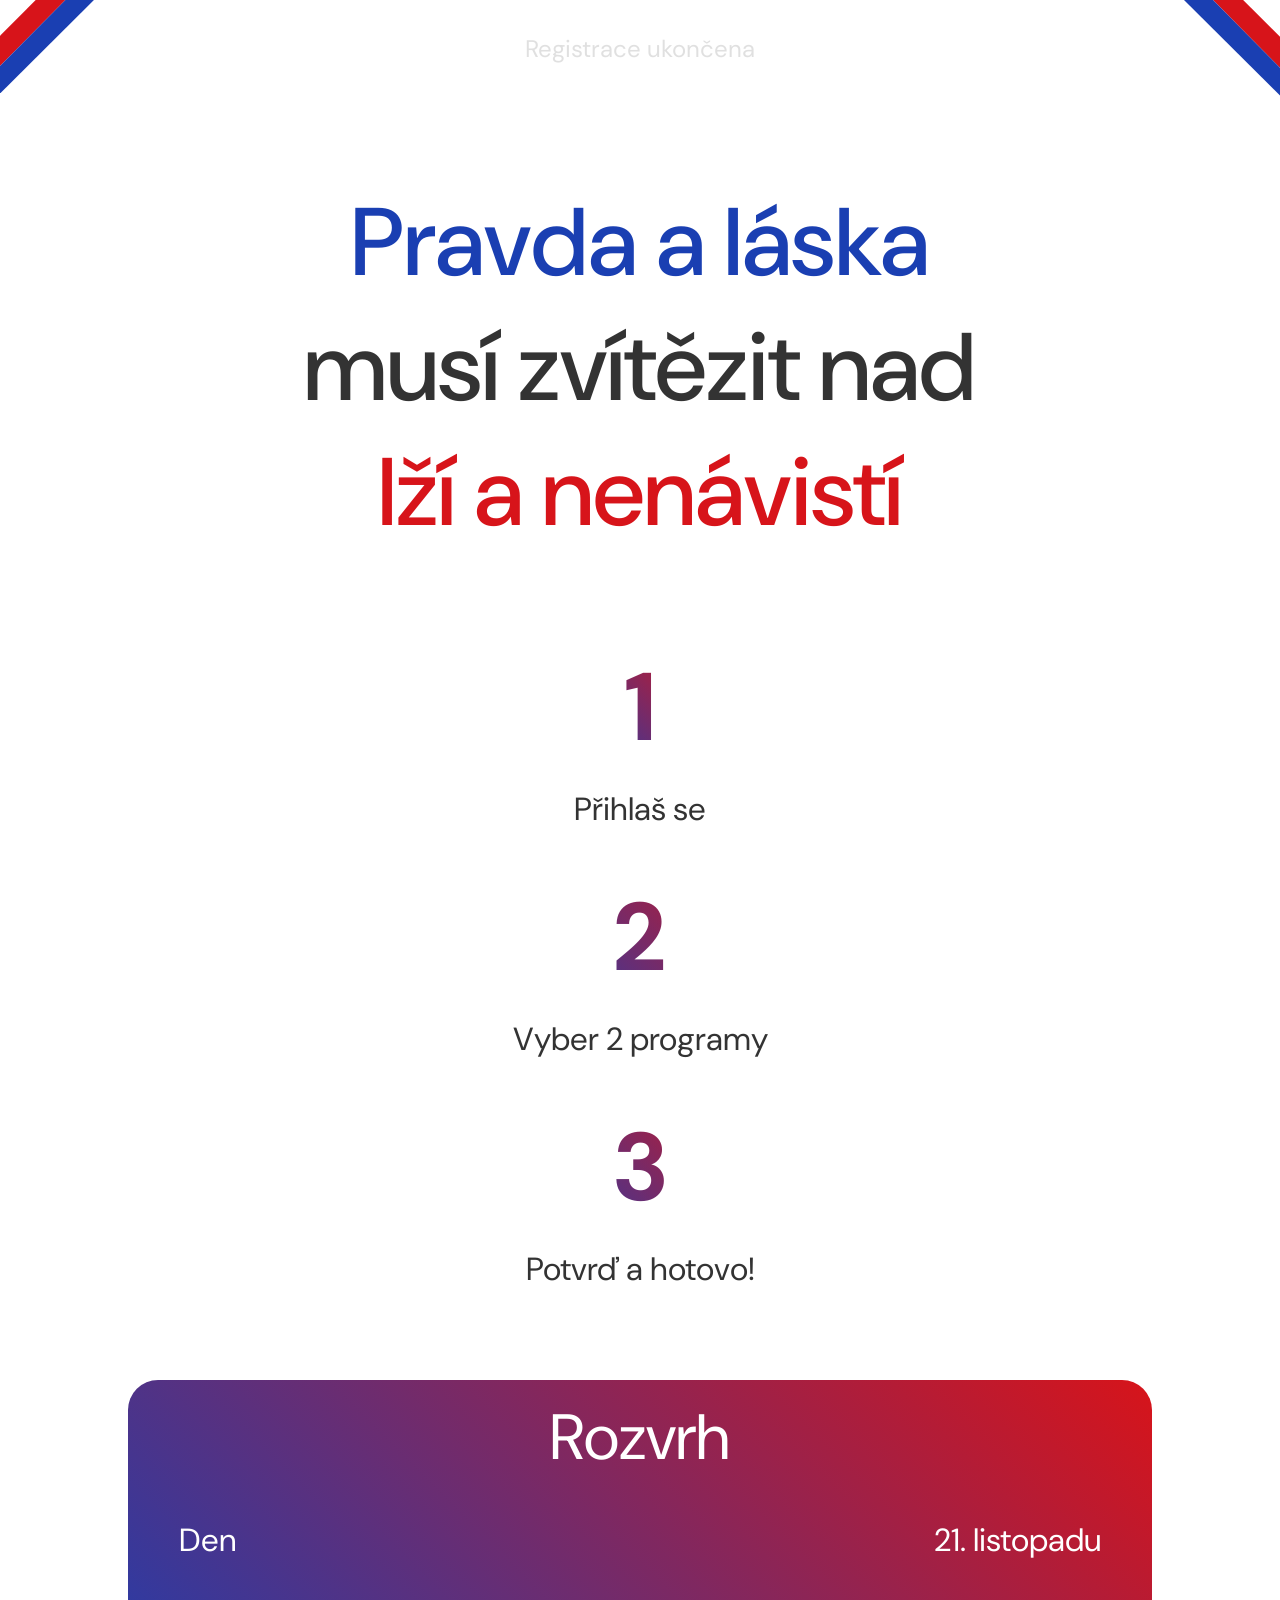
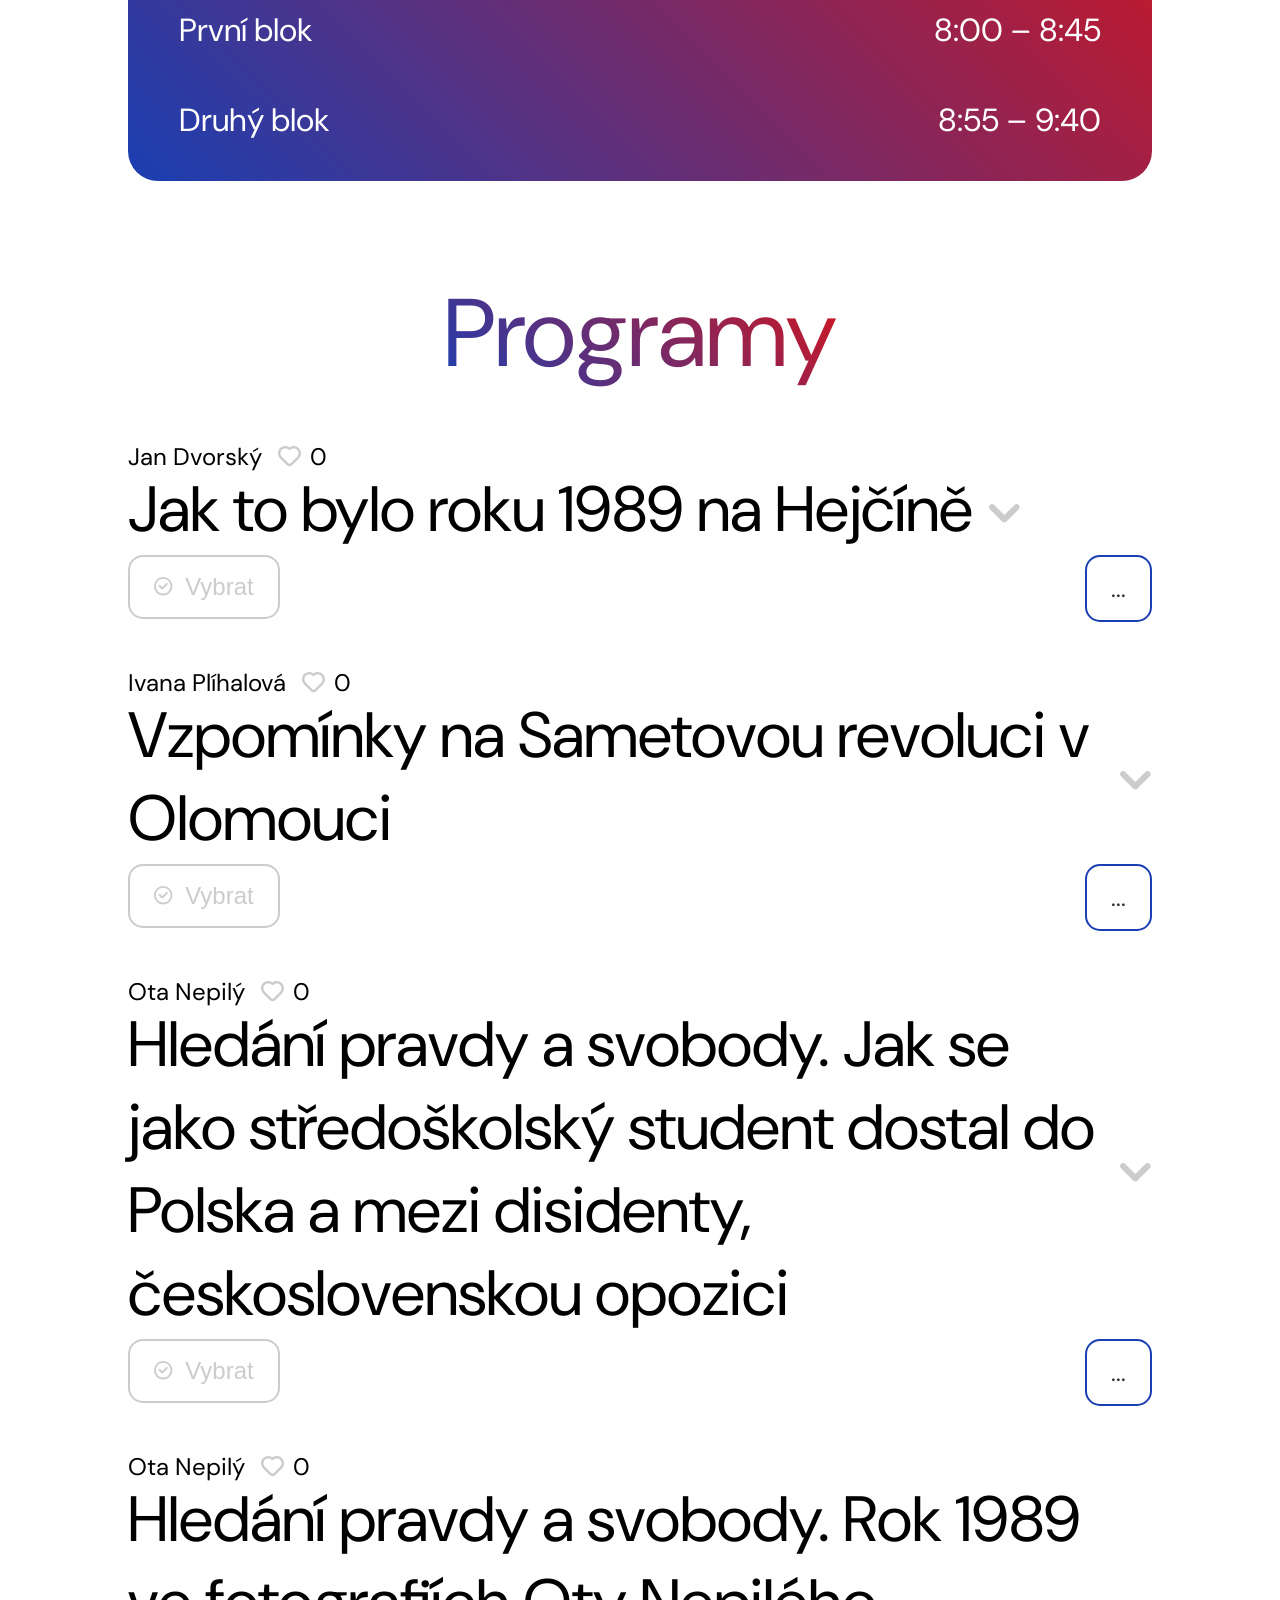
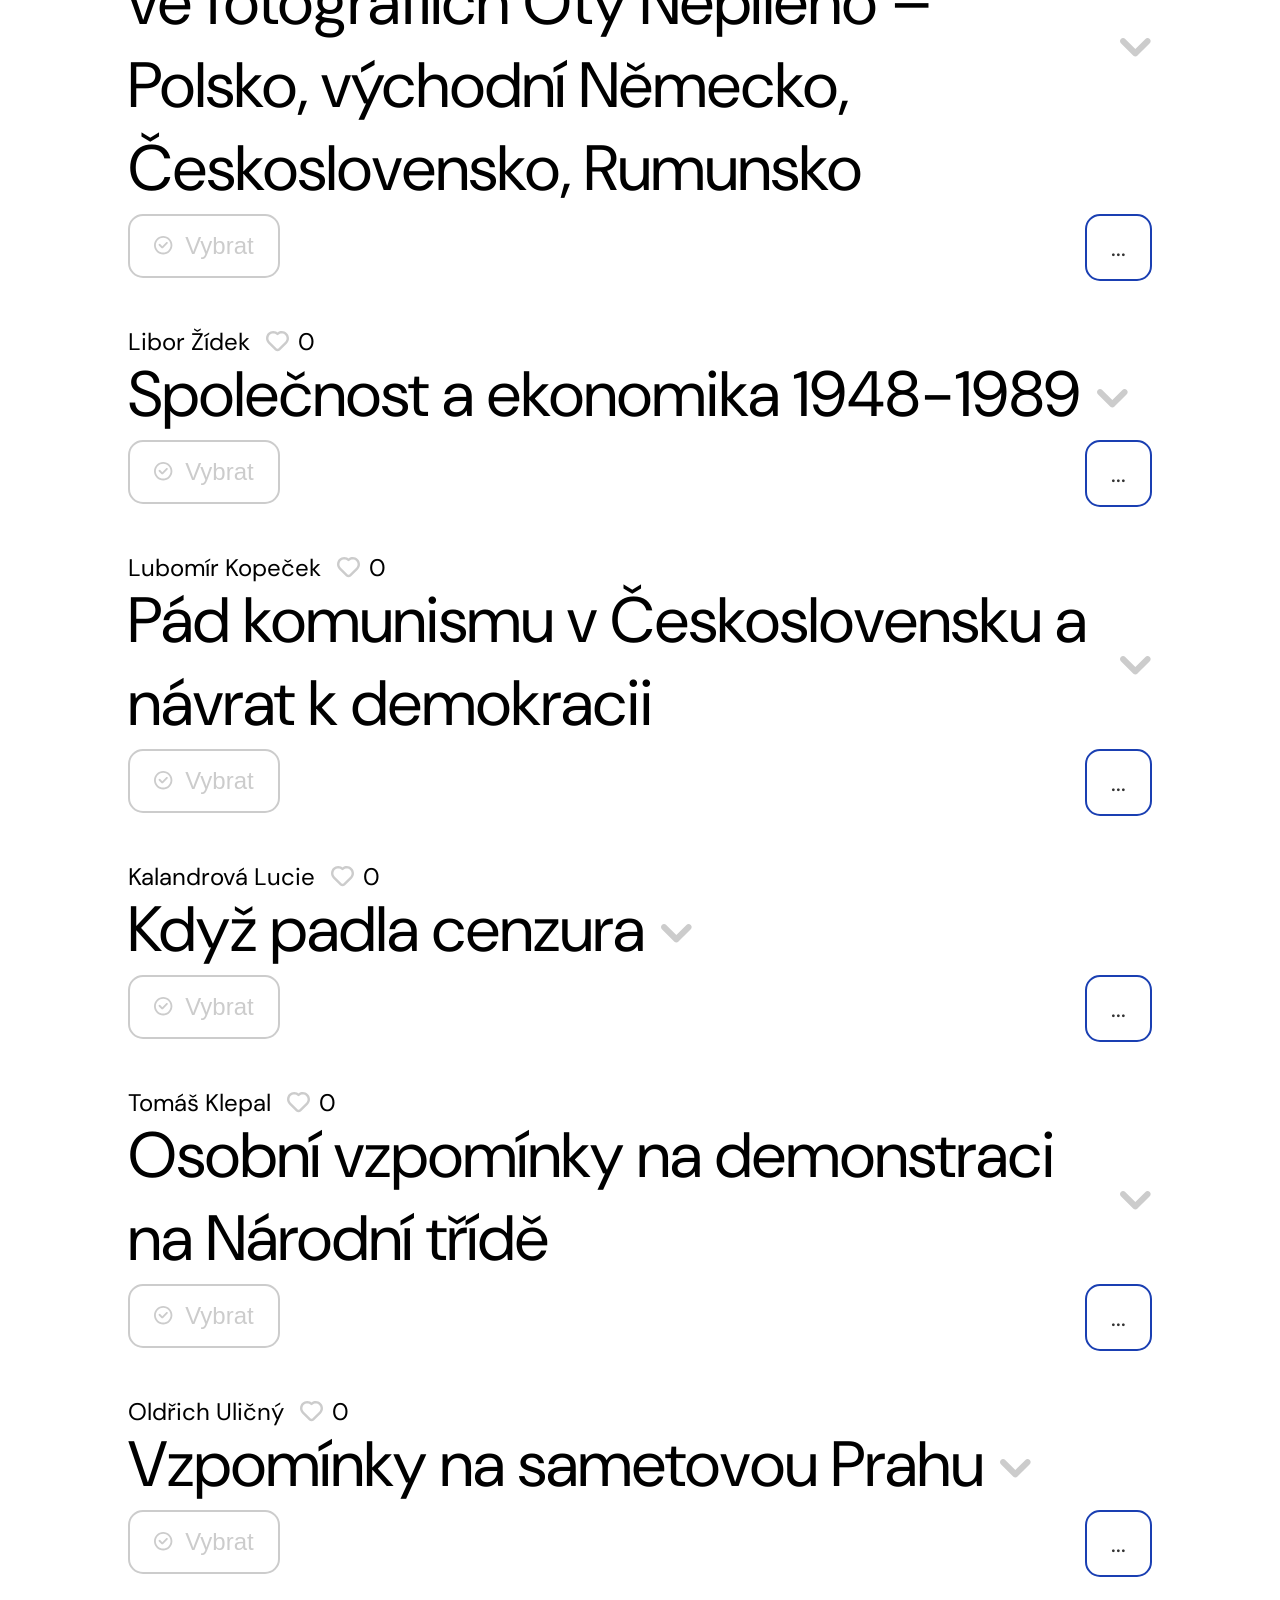
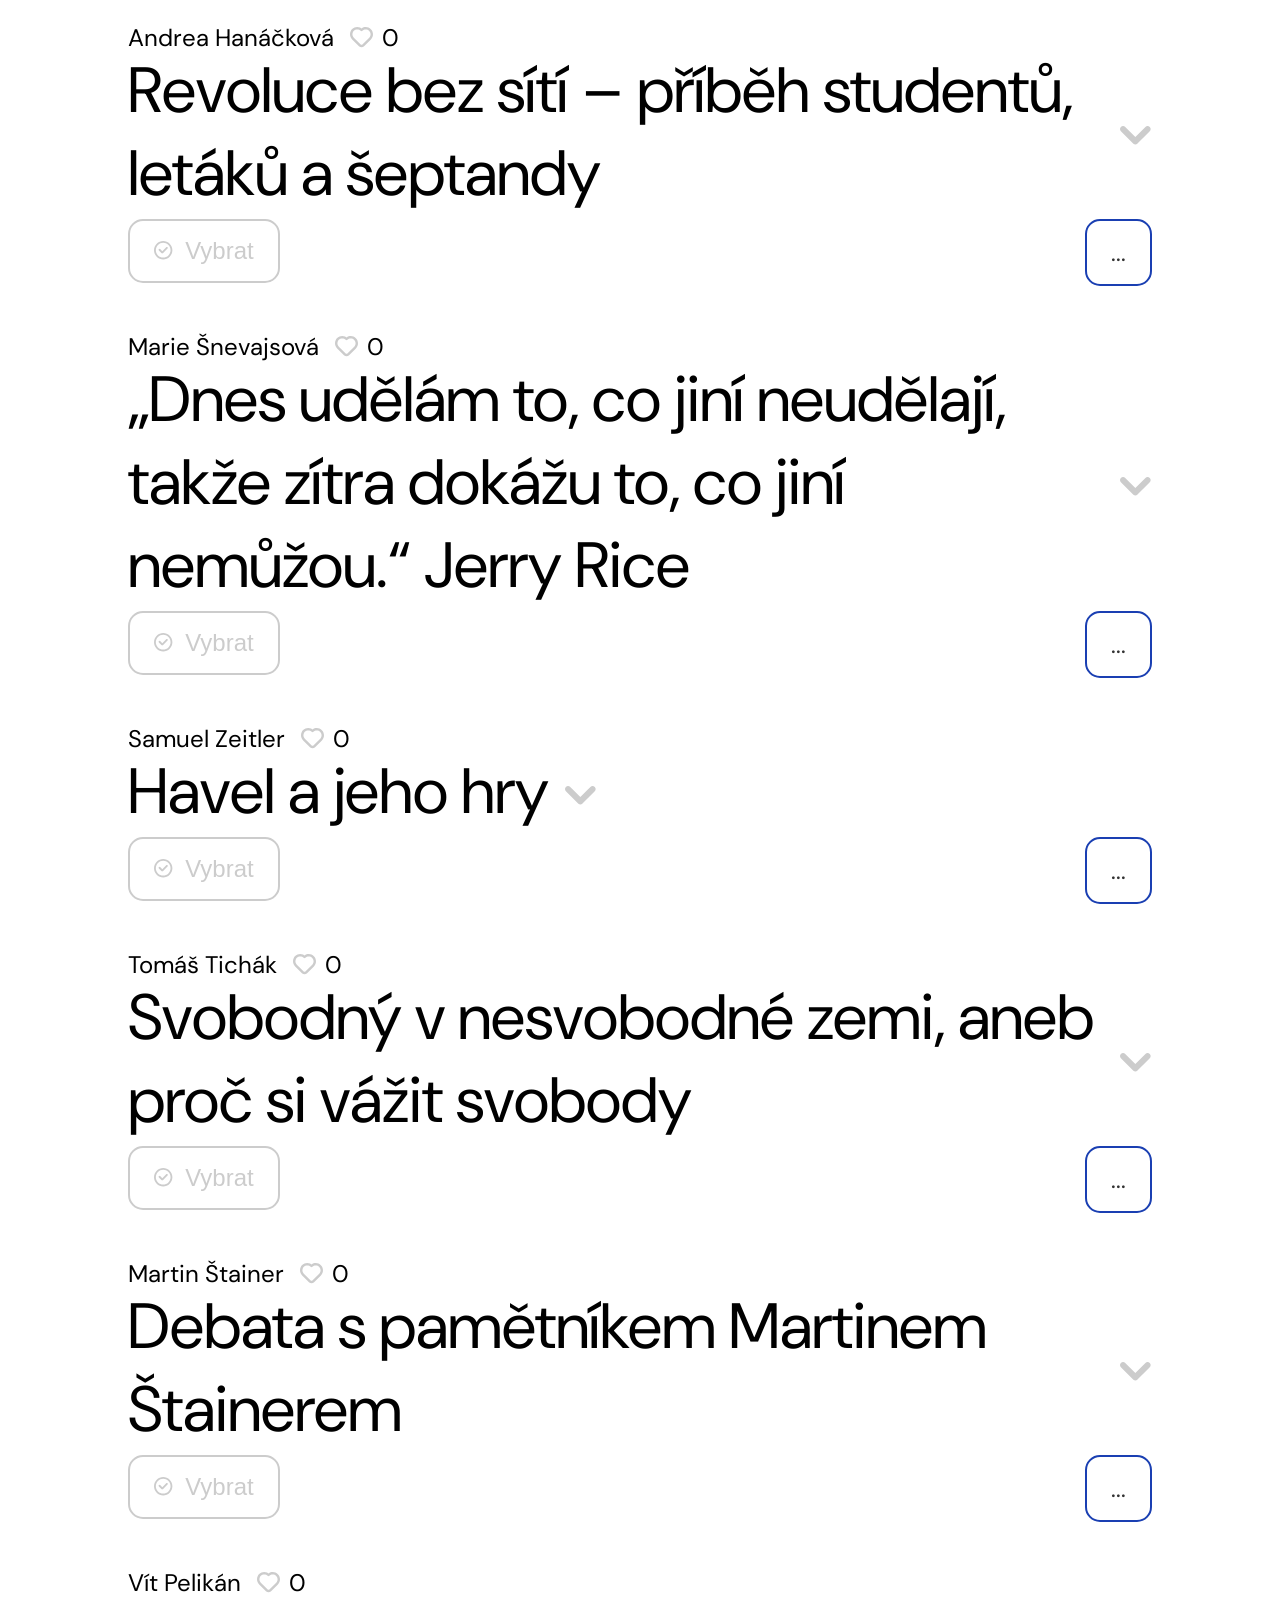
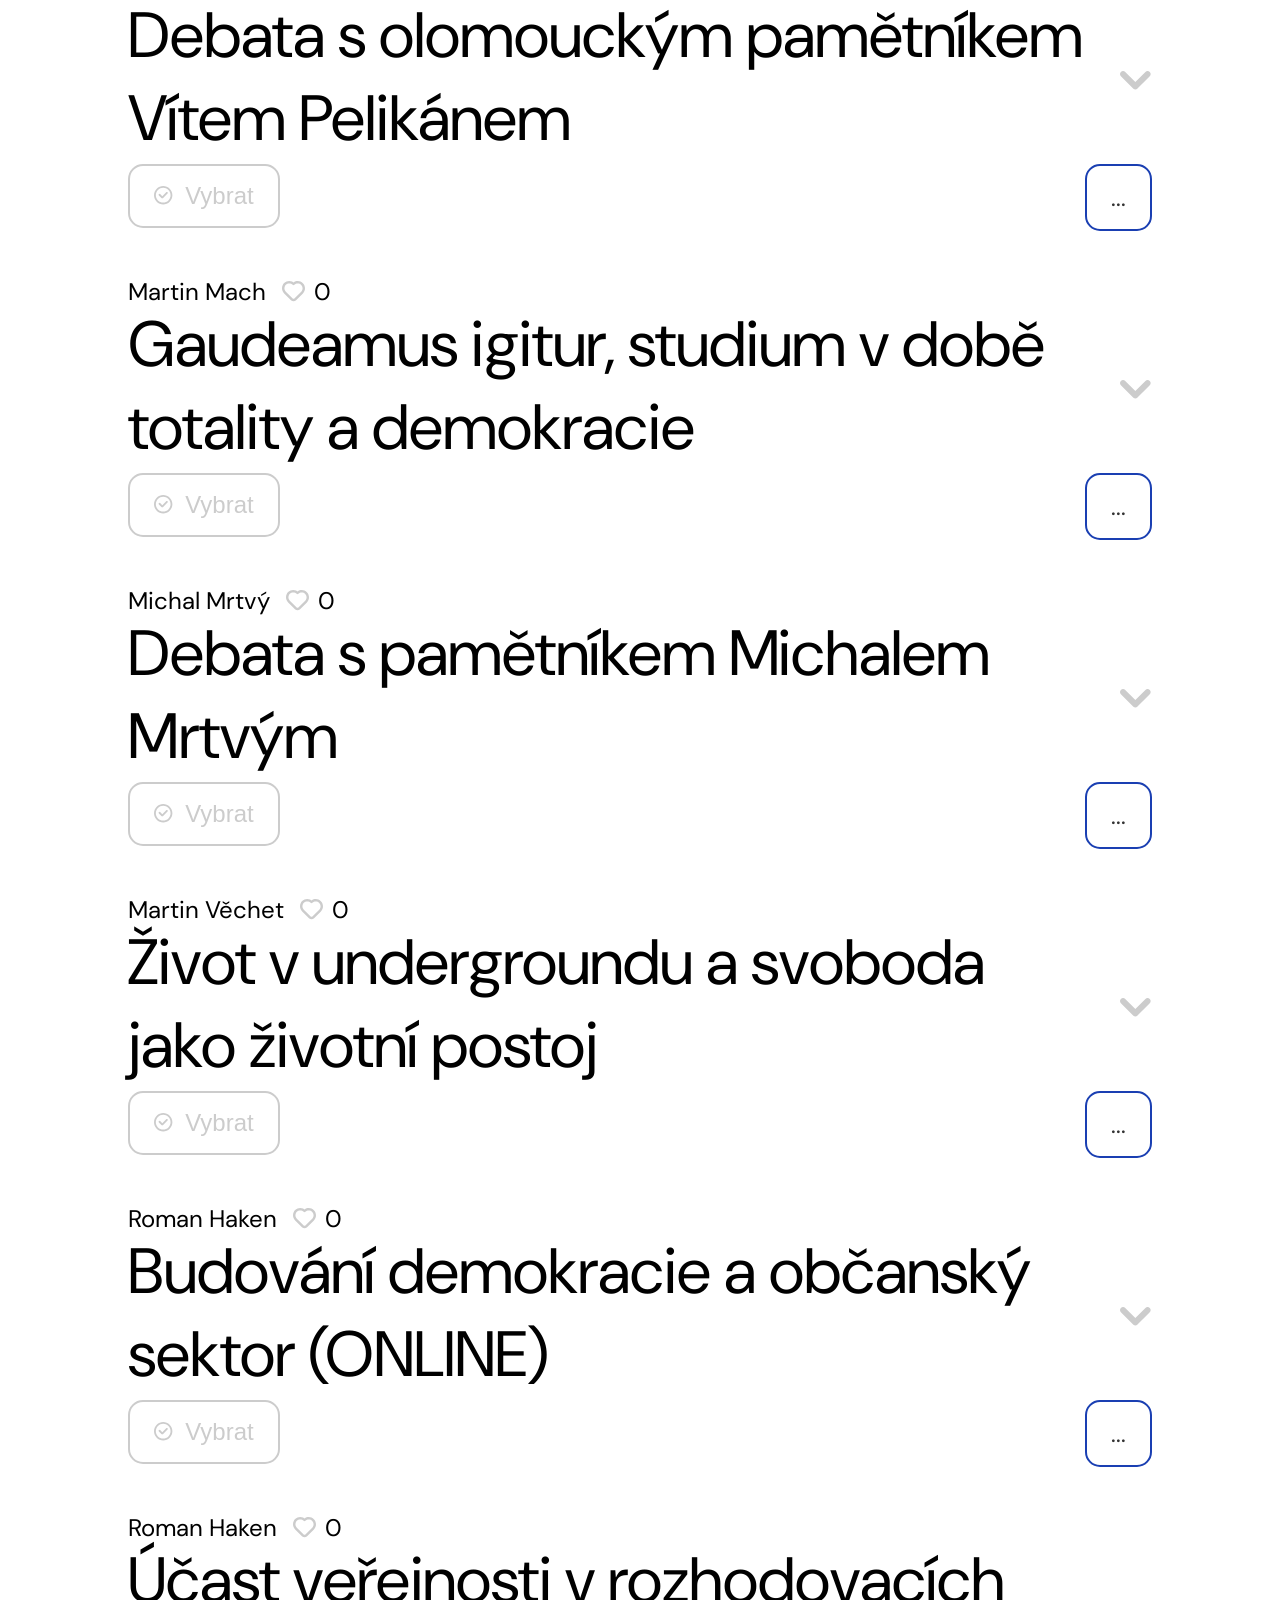
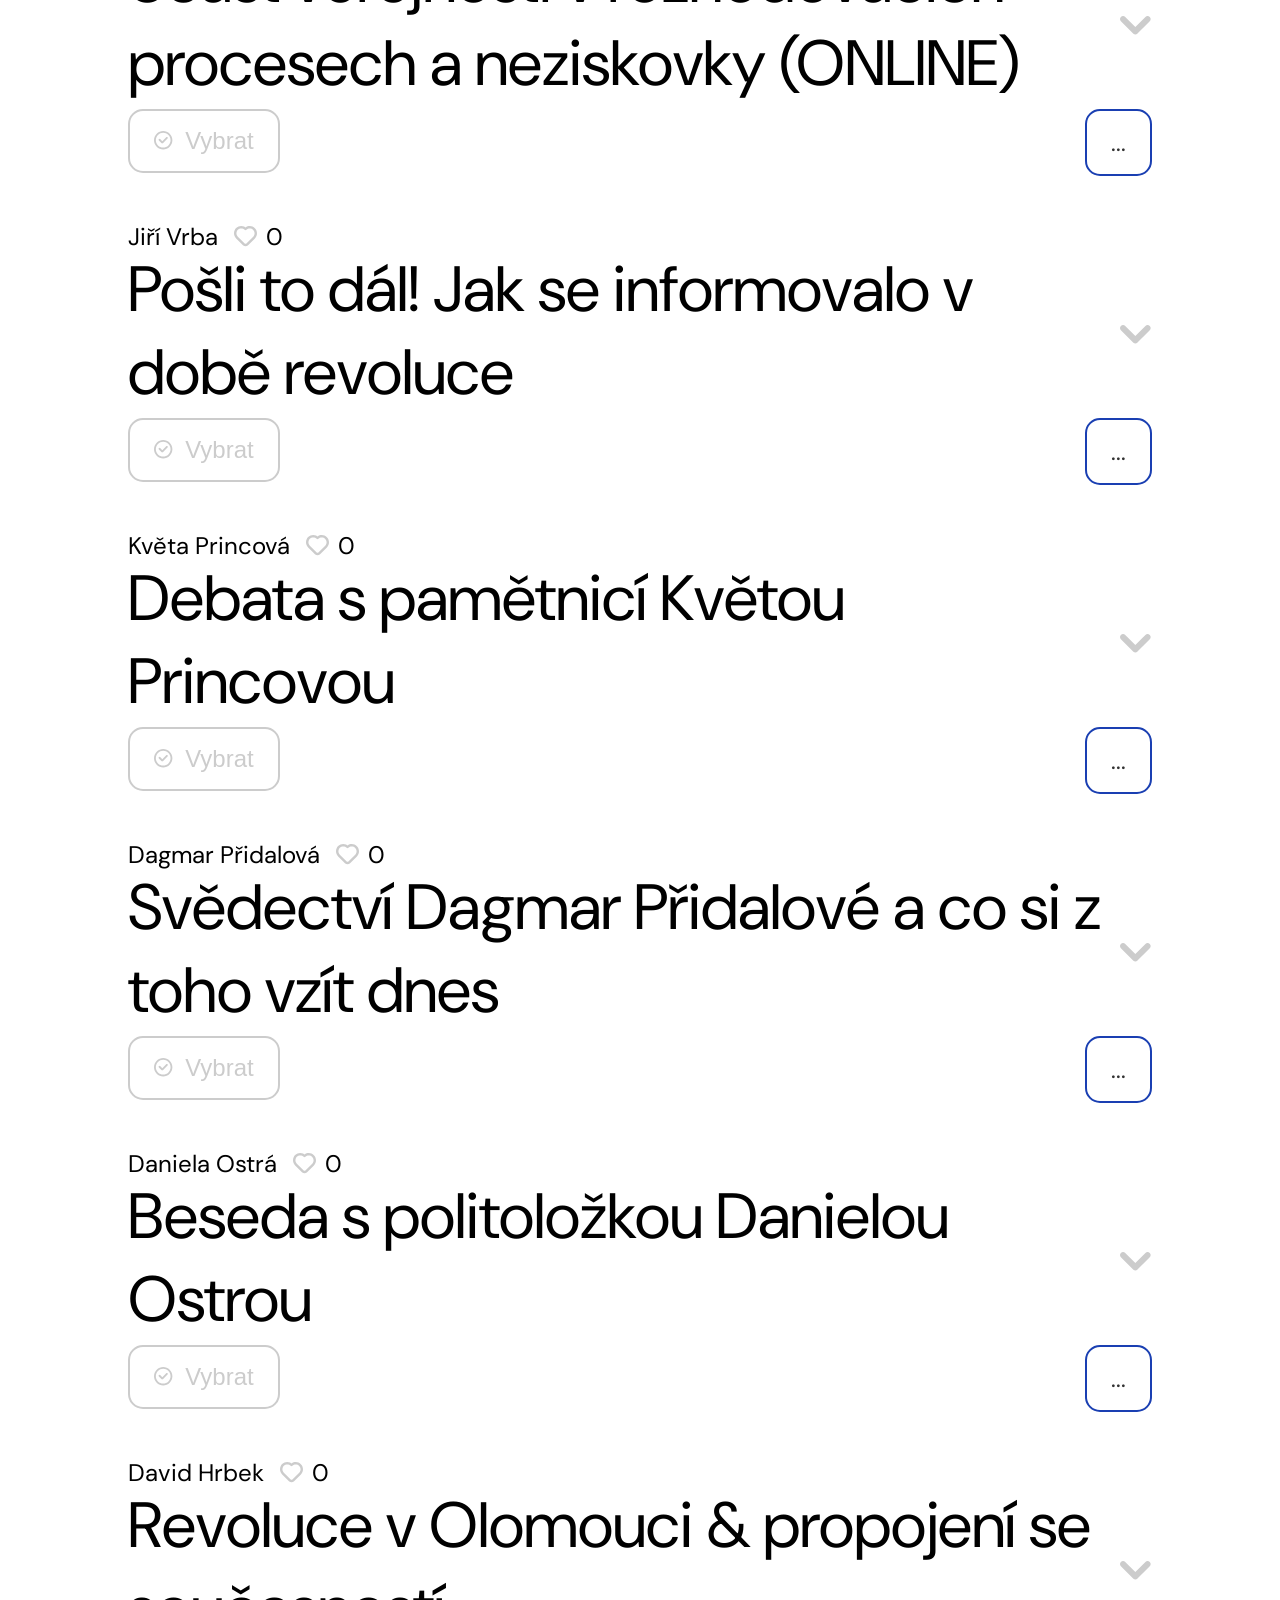
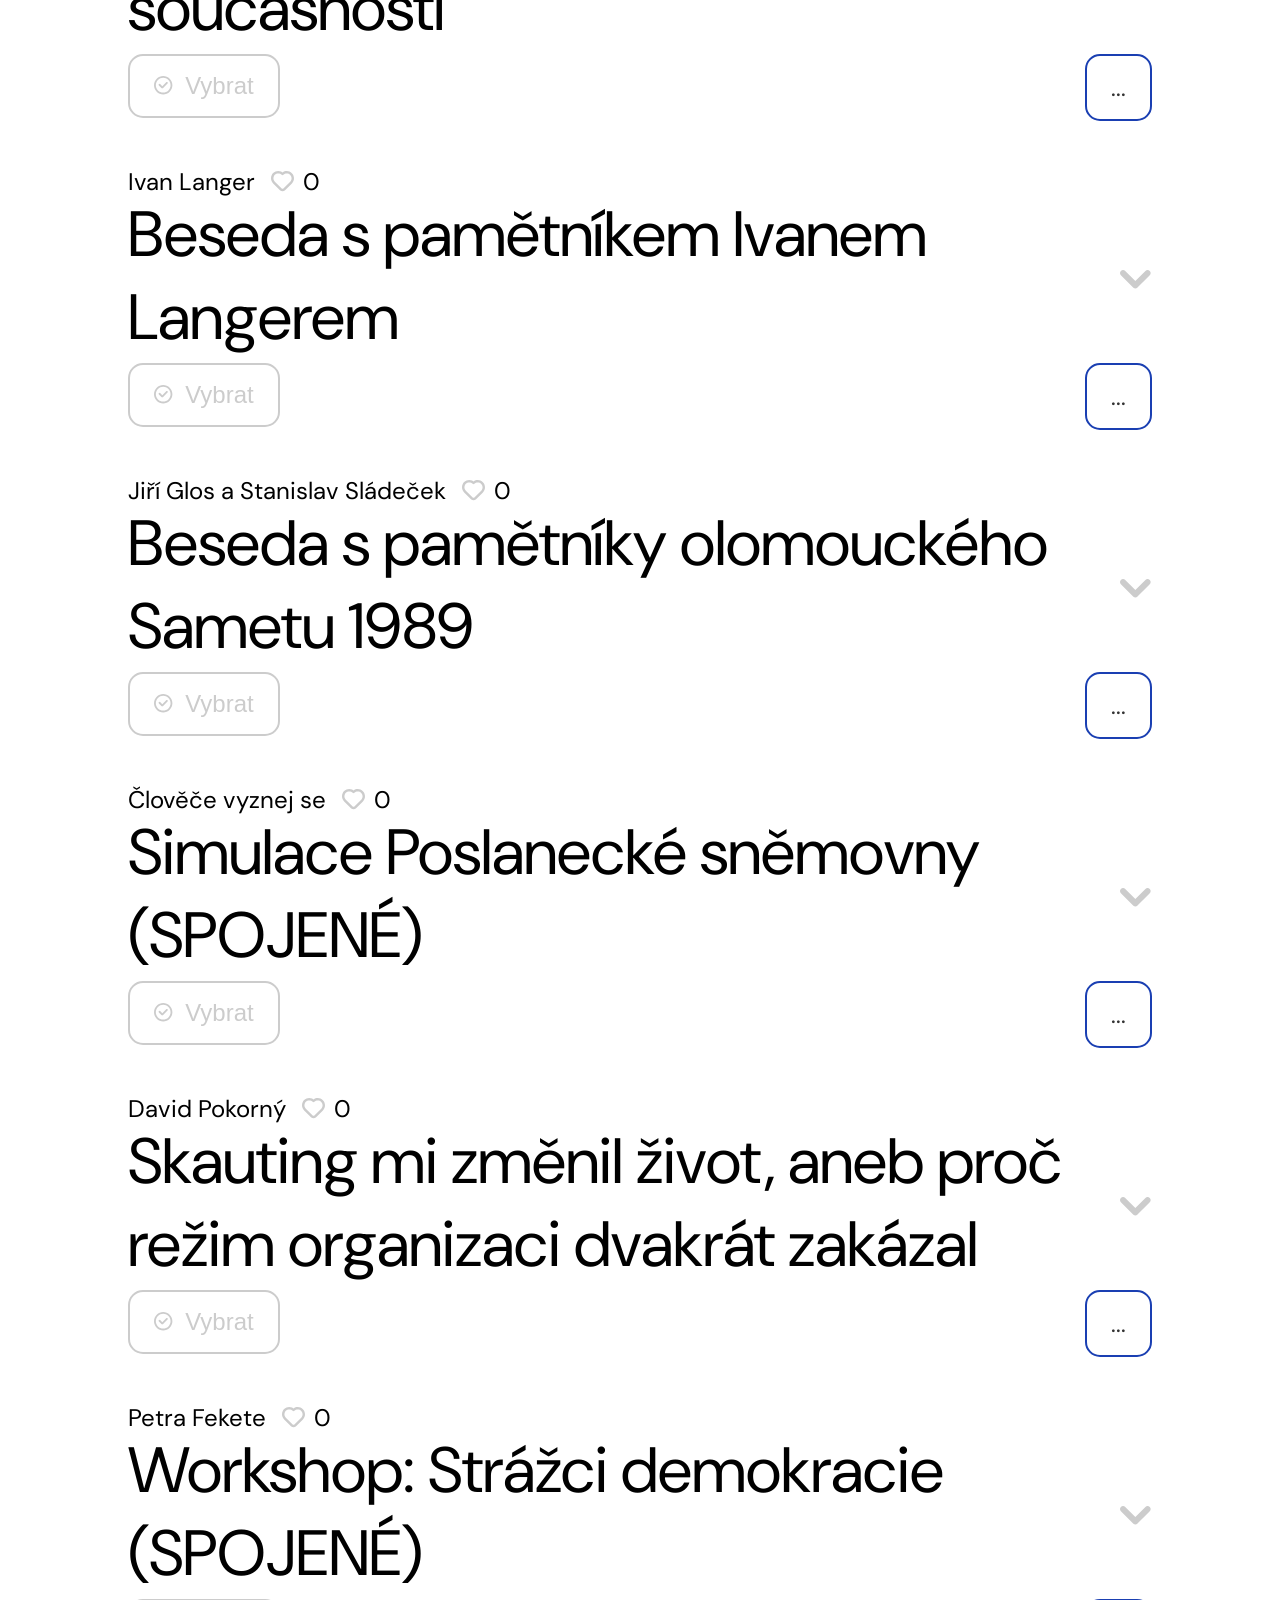
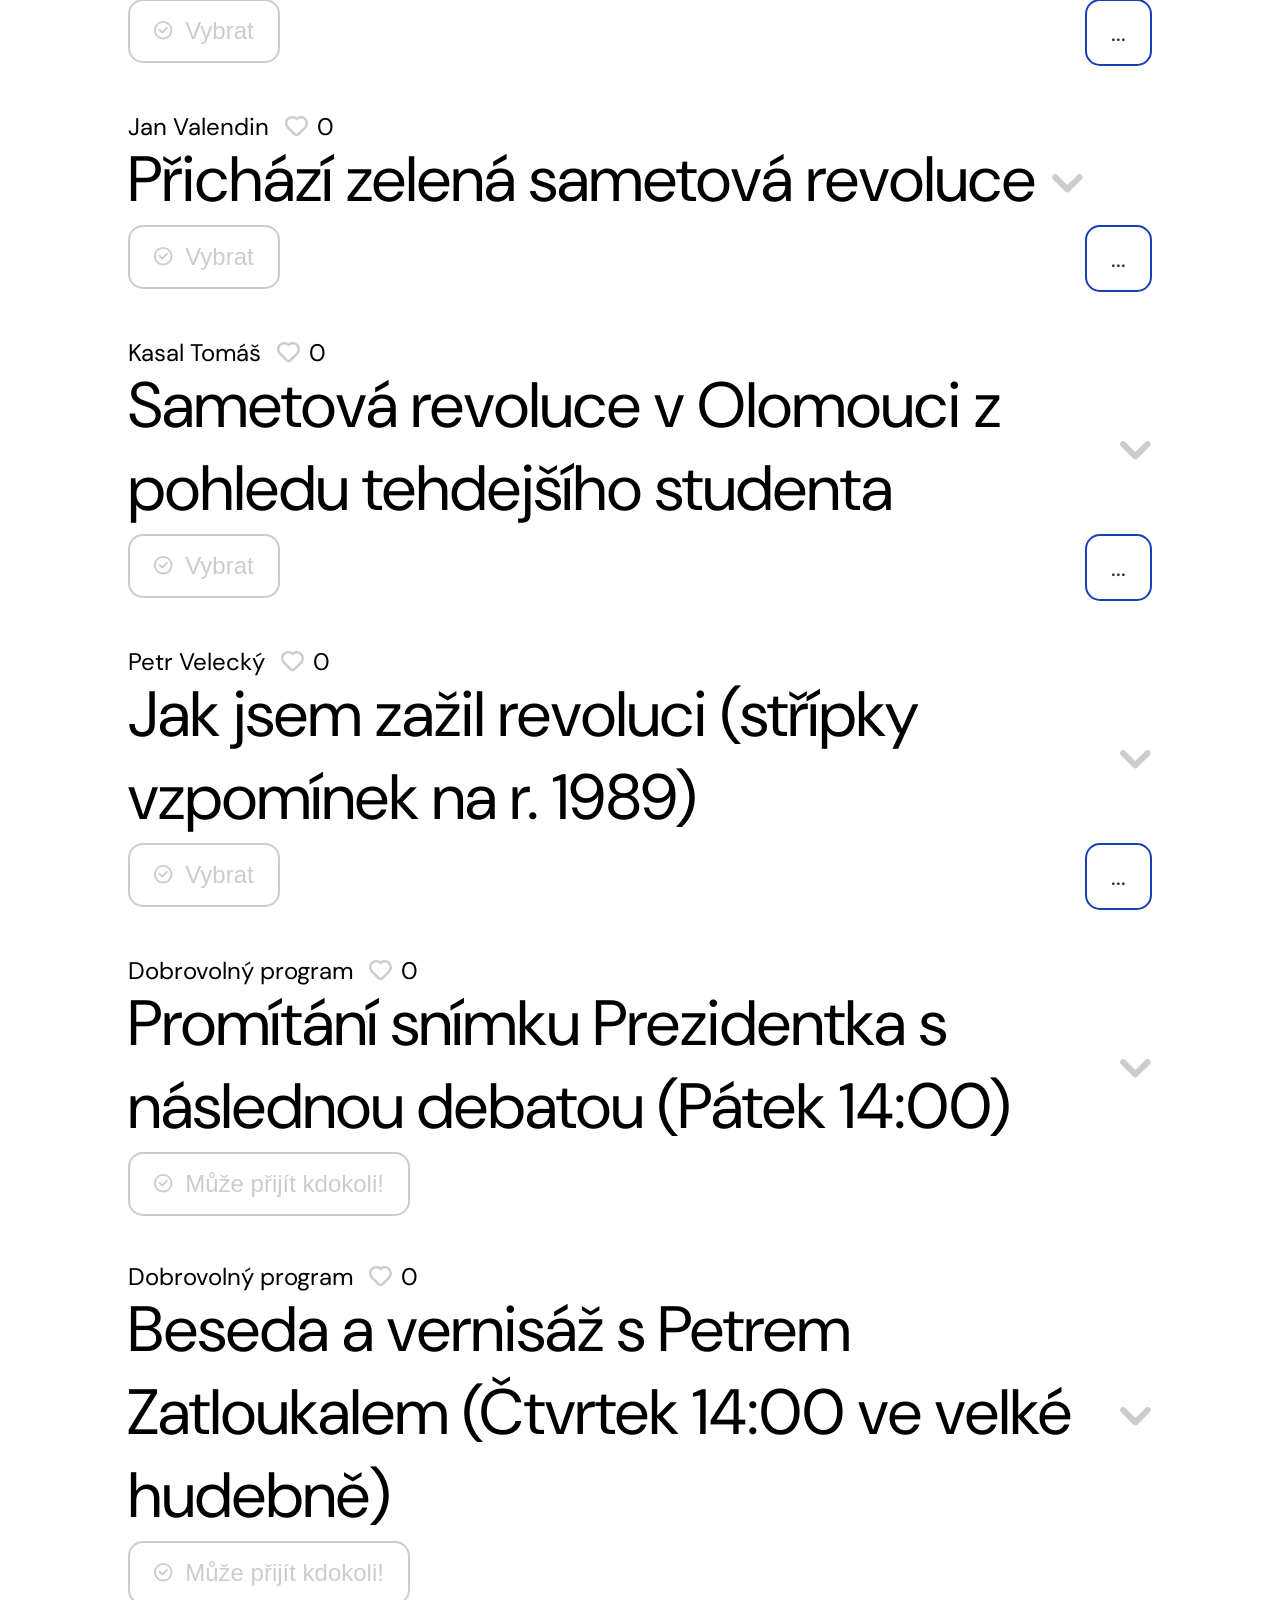
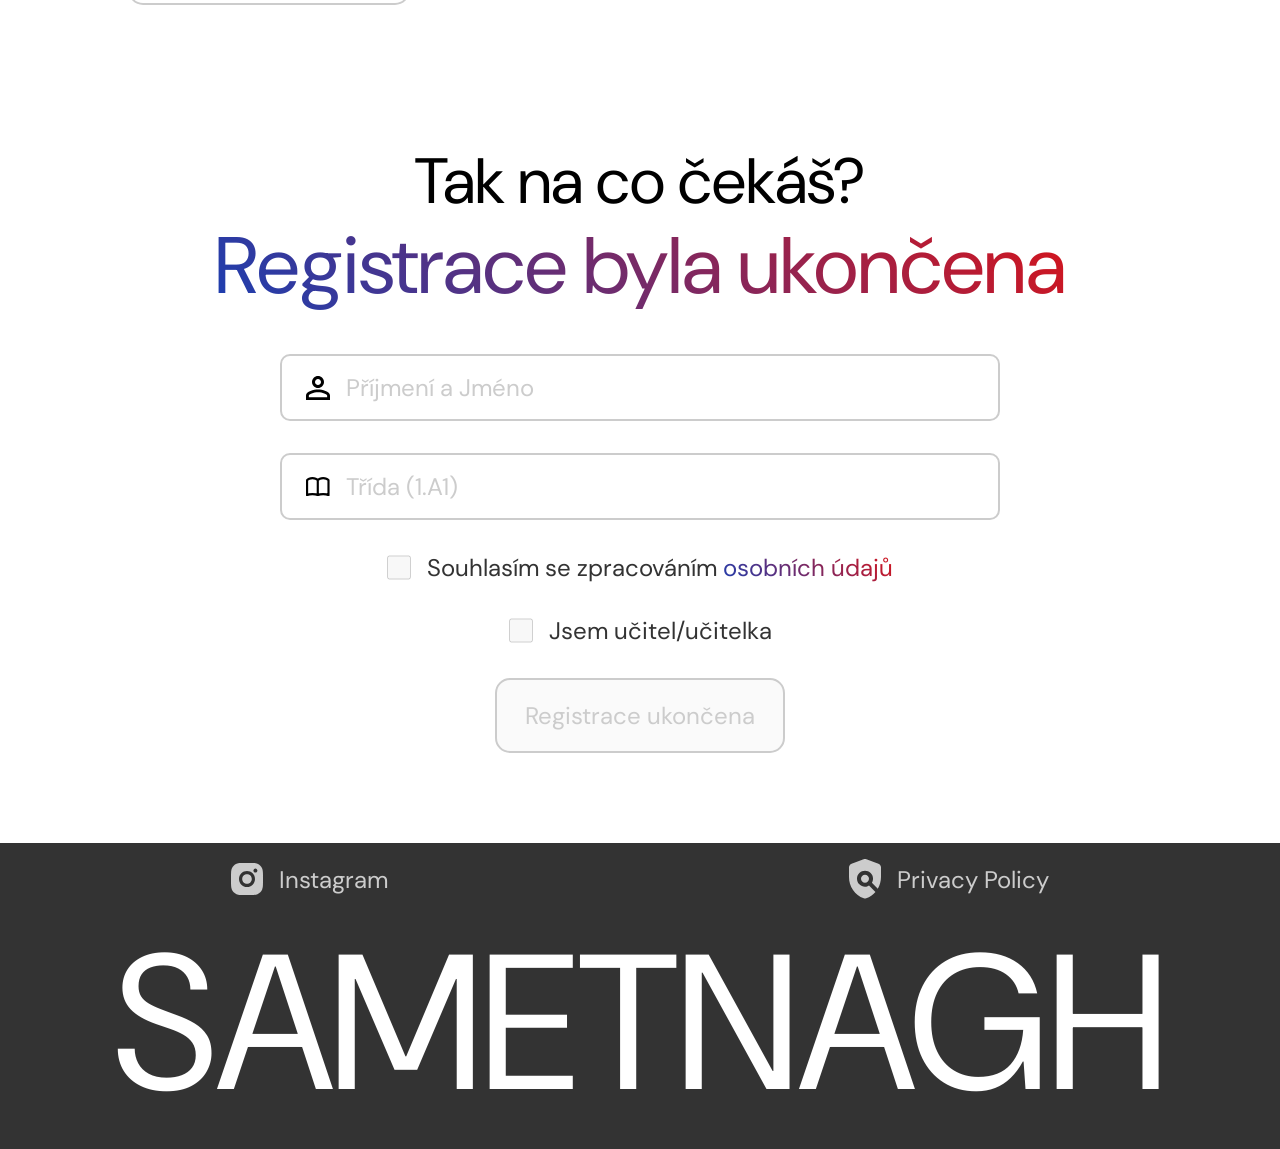
==== commit 20546bf6: "Fixed voluntary programs functionalities" ====
--- a/index.html
+++ b/index.html
@@ -938,15 +938,15 @@
 							<path d="M7.53624 9.96306C8.21366 10.5156 9.21325 10.4761 9.84484 9.8449L16.7443 2.94451C17.4179 2.27086 17.4179 1.17872 16.7443 0.505056C16.0706 -0.168263 14.9783 -0.168493 14.3048 0.505056L8.62413 6.18572L2.94445 0.505056C2.27082 -0.168418 1.17862 -0.168418 0.504993 0.505056C-0.168256 1.1787 -0.168406 2.27096 0.504993 2.94451L7.40538 9.8449L7.53624 9.96306Z" fill="#CCCCCC"/>
 						</svg>
 					</div>
-					<span class="program__description"></span>
-					<form class="program__buttons">
-						<button class="program__button" type="button">
-							<svg xmlns="http://www.w3.org/2000/svg" viewBox="0 0 18 18" fill="none">
-								<path d="M12.6856 7.0794C12.7658 6.99921 12.8295 6.90401 12.8729 6.79923C12.9163 6.69446 12.9386 6.58216 12.9386 6.46875C12.9386 6.35534 12.9163 6.24304 12.8729 6.13827C12.8295 6.03349 12.7658 5.93829 12.6856 5.8581C12.6055 5.77791 12.5103 5.7143 12.4055 5.6709C12.3007 5.6275 12.1884 5.60516 12.075 5.60516C11.9616 5.60516 11.8493 5.6275 11.7445 5.6709C11.6397 5.7143 11.5445 5.77791 11.4643 5.8581L7.7625 9.56168L5.78565 7.5831C5.70546 7.50291 5.61026 7.4393 5.50548 7.3959C5.40071 7.3525 5.28841 7.33016 5.175 7.33016C5.06159 7.33016 4.94929 7.3525 4.84452 7.3959C4.73974 7.4393 4.64454 7.50291 4.56435 7.5831C4.48416 7.66329 4.42055 7.75849 4.37715 7.86327C4.33375 7.96804 4.31141 8.08034 4.31141 8.19375C4.31141 8.30716 4.33375 8.41946 4.37715 8.52423C4.42055 8.62901 4.48416 8.72421 4.56435 8.8044L7.15185 11.3919C7.23197 11.4722 7.32715 11.5359 7.43193 11.5794C7.53672 11.6229 7.64905 11.6453 7.7625 11.6453C7.87595 11.6453 7.98828 11.6229 8.09307 11.5794C8.19785 11.5359 8.29303 11.4722 8.37315 11.3919L12.6856 7.0794ZM8.625 0C6.33751 0 4.14371 0.908703 2.5262 2.5262C0.908703 4.14371 0 6.33751 0 8.625C0 10.9125 0.908703 13.1063 2.5262 14.7238C4.14371 16.3413 6.33751 17.25 8.625 17.25C10.9125 17.25 13.1063 16.3413 14.7238 14.7238C16.3413 13.1063 17.25 10.9125 17.25 8.625C17.25 6.33751 16.3413 4.14371 14.7238 2.5262C13.1063 0.908703 10.9125 0 8.625 0ZM1.725 8.625C1.725 6.79501 2.45196 5.03996 3.74596 3.74596C5.03996 2.45196 6.79501 1.725 8.625 1.725C10.455 1.725 12.21 2.45196 13.504 3.74596C14.798 5.03996 15.525 6.79501 15.525 8.625C15.525 10.455 14.798 12.21 13.504 13.504C12.21 14.798 10.455 15.525 8.625 15.525C6.79501 15.525 5.03996 14.798 3.74596 13.504C2.45196 12.21 1.725 10.455 1.725 8.625Z" fill="#CCCCCC"/>
-							</svg>
-							Vybrat
-						</button>
-						<div class="program__capacity">...</div>
+					<span class="program__description">Může přijít kdokoli! Promítání snímku Prezidentka s následnou debatou se koná v pátek ve 14:00.</span>
+					<form class="program__buttons">
+						<button class="program__button-voluntary" disabled type="button">
+							<svg xmlns="http://www.w3.org/2000/svg" viewBox="0 0 18 18" fill="none">
+								<path d="M12.6856 7.0794C12.7658 6.99921 12.8295 6.90401 12.8729 6.79923C12.9163 6.69446 12.9386 6.58216 12.9386 6.46875C12.9386 6.35534 12.9163 6.24304 12.8729 6.13827C12.8295 6.03349 12.7658 5.93829 12.6856 5.8581C12.6055 5.77791 12.5103 5.7143 12.4055 5.6709C12.3007 5.6275 12.1884 5.60516 12.075 5.60516C11.9616 5.60516 11.8493 5.6275 11.7445 5.6709C11.6397 5.7143 11.5445 5.77791 11.4643 5.8581L7.7625 9.56168L5.78565 7.5831C5.70546 7.50291 5.61026 7.4393 5.50548 7.3959C5.40071 7.3525 5.28841 7.33016 5.175 7.33016C5.06159 7.33016 4.94929 7.3525 4.84452 7.3959C4.73974 7.4393 4.64454 7.50291 4.56435 7.5831C4.48416 7.66329 4.42055 7.75849 4.37715 7.86327C4.33375 7.96804 4.31141 8.08034 4.31141 8.19375C4.31141 8.30716 4.33375 8.41946 4.37715 8.52423C4.42055 8.62901 4.48416 8.72421 4.56435 8.8044L7.15185 11.3919C7.23197 11.4722 7.32715 11.5359 7.43193 11.5794C7.53672 11.6229 7.64905 11.6453 7.7625 11.6453C7.87595 11.6453 7.98828 11.6229 8.09307 11.5794C8.19785 11.5359 8.29303 11.4722 8.37315 11.3919L12.6856 7.0794ZM8.625 0C6.33751 0 4.14371 0.908703 2.5262 2.5262C0.908703 4.14371 0 6.33751 0 8.625C0 10.9125 0.908703 13.1063 2.5262 14.7238C4.14371 16.3413 6.33751 17.25 8.625 17.25C10.9125 17.25 13.1063 16.3413 14.7238 14.7238C16.3413 13.1063 17.25 10.9125 17.25 8.625C17.25 6.33751 16.3413 4.14371 14.7238 2.5262C13.1063 0.908703 10.9125 0 8.625 0ZM1.725 8.625C1.725 6.79501 2.45196 5.03996 3.74596 3.74596C5.03996 2.45196 6.79501 1.725 8.625 1.725C10.455 1.725 12.21 2.45196 13.504 3.74596C14.798 5.03996 15.525 6.79501 15.525 8.625C15.525 10.455 14.798 12.21 13.504 13.504C12.21 14.798 10.455 15.525 8.625 15.525C6.79501 15.525 5.03996 14.798 3.74596 13.504C2.45196 12.21 1.725 10.455 1.725 8.625Z" fill="#CCCCCC"/>
+							</svg>
+							Může přijít kdokoli!
+						</button>
+						<div class="program__capacity" hidden>...</div>
 					</form>
 				</div>
 
@@ -959,20 +959,20 @@
 						<span>0</span>
 					</div>
 					<div class="program__title">
-						<span>Beseda a vernisáž s Petrem Zatloukalem (Čtvrtek 14:00)</span>
-						<svg xmlns="http://www.w3.org/2000/svg" viewBox="0 0 18 11" fill="none">
-							<path d="M7.53624 9.96306C8.21366 10.5156 9.21325 10.4761 9.84484 9.8449L16.7443 2.94451C17.4179 2.27086 17.4179 1.17872 16.7443 0.505056C16.0706 -0.168263 14.9783 -0.168493 14.3048 0.505056L8.62413 6.18572L2.94445 0.505056C2.27082 -0.168418 1.17862 -0.168418 0.504993 0.505056C-0.168256 1.1787 -0.168406 2.27096 0.504993 2.94451L7.40538 9.8449L7.53624 9.96306Z" fill="#CCCCCC"/>
-						</svg>
-					</div>
-					<span class="program__description"></span>
-					<form class="program__buttons">
-						<button class="program__button" type="button">
-							<svg xmlns="http://www.w3.org/2000/svg" viewBox="0 0 18 18" fill="none">
-								<path d="M12.6856 7.0794C12.7658 6.99921 12.8295 6.90401 12.8729 6.79923C12.9163 6.69446 12.9386 6.58216 12.9386 6.46875C12.9386 6.35534 12.9163 6.24304 12.8729 6.13827C12.8295 6.03349 12.7658 5.93829 12.6856 5.8581C12.6055 5.77791 12.5103 5.7143 12.4055 5.6709C12.3007 5.6275 12.1884 5.60516 12.075 5.60516C11.9616 5.60516 11.8493 5.6275 11.7445 5.6709C11.6397 5.7143 11.5445 5.77791 11.4643 5.8581L7.7625 9.56168L5.78565 7.5831C5.70546 7.50291 5.61026 7.4393 5.50548 7.3959C5.40071 7.3525 5.28841 7.33016 5.175 7.33016C5.06159 7.33016 4.94929 7.3525 4.84452 7.3959C4.73974 7.4393 4.64454 7.50291 4.56435 7.5831C4.48416 7.66329 4.42055 7.75849 4.37715 7.86327C4.33375 7.96804 4.31141 8.08034 4.31141 8.19375C4.31141 8.30716 4.33375 8.41946 4.37715 8.52423C4.42055 8.62901 4.48416 8.72421 4.56435 8.8044L7.15185 11.3919C7.23197 11.4722 7.32715 11.5359 7.43193 11.5794C7.53672 11.6229 7.64905 11.6453 7.7625 11.6453C7.87595 11.6453 7.98828 11.6229 8.09307 11.5794C8.19785 11.5359 8.29303 11.4722 8.37315 11.3919L12.6856 7.0794ZM8.625 0C6.33751 0 4.14371 0.908703 2.5262 2.5262C0.908703 4.14371 0 6.33751 0 8.625C0 10.9125 0.908703 13.1063 2.5262 14.7238C4.14371 16.3413 6.33751 17.25 8.625 17.25C10.9125 17.25 13.1063 16.3413 14.7238 14.7238C16.3413 13.1063 17.25 10.9125 17.25 8.625C17.25 6.33751 16.3413 4.14371 14.7238 2.5262C13.1063 0.908703 10.9125 0 8.625 0ZM1.725 8.625C1.725 6.79501 2.45196 5.03996 3.74596 3.74596C5.03996 2.45196 6.79501 1.725 8.625 1.725C10.455 1.725 12.21 2.45196 13.504 3.74596C14.798 5.03996 15.525 6.79501 15.525 8.625C15.525 10.455 14.798 12.21 13.504 13.504C12.21 14.798 10.455 15.525 8.625 15.525C6.79501 15.525 5.03996 14.798 3.74596 13.504C2.45196 12.21 1.725 10.455 1.725 8.625Z" fill="#CCCCCC"/>
-							</svg>
-							Vybrat
-						</button>
-						<div class="program__capacity">...</div>
+						<span>Beseda a vernisáž s Petrem Zatloukalem (Čtvrtek 14:00 ve velké hudebně)</span>
+						<svg xmlns="http://www.w3.org/2000/svg" viewBox="0 0 18 11" fill="none">
+							<path d="M7.53624 9.96306C8.21366 10.5156 9.21325 10.4761 9.84484 9.8449L16.7443 2.94451C17.4179 2.27086 17.4179 1.17872 16.7443 0.505056C16.0706 -0.168263 14.9783 -0.168493 14.3048 0.505056L8.62413 6.18572L2.94445 0.505056C2.27082 -0.168418 1.17862 -0.168418 0.504993 0.505056C-0.168256 1.1787 -0.168406 2.27096 0.504993 2.94451L7.40538 9.8449L7.53624 9.96306Z" fill="#CCCCCC"/>
+						</svg>
+					</div>
+					<span class="program__description">Může přijít kdokoli! Beseda a vernisáž s Petrem Zatloukalem se koná ve čtvrtek ve 14:00 ve velké hudebně.</span>
+					<form class="program__buttons">
+						<button class="program__button-voluntary" disabled type="button">
+							<svg xmlns="http://www.w3.org/2000/svg" viewBox="0 0 18 18" fill="none">
+								<path d="M12.6856 7.0794C12.7658 6.99921 12.8295 6.90401 12.8729 6.79923C12.9163 6.69446 12.9386 6.58216 12.9386 6.46875C12.9386 6.35534 12.9163 6.24304 12.8729 6.13827C12.8295 6.03349 12.7658 5.93829 12.6856 5.8581C12.6055 5.77791 12.5103 5.7143 12.4055 5.6709C12.3007 5.6275 12.1884 5.60516 12.075 5.60516C11.9616 5.60516 11.8493 5.6275 11.7445 5.6709C11.6397 5.7143 11.5445 5.77791 11.4643 5.8581L7.7625 9.56168L5.78565 7.5831C5.70546 7.50291 5.61026 7.4393 5.50548 7.3959C5.40071 7.3525 5.28841 7.33016 5.175 7.33016C5.06159 7.33016 4.94929 7.3525 4.84452 7.3959C4.73974 7.4393 4.64454 7.50291 4.56435 7.5831C4.48416 7.66329 4.42055 7.75849 4.37715 7.86327C4.33375 7.96804 4.31141 8.08034 4.31141 8.19375C4.31141 8.30716 4.33375 8.41946 4.37715 8.52423C4.42055 8.62901 4.48416 8.72421 4.56435 8.8044L7.15185 11.3919C7.23197 11.4722 7.32715 11.5359 7.43193 11.5794C7.53672 11.6229 7.64905 11.6453 7.7625 11.6453C7.87595 11.6453 7.98828 11.6229 8.09307 11.5794C8.19785 11.5359 8.29303 11.4722 8.37315 11.3919L12.6856 7.0794ZM8.625 0C6.33751 0 4.14371 0.908703 2.5262 2.5262C0.908703 4.14371 0 6.33751 0 8.625C0 10.9125 0.908703 13.1063 2.5262 14.7238C4.14371 16.3413 6.33751 17.25 8.625 17.25C10.9125 17.25 13.1063 16.3413 14.7238 14.7238C16.3413 13.1063 17.25 10.9125 17.25 8.625C17.25 6.33751 16.3413 4.14371 14.7238 2.5262C13.1063 0.908703 10.9125 0 8.625 0ZM1.725 8.625C1.725 6.79501 2.45196 5.03996 3.74596 3.74596C5.03996 2.45196 6.79501 1.725 8.625 1.725C10.455 1.725 12.21 2.45196 13.504 3.74596C14.798 5.03996 15.525 6.79501 15.525 8.625C15.525 10.455 14.798 12.21 13.504 13.504C12.21 14.798 10.455 15.525 8.625 15.525C6.79501 15.525 5.03996 14.798 3.74596 13.504C2.45196 12.21 1.725 10.455 1.725 8.625Z" fill="#CCCCCC"/>
+							</svg>
+							Může přijít kdokoli!
+						</button>
+						<div class="program__capacity" hidden>...</div>
 					</form>
 				</div>
 			</section>
--- a/index.css
+++ b/index.css
@@ -261,7 +261,8 @@
 	gap: 1rem;
 }
 
-.program__button {
+.program__button,
+.program__button-voluntary {
 	display: flex;
 	align-self: flex-start;
 	align-items: center;
@@ -289,18 +290,21 @@
 	transition: all 0.2s ease-in-out;
 }
 
-.program__button:disabled {
+.program__button:disabled,
+.program__button-voluntary:disabled {
 	border: 2px solid var(--neutral-color);
 	color: var(--neutral-color);
 	background-color: var(--light-color);
 }
 
-.program__button:disabled > svg {
+.program__button:disabled > svg,
+.program__button-voluntary:disabled > svg {
 	width: 1.2rem;
 	margin-right: 0.75rem;
 }
 
-.program__button:disabled > svg path {
+.program__button:disabled > svg path,
+.program__button-voluntary:disabled > svg path {
 	fill: var(--neutral-color);
 }
 
@@ -661,13 +665,16 @@
 		margin-bottom: 1.5rem;
 	}
 
-	.program__button {
+	.program__button,
+	.program__button-voluntary {
 		padding: 1rem 1.5rem;
 		font-size: 1.5rem;
 		border-radius: 15px;
 	}
 
-	.program__button > svg {
+	.program__button > svg,
+	.program__button-voluntary > svg {
+		width: 2rem;
 		width: 1.5rem;
 	}
 
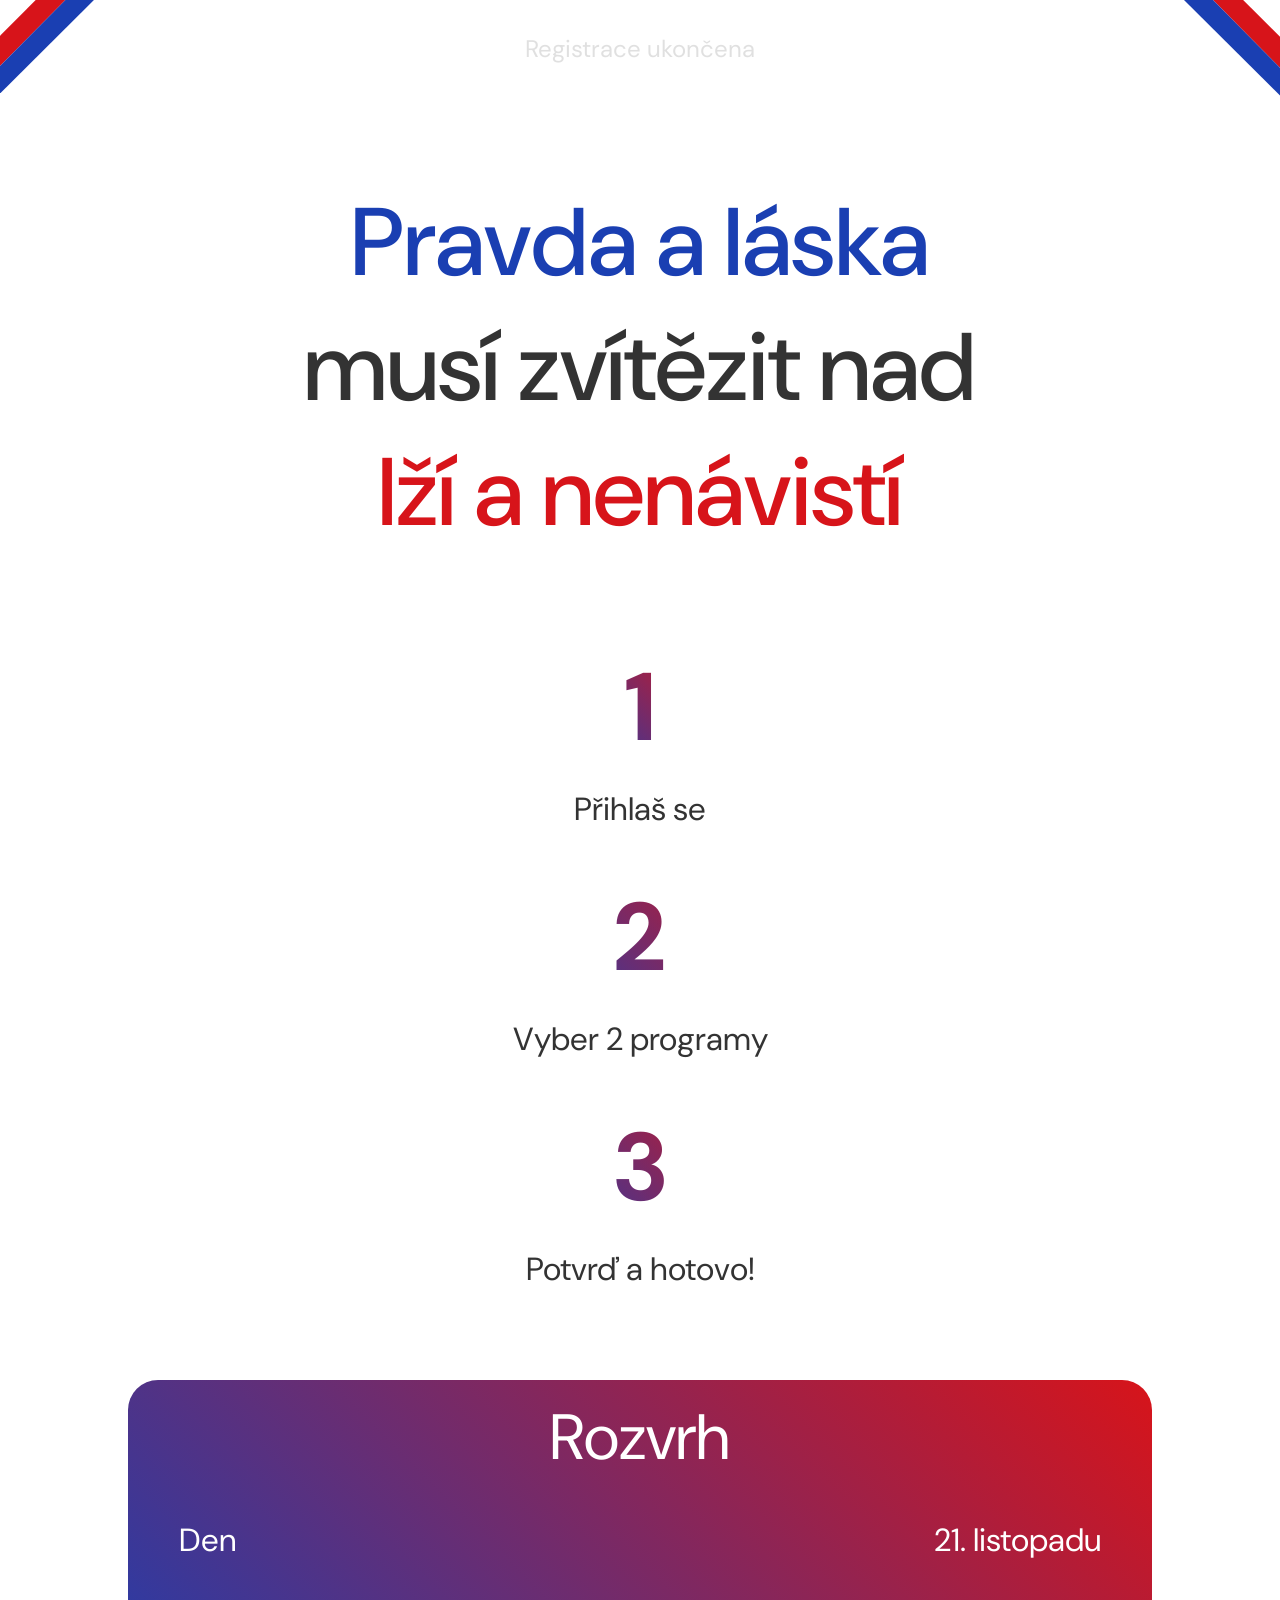
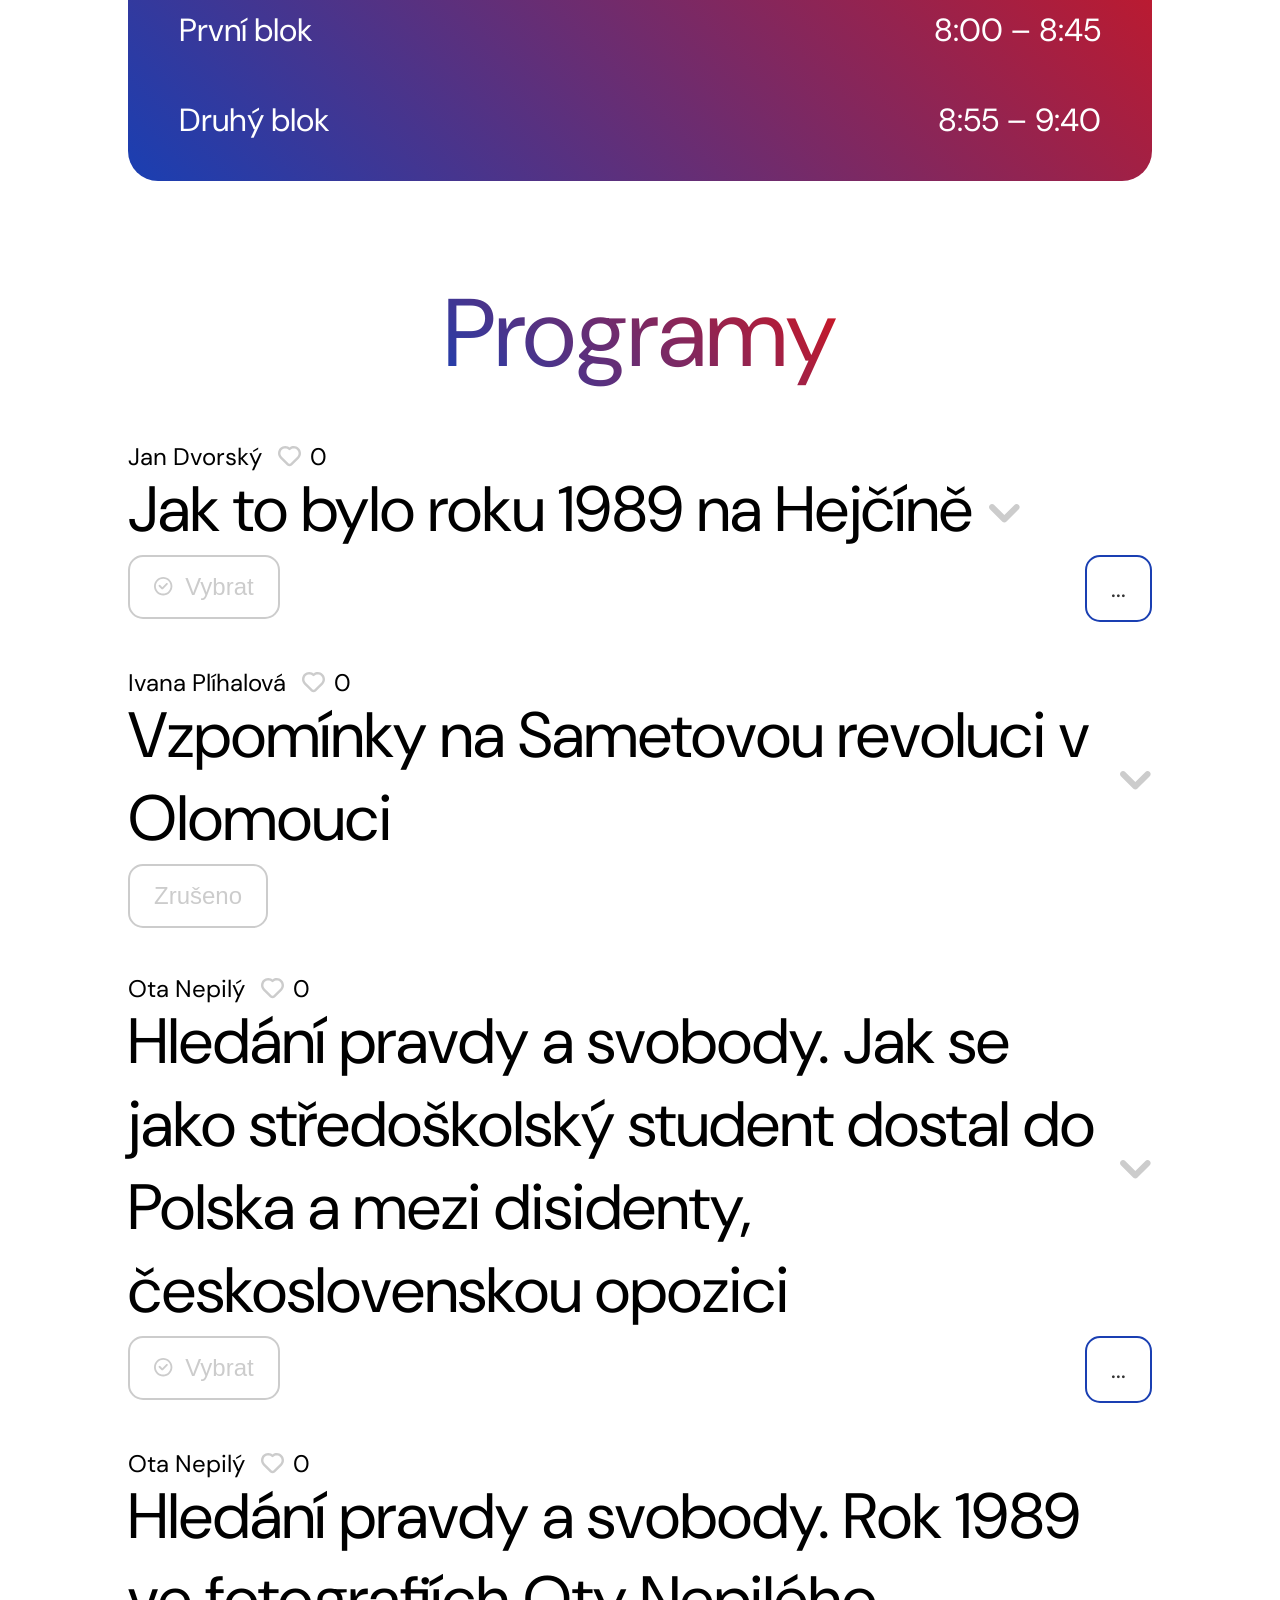
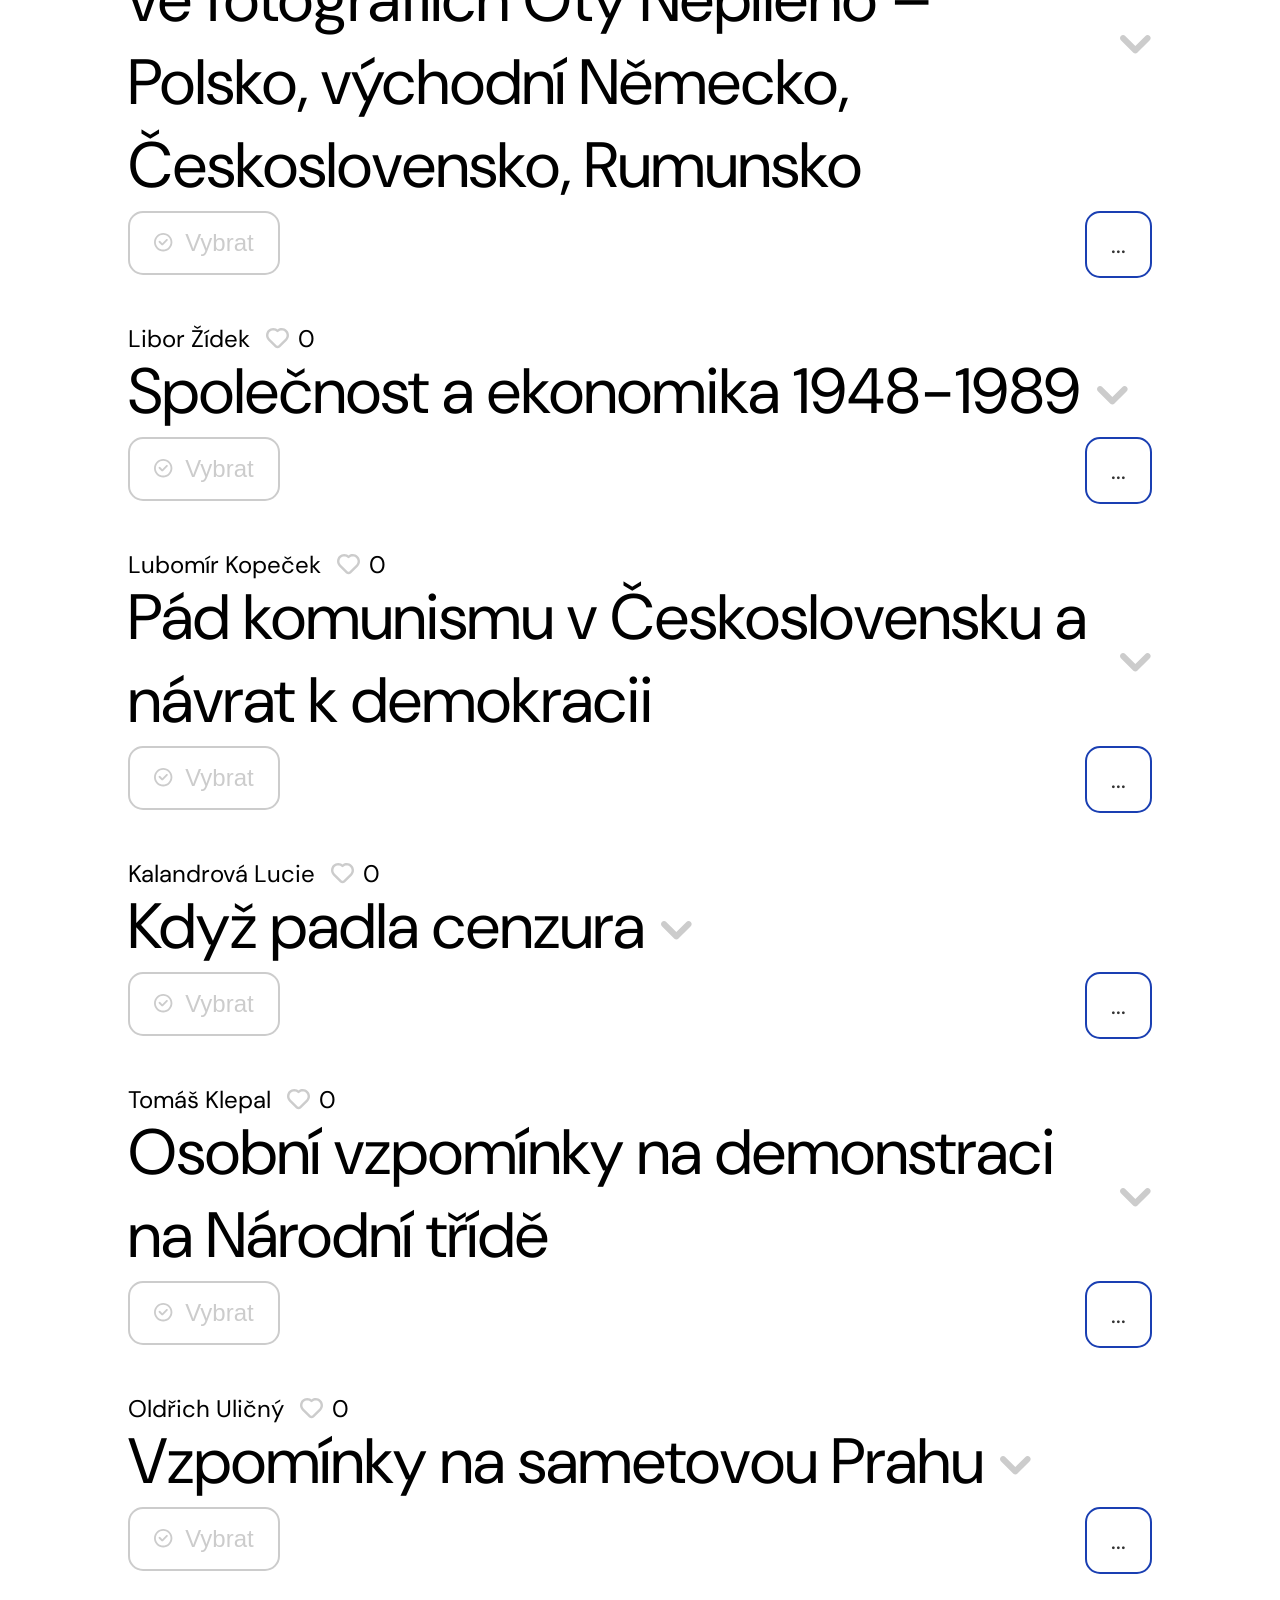
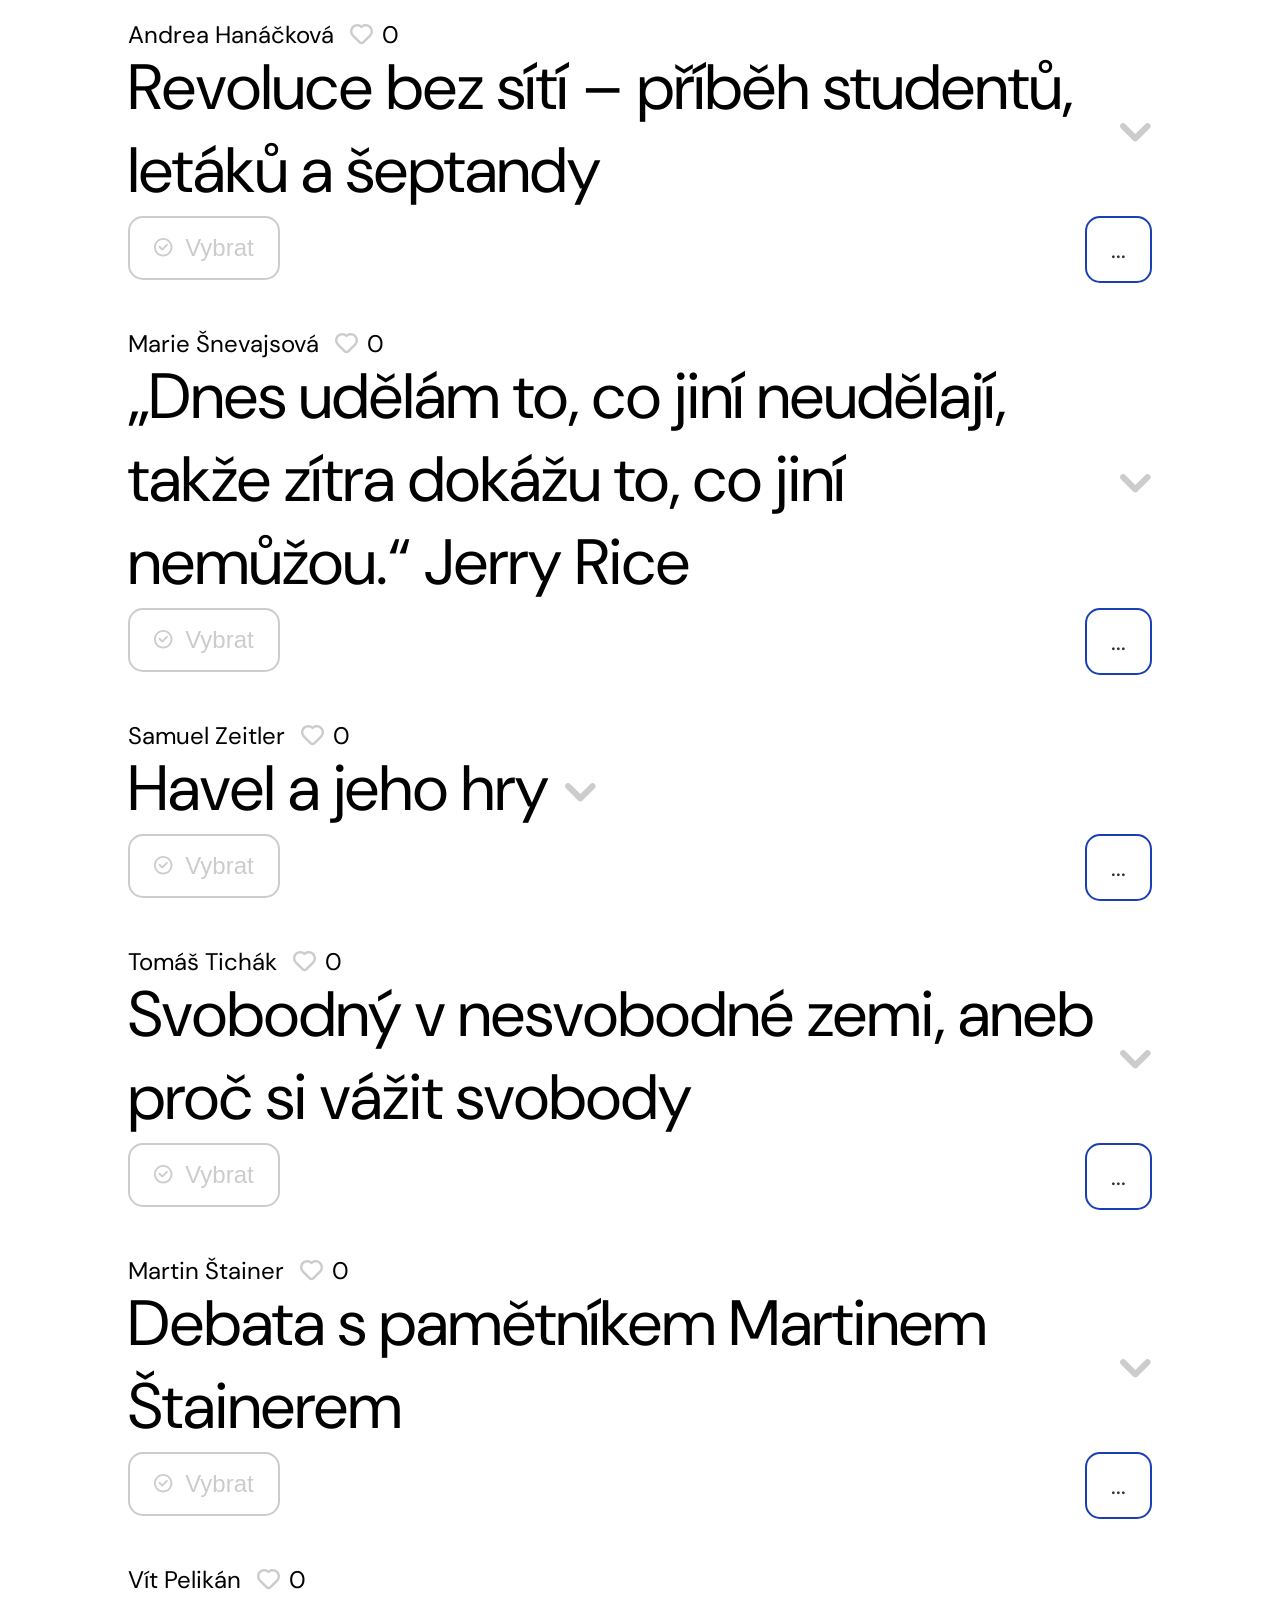
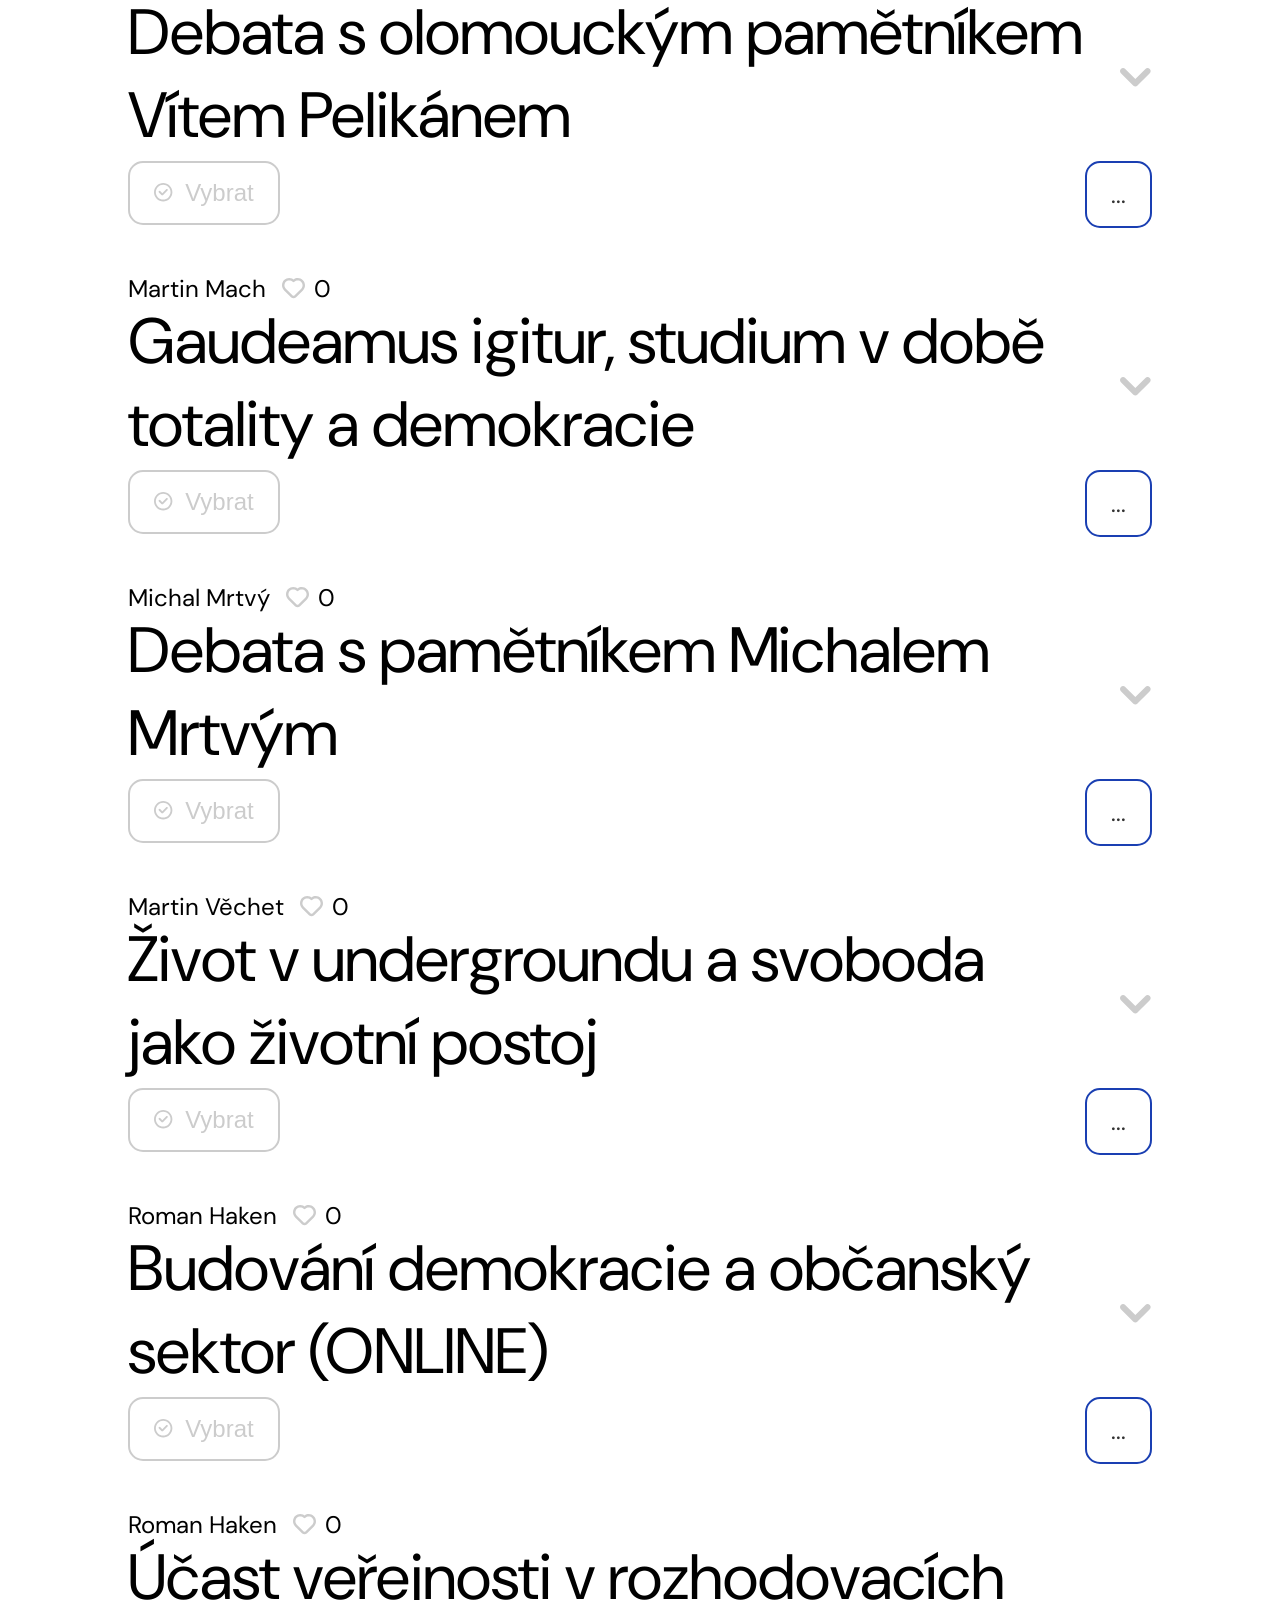
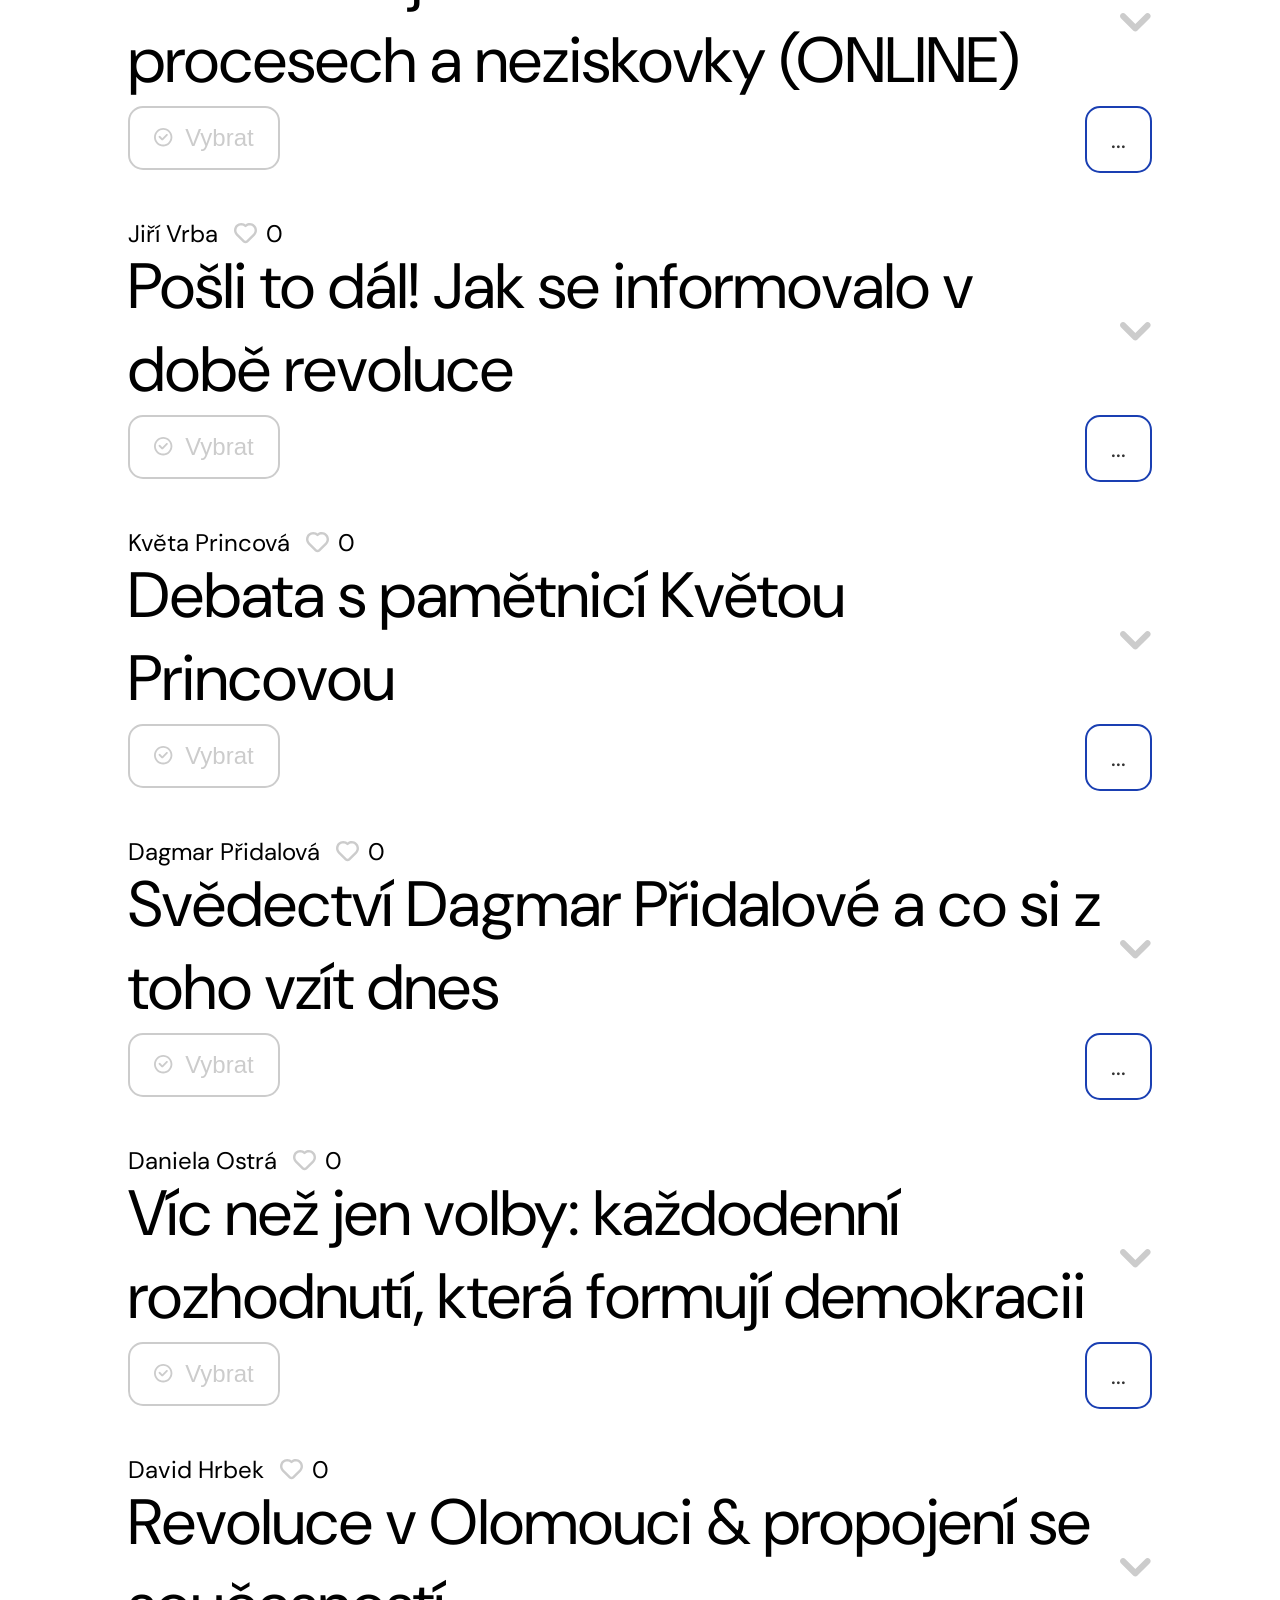
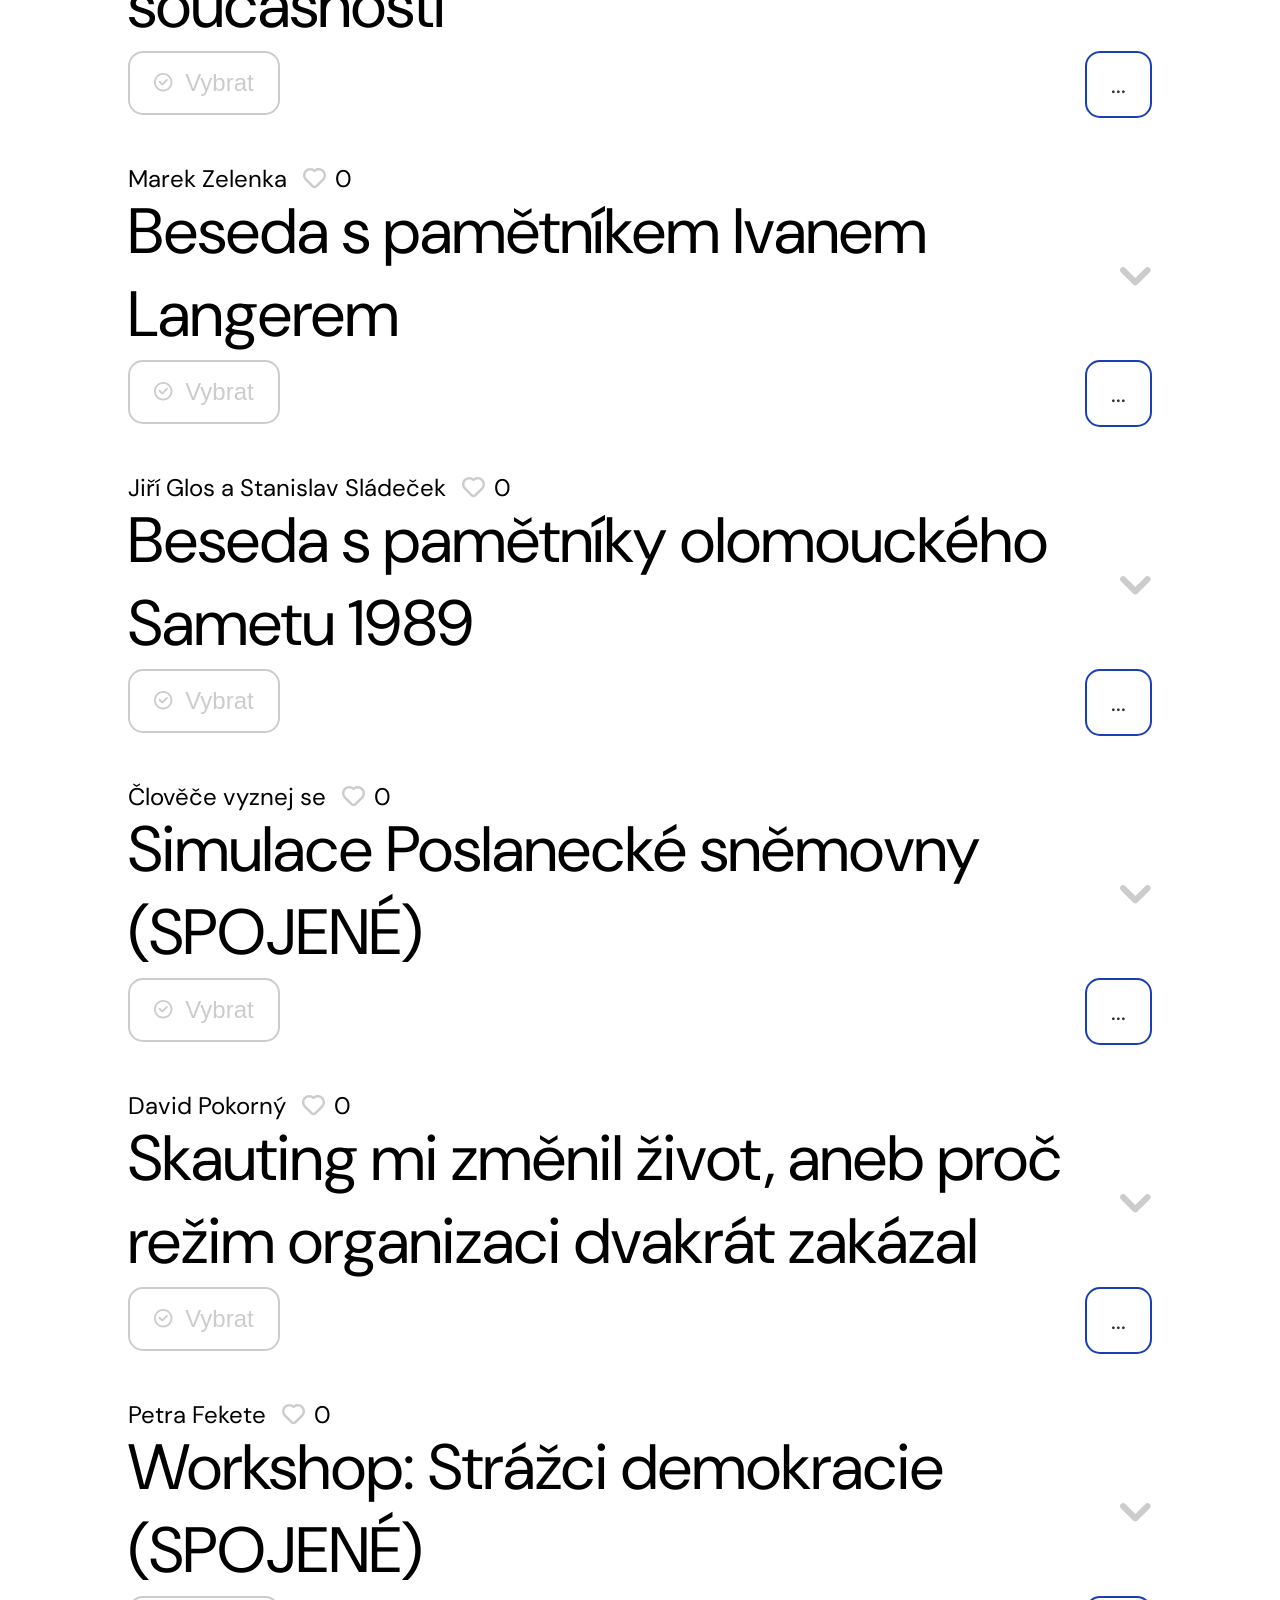
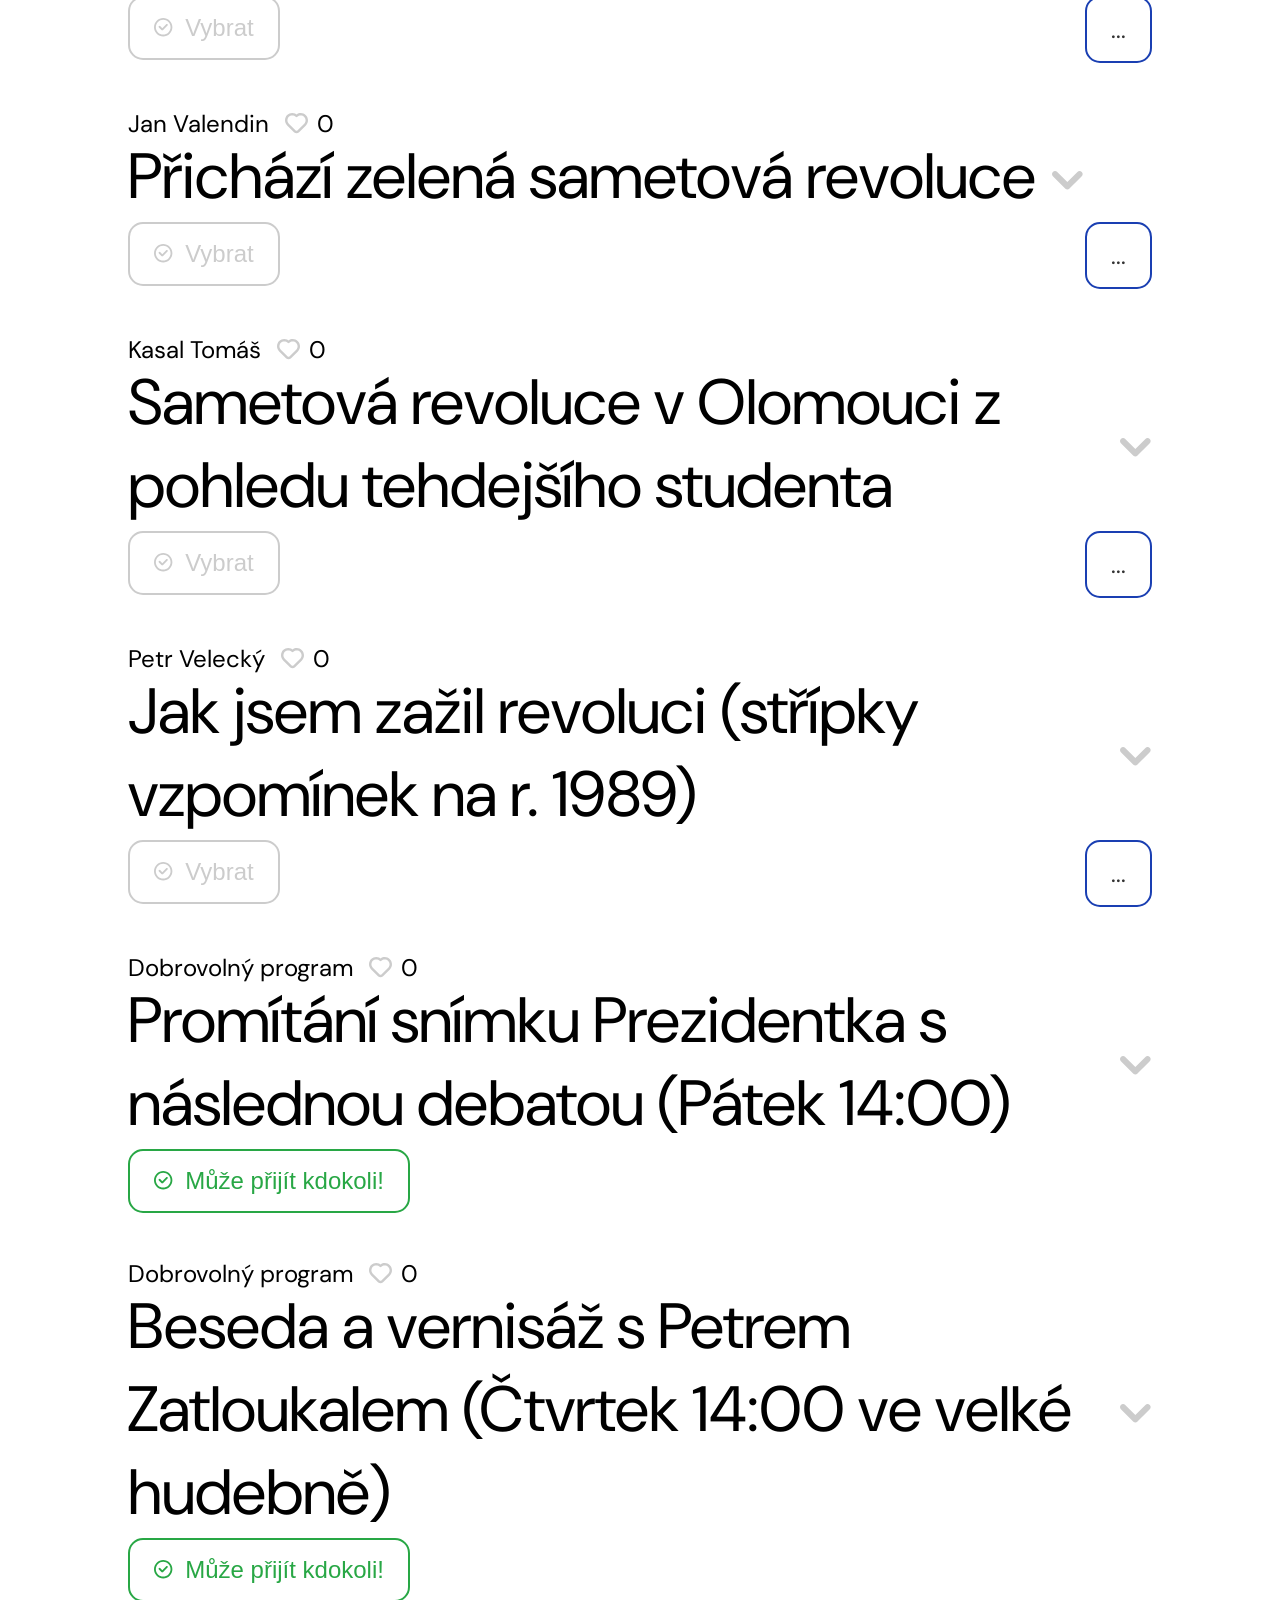
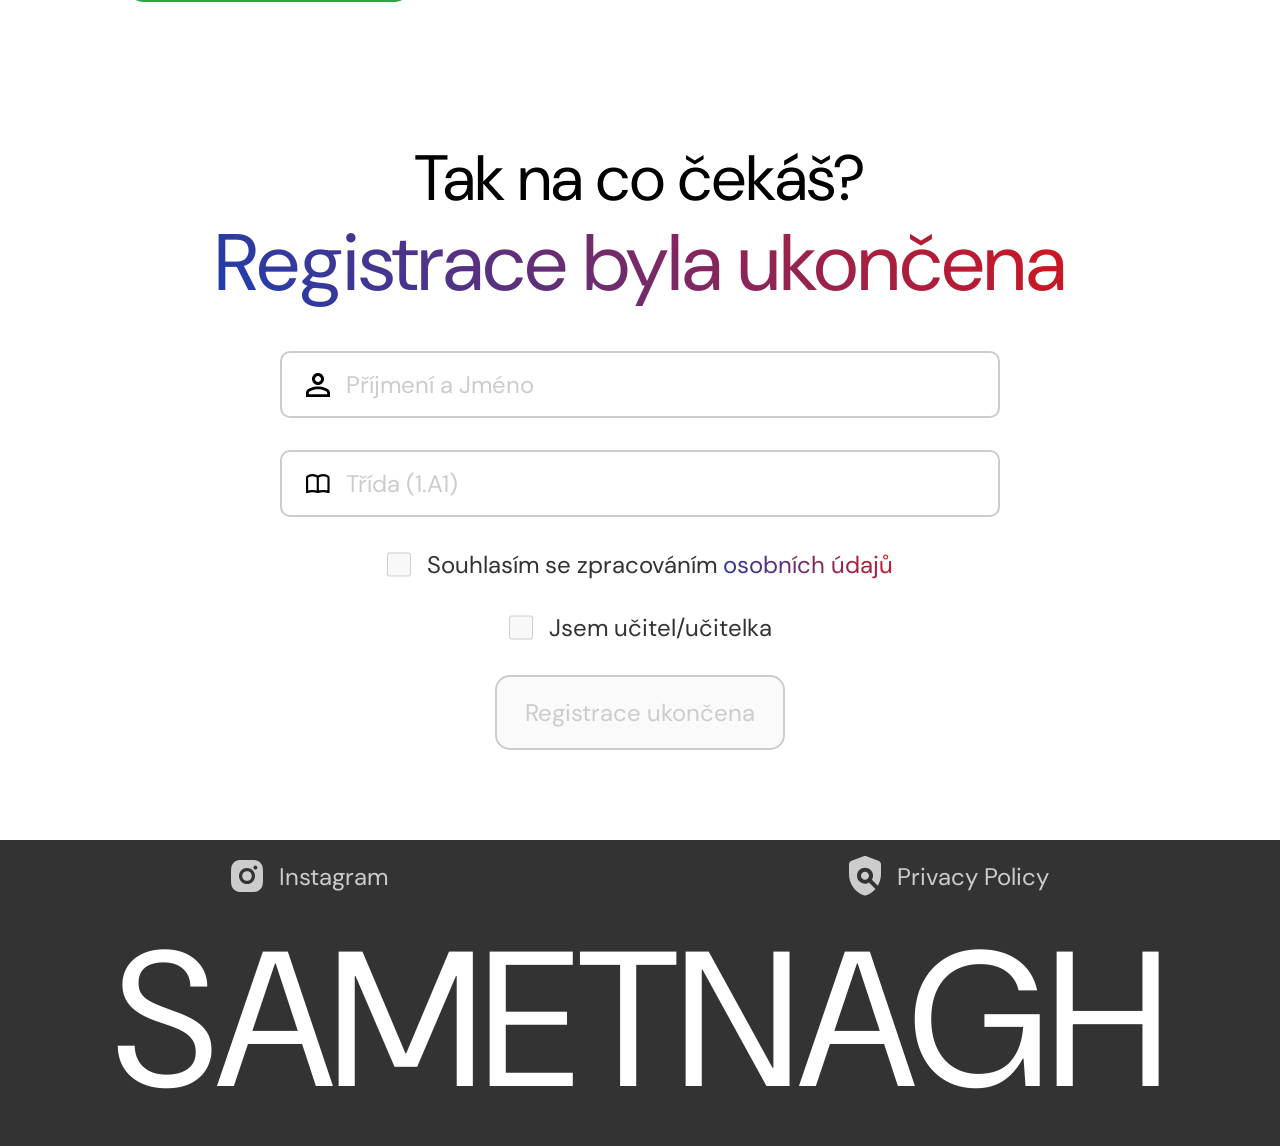
==== commit 8c8e5c98: "Changed program information and added new canceled functionality" ====
--- a/index.html
+++ b/index.html
@@ -112,9 +112,9 @@
 							<svg xmlns="http://www.w3.org/2000/svg" viewBox="0 0 18 18" fill="none">
 								<path d="M12.6856 7.0794C12.7658 6.99921 12.8295 6.90401 12.8729 6.79923C12.9163 6.69446 12.9386 6.58216 12.9386 6.46875C12.9386 6.35534 12.9163 6.24304 12.8729 6.13827C12.8295 6.03349 12.7658 5.93829 12.6856 5.8581C12.6055 5.77791 12.5103 5.7143 12.4055 5.6709C12.3007 5.6275 12.1884 5.60516 12.075 5.60516C11.9616 5.60516 11.8493 5.6275 11.7445 5.6709C11.6397 5.7143 11.5445 5.77791 11.4643 5.8581L7.7625 9.56168L5.78565 7.5831C5.70546 7.50291 5.61026 7.4393 5.50548 7.3959C5.40071 7.3525 5.28841 7.33016 5.175 7.33016C5.06159 7.33016 4.94929 7.3525 4.84452 7.3959C4.73974 7.4393 4.64454 7.50291 4.56435 7.5831C4.48416 7.66329 4.42055 7.75849 4.37715 7.86327C4.33375 7.96804 4.31141 8.08034 4.31141 8.19375C4.31141 8.30716 4.33375 8.41946 4.37715 8.52423C4.42055 8.62901 4.48416 8.72421 4.56435 8.8044L7.15185 11.3919C7.23197 11.4722 7.32715 11.5359 7.43193 11.5794C7.53672 11.6229 7.64905 11.6453 7.7625 11.6453C7.87595 11.6453 7.98828 11.6229 8.09307 11.5794C8.19785 11.5359 8.29303 11.4722 8.37315 11.3919L12.6856 7.0794ZM8.625 0C6.33751 0 4.14371 0.908703 2.5262 2.5262C0.908703 4.14371 0 6.33751 0 8.625C0 10.9125 0.908703 13.1063 2.5262 14.7238C4.14371 16.3413 6.33751 17.25 8.625 17.25C10.9125 17.25 13.1063 16.3413 14.7238 14.7238C16.3413 13.1063 17.25 10.9125 17.25 8.625C17.25 6.33751 16.3413 4.14371 14.7238 2.5262C13.1063 0.908703 10.9125 0 8.625 0ZM1.725 8.625C1.725 6.79501 2.45196 5.03996 3.74596 3.74596C5.03996 2.45196 6.79501 1.725 8.625 1.725C10.455 1.725 12.21 2.45196 13.504 3.74596C14.798 5.03996 15.525 6.79501 15.525 8.625C15.525 10.455 14.798 12.21 13.504 13.504C12.21 14.798 10.455 15.525 8.625 15.525C6.79501 15.525 5.03996 14.798 3.74596 13.504C2.45196 12.21 1.725 10.455 1.725 8.625Z" fill="#CCCCCC"/>
 							</svg>
-							Vybrat
-						</button>
-						<div class="program__capacity">...</div>
+							Zrušeno
+						</button>
+						<div class="program__capacity" hidden>...</div>
 					</form>
 				</div>
 
@@ -673,12 +673,12 @@
 						<span>0</span>
 					</div>
 					<div class="program__title">
-						<span>Beseda s politoložkou Danielou Ostrou</span>
-						<svg xmlns="http://www.w3.org/2000/svg" viewBox="0 0 18 11" fill="none">
-							<path d="M7.53624 9.96306C8.21366 10.5156 9.21325 10.4761 9.84484 9.8449L16.7443 2.94451C17.4179 2.27086 17.4179 1.17872 16.7443 0.505056C16.0706 -0.168263 14.9783 -0.168493 14.3048 0.505056L8.62413 6.18572L2.94445 0.505056C2.27082 -0.168418 1.17862 -0.168418 0.504993 0.505056C-0.168256 1.1787 -0.168406 2.27096 0.504993 2.94451L7.40538 9.8449L7.53624 9.96306Z" fill="#CCCCCC"/>
-						</svg>
-					</div>
-					<span class="program__description">Daniela Ostrá je odborná asistentka na Katedře politologie a evropských studií na Univerzitě Palackého.</span>
+						<span>Víc než jen volby: každodenní rozhodnutí, která formují demokracii</span>
+						<svg xmlns="http://www.w3.org/2000/svg" viewBox="0 0 18 11" fill="none">
+							<path d="M7.53624 9.96306C8.21366 10.5156 9.21325 10.4761 9.84484 9.8449L16.7443 2.94451C17.4179 2.27086 17.4179 1.17872 16.7443 0.505056C16.0706 -0.168263 14.9783 -0.168493 14.3048 0.505056L8.62413 6.18572L2.94445 0.505056C2.27082 -0.168418 1.17862 -0.168418 0.504993 0.505056C-0.168256 1.1787 -0.168406 2.27096 0.504993 2.94451L7.40538 9.8449L7.53624 9.96306Z" fill="#CCCCCC"/>
+						</svg>
+					</div>
+					<span class="program__description">Demokracie nekončí u volebních uren. Každý den děláme rozhodnutí, která ovlivňují prostředí, ve kterém žijeme – od způsobu, jak diskutujeme na sociálních sítích, až po to, jak reagujeme na nespravedlnost kolem nás. Přednáška studentům ukáže, že aktivní občanství není složitý pojem, ale soubor drobných kroků, které může dělat každý. Společně prozkoumáme, jak může běžné chování posilovat nebo oslabovat demokratické hodnoty a proč má smysl zajímat se o veřejné dění už teď.</span>
 					<form class="program__buttons">
 						<button class="program__button" type="button">
 							<svg xmlns="http://www.w3.org/2000/svg" viewBox="0 0 18 18" fill="none">
@@ -704,21 +704,21 @@
 							<path d="M7.53624 9.96306C8.21366 10.5156 9.21325 10.4761 9.84484 9.8449L16.7443 2.94451C17.4179 2.27086 17.4179 1.17872 16.7443 0.505056C16.0706 -0.168263 14.9783 -0.168493 14.3048 0.505056L8.62413 6.18572L2.94445 0.505056C2.27082 -0.168418 1.17862 -0.168418 0.504993 0.505056C-0.168256 1.1787 -0.168406 2.27096 0.504993 2.94451L7.40538 9.8449L7.53624 9.96306Z" fill="#CCCCCC"/>
 						</svg>
 					</div>
-					<span class="program__description"></span>
-					<form class="program__buttons">
-						<button class="program__button" type="button">
-							<svg xmlns="http://www.w3.org/2000/svg" viewBox="0 0 18 18" fill="none">
-								<path d="M12.6856 7.0794C12.7658 6.99921 12.8295 6.90401 12.8729 6.79923C12.9163 6.69446 12.9386 6.58216 12.9386 6.46875C12.9386 6.35534 12.9163 6.24304 12.8729 6.13827C12.8295 6.03349 12.7658 5.93829 12.6856 5.8581C12.6055 5.77791 12.5103 5.7143 12.4055 5.6709C12.3007 5.6275 12.1884 5.60516 12.075 5.60516C11.9616 5.60516 11.8493 5.6275 11.7445 5.6709C11.6397 5.7143 11.5445 5.77791 11.4643 5.8581L7.7625 9.56168L5.78565 7.5831C5.70546 7.50291 5.61026 7.4393 5.50548 7.3959C5.40071 7.3525 5.28841 7.33016 5.175 7.33016C5.06159 7.33016 4.94929 7.3525 4.84452 7.3959C4.73974 7.4393 4.64454 7.50291 4.56435 7.5831C4.48416 7.66329 4.42055 7.75849 4.37715 7.86327C4.33375 7.96804 4.31141 8.08034 4.31141 8.19375C4.31141 8.30716 4.33375 8.41946 4.37715 8.52423C4.42055 8.62901 4.48416 8.72421 4.56435 8.8044L7.15185 11.3919C7.23197 11.4722 7.32715 11.5359 7.43193 11.5794C7.53672 11.6229 7.64905 11.6453 7.7625 11.6453C7.87595 11.6453 7.98828 11.6229 8.09307 11.5794C8.19785 11.5359 8.29303 11.4722 8.37315 11.3919L12.6856 7.0794ZM8.625 0C6.33751 0 4.14371 0.908703 2.5262 2.5262C0.908703 4.14371 0 6.33751 0 8.625C0 10.9125 0.908703 13.1063 2.5262 14.7238C4.14371 16.3413 6.33751 17.25 8.625 17.25C10.9125 17.25 13.1063 16.3413 14.7238 14.7238C16.3413 13.1063 17.25 10.9125 17.25 8.625C17.25 6.33751 16.3413 4.14371 14.7238 2.5262C13.1063 0.908703 10.9125 0 8.625 0ZM1.725 8.625C1.725 6.79501 2.45196 5.03996 3.74596 3.74596C5.03996 2.45196 6.79501 1.725 8.625 1.725C10.455 1.725 12.21 2.45196 13.504 3.74596C14.798 5.03996 15.525 6.79501 15.525 8.625C15.525 10.455 14.798 12.21 13.504 13.504C12.21 14.798 10.455 15.525 8.625 15.525C6.79501 15.525 5.03996 14.798 3.74596 13.504C2.45196 12.21 1.725 10.455 1.725 8.625Z" fill="#CCCCCC"/>
-							</svg>
-							Vybrat
-						</button>
-						<div class="program__capacity">...</div>
-					</form>
-				</div>
-
-				<div class="programs__program">
-					<div class="programs__header">
-						<span>Ivan Langer</span>
+					<span class="program__description">V rámci dvou bloků bude přímý účastník listopadových dnů, někdejší student Filozofické fakulty UP David Hrbek, otevřeně diskutovat se studenty a upřímně odpovídat na jejich otázky. Listopad 89 ovšem není zdaleka věc minulosti, je to neustále přítomné téma, jak se o tom velmi intenzivně přesvědčoval Hrbek v roce 2019 jako zaměstnanec Muzea umění Olomouc. Šlo o typické zneužívání politické moci tehdejším ministrem kultury Antonínem Staňkem, jenž téměř rok usiloval o zrušení muzea. Náš host byl tehdy v týmu zaměstnanců, kteří politikově zlovůli aktivně čelili i s rizikem vlastní existenční nejistoty.</span>
+					<form class="program__buttons">
+						<button class="program__button" type="button">
+							<svg xmlns="http://www.w3.org/2000/svg" viewBox="0 0 18 18" fill="none">
+								<path d="M12.6856 7.0794C12.7658 6.99921 12.8295 6.90401 12.8729 6.79923C12.9163 6.69446 12.9386 6.58216 12.9386 6.46875C12.9386 6.35534 12.9163 6.24304 12.8729 6.13827C12.8295 6.03349 12.7658 5.93829 12.6856 5.8581C12.6055 5.77791 12.5103 5.7143 12.4055 5.6709C12.3007 5.6275 12.1884 5.60516 12.075 5.60516C11.9616 5.60516 11.8493 5.6275 11.7445 5.6709C11.6397 5.7143 11.5445 5.77791 11.4643 5.8581L7.7625 9.56168L5.78565 7.5831C5.70546 7.50291 5.61026 7.4393 5.50548 7.3959C5.40071 7.3525 5.28841 7.33016 5.175 7.33016C5.06159 7.33016 4.94929 7.3525 4.84452 7.3959C4.73974 7.4393 4.64454 7.50291 4.56435 7.5831C4.48416 7.66329 4.42055 7.75849 4.37715 7.86327C4.33375 7.96804 4.31141 8.08034 4.31141 8.19375C4.31141 8.30716 4.33375 8.41946 4.37715 8.52423C4.42055 8.62901 4.48416 8.72421 4.56435 8.8044L7.15185 11.3919C7.23197 11.4722 7.32715 11.5359 7.43193 11.5794C7.53672 11.6229 7.64905 11.6453 7.7625 11.6453C7.87595 11.6453 7.98828 11.6229 8.09307 11.5794C8.19785 11.5359 8.29303 11.4722 8.37315 11.3919L12.6856 7.0794ZM8.625 0C6.33751 0 4.14371 0.908703 2.5262 2.5262C0.908703 4.14371 0 6.33751 0 8.625C0 10.9125 0.908703 13.1063 2.5262 14.7238C4.14371 16.3413 6.33751 17.25 8.625 17.25C10.9125 17.25 13.1063 16.3413 14.7238 14.7238C16.3413 13.1063 17.25 10.9125 17.25 8.625C17.25 6.33751 16.3413 4.14371 14.7238 2.5262C13.1063 0.908703 10.9125 0 8.625 0ZM1.725 8.625C1.725 6.79501 2.45196 5.03996 3.74596 3.74596C5.03996 2.45196 6.79501 1.725 8.625 1.725C10.455 1.725 12.21 2.45196 13.504 3.74596C14.798 5.03996 15.525 6.79501 15.525 8.625C15.525 10.455 14.798 12.21 13.504 13.504C12.21 14.798 10.455 15.525 8.625 15.525C6.79501 15.525 5.03996 14.798 3.74596 13.504C2.45196 12.21 1.725 10.455 1.725 8.625Z" fill="#CCCCCC"/>
+							</svg>
+							Vybrat
+						</button>
+						<div class="program__capacity">...</div>
+					</form>
+				</div>
+
+				<div class="programs__program">
+					<div class="programs__header">
+						<span>Marek Zelenka</span>
 						<svg xmlns="http://www.w3.org/2000/svg" viewBox="0 0 18 16" fill="none">
 							<path d="M5.44728 0C6.16311 0.00156823 6.87182 0.14469 7.53224 0.420898C7.93416 0.589005 8.31319 0.804987 8.66212 1.0625C9.58641 0.404168 10.7 0.0474973 11.8486 0.0546875C13.2784 0.0636676 14.6472 0.635201 15.6582 1.64648C16.6692 2.65777 17.2408 4.02697 17.25 5.45703C17.2592 6.88713 16.705 8.2639 15.707 9.28809L15.6992 9.2959L10.5742 14.4238C10.0646 14.9336 9.37321 15.2197 8.65236 15.2197C8.0216 15.2197 7.41331 15.0008 6.9297 14.6045L6.73048 14.4238L1.60548 9.29688V9.2959C1.09882 8.79251 0.69635 8.19422 0.420914 7.53516C0.14485 6.8745 0.00158247 6.16526 1.52588e-05 5.44922C-0.00149075 4.73333 0.138033 4.02403 0.411148 3.3623C0.684317 2.70047 1.08569 2.09914 1.59181 1.59277C2.09795 1.0864 2.69969 0.685462 3.36134 0.412109C4.02284 0.138866 4.7316 -0.00152696 5.44728 0ZM5.44337 1.8125C4.9664 1.81149 4.49365 1.90477 4.05275 2.08691C3.61193 2.26906 3.21135 2.5366 2.87404 2.87402C2.53671 3.21151 2.26906 3.61252 2.08693 4.05371C1.90484 4.49488 1.81152 4.96799 1.81252 5.44531C1.81356 5.92266 1.90881 6.39554 2.09279 6.83594C2.2539 7.22149 2.48055 7.57604 2.76173 7.88379L2.88478 8.0127L2.88771 8.01562L8.01271 13.1426C8.18249 13.3122 8.4126 13.4072 8.65236 13.4072C8.89212 13.4072 9.12222 13.3122 9.29201 13.1426L14.4131 8.01855C15.0757 7.33627 15.4436 6.42037 15.4375 5.46875C15.4314 4.51513 15.0499 3.60188 14.376 2.92773C13.7021 2.25379 12.7896 1.87316 11.8369 1.86719C10.8843 1.8613 9.96739 2.23093 9.28517 2.89648C8.92893 3.24385 8.35914 3.23905 8.0088 2.88574C7.67289 2.54672 7.27318 2.27688 6.83302 2.09277C6.39288 1.90869 5.9204 1.81355 5.44337 1.8125Z" fill="#CCCCCC"/>
 						</svg>
--- a/index.css
+++ b/index.css
@@ -290,10 +290,15 @@
 	transition: all 0.2s ease-in-out;
 }
 
-.program__button:disabled,
-.program__button-voluntary:disabled {
+.program__button:disabled {
 	border: 2px solid var(--neutral-color);
 	color: var(--neutral-color);
+	background-color: var(--light-color);
+}
+
+.program__button-voluntary:disabled {
+	border: 2px solid var(--green-color);
+	color: var(--green-color);
 	background-color: var(--light-color);
 }
 
@@ -303,10 +308,15 @@
 	margin-right: 0.75rem;
 }
 
-.program__button:disabled > svg path,
+.program__button:disabled > svg path {
+	fill: var(--neutral-color);
+}
+
 .program__button-voluntary:disabled > svg path {
-	fill: var(--neutral-color);
-}
+	fill: var(--green-color);
+}
+
+
 
 .program__capacity {
 	align-self: flex-start;
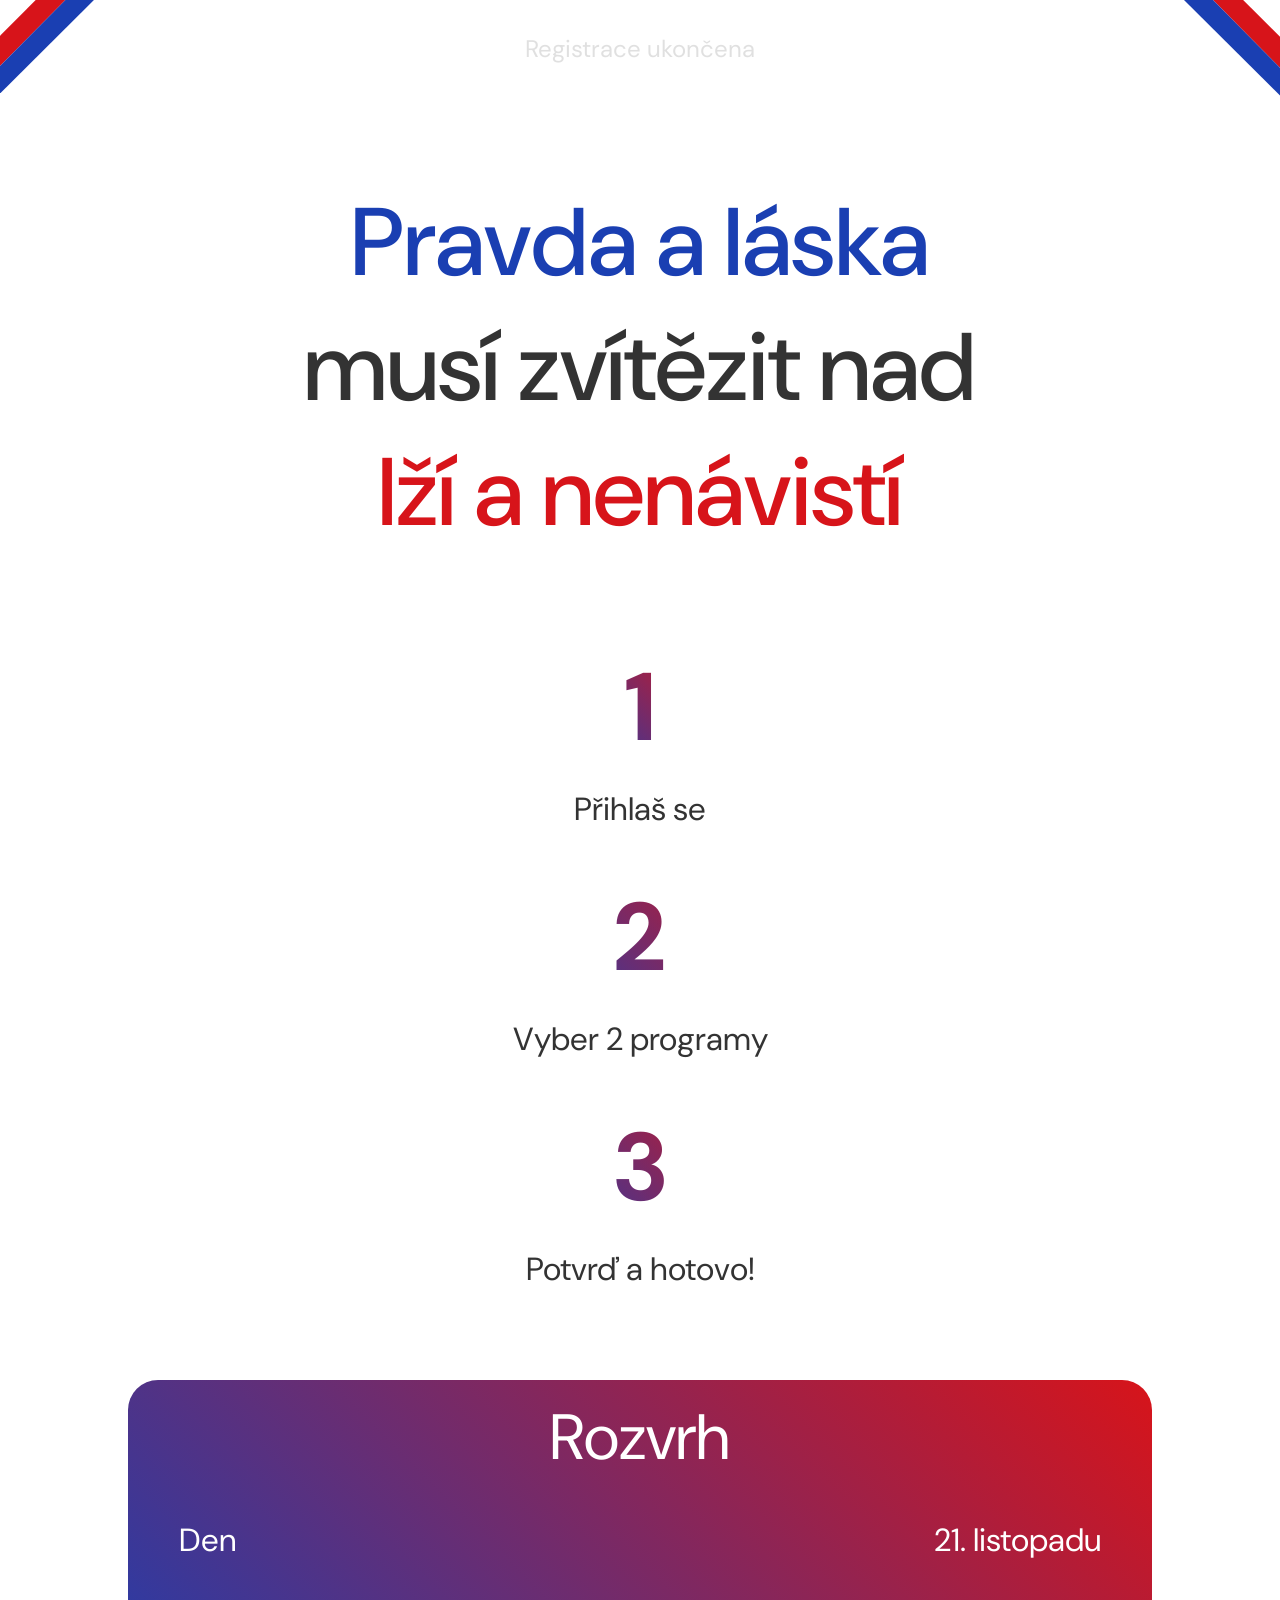
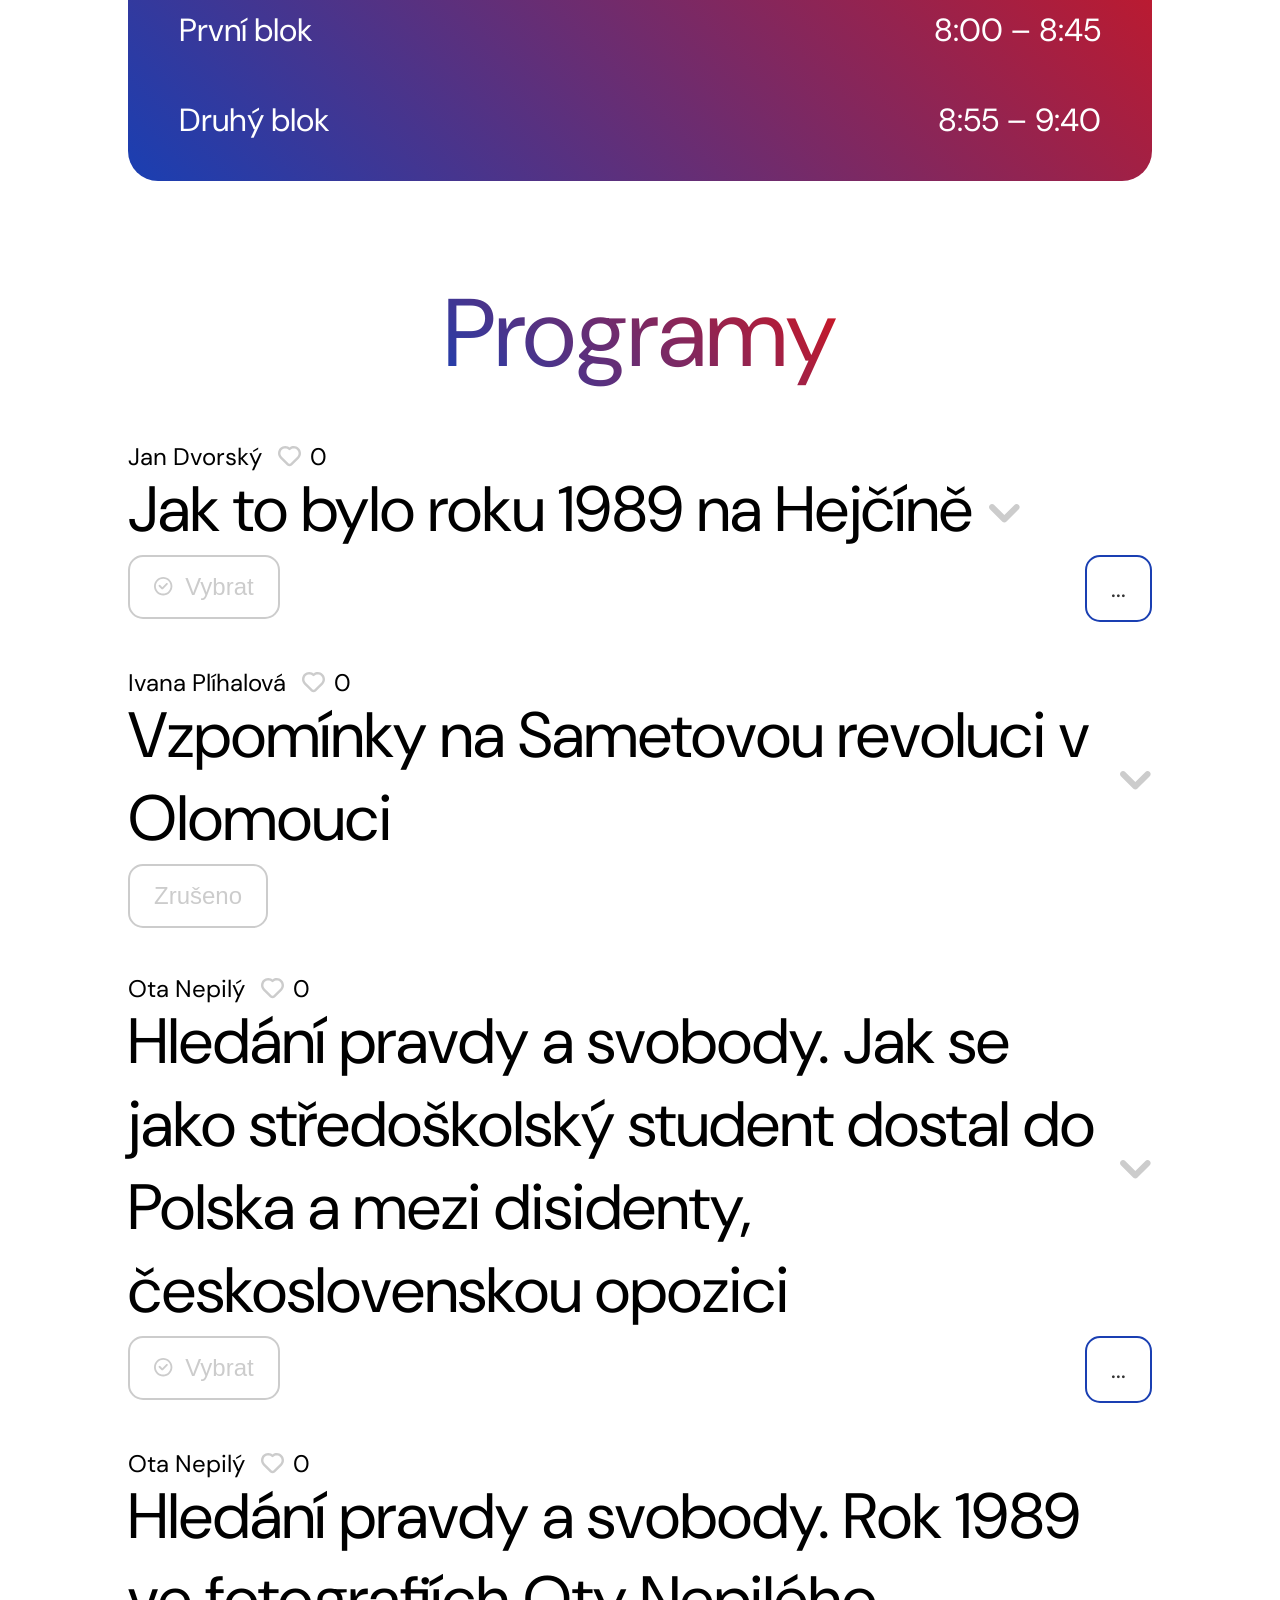
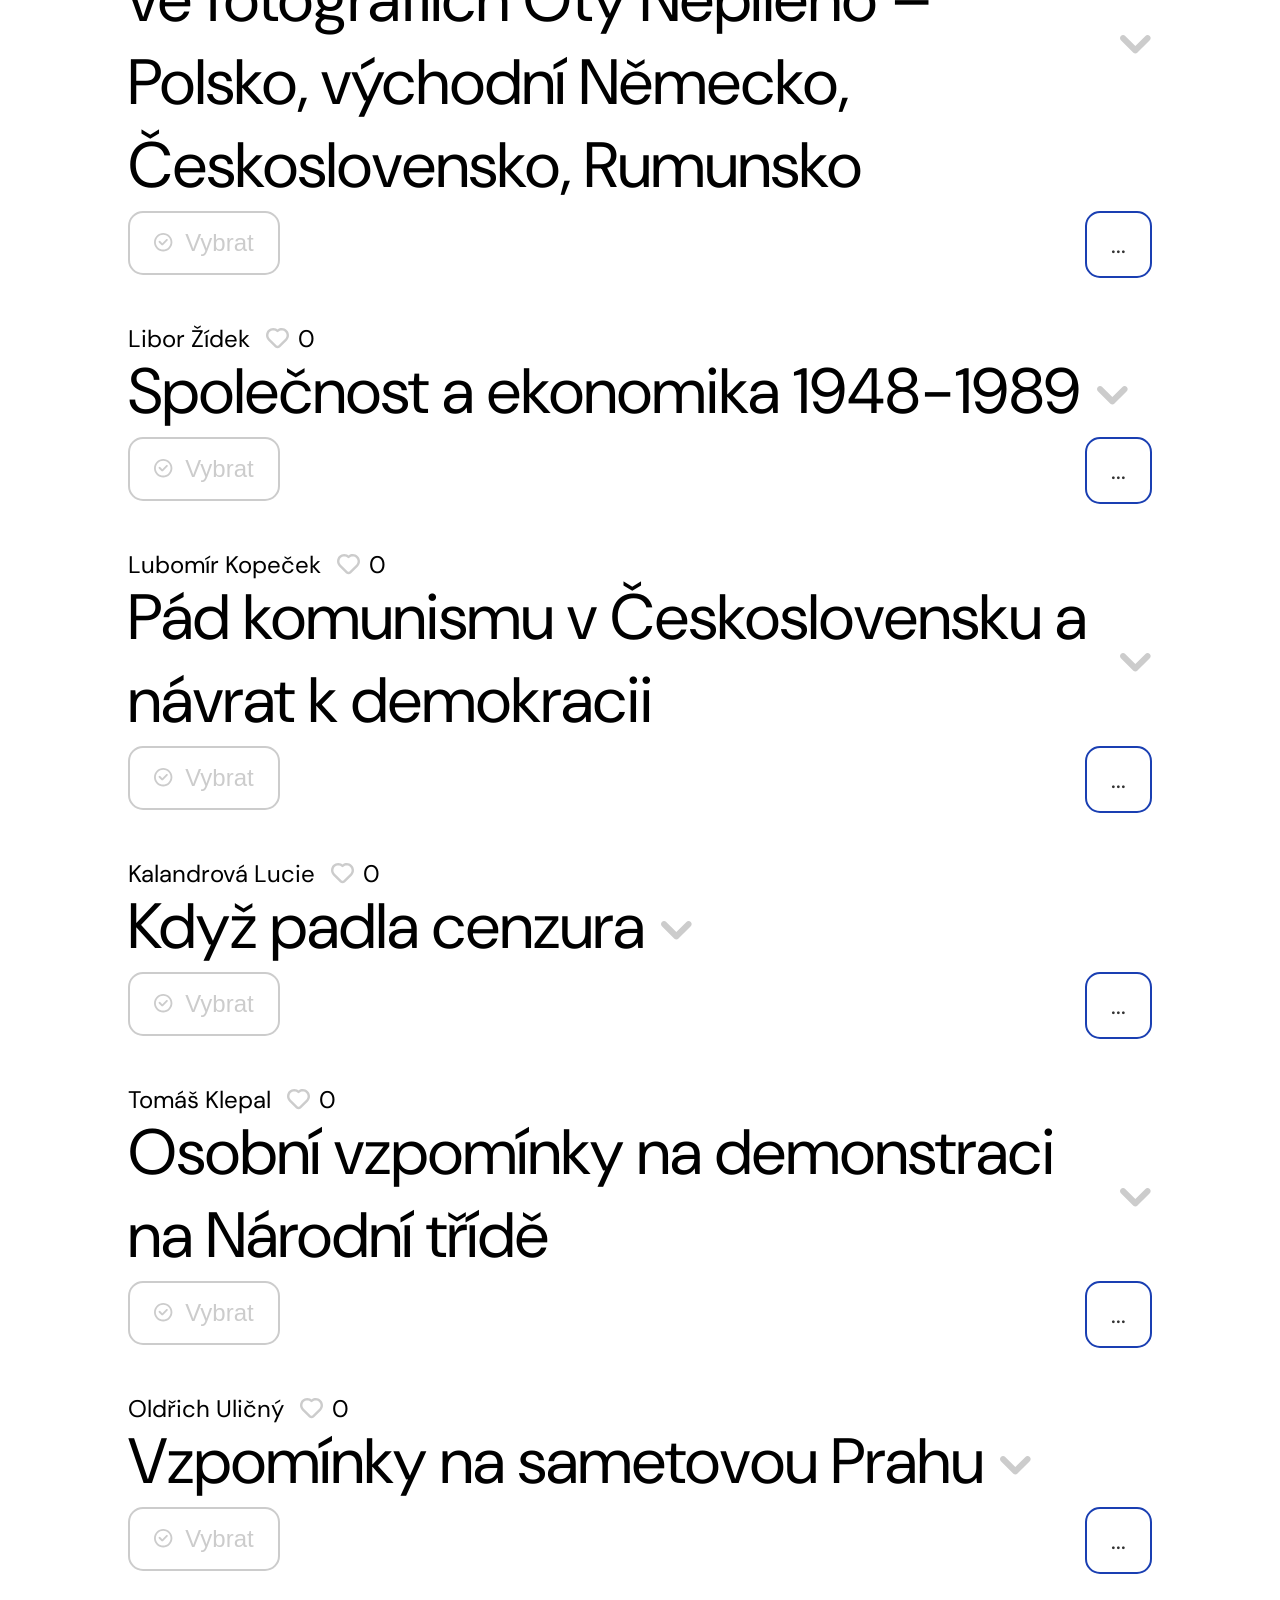
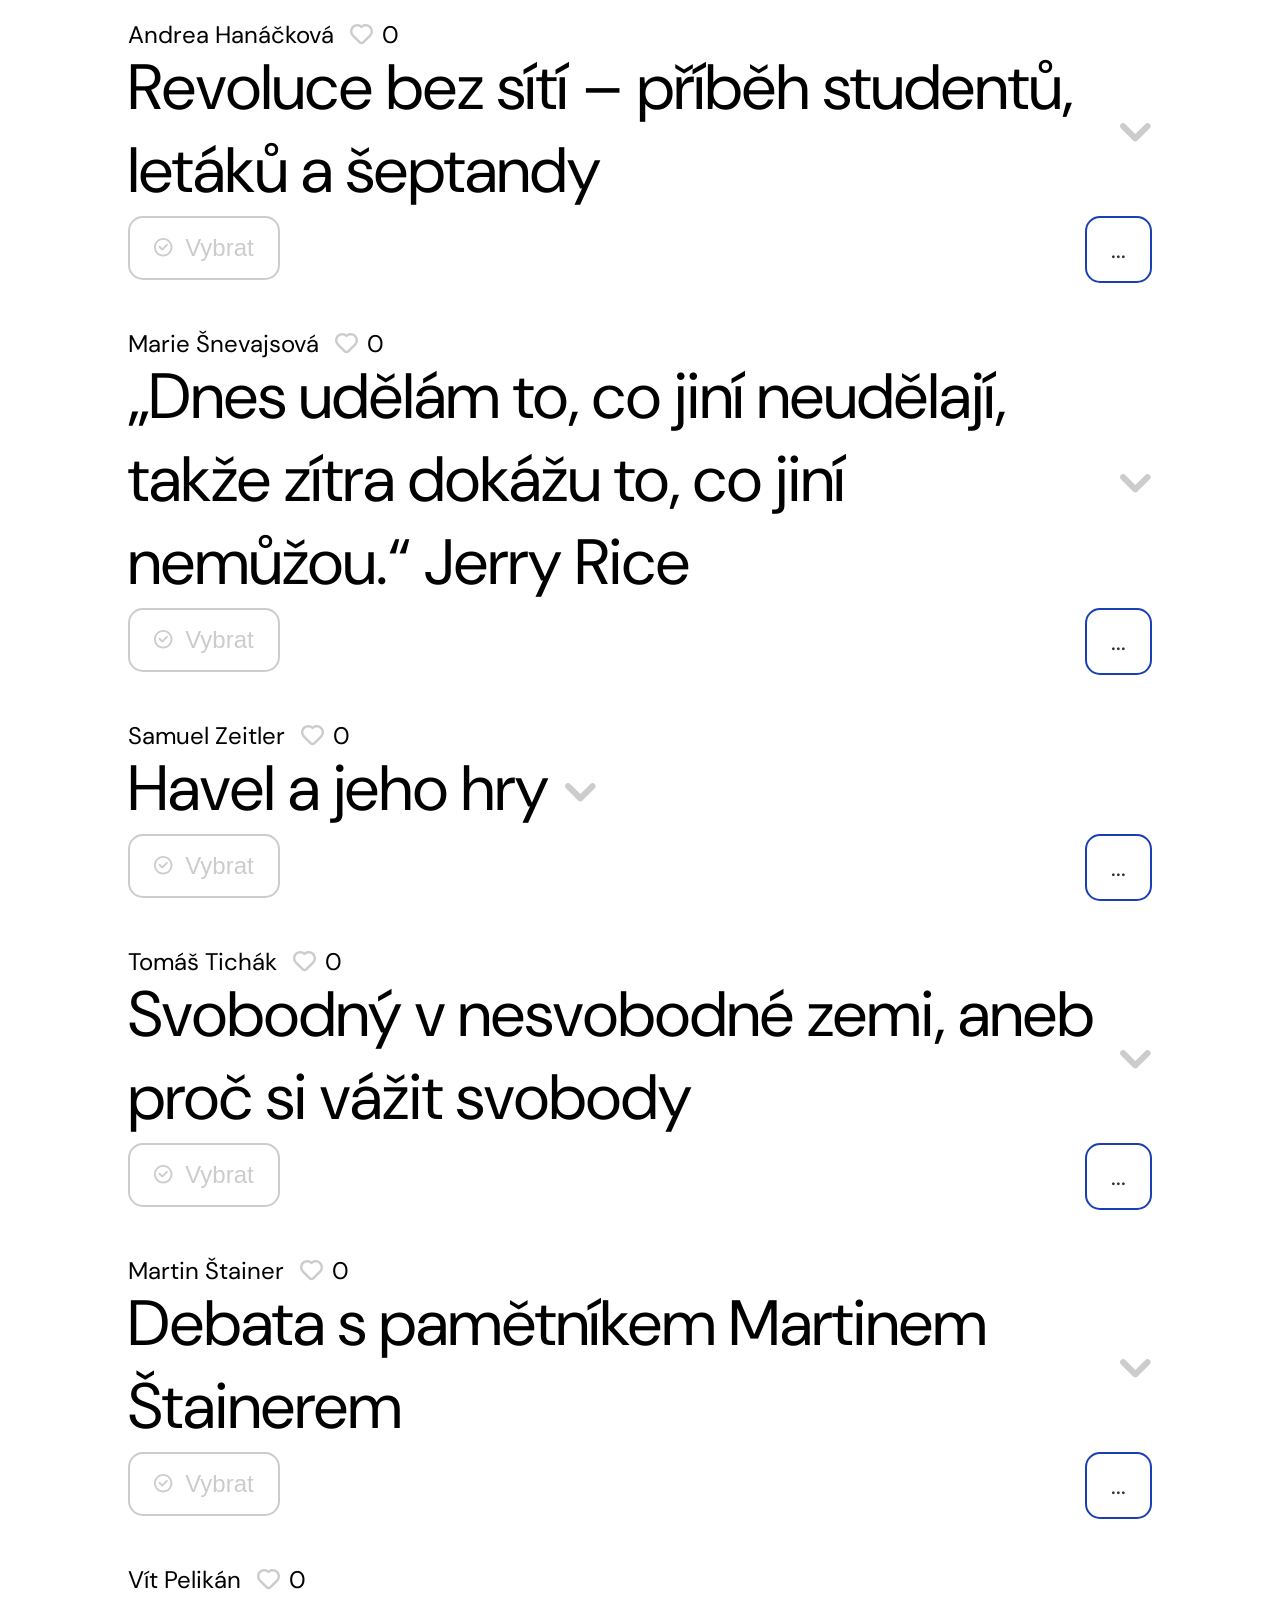
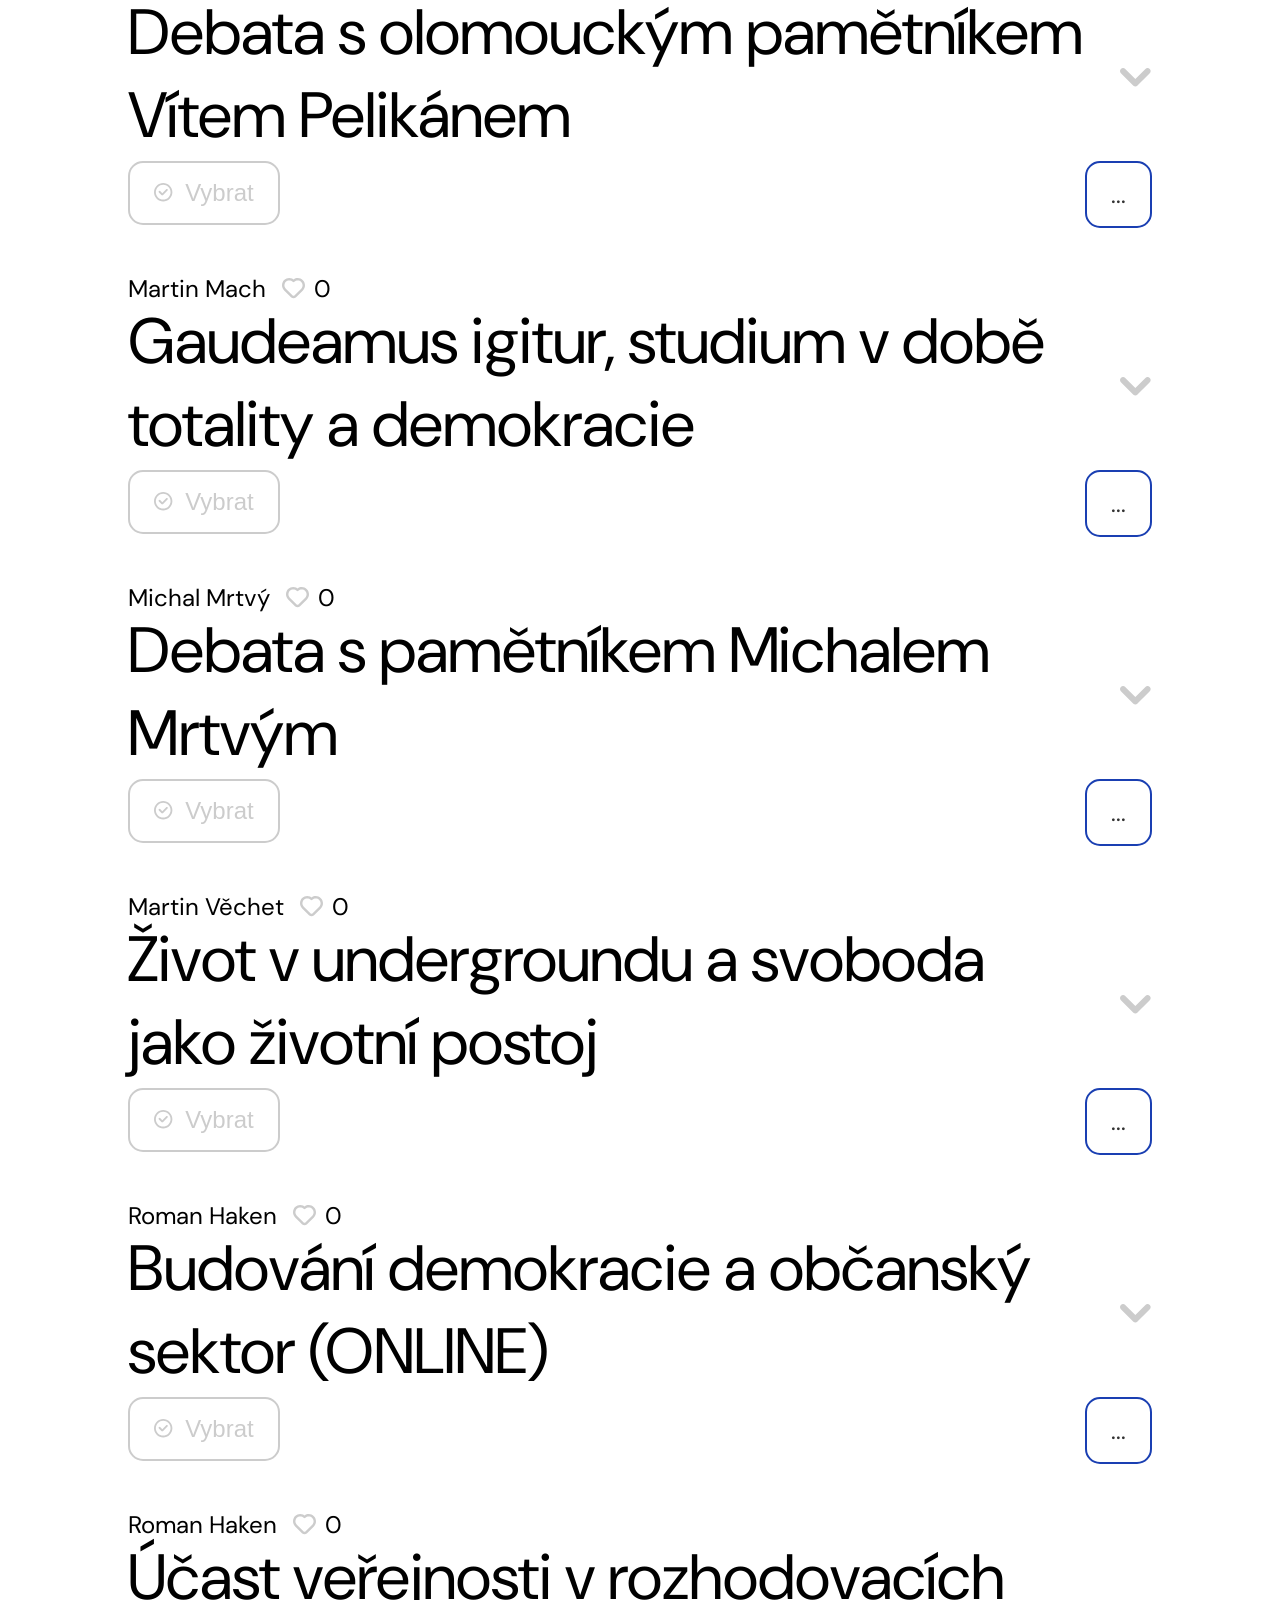
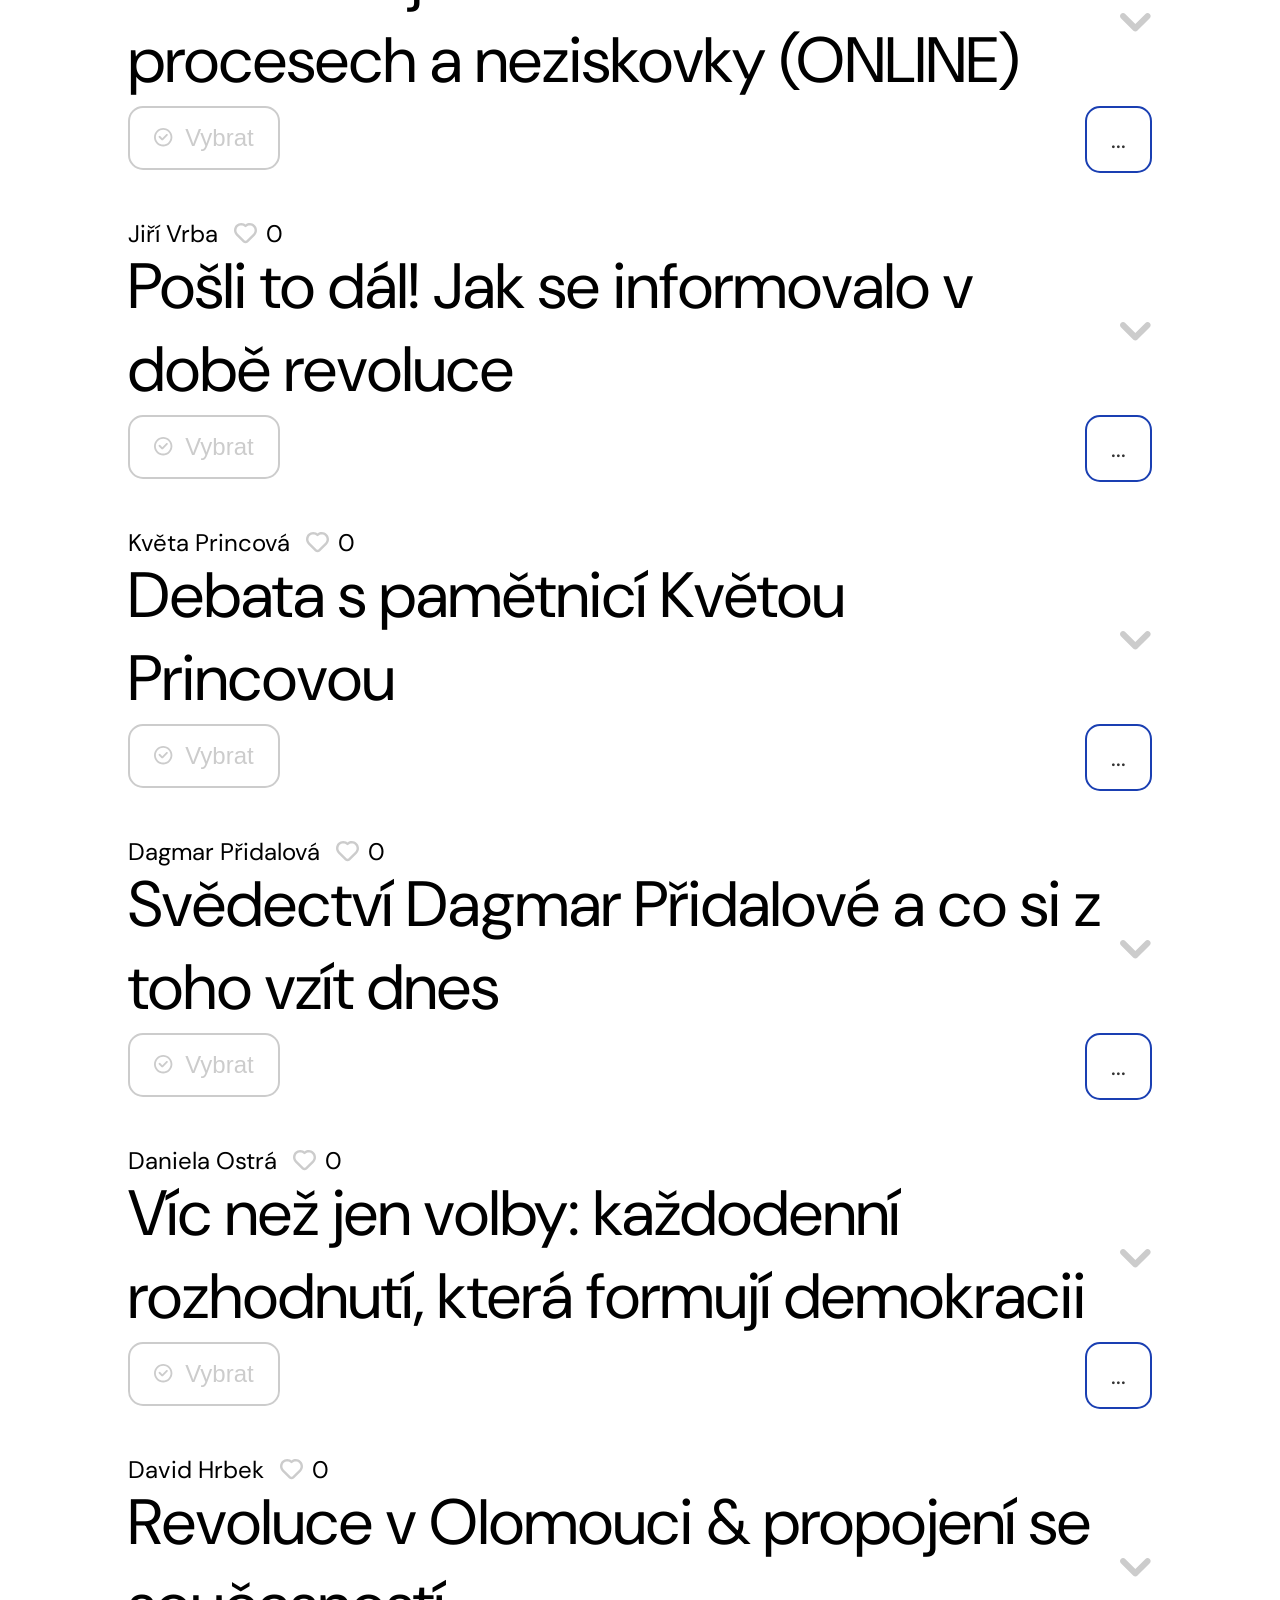
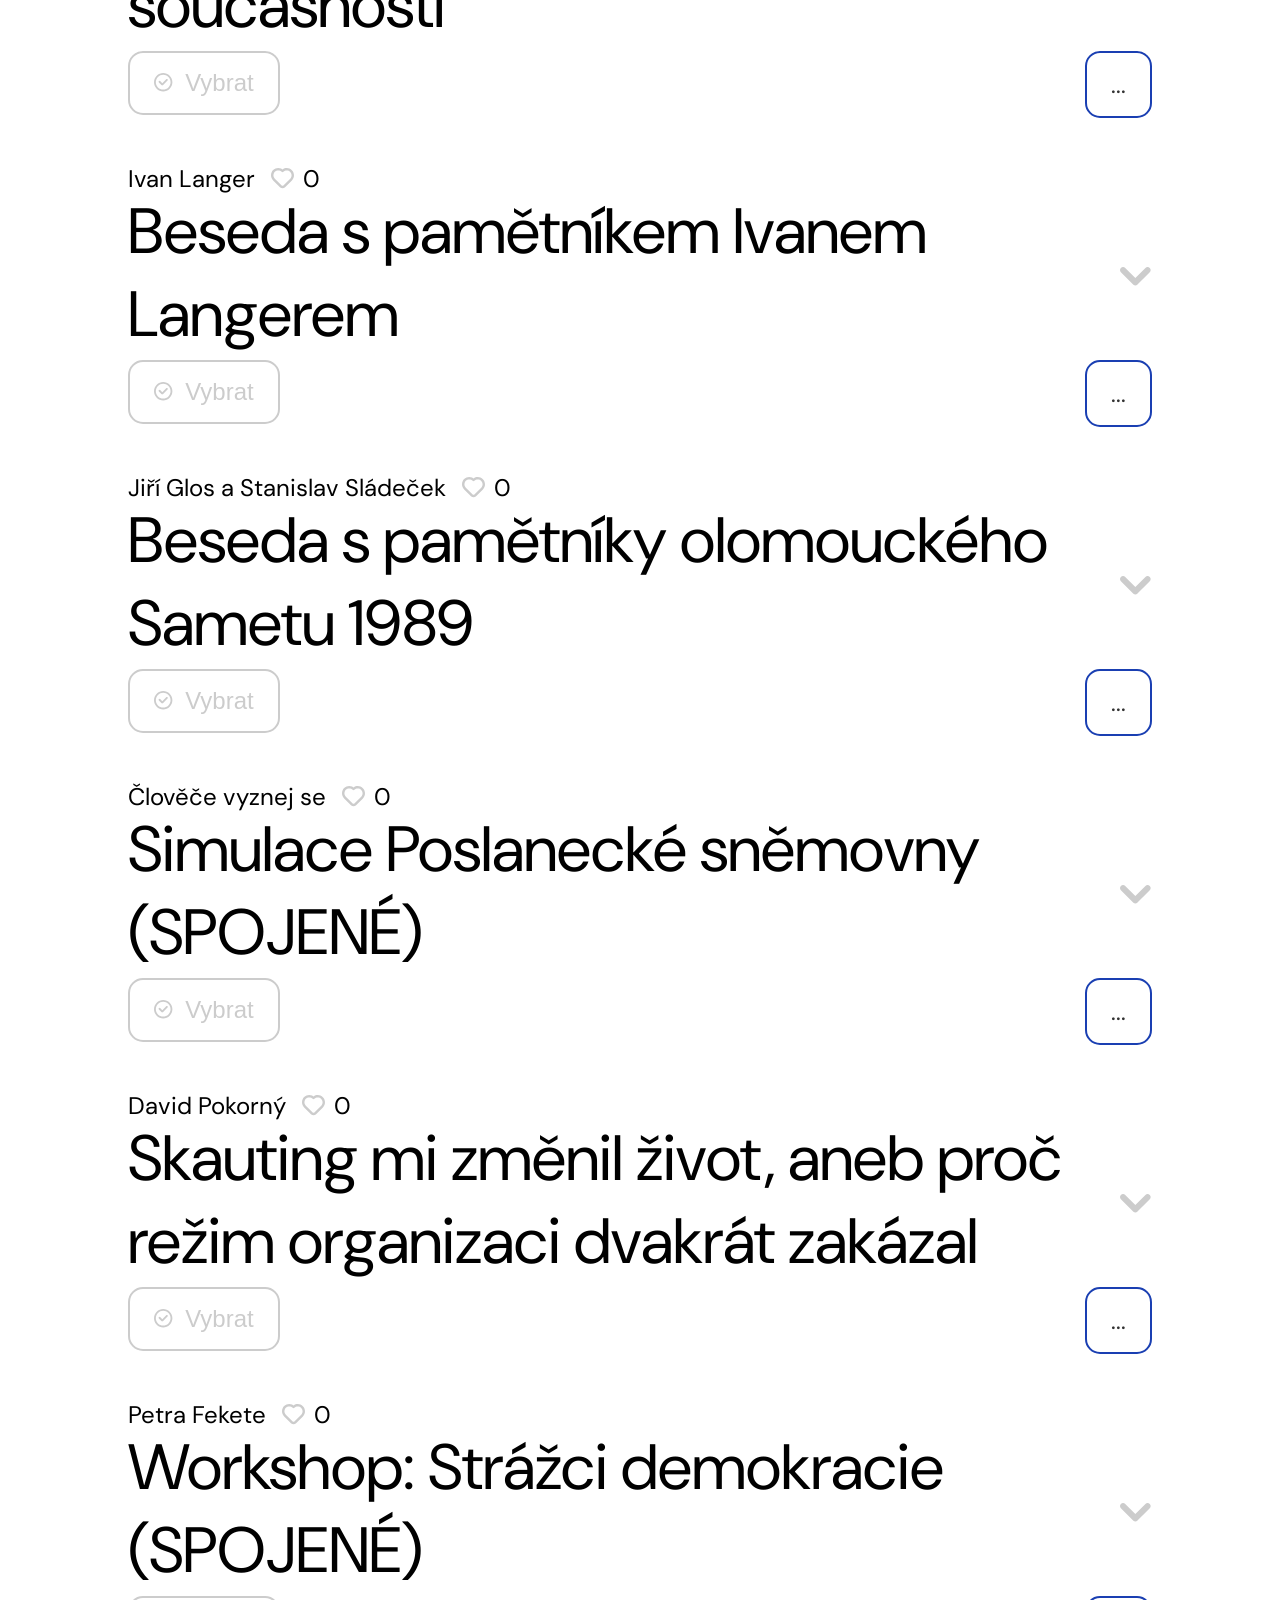
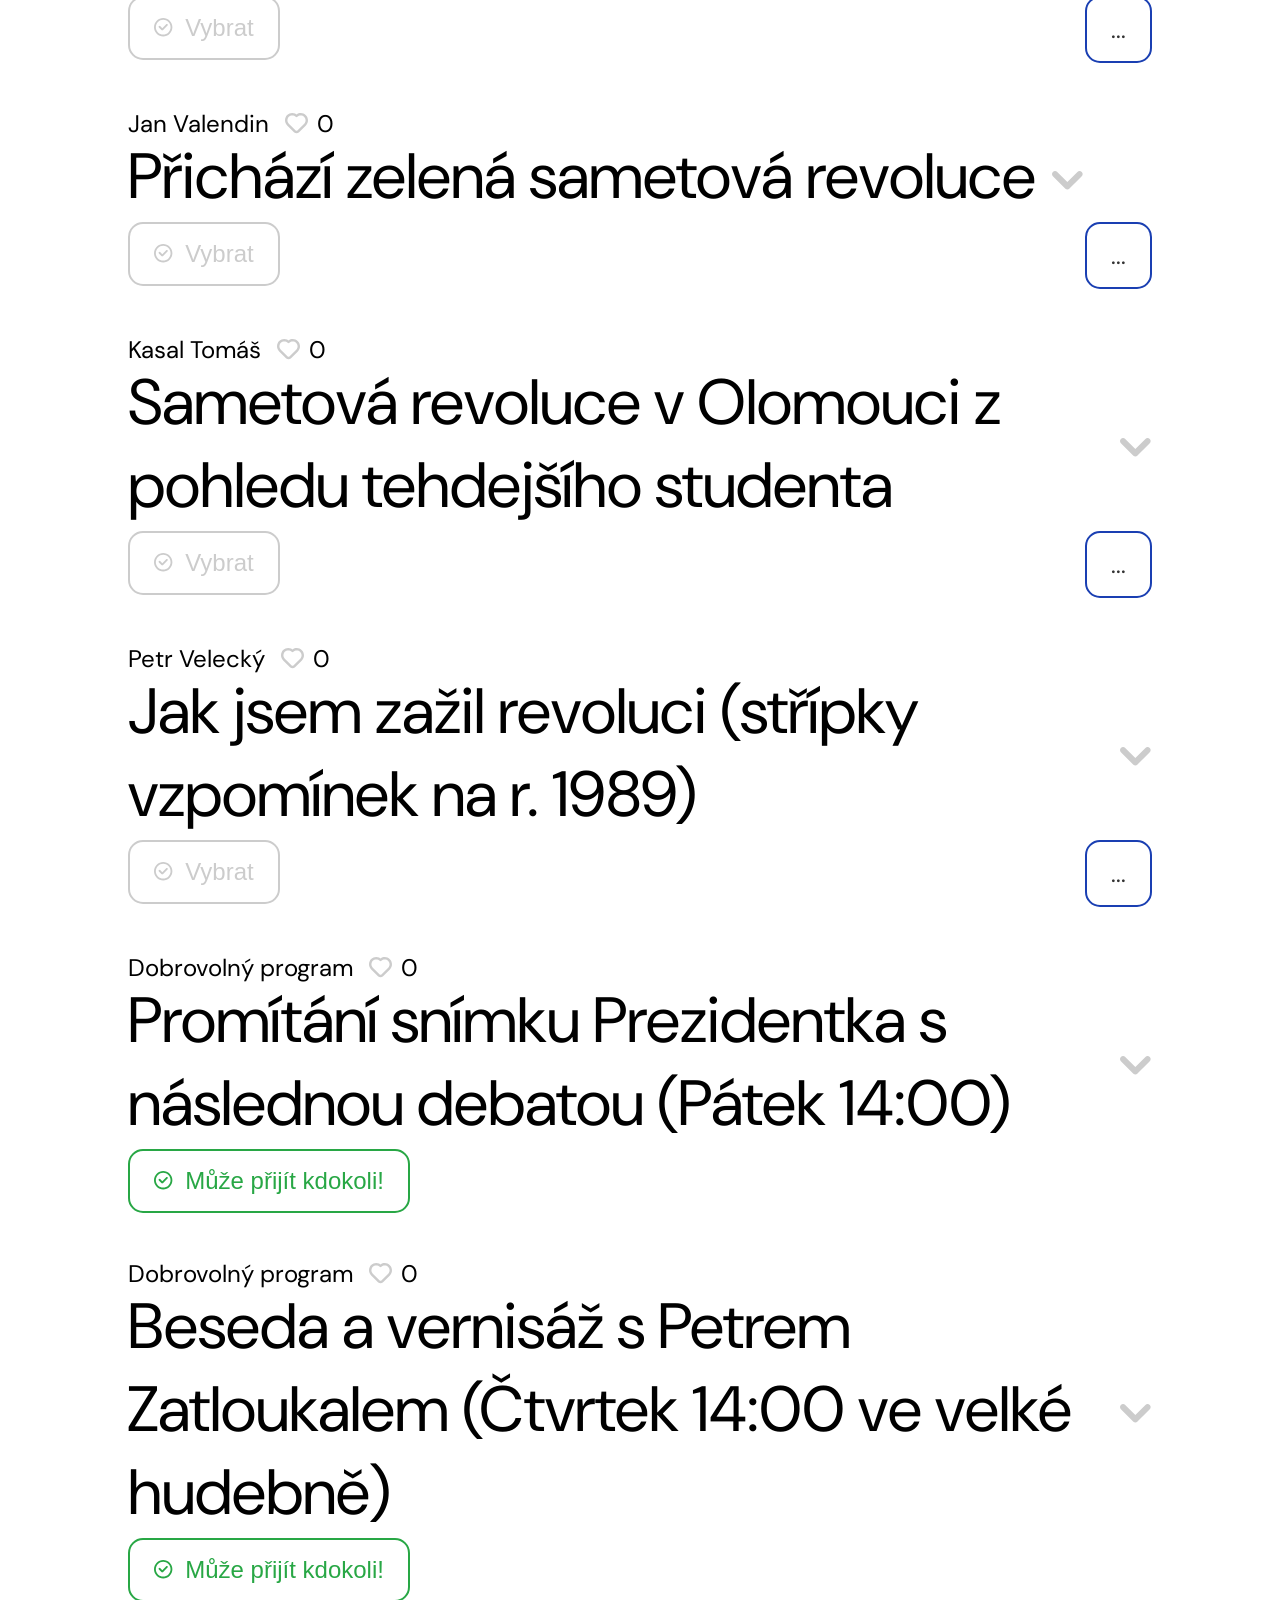
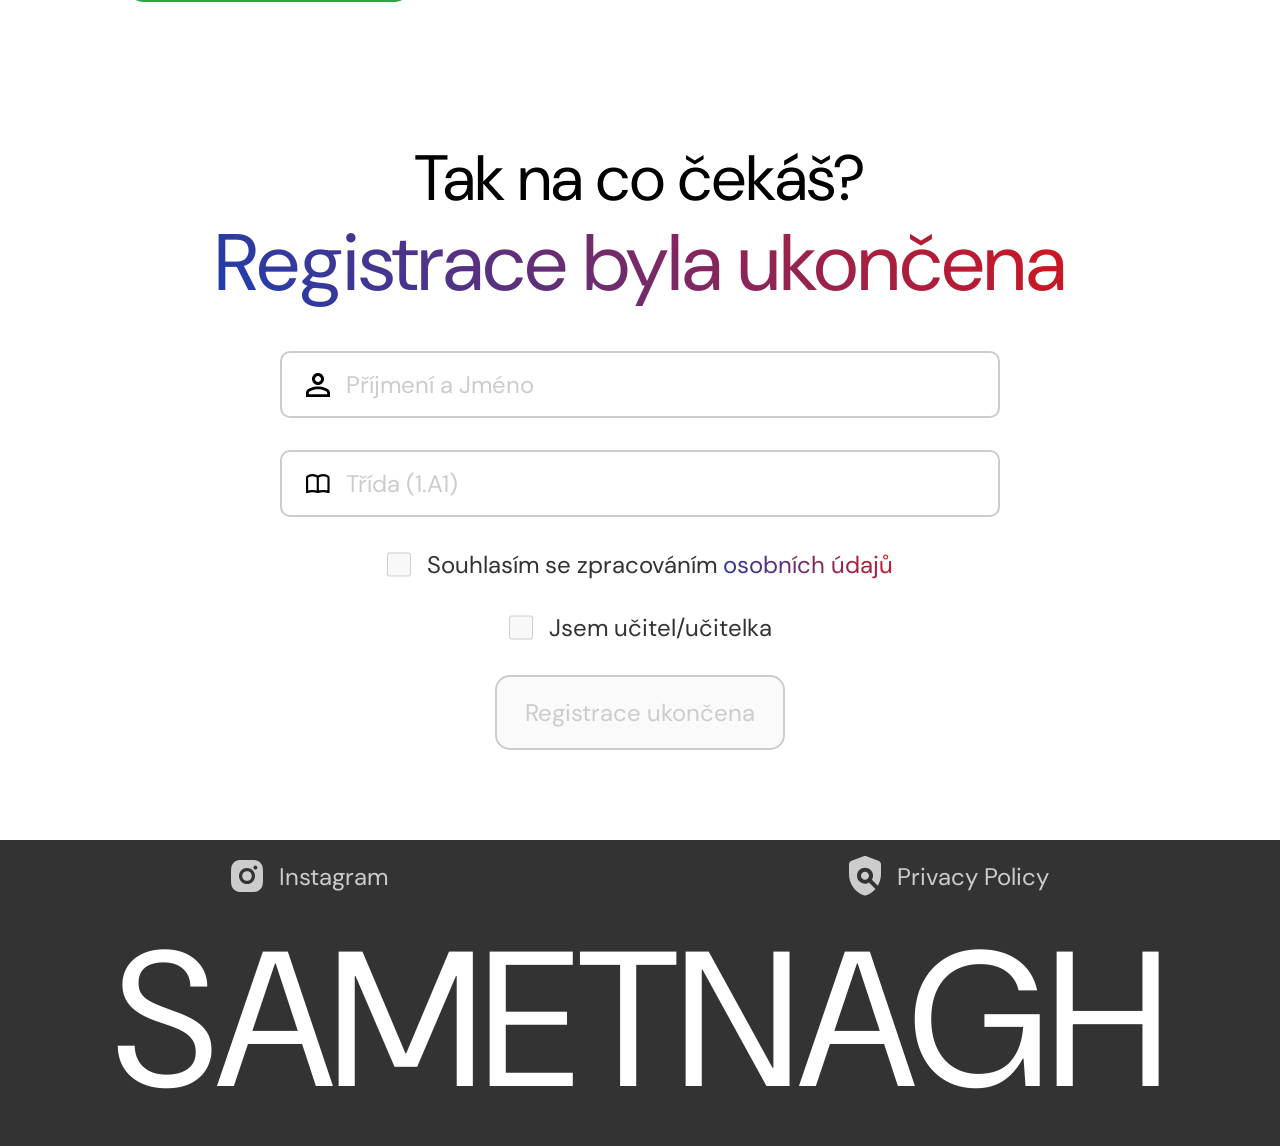
==== commit d77942b1: "Added back Langer" ====
--- a/index.html
+++ b/index.html
@@ -718,7 +718,7 @@
 
 				<div class="programs__program">
 					<div class="programs__header">
-						<span>Marek Zelenka</span>
+						<span>Ivan Langer</span>
 						<svg xmlns="http://www.w3.org/2000/svg" viewBox="0 0 18 16" fill="none">
 							<path d="M5.44728 0C6.16311 0.00156823 6.87182 0.14469 7.53224 0.420898C7.93416 0.589005 8.31319 0.804987 8.66212 1.0625C9.58641 0.404168 10.7 0.0474973 11.8486 0.0546875C13.2784 0.0636676 14.6472 0.635201 15.6582 1.64648C16.6692 2.65777 17.2408 4.02697 17.25 5.45703C17.2592 6.88713 16.705 8.2639 15.707 9.28809L15.6992 9.2959L10.5742 14.4238C10.0646 14.9336 9.37321 15.2197 8.65236 15.2197C8.0216 15.2197 7.41331 15.0008 6.9297 14.6045L6.73048 14.4238L1.60548 9.29688V9.2959C1.09882 8.79251 0.69635 8.19422 0.420914 7.53516C0.14485 6.8745 0.00158247 6.16526 1.52588e-05 5.44922C-0.00149075 4.73333 0.138033 4.02403 0.411148 3.3623C0.684317 2.70047 1.08569 2.09914 1.59181 1.59277C2.09795 1.0864 2.69969 0.685462 3.36134 0.412109C4.02284 0.138866 4.7316 -0.00152696 5.44728 0ZM5.44337 1.8125C4.9664 1.81149 4.49365 1.90477 4.05275 2.08691C3.61193 2.26906 3.21135 2.5366 2.87404 2.87402C2.53671 3.21151 2.26906 3.61252 2.08693 4.05371C1.90484 4.49488 1.81152 4.96799 1.81252 5.44531C1.81356 5.92266 1.90881 6.39554 2.09279 6.83594C2.2539 7.22149 2.48055 7.57604 2.76173 7.88379L2.88478 8.0127L2.88771 8.01562L8.01271 13.1426C8.18249 13.3122 8.4126 13.4072 8.65236 13.4072C8.89212 13.4072 9.12222 13.3122 9.29201 13.1426L14.4131 8.01855C15.0757 7.33627 15.4436 6.42037 15.4375 5.46875C15.4314 4.51513 15.0499 3.60188 14.376 2.92773C13.7021 2.25379 12.7896 1.87316 11.8369 1.86719C10.8843 1.8613 9.96739 2.23093 9.28517 2.89648C8.92893 3.24385 8.35914 3.23905 8.0088 2.88574C7.67289 2.54672 7.27318 2.27688 6.83302 2.09277C6.39288 1.90869 5.9204 1.81355 5.44337 1.8125Z" fill="#CCCCCC"/>
 						</svg>
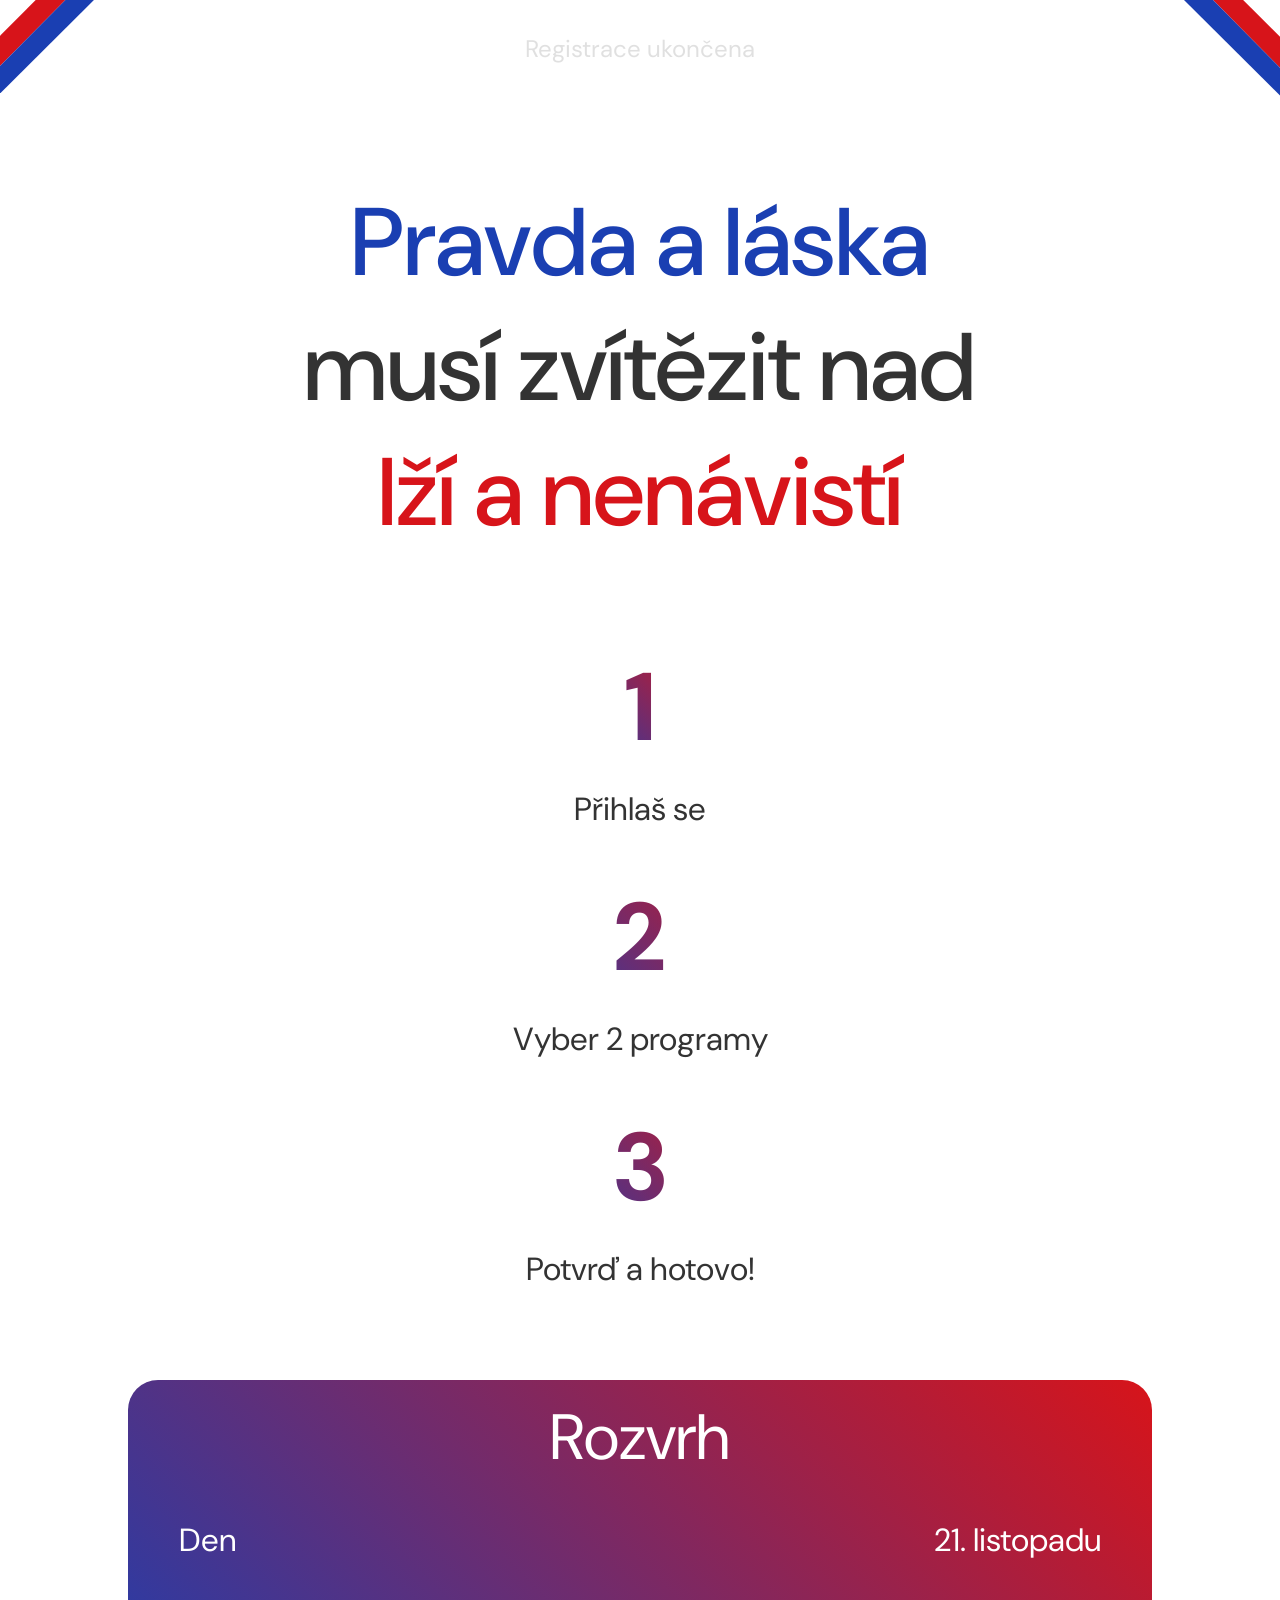
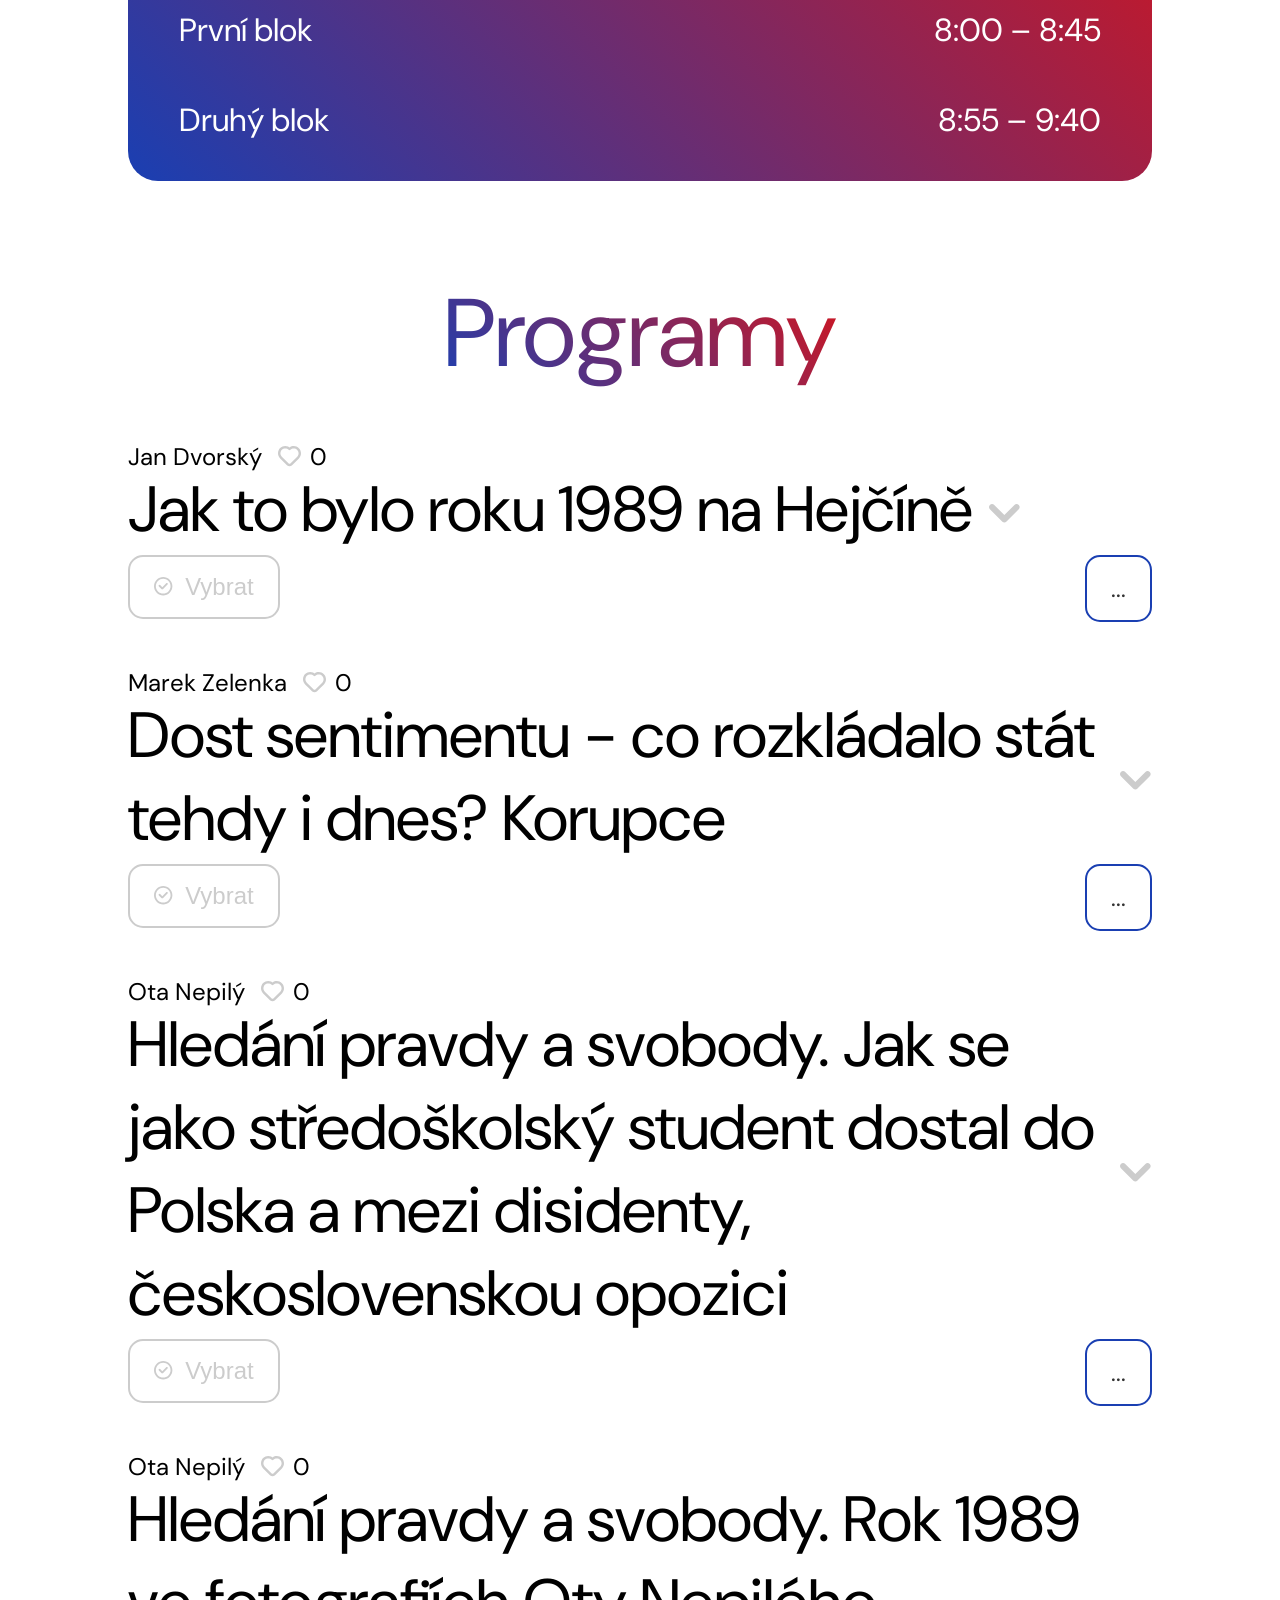
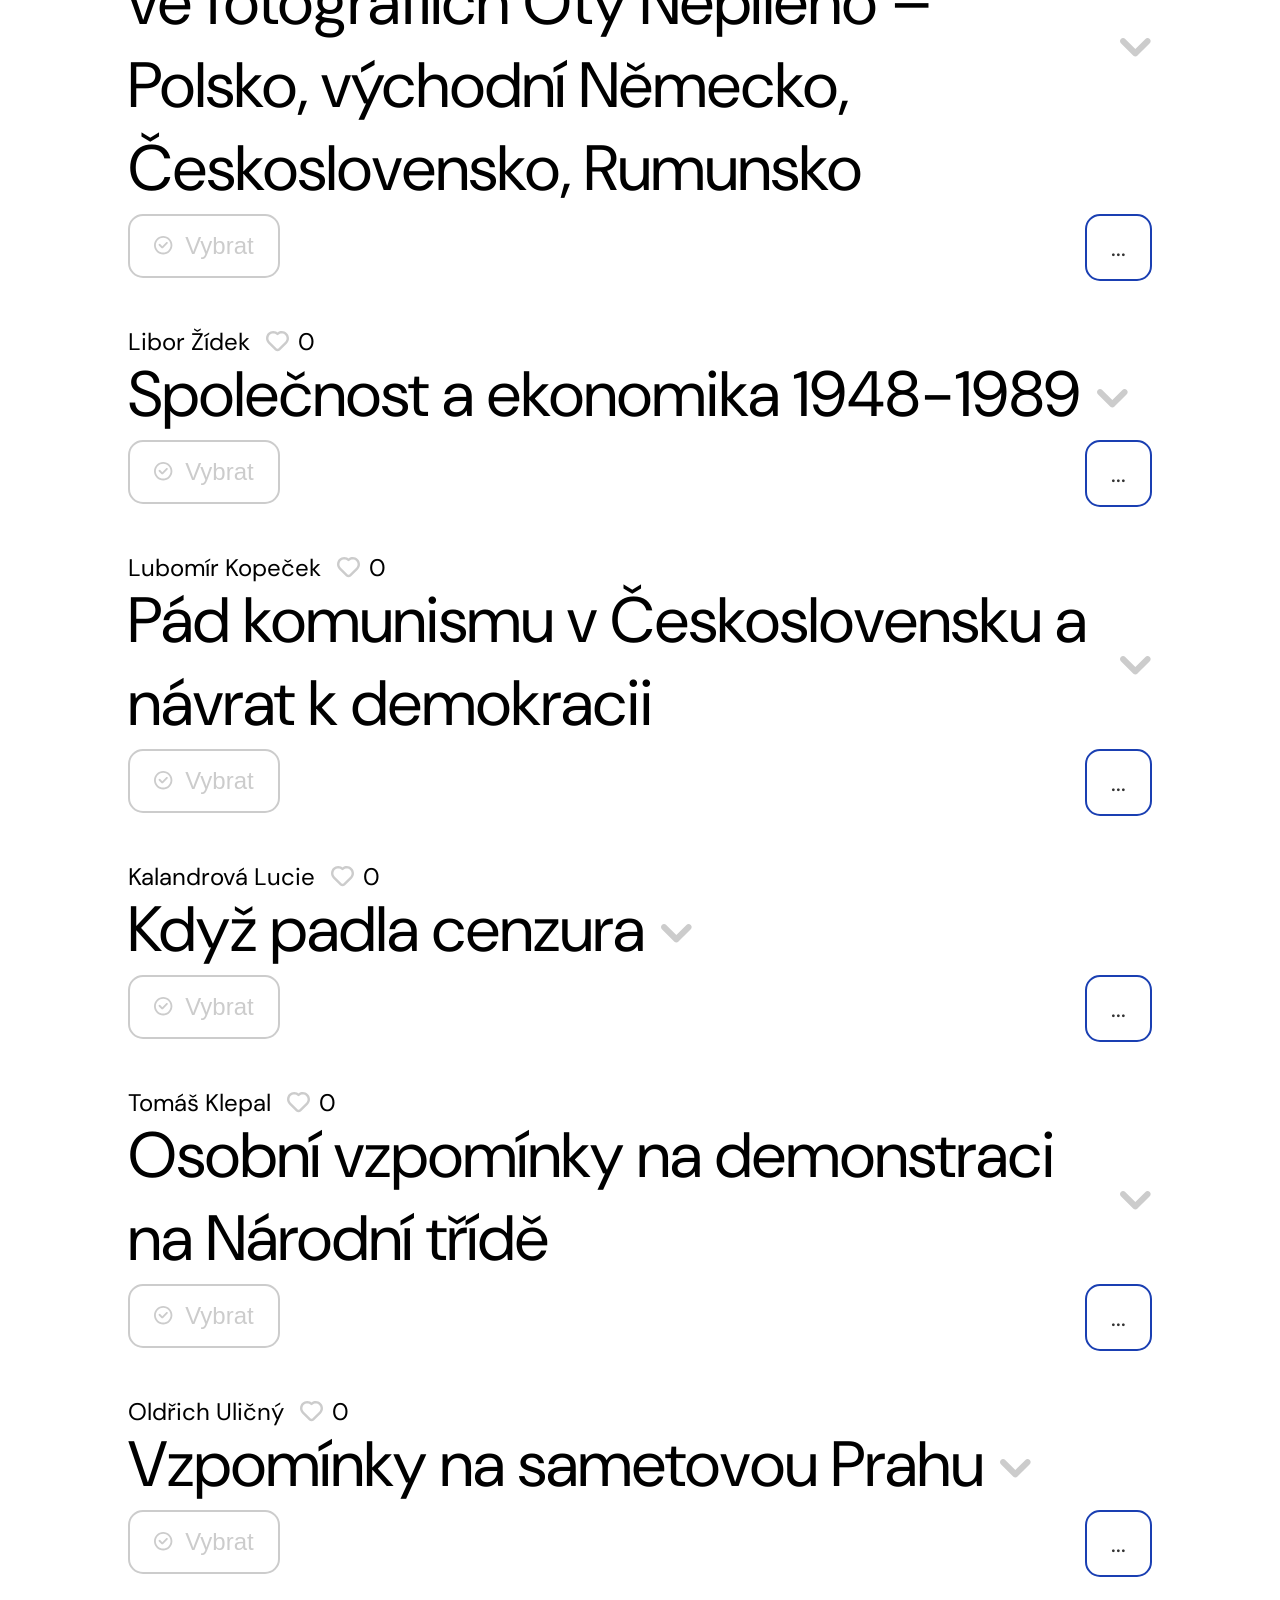
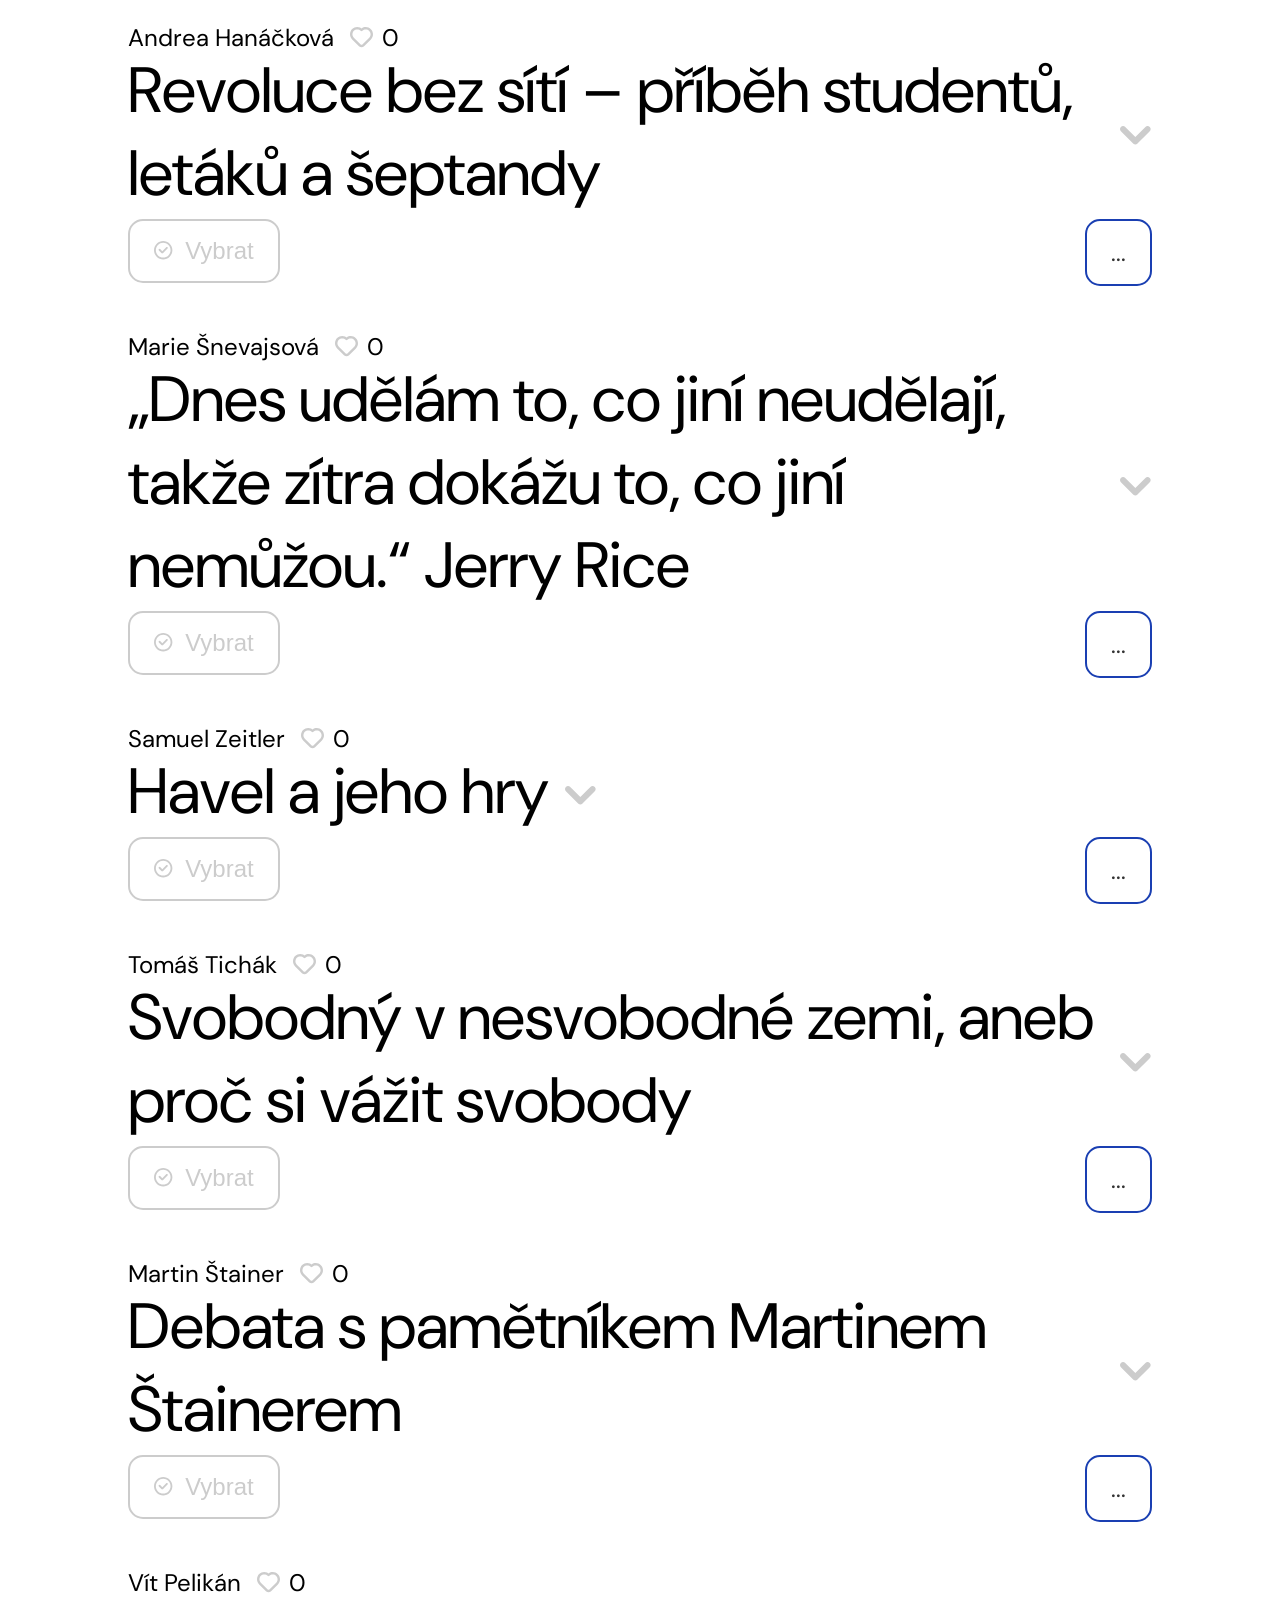
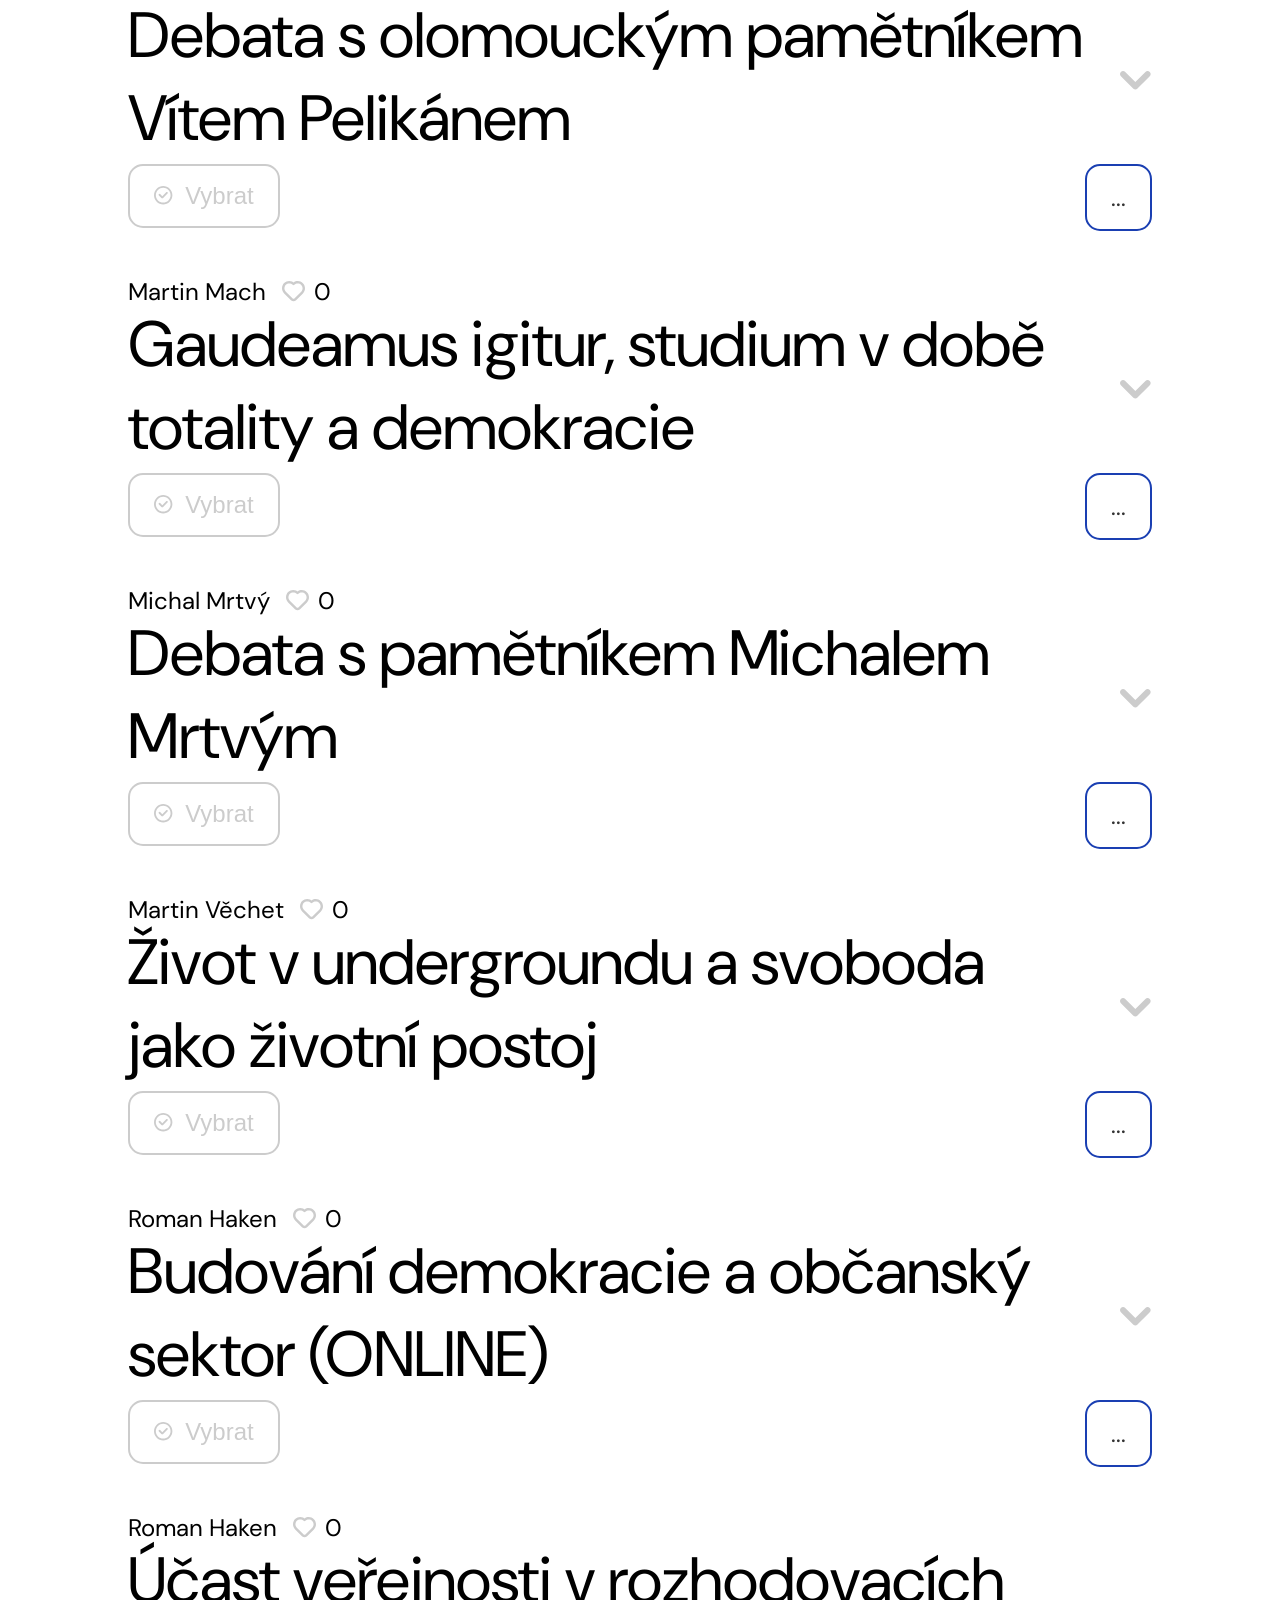
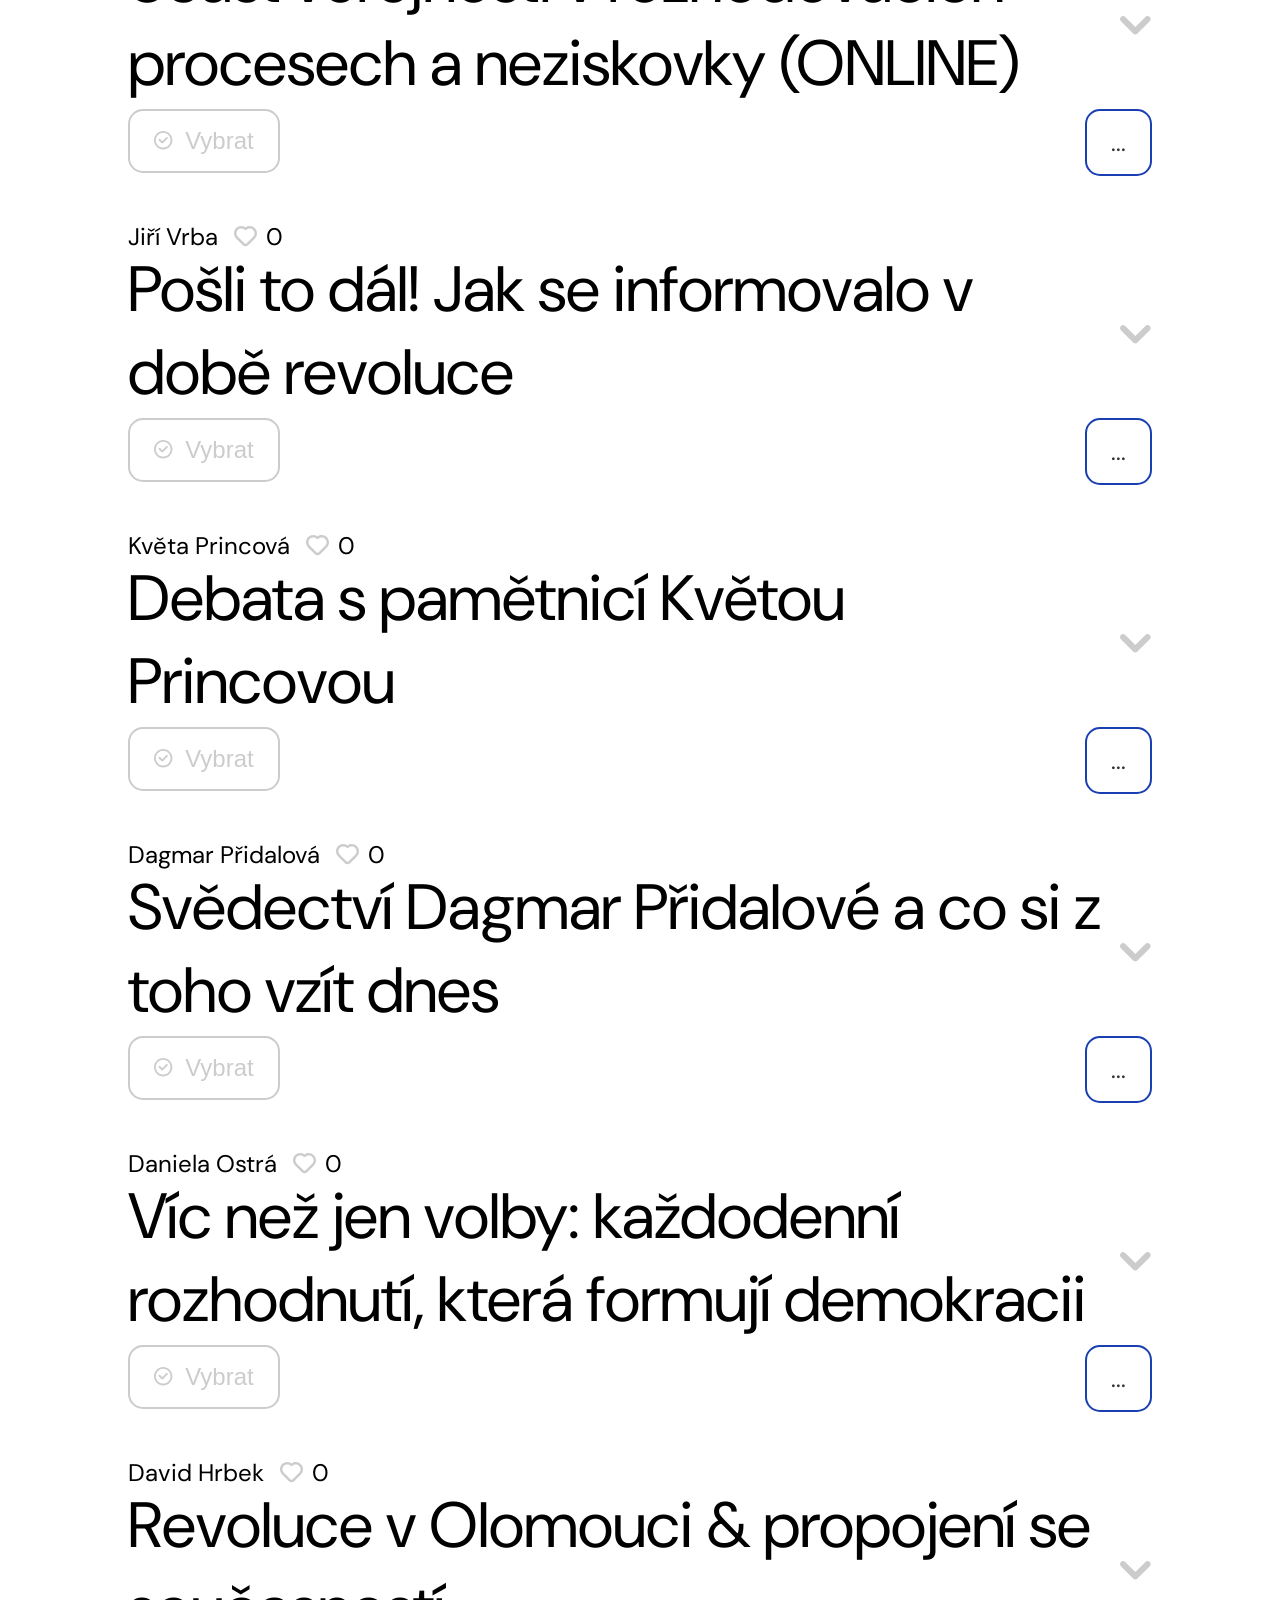
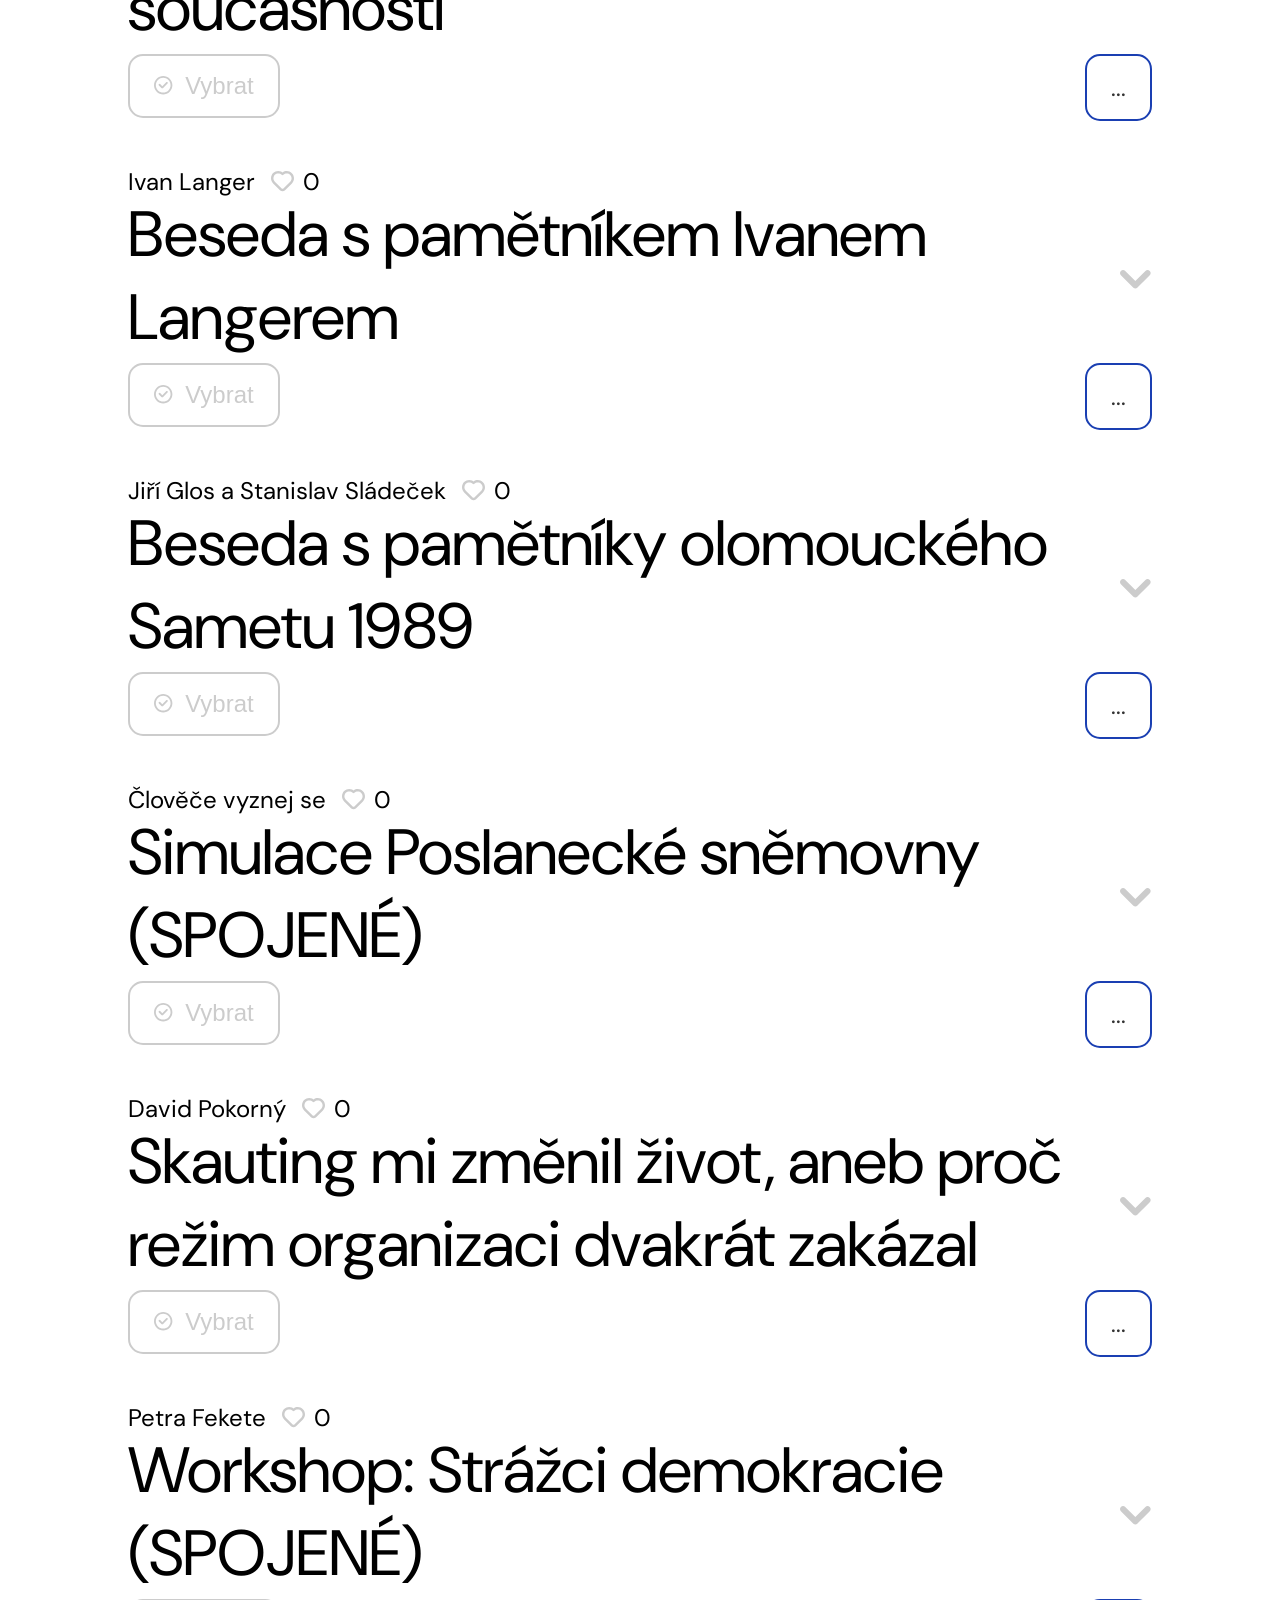
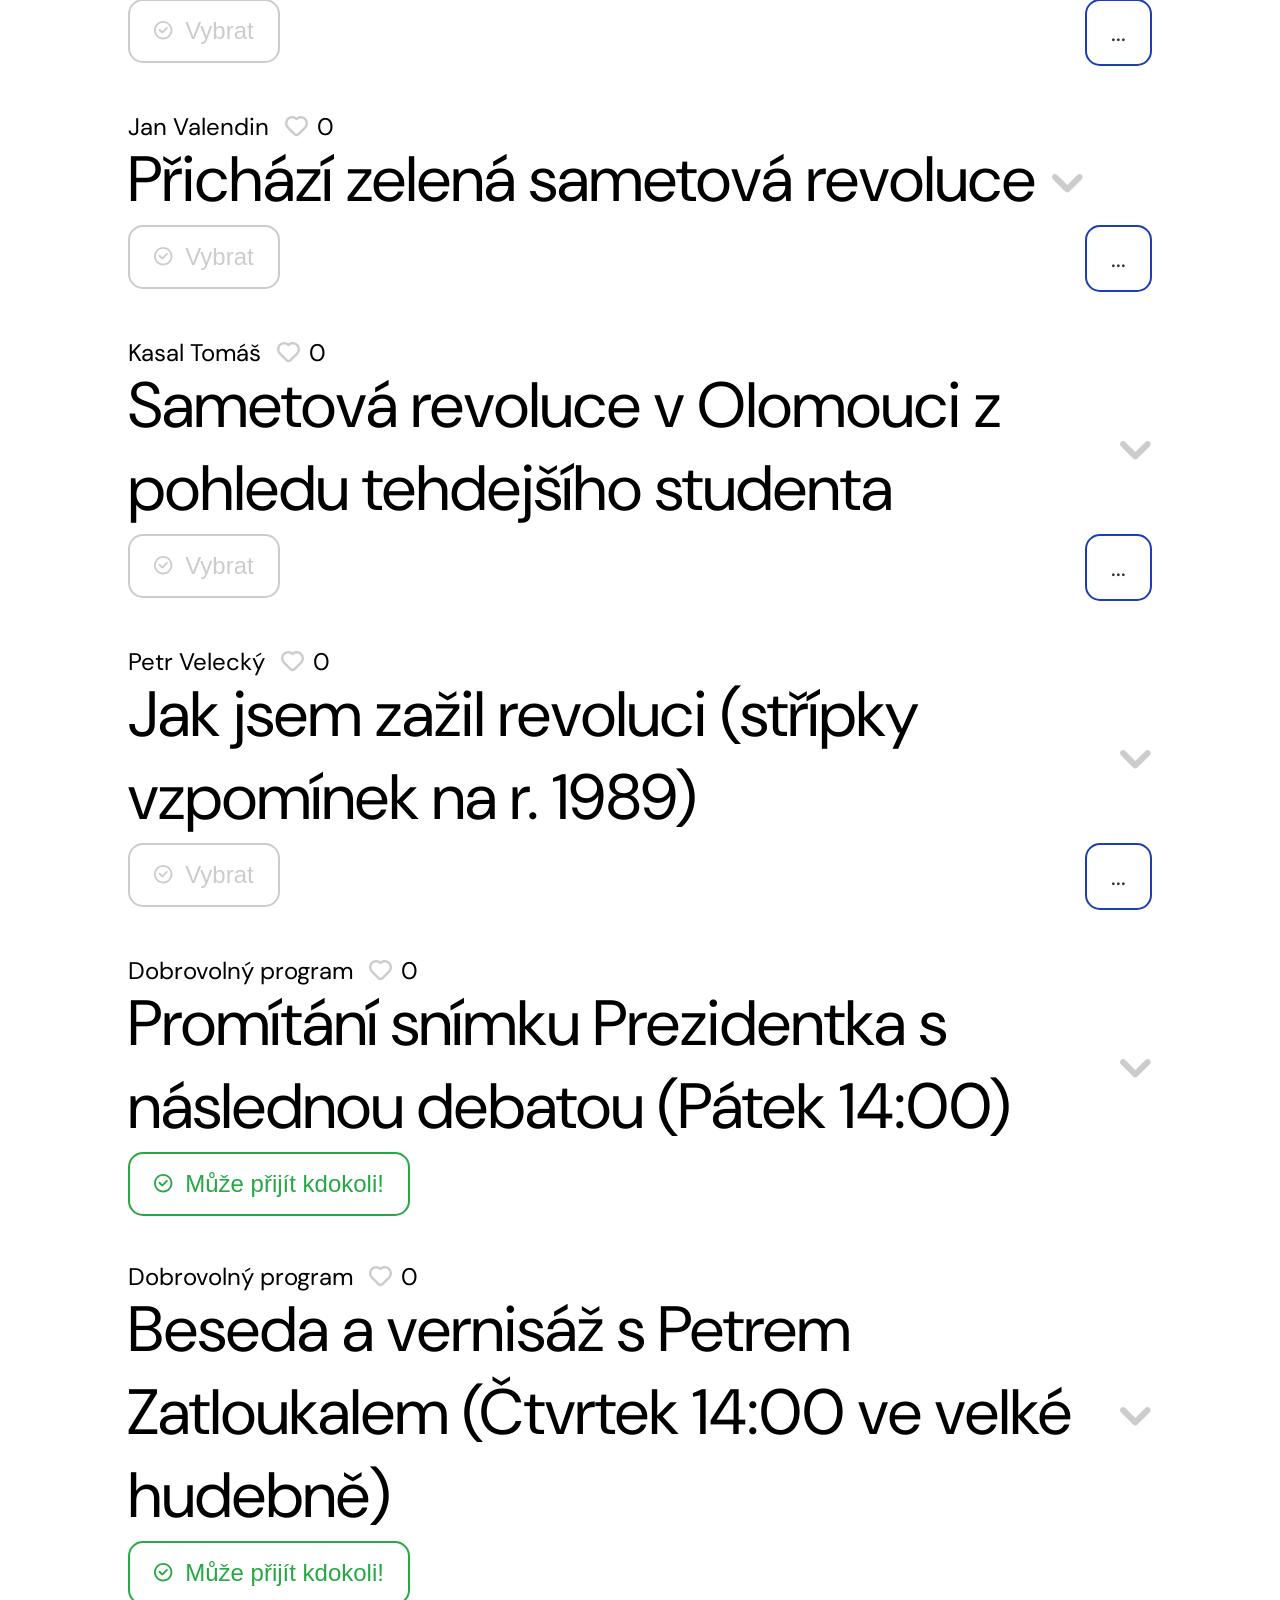
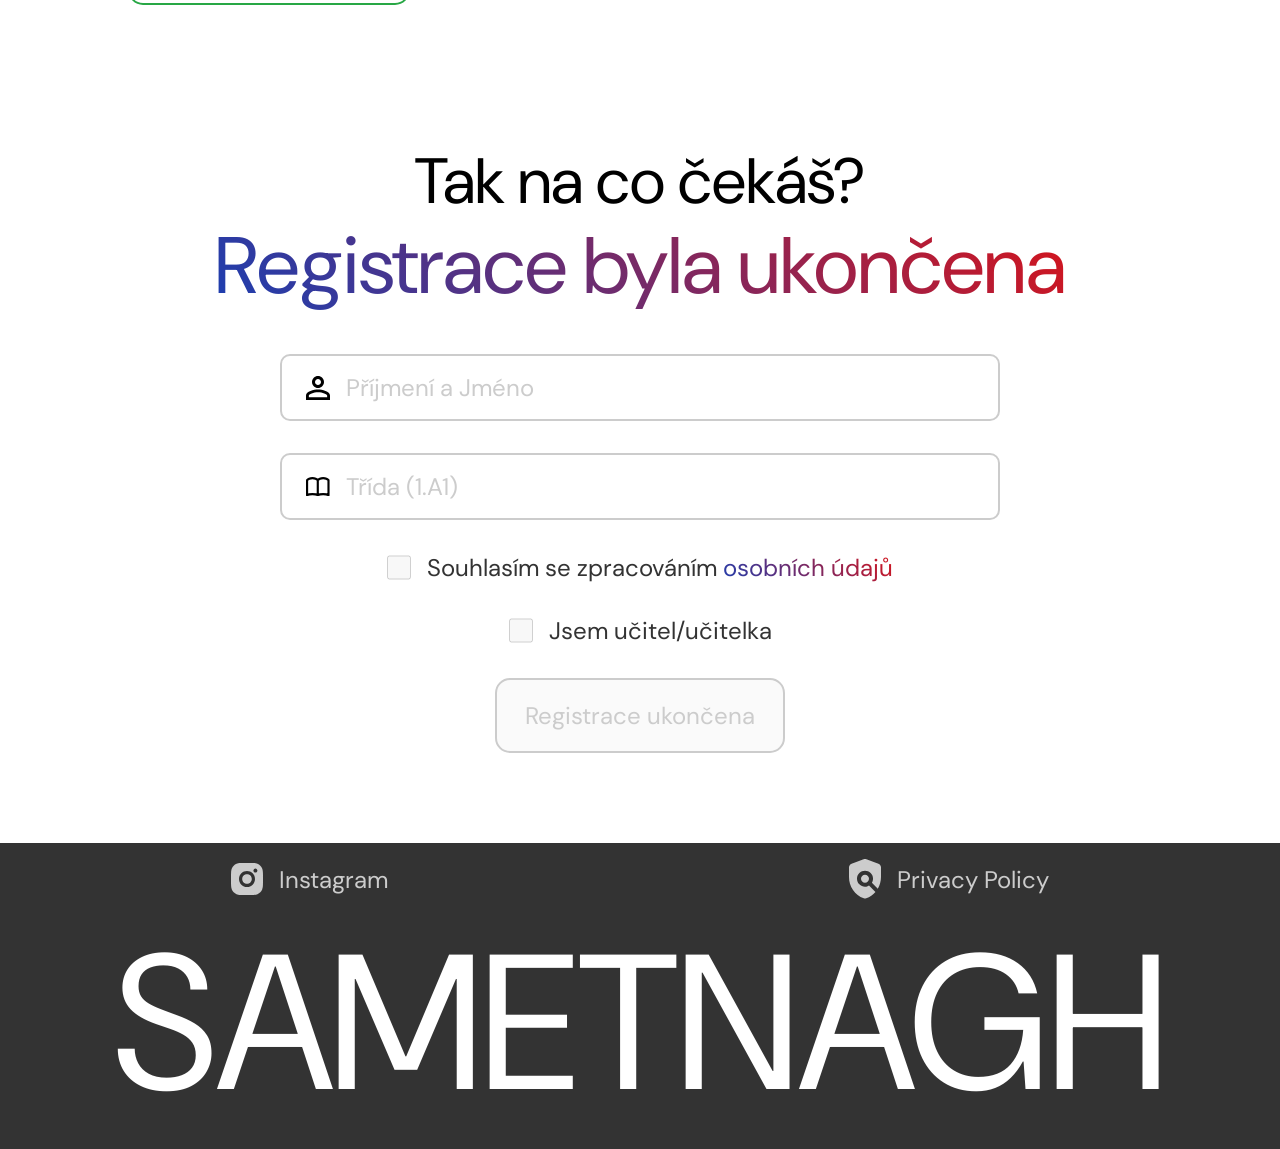
==== commit 1f584ce1: "Last fix" ====
--- a/index.html
+++ b/index.html
@@ -94,27 +94,27 @@
 				
 				<div class="programs__program">
 					<div class="programs__header">
-						<span>Ivana Plíhalová</span>
-						<svg xmlns="http://www.w3.org/2000/svg" viewBox="0 0 18 16" fill="none">
-							<path d="M5.44728 0C6.16311 0.00156823 6.87182 0.14469 7.53224 0.420898C7.93416 0.589005 8.31319 0.804987 8.66212 1.0625C9.58641 0.404168 10.7 0.0474973 11.8486 0.0546875C13.2784 0.0636676 14.6472 0.635201 15.6582 1.64648C16.6692 2.65777 17.2408 4.02697 17.25 5.45703C17.2592 6.88713 16.705 8.2639 15.707 9.28809L15.6992 9.2959L10.5742 14.4238C10.0646 14.9336 9.37321 15.2197 8.65236 15.2197C8.0216 15.2197 7.41331 15.0008 6.9297 14.6045L6.73048 14.4238L1.60548 9.29688V9.2959C1.09882 8.79251 0.69635 8.19422 0.420914 7.53516C0.14485 6.8745 0.00158247 6.16526 1.52588e-05 5.44922C-0.00149075 4.73333 0.138033 4.02403 0.411148 3.3623C0.684317 2.70047 1.08569 2.09914 1.59181 1.59277C2.09795 1.0864 2.69969 0.685462 3.36134 0.412109C4.02284 0.138866 4.7316 -0.00152696 5.44728 0ZM5.44337 1.8125C4.9664 1.81149 4.49365 1.90477 4.05275 2.08691C3.61193 2.26906 3.21135 2.5366 2.87404 2.87402C2.53671 3.21151 2.26906 3.61252 2.08693 4.05371C1.90484 4.49488 1.81152 4.96799 1.81252 5.44531C1.81356 5.92266 1.90881 6.39554 2.09279 6.83594C2.2539 7.22149 2.48055 7.57604 2.76173 7.88379L2.88478 8.0127L2.88771 8.01562L8.01271 13.1426C8.18249 13.3122 8.4126 13.4072 8.65236 13.4072C8.89212 13.4072 9.12222 13.3122 9.29201 13.1426L14.4131 8.01855C15.0757 7.33627 15.4436 6.42037 15.4375 5.46875C15.4314 4.51513 15.0499 3.60188 14.376 2.92773C13.7021 2.25379 12.7896 1.87316 11.8369 1.86719C10.8843 1.8613 9.96739 2.23093 9.28517 2.89648C8.92893 3.24385 8.35914 3.23905 8.0088 2.88574C7.67289 2.54672 7.27318 2.27688 6.83302 2.09277C6.39288 1.90869 5.9204 1.81355 5.44337 1.8125Z" fill="#CCCCCC"/>
-						</svg>
-						<span>0</span>
-					</div>
-					<div class="program__title">
-						<span>Vzpomínky na Sametovou revoluci v Olomouci</span>
-						<svg xmlns="http://www.w3.org/2000/svg" viewBox="0 0 18 11" fill="none">
-							<path d="M7.53624 9.96306C8.21366 10.5156 9.21325 10.4761 9.84484 9.8449L16.7443 2.94451C17.4179 2.27086 17.4179 1.17872 16.7443 0.505056C16.0706 -0.168263 14.9783 -0.168493 14.3048 0.505056L8.62413 6.18572L2.94445 0.505056C2.27082 -0.168418 1.17862 -0.168418 0.504993 0.505056C-0.168256 1.1787 -0.168406 2.27096 0.504993 2.94451L7.40538 9.8449L7.53624 9.96306Z" fill="#CCCCCC"/>
-						</svg>
-					</div>
-					<span class="program__description">Herečka Moravského divadla, Ivana Plíhalová, se vám pokusí zprostředkovat své osobní zážitky z roku 1989, počínaje lednovým Palachovým týdnem, peticí za propuštění Václava Havla, peticí Několik vět, až k samostatným olomouckým revolučním dnům, pouličním meetingům, generální stávce, divadelním besedám, založení Občanského fóra, happeningům, až po zvolení prvního porevolučního prezidenta svobodného Československa.</span>
-					<form class="program__buttons">
-						<button class="program__button" type="button">
-							<svg xmlns="http://www.w3.org/2000/svg" viewBox="0 0 18 18" fill="none">
-								<path d="M12.6856 7.0794C12.7658 6.99921 12.8295 6.90401 12.8729 6.79923C12.9163 6.69446 12.9386 6.58216 12.9386 6.46875C12.9386 6.35534 12.9163 6.24304 12.8729 6.13827C12.8295 6.03349 12.7658 5.93829 12.6856 5.8581C12.6055 5.77791 12.5103 5.7143 12.4055 5.6709C12.3007 5.6275 12.1884 5.60516 12.075 5.60516C11.9616 5.60516 11.8493 5.6275 11.7445 5.6709C11.6397 5.7143 11.5445 5.77791 11.4643 5.8581L7.7625 9.56168L5.78565 7.5831C5.70546 7.50291 5.61026 7.4393 5.50548 7.3959C5.40071 7.3525 5.28841 7.33016 5.175 7.33016C5.06159 7.33016 4.94929 7.3525 4.84452 7.3959C4.73974 7.4393 4.64454 7.50291 4.56435 7.5831C4.48416 7.66329 4.42055 7.75849 4.37715 7.86327C4.33375 7.96804 4.31141 8.08034 4.31141 8.19375C4.31141 8.30716 4.33375 8.41946 4.37715 8.52423C4.42055 8.62901 4.48416 8.72421 4.56435 8.8044L7.15185 11.3919C7.23197 11.4722 7.32715 11.5359 7.43193 11.5794C7.53672 11.6229 7.64905 11.6453 7.7625 11.6453C7.87595 11.6453 7.98828 11.6229 8.09307 11.5794C8.19785 11.5359 8.29303 11.4722 8.37315 11.3919L12.6856 7.0794ZM8.625 0C6.33751 0 4.14371 0.908703 2.5262 2.5262C0.908703 4.14371 0 6.33751 0 8.625C0 10.9125 0.908703 13.1063 2.5262 14.7238C4.14371 16.3413 6.33751 17.25 8.625 17.25C10.9125 17.25 13.1063 16.3413 14.7238 14.7238C16.3413 13.1063 17.25 10.9125 17.25 8.625C17.25 6.33751 16.3413 4.14371 14.7238 2.5262C13.1063 0.908703 10.9125 0 8.625 0ZM1.725 8.625C1.725 6.79501 2.45196 5.03996 3.74596 3.74596C5.03996 2.45196 6.79501 1.725 8.625 1.725C10.455 1.725 12.21 2.45196 13.504 3.74596C14.798 5.03996 15.525 6.79501 15.525 8.625C15.525 10.455 14.798 12.21 13.504 13.504C12.21 14.798 10.455 15.525 8.625 15.525C6.79501 15.525 5.03996 14.798 3.74596 13.504C2.45196 12.21 1.725 10.455 1.725 8.625Z" fill="#CCCCCC"/>
-							</svg>
-							Zrušeno
-						</button>
-						<div class="program__capacity" hidden>...</div>
+						<span>Marek Zelenka</span>
+						<svg xmlns="http://www.w3.org/2000/svg" viewBox="0 0 18 16" fill="none">
+							<path d="M5.44728 0C6.16311 0.00156823 6.87182 0.14469 7.53224 0.420898C7.93416 0.589005 8.31319 0.804987 8.66212 1.0625C9.58641 0.404168 10.7 0.0474973 11.8486 0.0546875C13.2784 0.0636676 14.6472 0.635201 15.6582 1.64648C16.6692 2.65777 17.2408 4.02697 17.25 5.45703C17.2592 6.88713 16.705 8.2639 15.707 9.28809L15.6992 9.2959L10.5742 14.4238C10.0646 14.9336 9.37321 15.2197 8.65236 15.2197C8.0216 15.2197 7.41331 15.0008 6.9297 14.6045L6.73048 14.4238L1.60548 9.29688V9.2959C1.09882 8.79251 0.69635 8.19422 0.420914 7.53516C0.14485 6.8745 0.00158247 6.16526 1.52588e-05 5.44922C-0.00149075 4.73333 0.138033 4.02403 0.411148 3.3623C0.684317 2.70047 1.08569 2.09914 1.59181 1.59277C2.09795 1.0864 2.69969 0.685462 3.36134 0.412109C4.02284 0.138866 4.7316 -0.00152696 5.44728 0ZM5.44337 1.8125C4.9664 1.81149 4.49365 1.90477 4.05275 2.08691C3.61193 2.26906 3.21135 2.5366 2.87404 2.87402C2.53671 3.21151 2.26906 3.61252 2.08693 4.05371C1.90484 4.49488 1.81152 4.96799 1.81252 5.44531C1.81356 5.92266 1.90881 6.39554 2.09279 6.83594C2.2539 7.22149 2.48055 7.57604 2.76173 7.88379L2.88478 8.0127L2.88771 8.01562L8.01271 13.1426C8.18249 13.3122 8.4126 13.4072 8.65236 13.4072C8.89212 13.4072 9.12222 13.3122 9.29201 13.1426L14.4131 8.01855C15.0757 7.33627 15.4436 6.42037 15.4375 5.46875C15.4314 4.51513 15.0499 3.60188 14.376 2.92773C13.7021 2.25379 12.7896 1.87316 11.8369 1.86719C10.8843 1.8613 9.96739 2.23093 9.28517 2.89648C8.92893 3.24385 8.35914 3.23905 8.0088 2.88574C7.67289 2.54672 7.27318 2.27688 6.83302 2.09277C6.39288 1.90869 5.9204 1.81355 5.44337 1.8125Z" fill="#CCCCCC"/>
+						</svg>
+						<span>0</span>
+					</div>
+					<div class="program__title">
+						<span>Dost sentimentu - co rozkládalo stát tehdy i dnes? Korupce</span>
+						<svg xmlns="http://www.w3.org/2000/svg" viewBox="0 0 18 11" fill="none">
+							<path d="M7.53624 9.96306C8.21366 10.5156 9.21325 10.4761 9.84484 9.8449L16.7443 2.94451C17.4179 2.27086 17.4179 1.17872 16.7443 0.505056C16.0706 -0.168263 14.9783 -0.168493 14.3048 0.505056L8.62413 6.18572L2.94445 0.505056C2.27082 -0.168418 1.17862 -0.168418 0.504993 0.505056C-0.168256 1.1787 -0.168406 2.27096 0.504993 2.94451L7.40538 9.8449L7.53624 9.96306Z" fill="#CCCCCC"/>
+						</svg>
+					</div>
+					<span class="program__description">Nobelovu cenu za ekonomii 2024 dostali vědci, kteří prokázali, že největší vliv na bohatství státu mají funkční instituce. Korupce nahlodává funkčnost i důvěryhodnost státu. Na korupční kauzy po listopadu reagovaly některé české zákony prosazené protikorupčními iniciativami. Které to byly? A v čem jsme světoví?</span>
+					<form class="program__buttons">
+						<button class="program__button" type="button">
+							<svg xmlns="http://www.w3.org/2000/svg" viewBox="0 0 18 18" fill="none">
+								<path d="M12.6856 7.0794C12.7658 6.99921 12.8295 6.90401 12.8729 6.79923C12.9163 6.69446 12.9386 6.58216 12.9386 6.46875C12.9386 6.35534 12.9163 6.24304 12.8729 6.13827C12.8295 6.03349 12.7658 5.93829 12.6856 5.8581C12.6055 5.77791 12.5103 5.7143 12.4055 5.6709C12.3007 5.6275 12.1884 5.60516 12.075 5.60516C11.9616 5.60516 11.8493 5.6275 11.7445 5.6709C11.6397 5.7143 11.5445 5.77791 11.4643 5.8581L7.7625 9.56168L5.78565 7.5831C5.70546 7.50291 5.61026 7.4393 5.50548 7.3959C5.40071 7.3525 5.28841 7.33016 5.175 7.33016C5.06159 7.33016 4.94929 7.3525 4.84452 7.3959C4.73974 7.4393 4.64454 7.50291 4.56435 7.5831C4.48416 7.66329 4.42055 7.75849 4.37715 7.86327C4.33375 7.96804 4.31141 8.08034 4.31141 8.19375C4.31141 8.30716 4.33375 8.41946 4.37715 8.52423C4.42055 8.62901 4.48416 8.72421 4.56435 8.8044L7.15185 11.3919C7.23197 11.4722 7.32715 11.5359 7.43193 11.5794C7.53672 11.6229 7.64905 11.6453 7.7625 11.6453C7.87595 11.6453 7.98828 11.6229 8.09307 11.5794C8.19785 11.5359 8.29303 11.4722 8.37315 11.3919L12.6856 7.0794ZM8.625 0C6.33751 0 4.14371 0.908703 2.5262 2.5262C0.908703 4.14371 0 6.33751 0 8.625C0 10.9125 0.908703 13.1063 2.5262 14.7238C4.14371 16.3413 6.33751 17.25 8.625 17.25C10.9125 17.25 13.1063 16.3413 14.7238 14.7238C16.3413 13.1063 17.25 10.9125 17.25 8.625C17.25 6.33751 16.3413 4.14371 14.7238 2.5262C13.1063 0.908703 10.9125 0 8.625 0ZM1.725 8.625C1.725 6.79501 2.45196 5.03996 3.74596 3.74596C5.03996 2.45196 6.79501 1.725 8.625 1.725C10.455 1.725 12.21 2.45196 13.504 3.74596C14.798 5.03996 15.525 6.79501 15.525 8.625C15.525 10.455 14.798 12.21 13.504 13.504C12.21 14.798 10.455 15.525 8.625 15.525C6.79501 15.525 5.03996 14.798 3.74596 13.504C2.45196 12.21 1.725 10.455 1.725 8.625Z" fill="#CCCCCC"/>
+							</svg>
+							Vybrat
+						</button>
+						<div class="program__capacity">...</div>
 					</form>
 				</div>
 
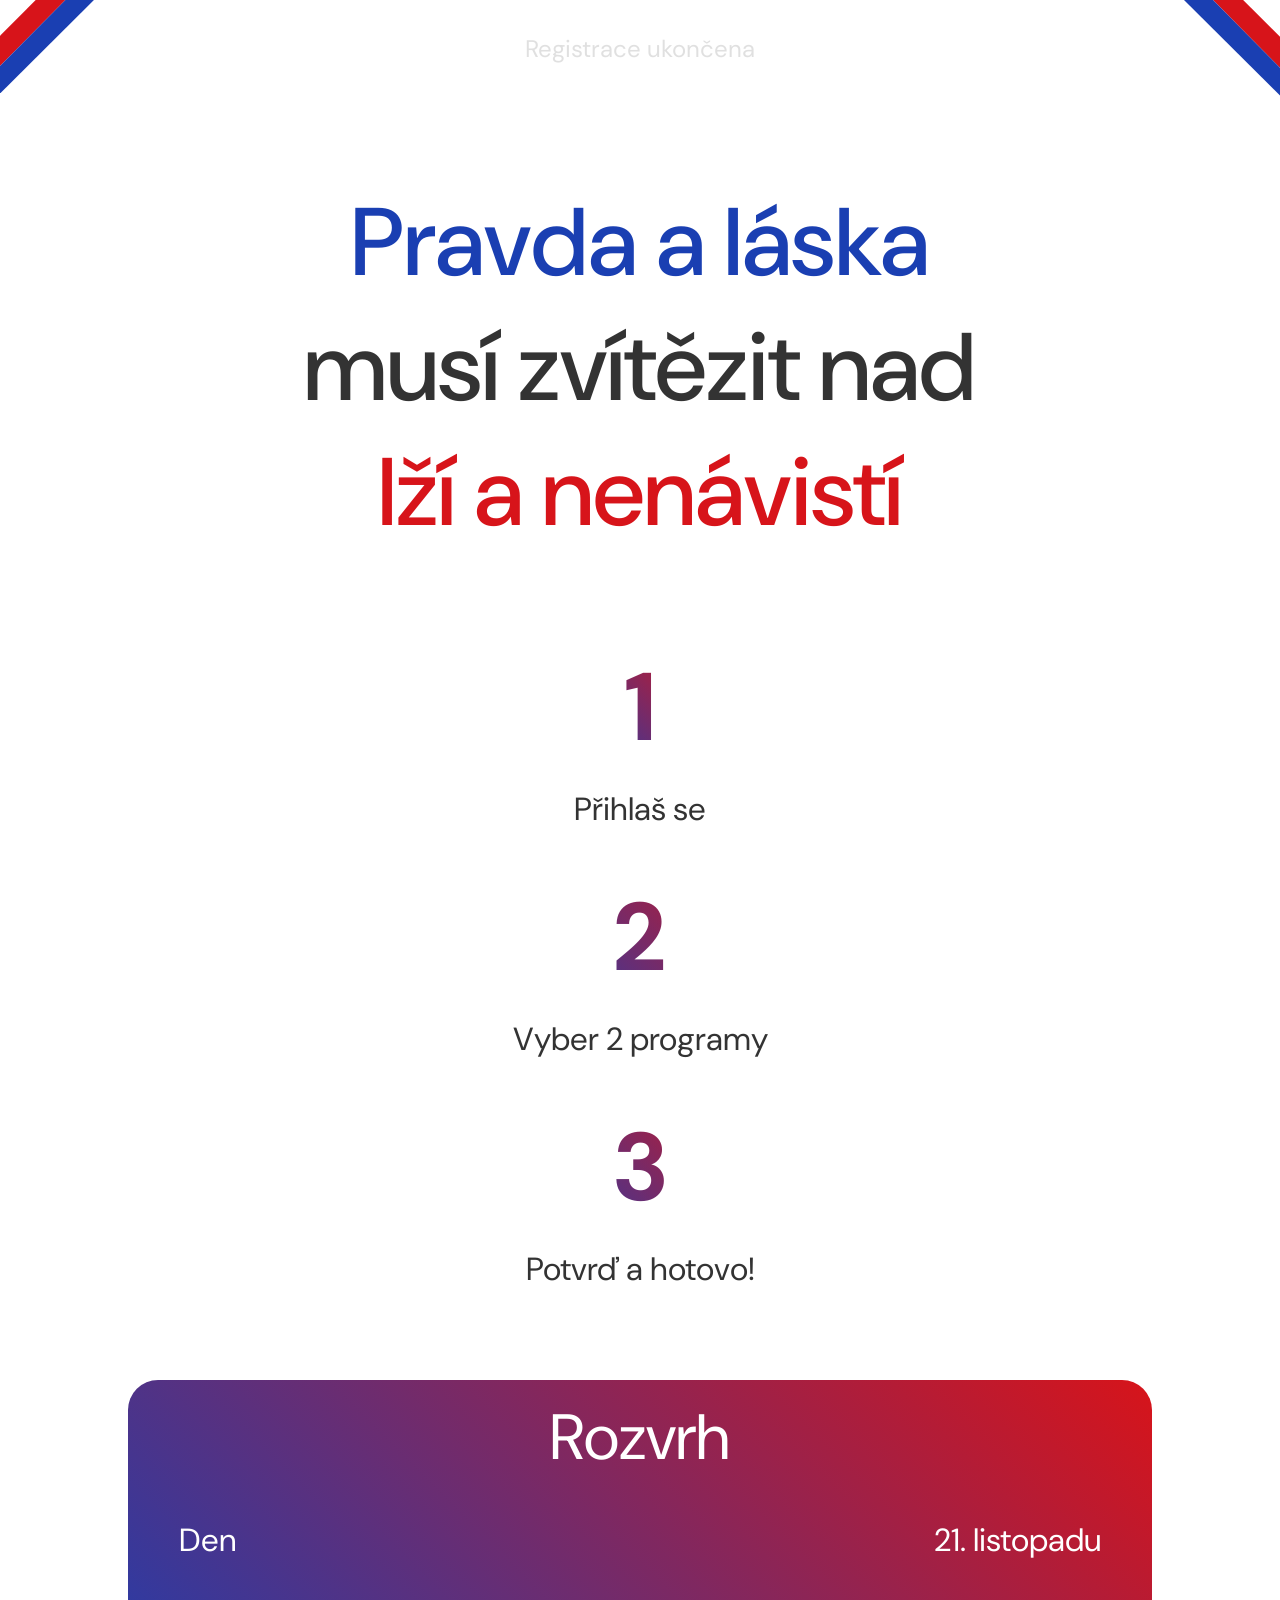
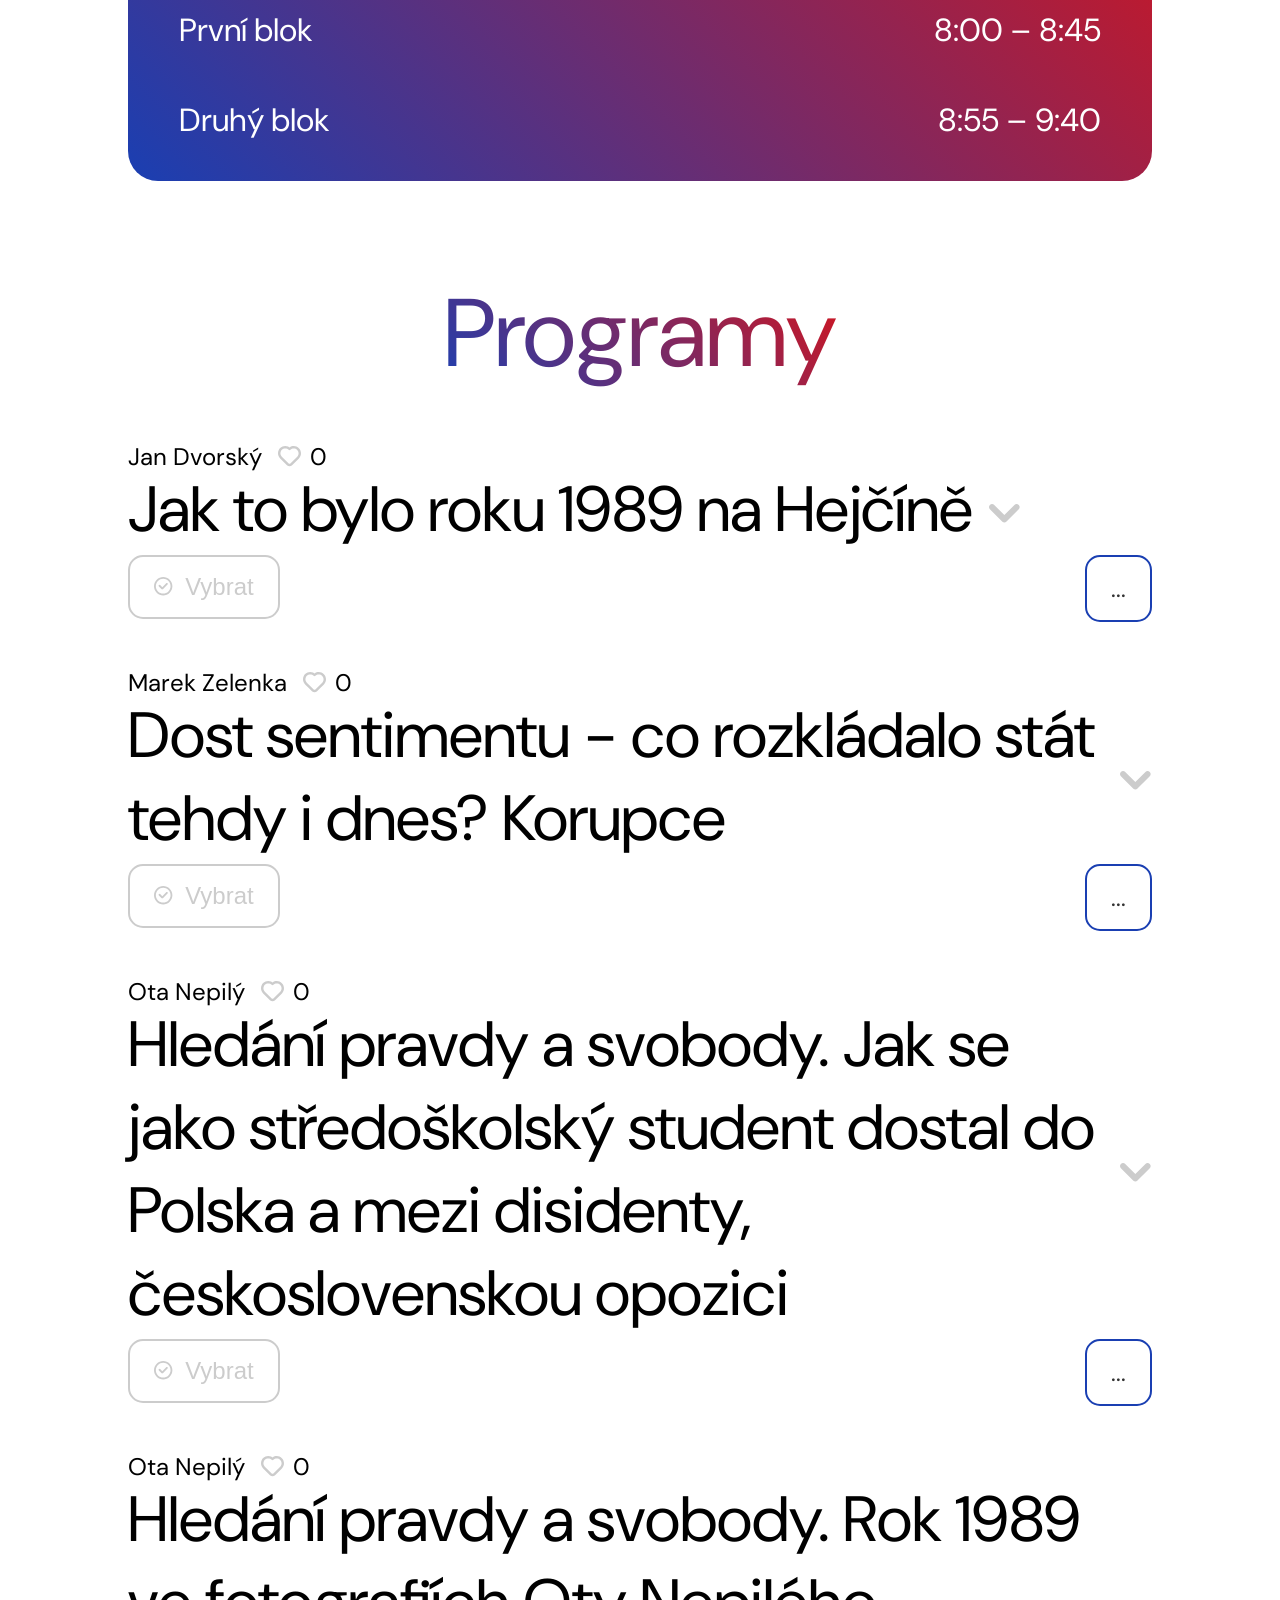
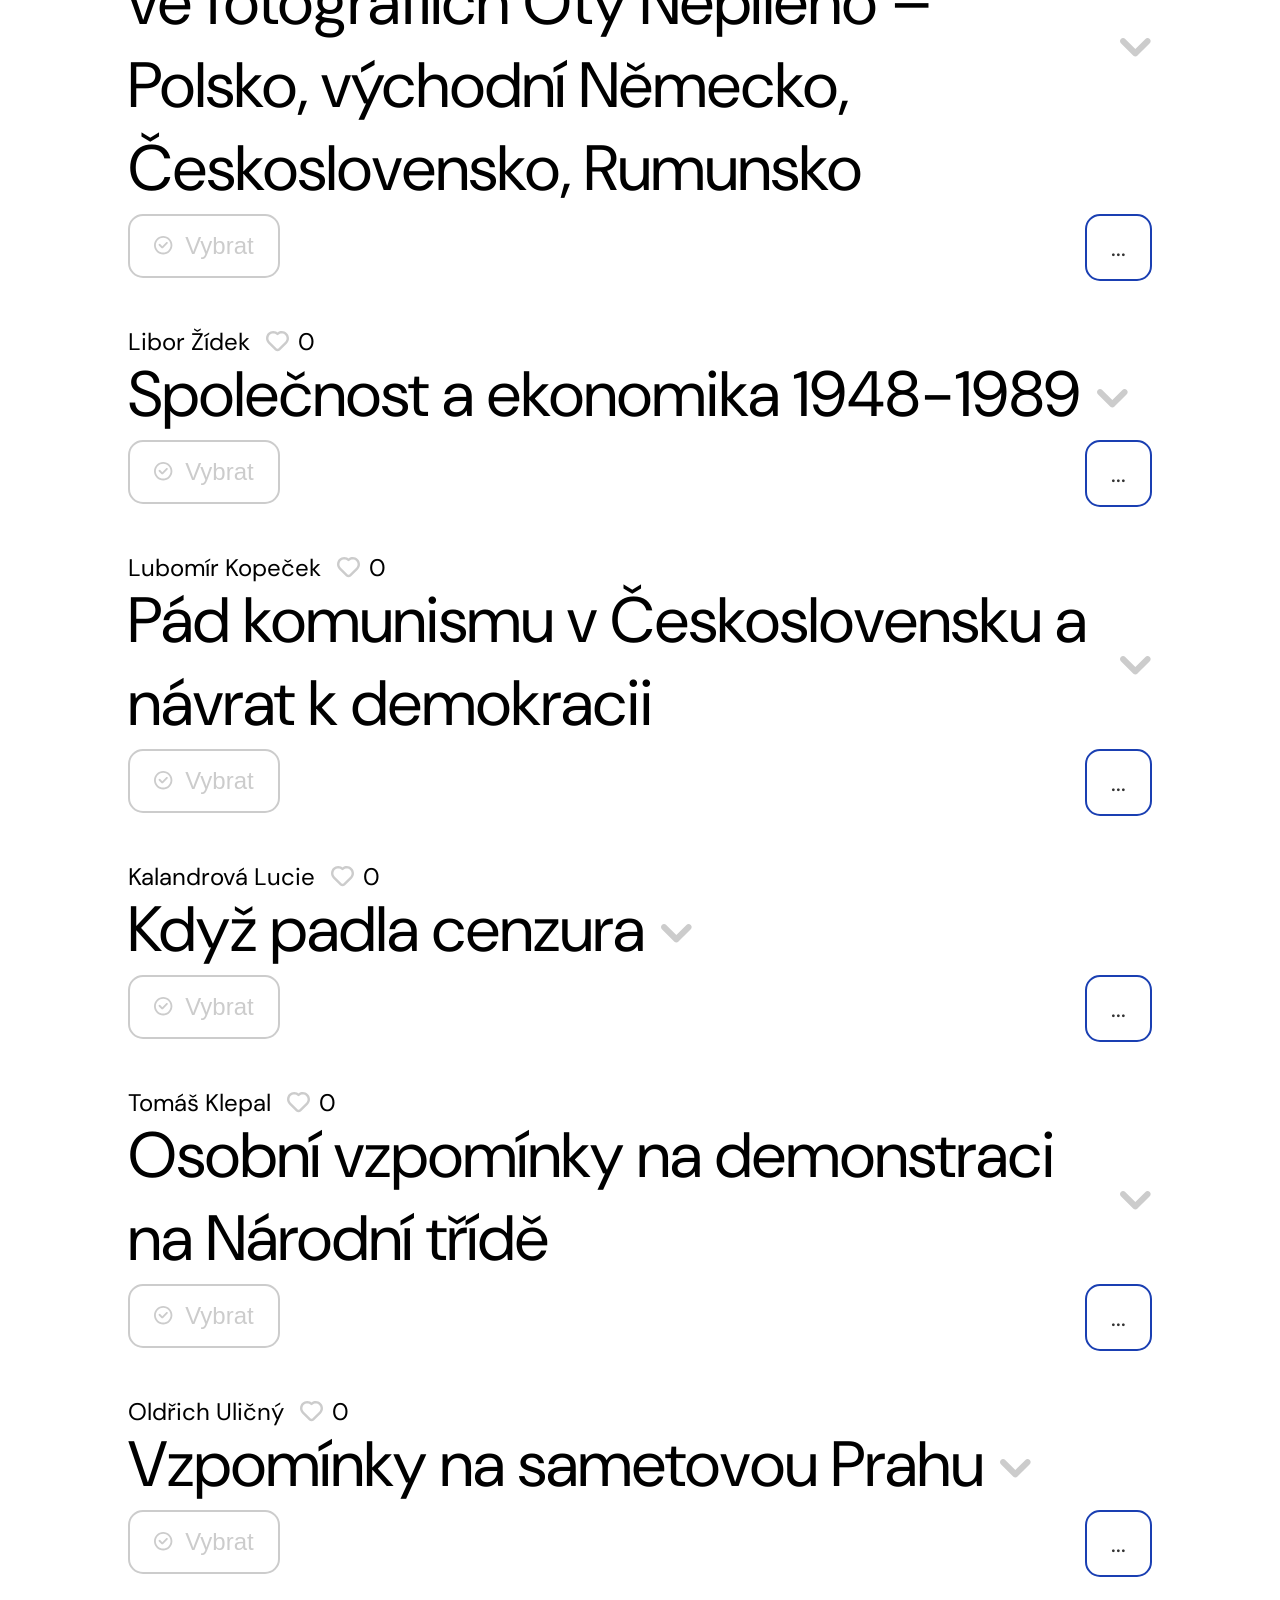
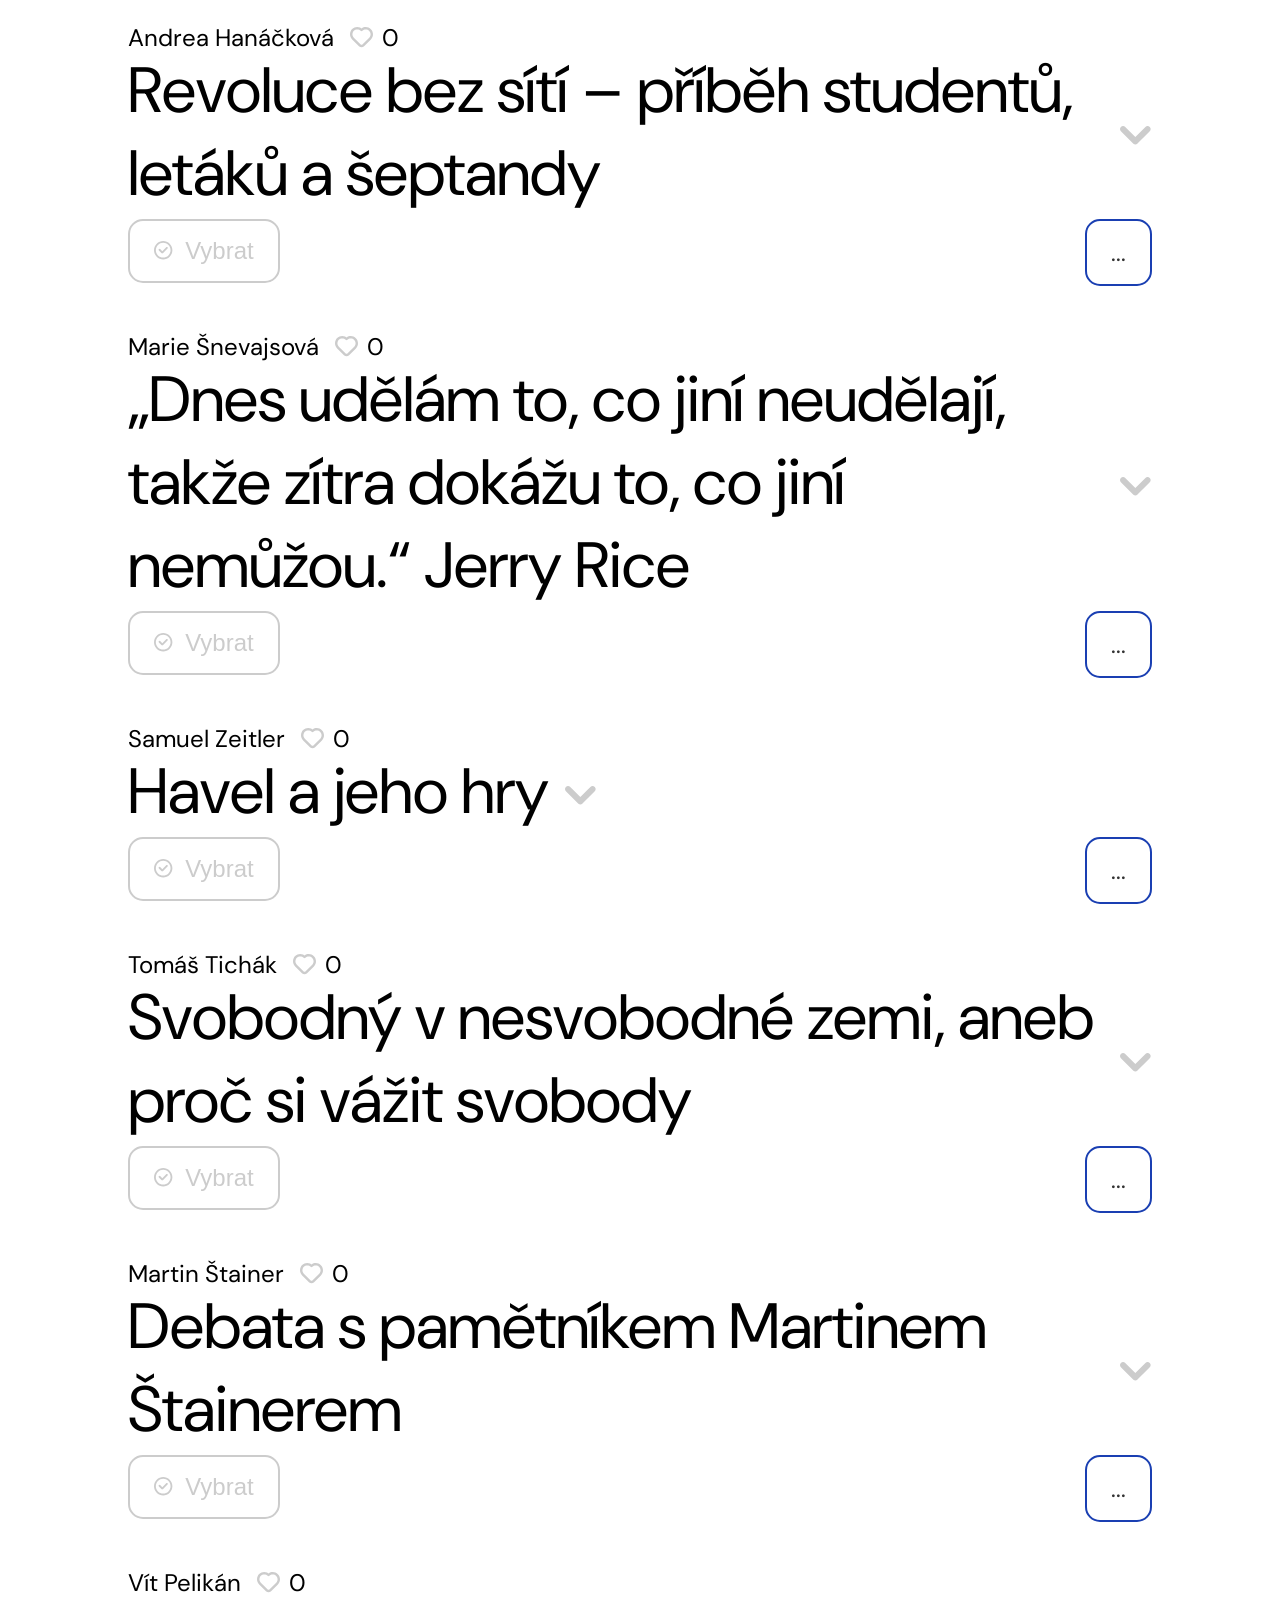
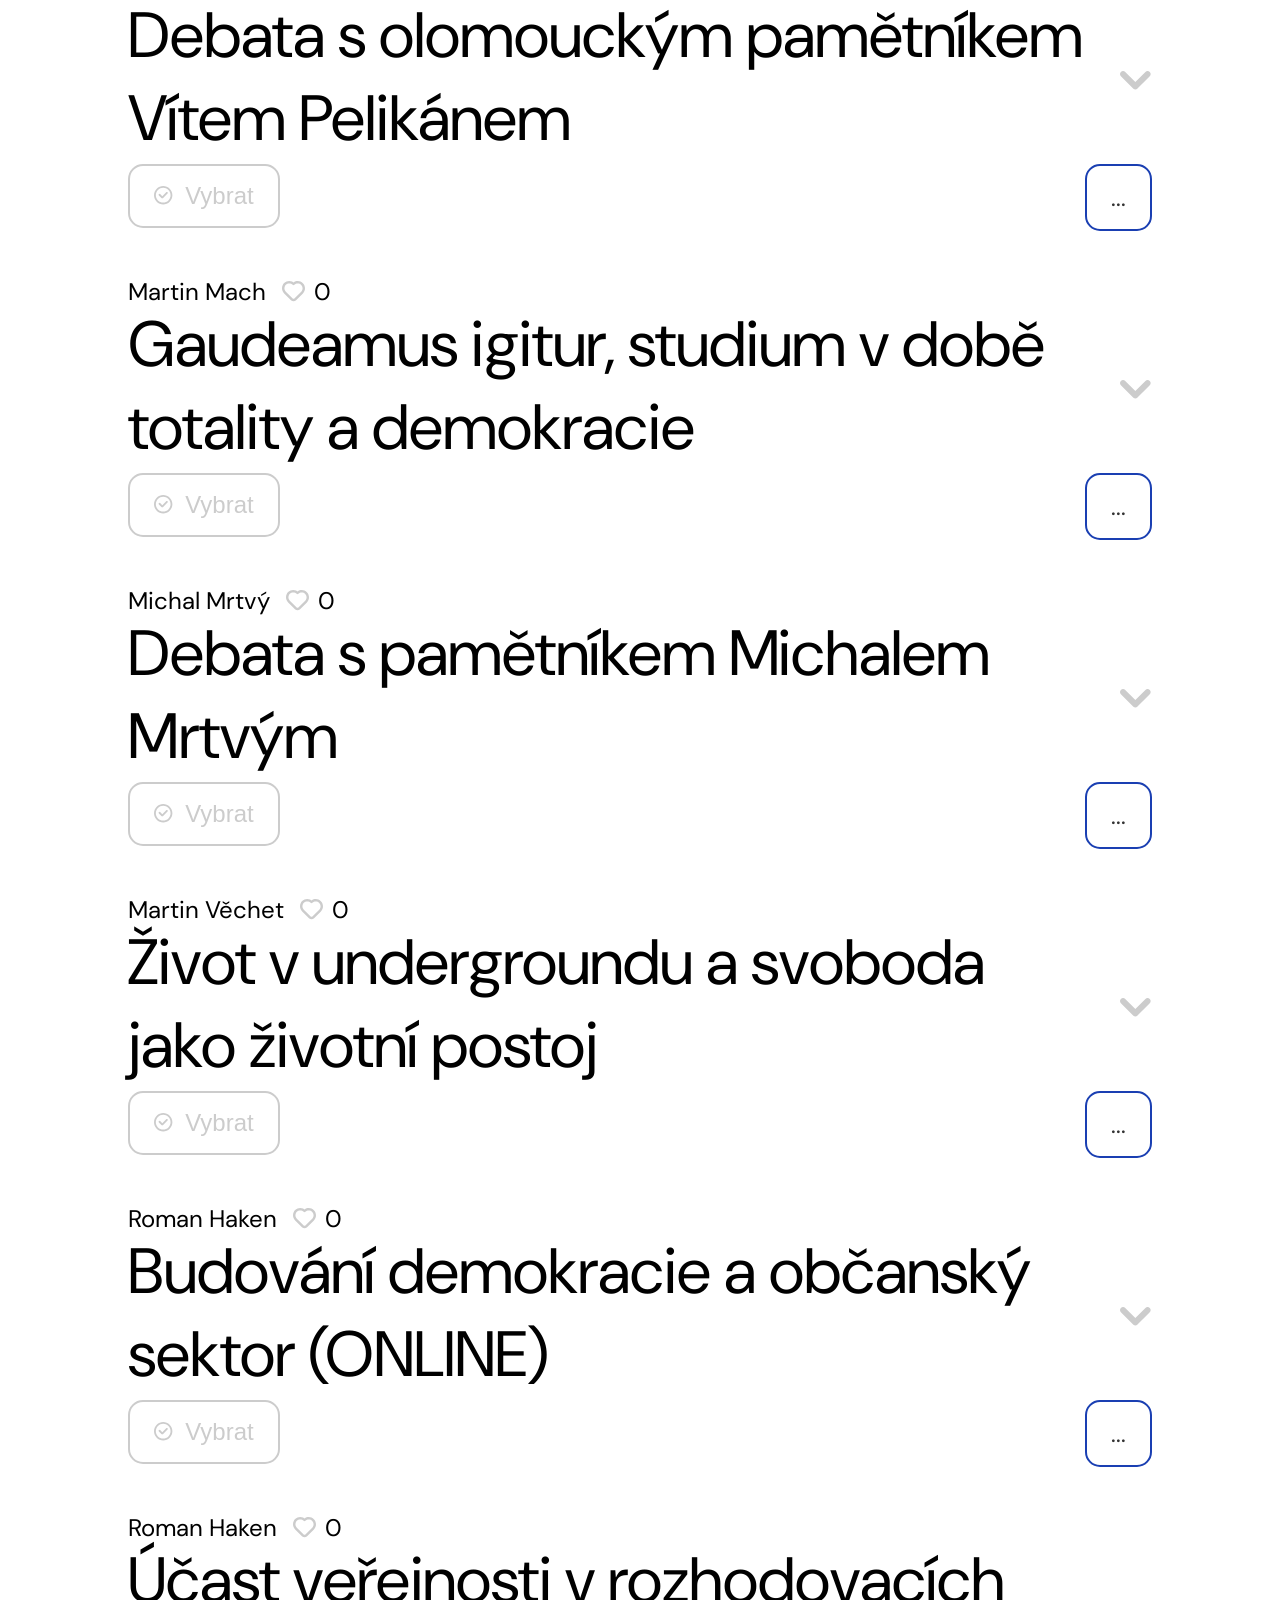
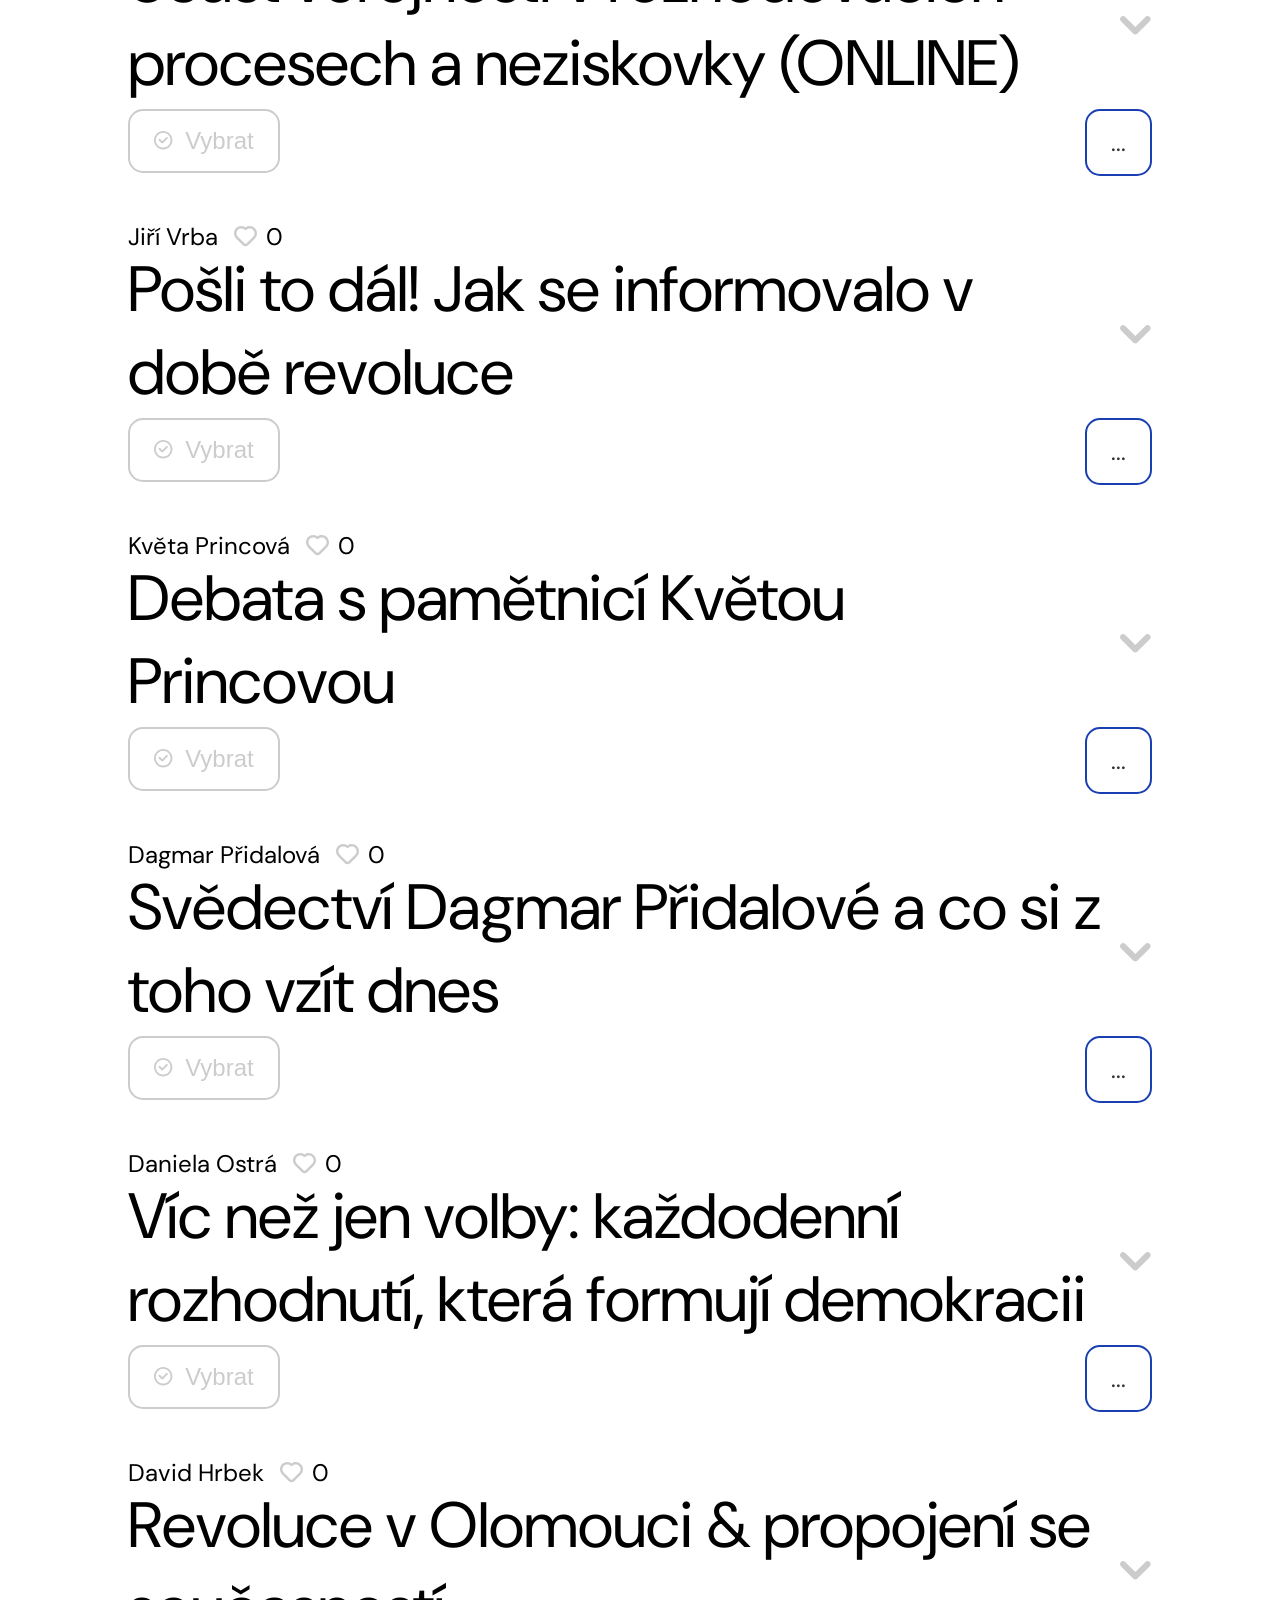
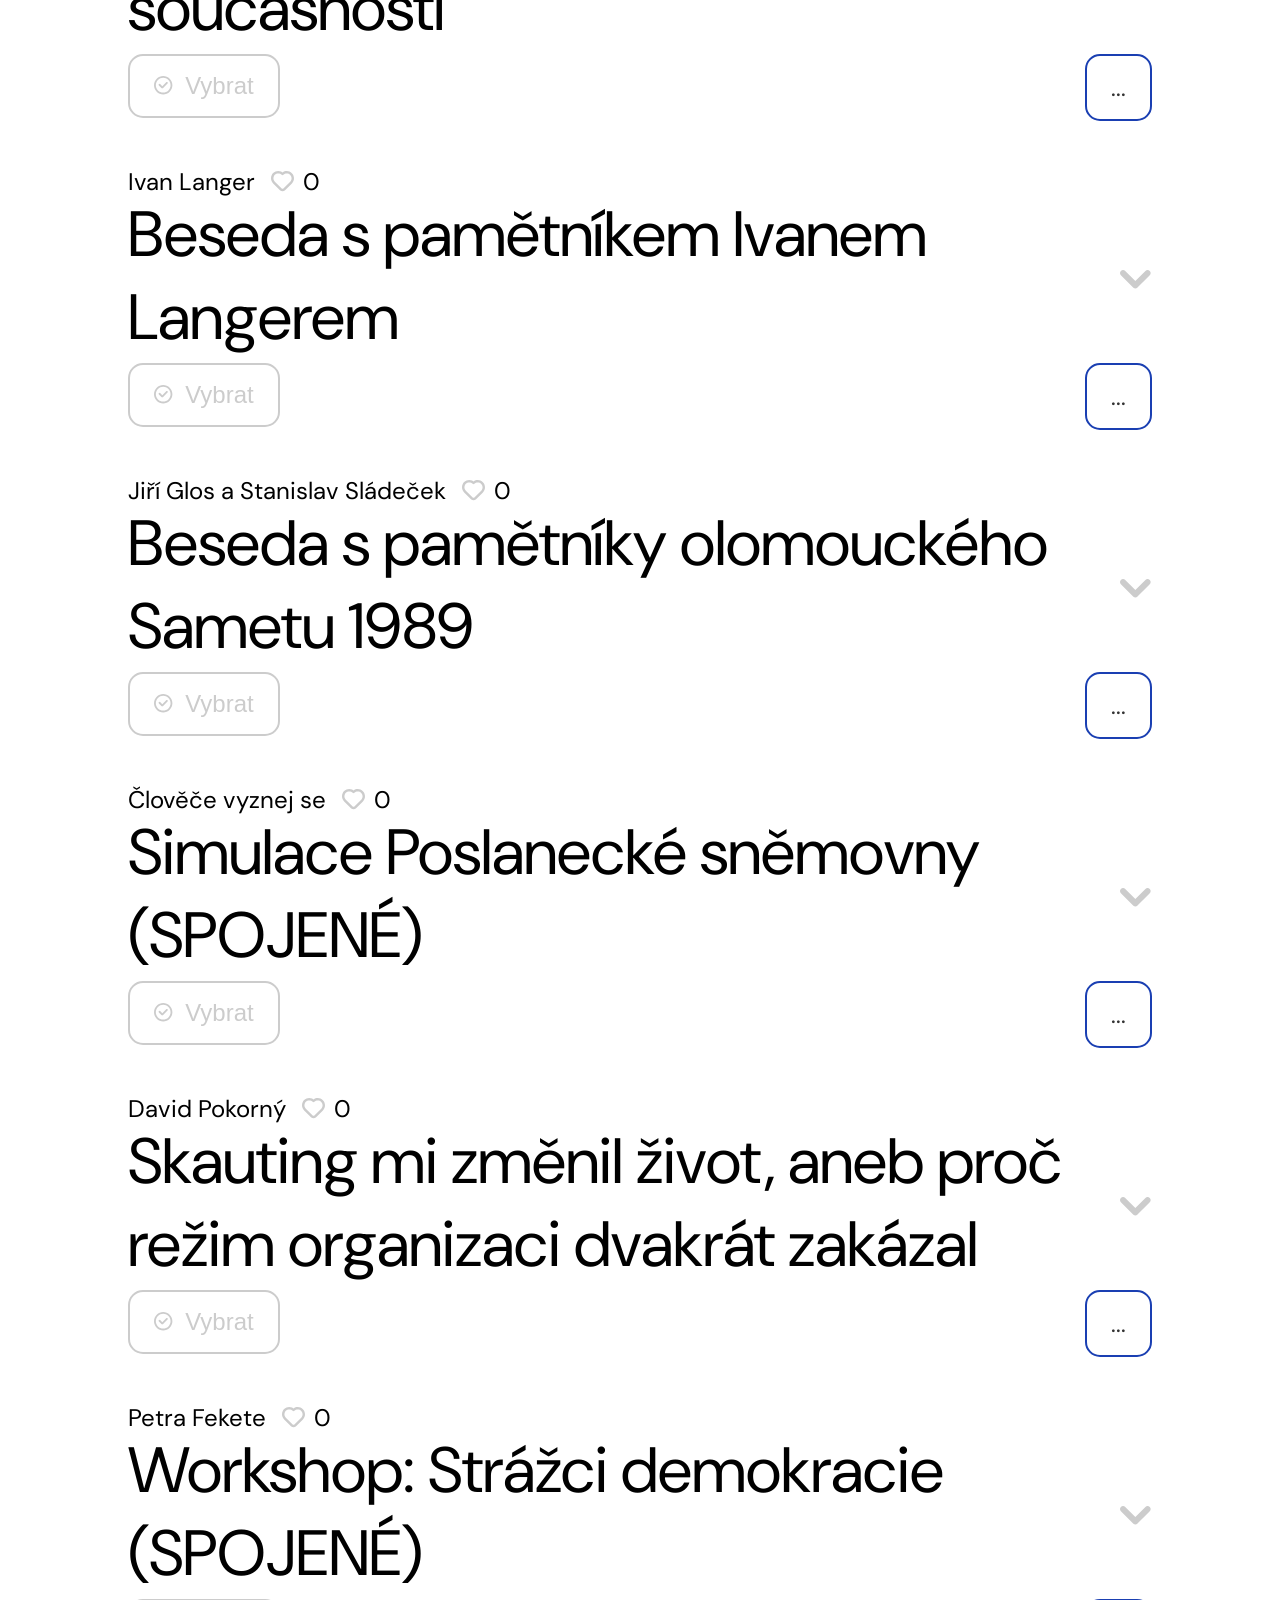
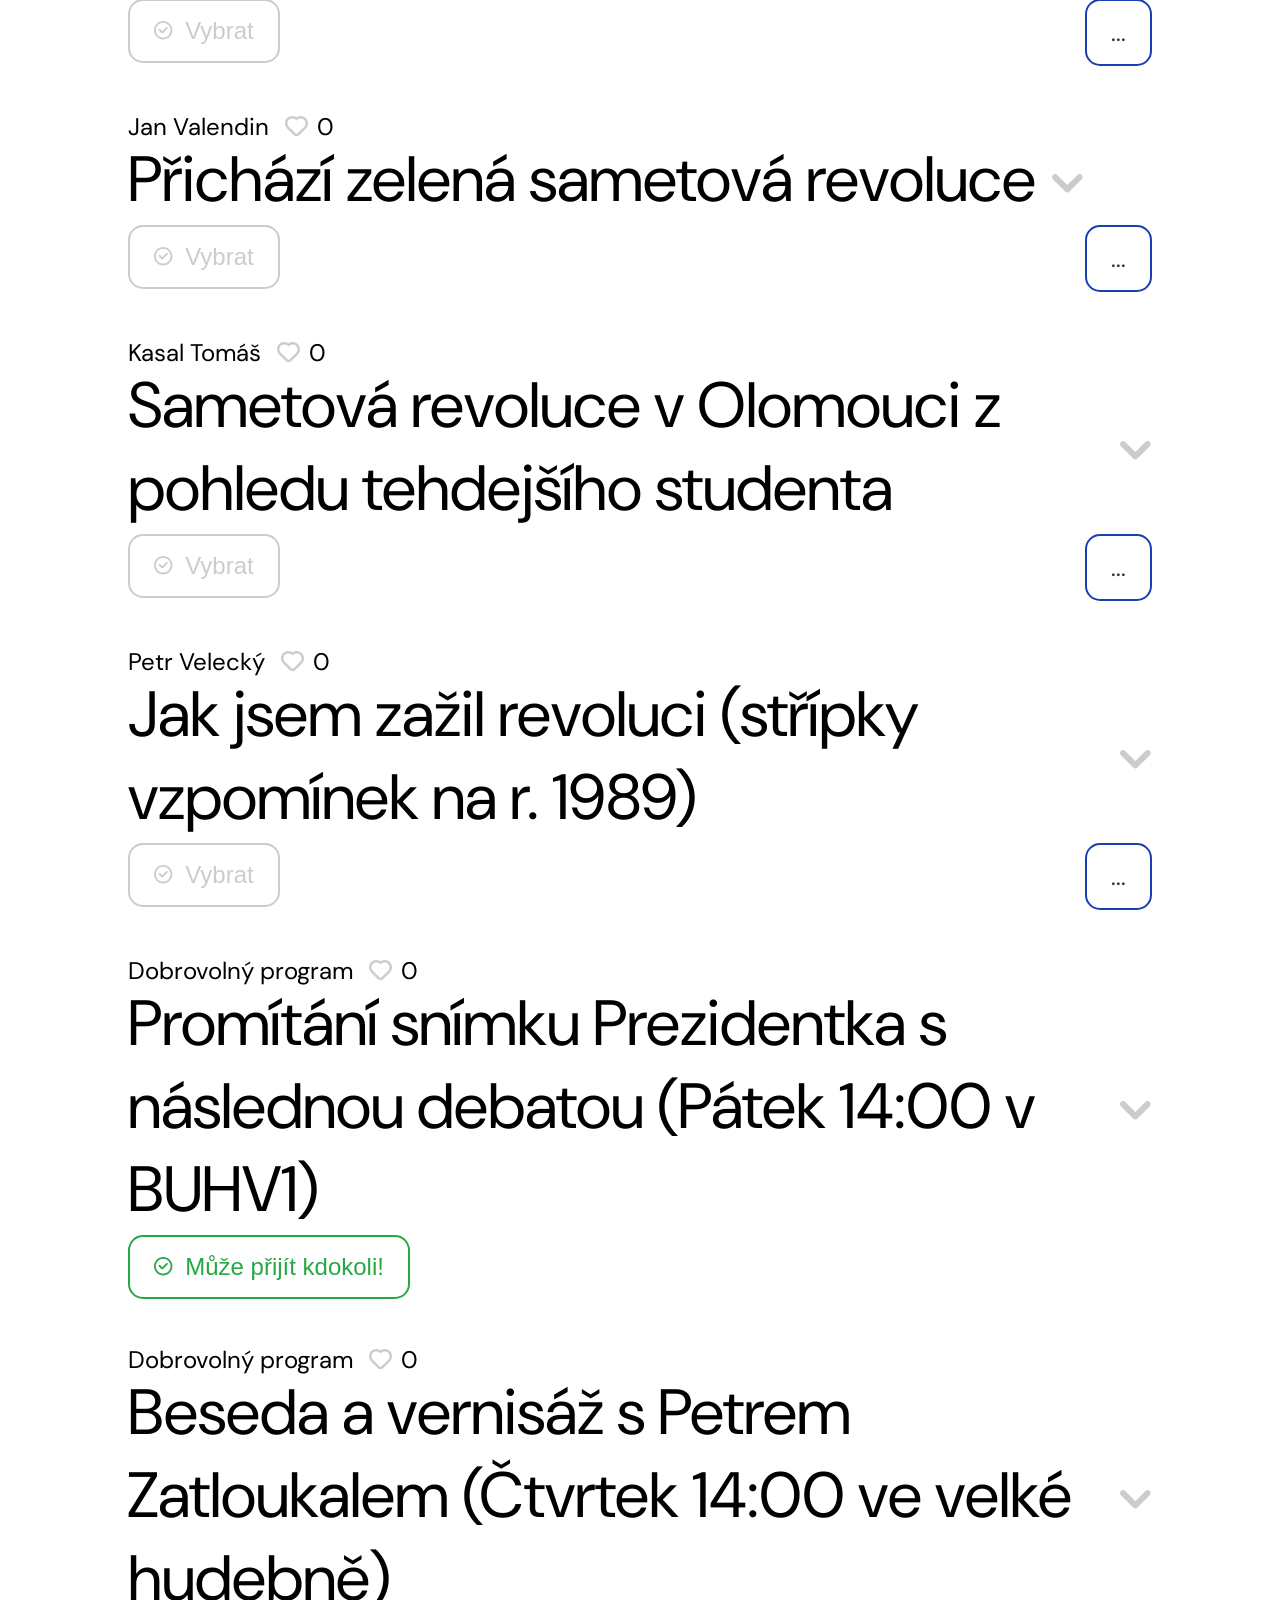
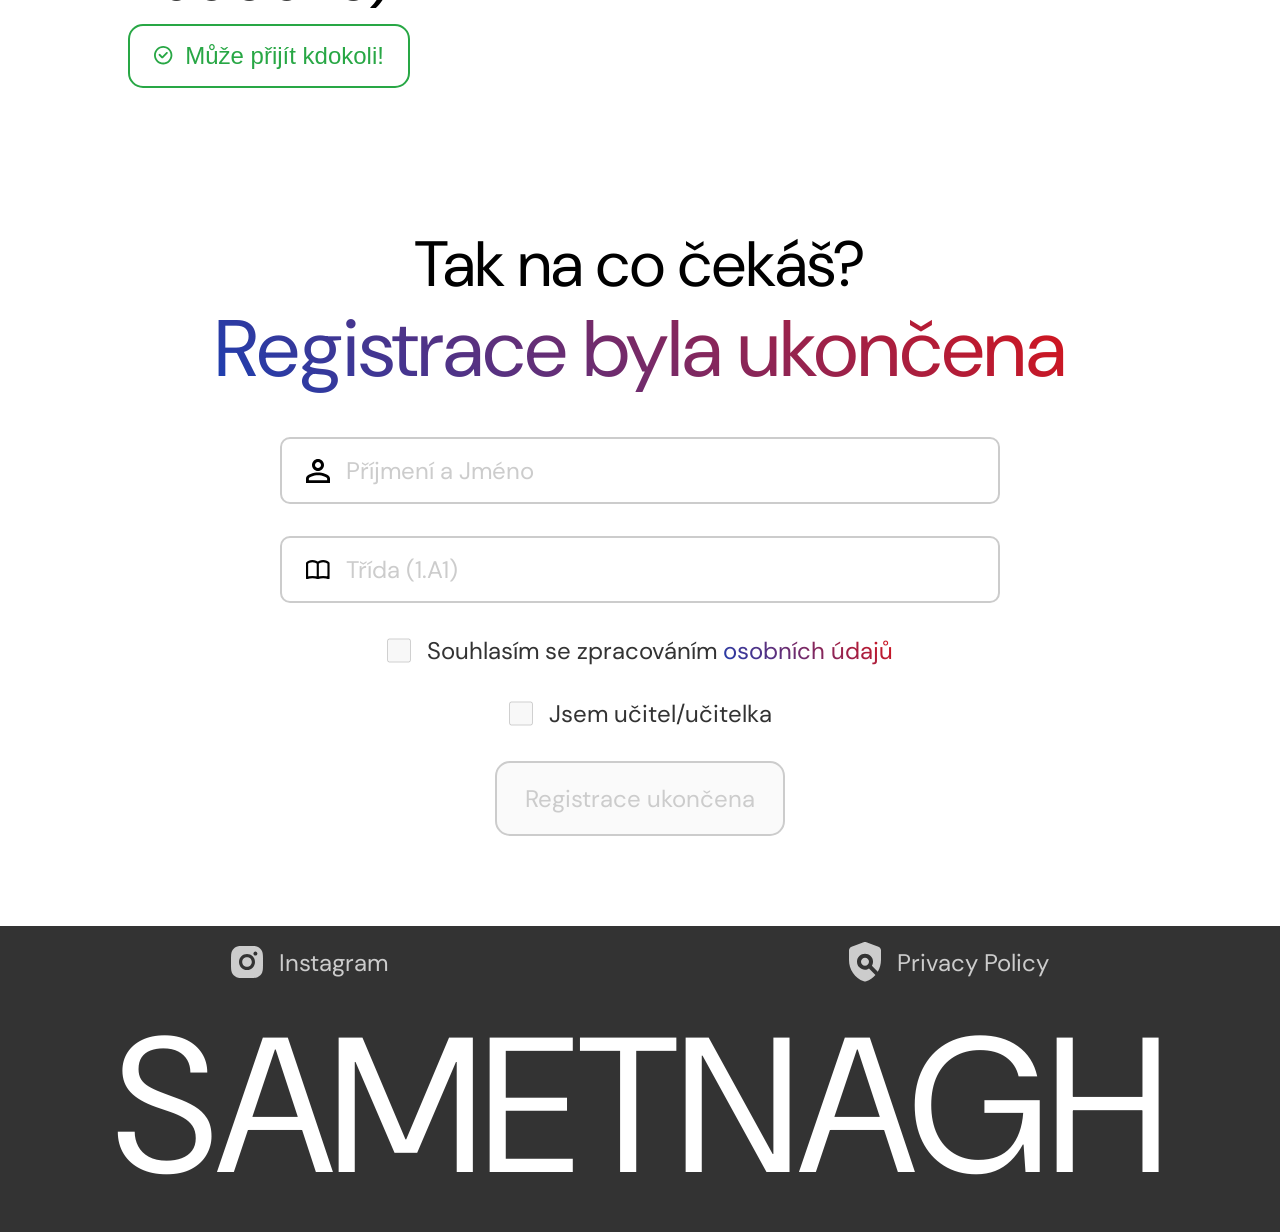
==== commit 49ecee25: "S" ====
--- a/index.html
+++ b/index.html
@@ -933,12 +933,12 @@
 						<span>0</span>
 					</div>
 					<div class="program__title">
-						<span>Promítání snímku Prezidentka s následnou debatou (Pátek 14:00)</span>
-						<svg xmlns="http://www.w3.org/2000/svg" viewBox="0 0 18 11" fill="none">
-							<path d="M7.53624 9.96306C8.21366 10.5156 9.21325 10.4761 9.84484 9.8449L16.7443 2.94451C17.4179 2.27086 17.4179 1.17872 16.7443 0.505056C16.0706 -0.168263 14.9783 -0.168493 14.3048 0.505056L8.62413 6.18572L2.94445 0.505056C2.27082 -0.168418 1.17862 -0.168418 0.504993 0.505056C-0.168256 1.1787 -0.168406 2.27096 0.504993 2.94451L7.40538 9.8449L7.53624 9.96306Z" fill="#CCCCCC"/>
-						</svg>
-					</div>
-					<span class="program__description">Může přijít kdokoli! Promítání snímku Prezidentka s následnou debatou se koná v pátek ve 14:00.</span>
+						<span>Promítání snímku Prezidentka s následnou debatou (Pátek 14:00 v BUHV1)</span>
+						<svg xmlns="http://www.w3.org/2000/svg" viewBox="0 0 18 11" fill="none">
+							<path d="M7.53624 9.96306C8.21366 10.5156 9.21325 10.4761 9.84484 9.8449L16.7443 2.94451C17.4179 2.27086 17.4179 1.17872 16.7443 0.505056C16.0706 -0.168263 14.9783 -0.168493 14.3048 0.505056L8.62413 6.18572L2.94445 0.505056C2.27082 -0.168418 1.17862 -0.168418 0.504993 0.505056C-0.168256 1.1787 -0.168406 2.27096 0.504993 2.94451L7.40538 9.8449L7.53624 9.96306Z" fill="#CCCCCC"/>
+						</svg>
+					</div>
+					<span class="program__description">Může přijít kdokoli! Promítání snímku Prezidentka s následnou debatou se koná v pátek ve 14:00 v BUHV1.</span>
 					<form class="program__buttons">
 						<button class="program__button-voluntary" disabled type="button">
 							<svg xmlns="http://www.w3.org/2000/svg" viewBox="0 0 18 18" fill="none">
